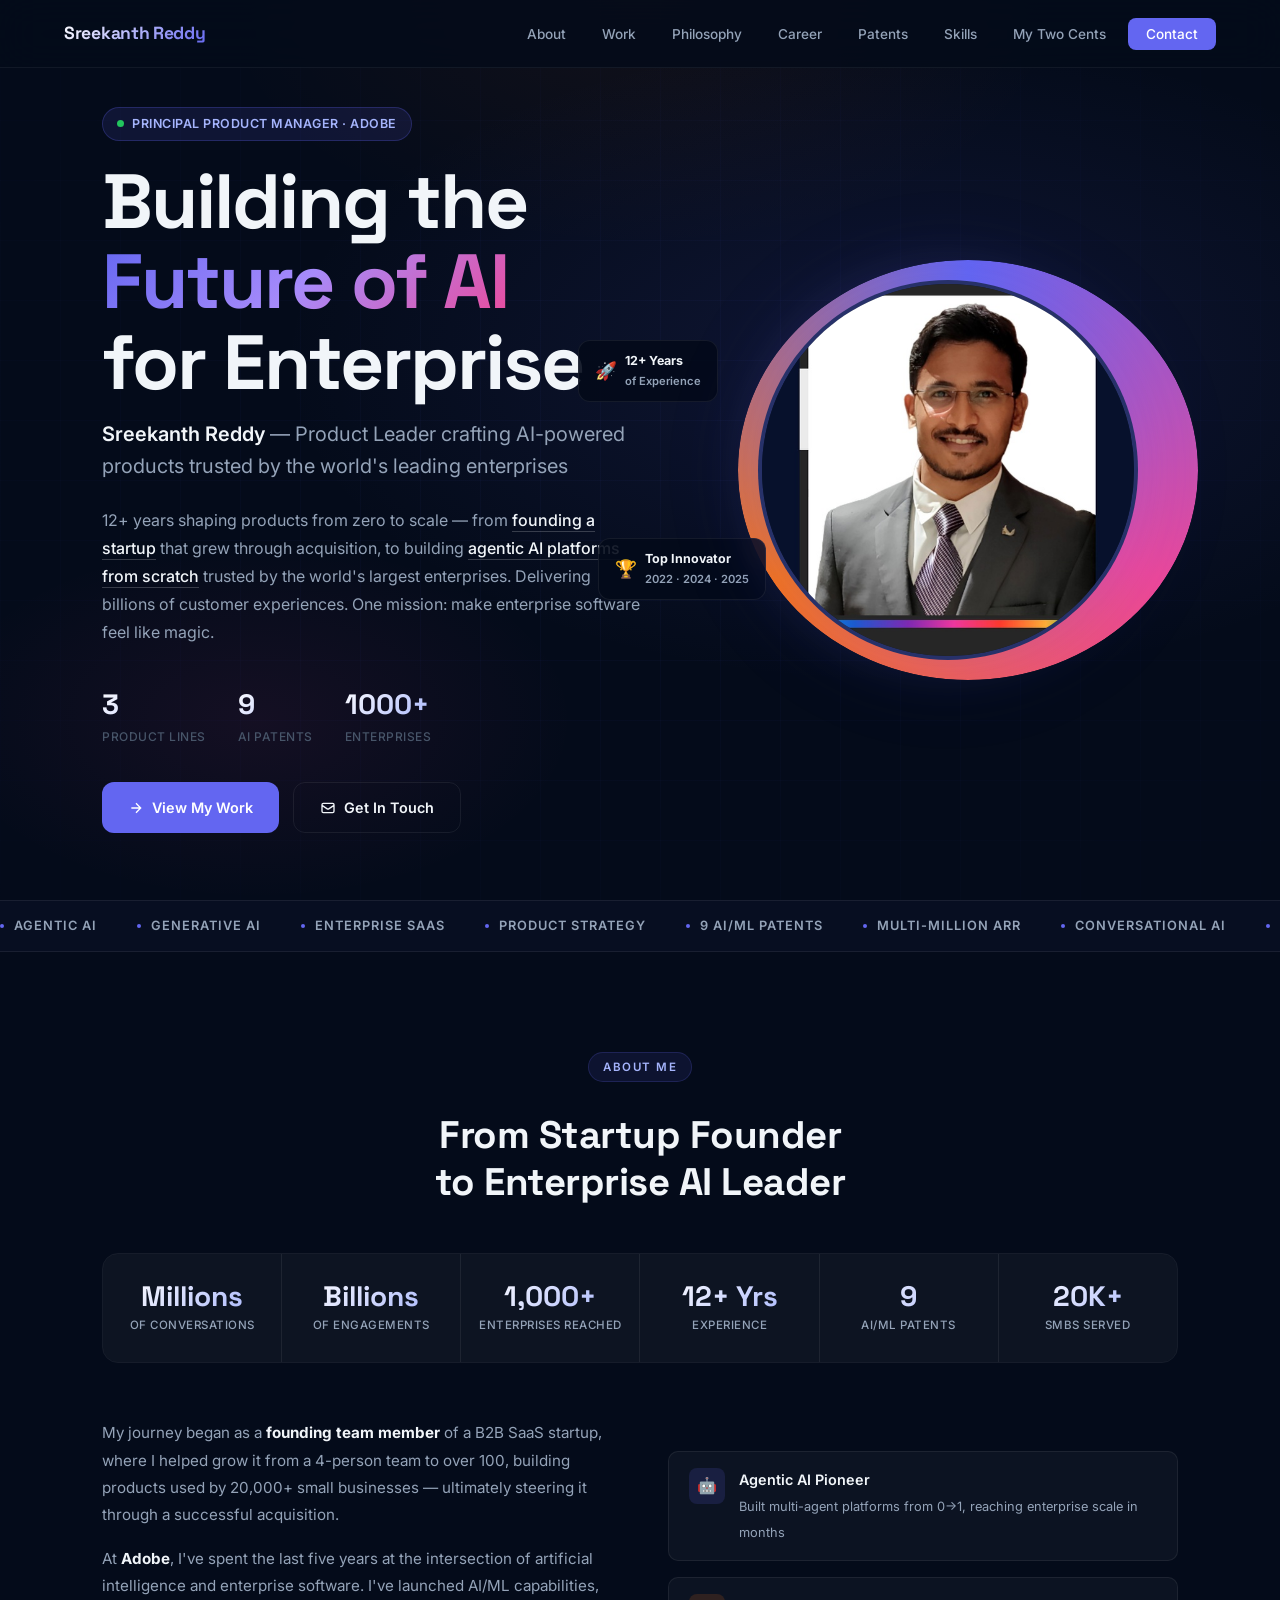
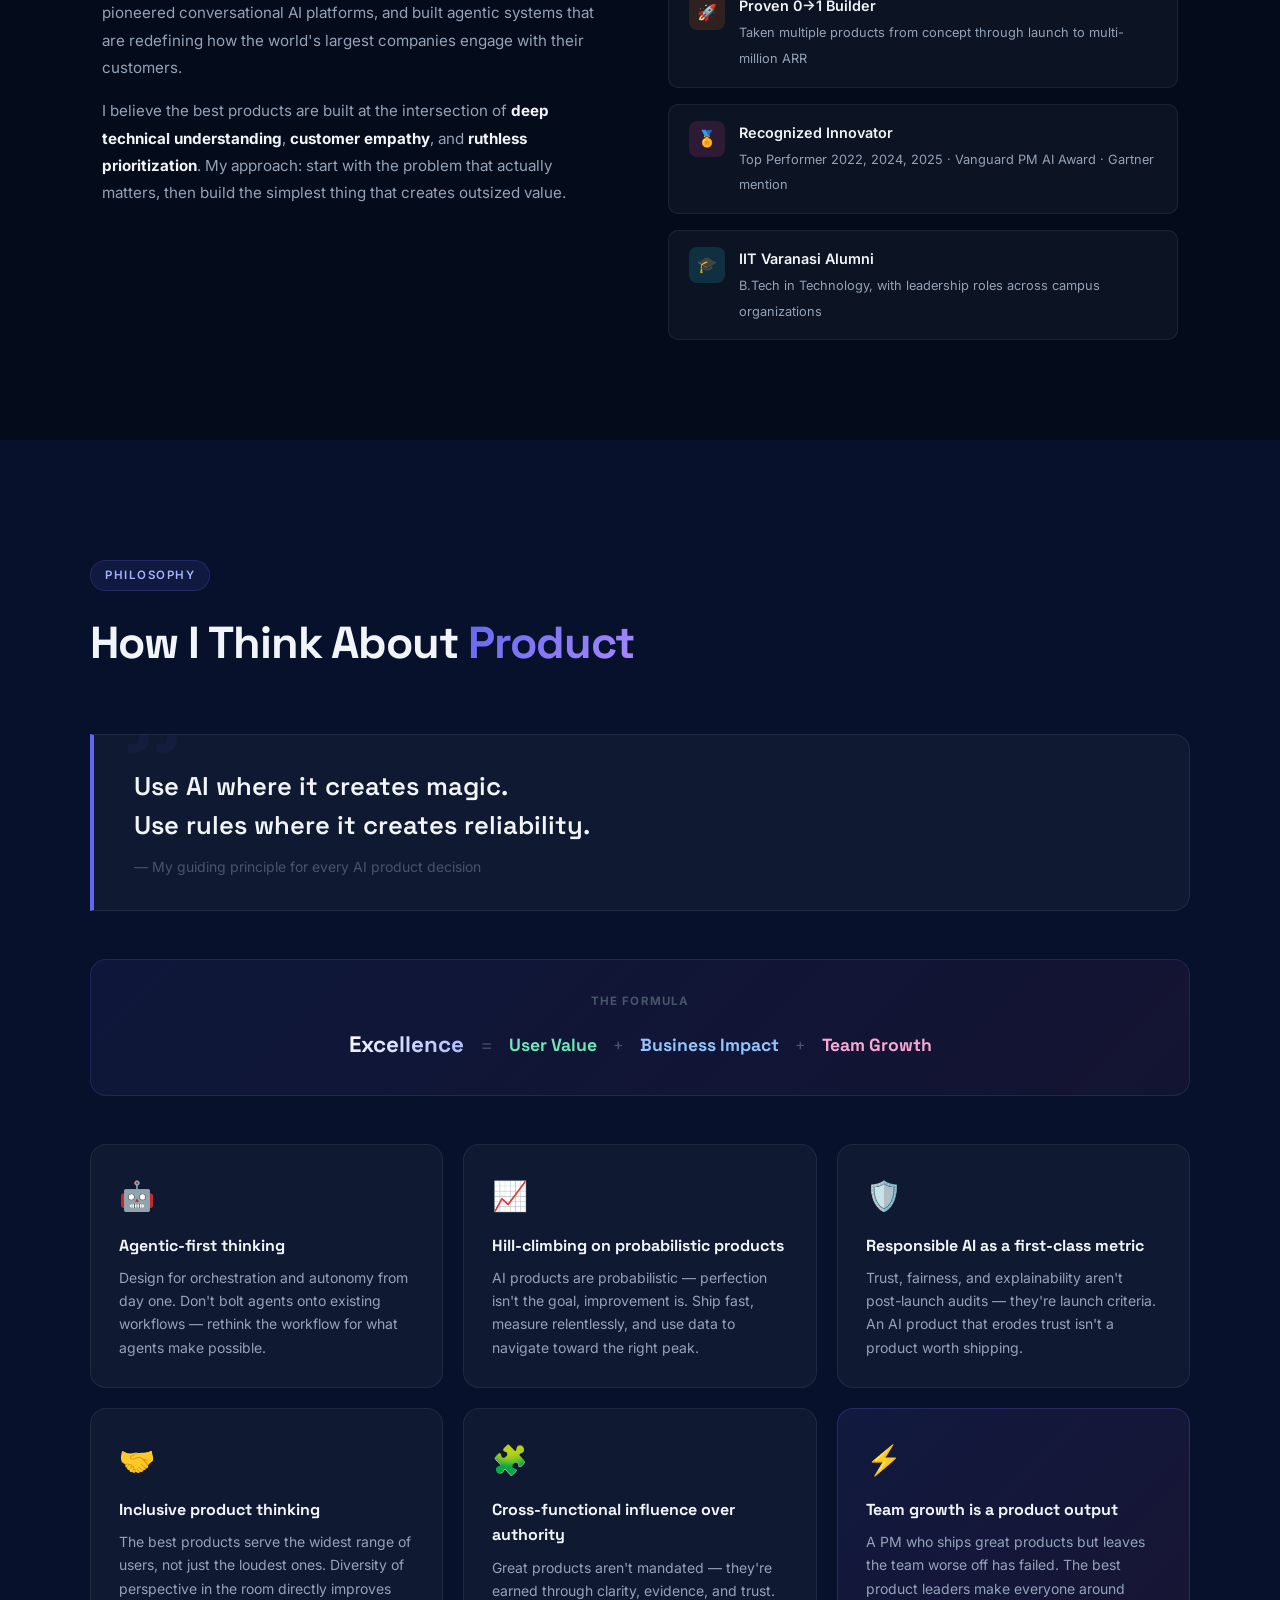
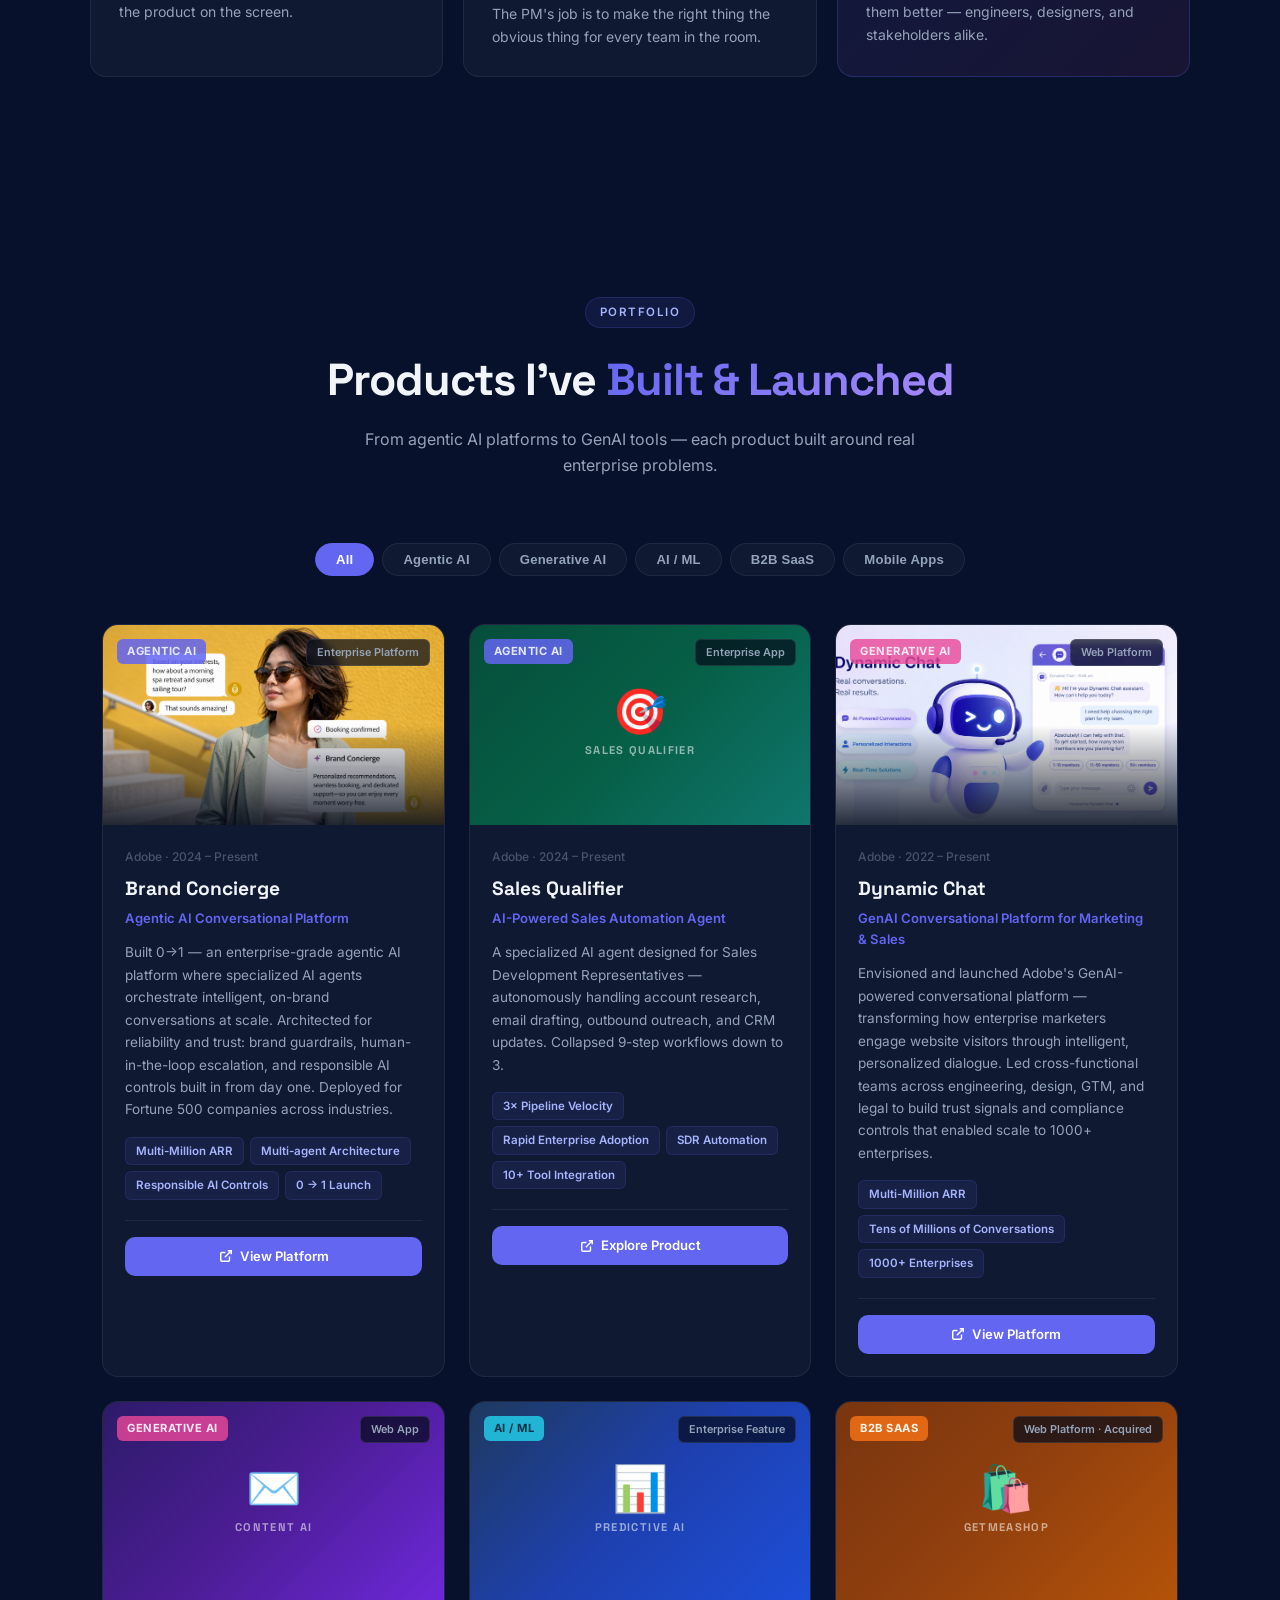
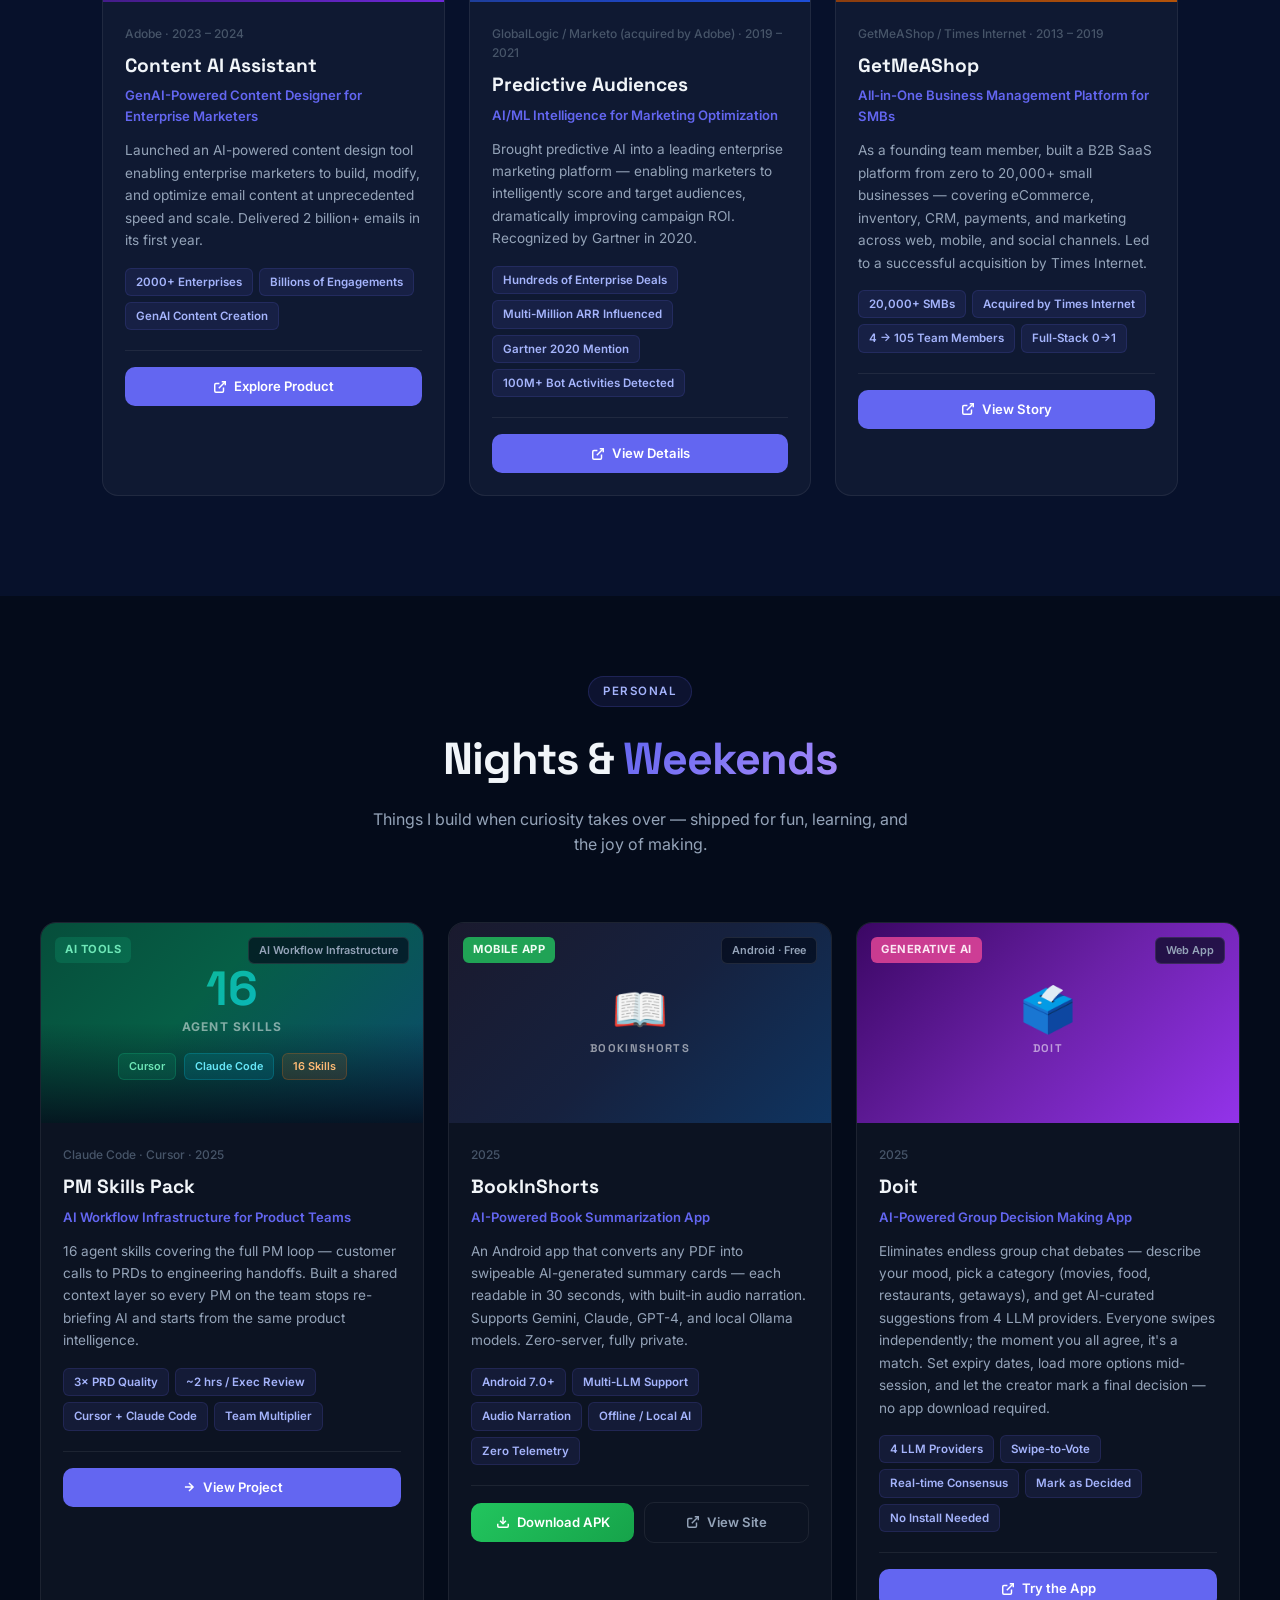
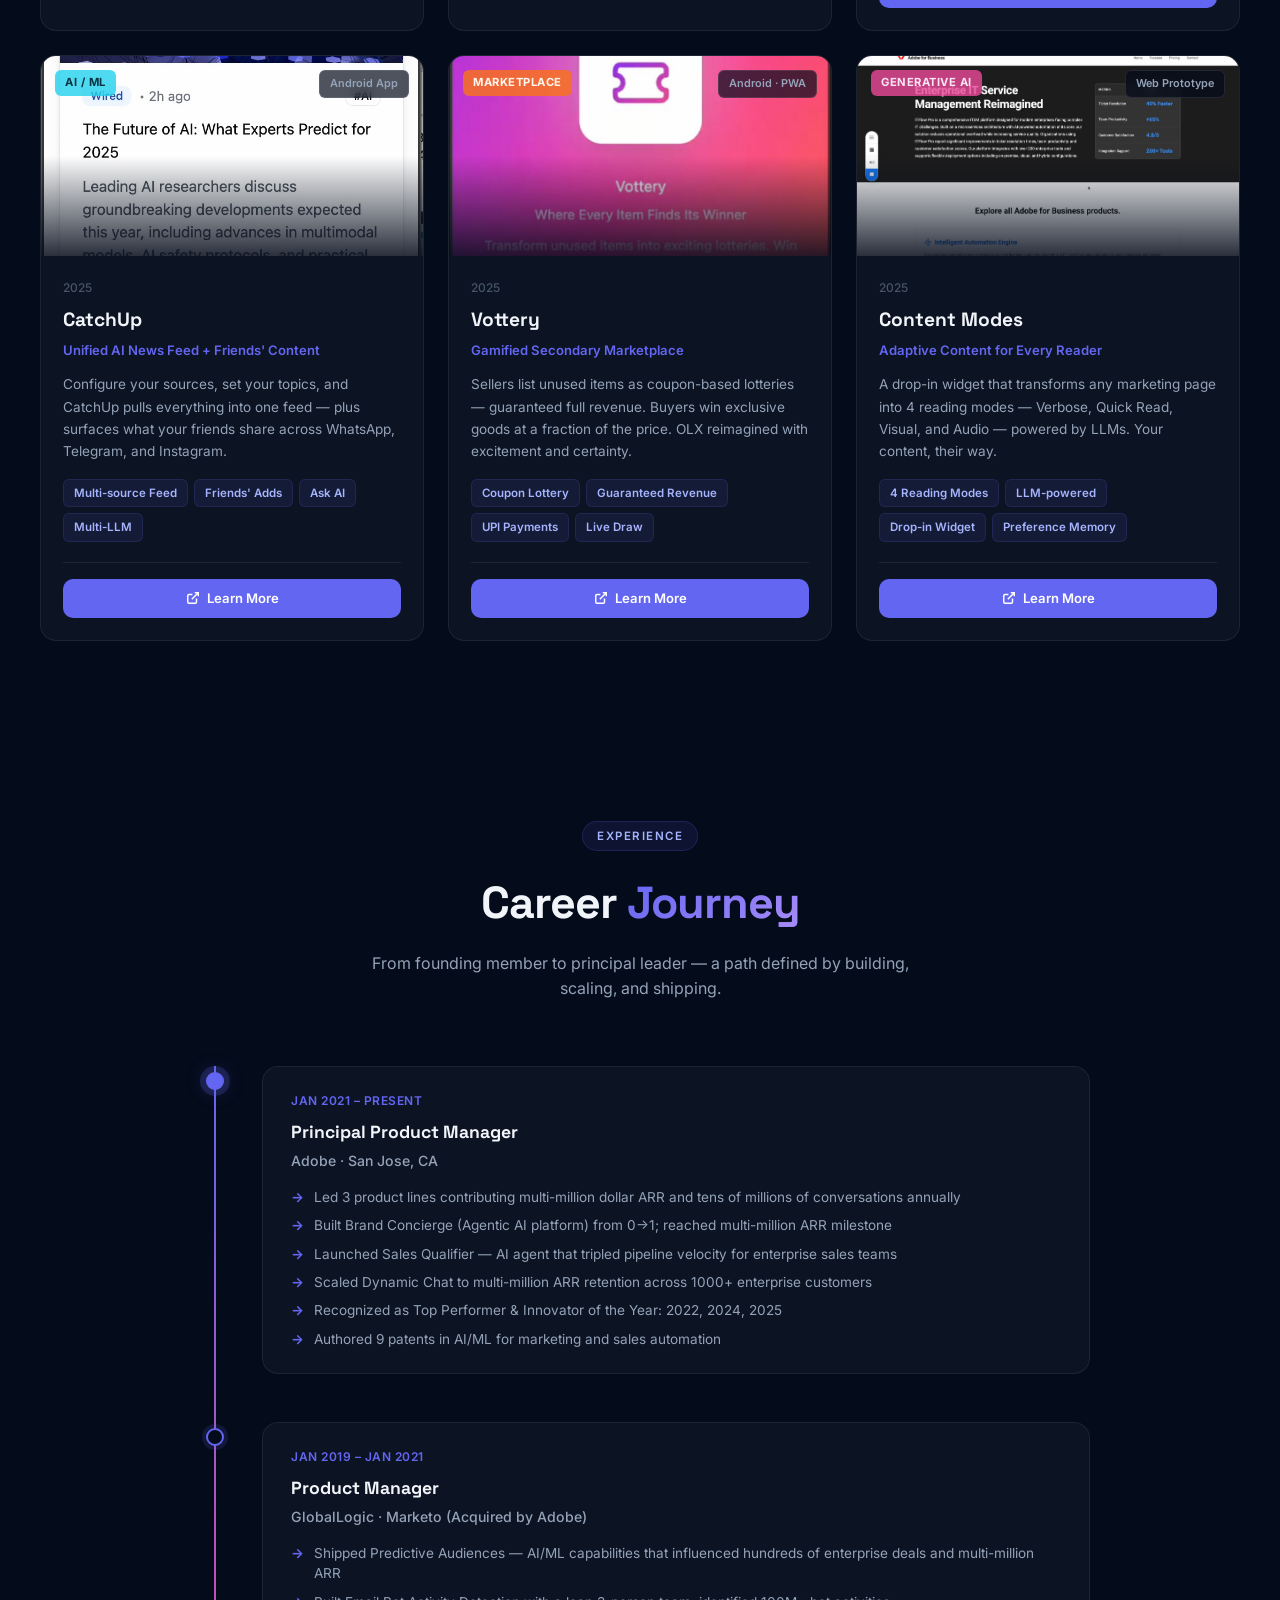
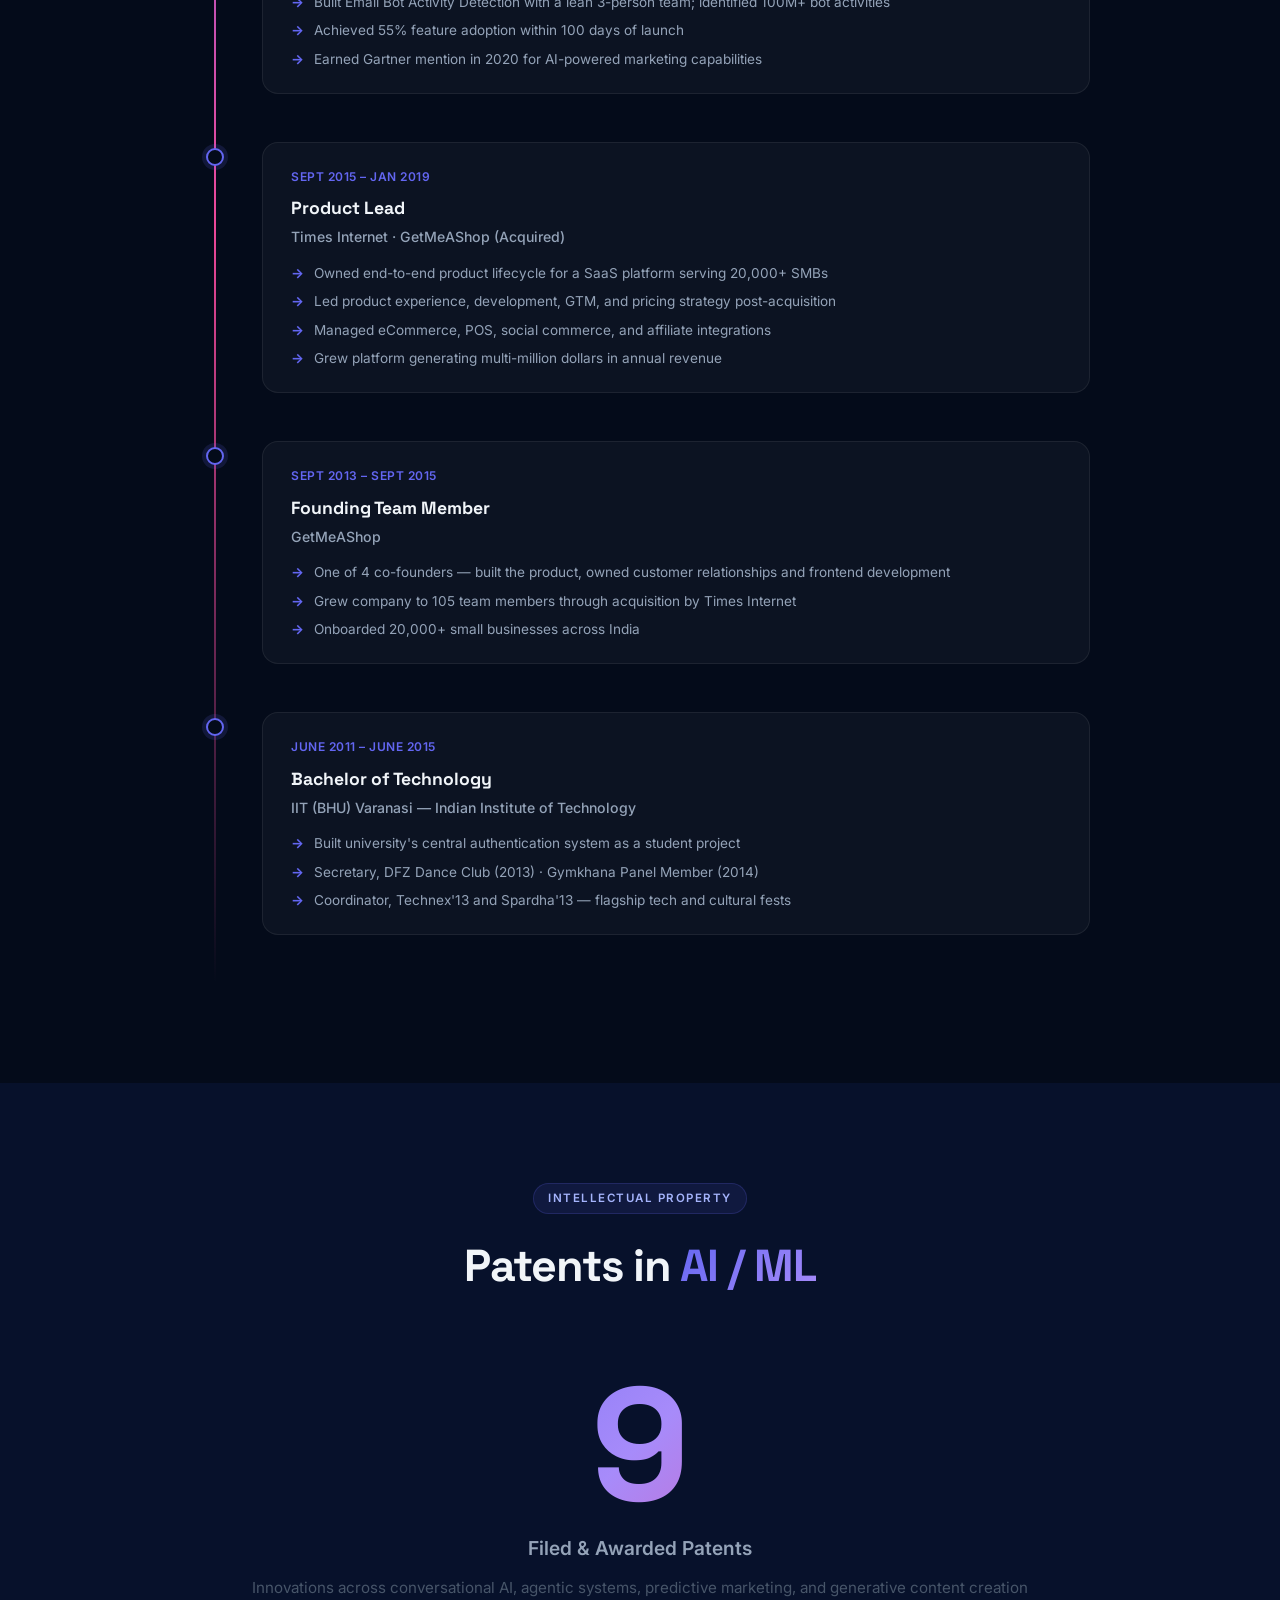
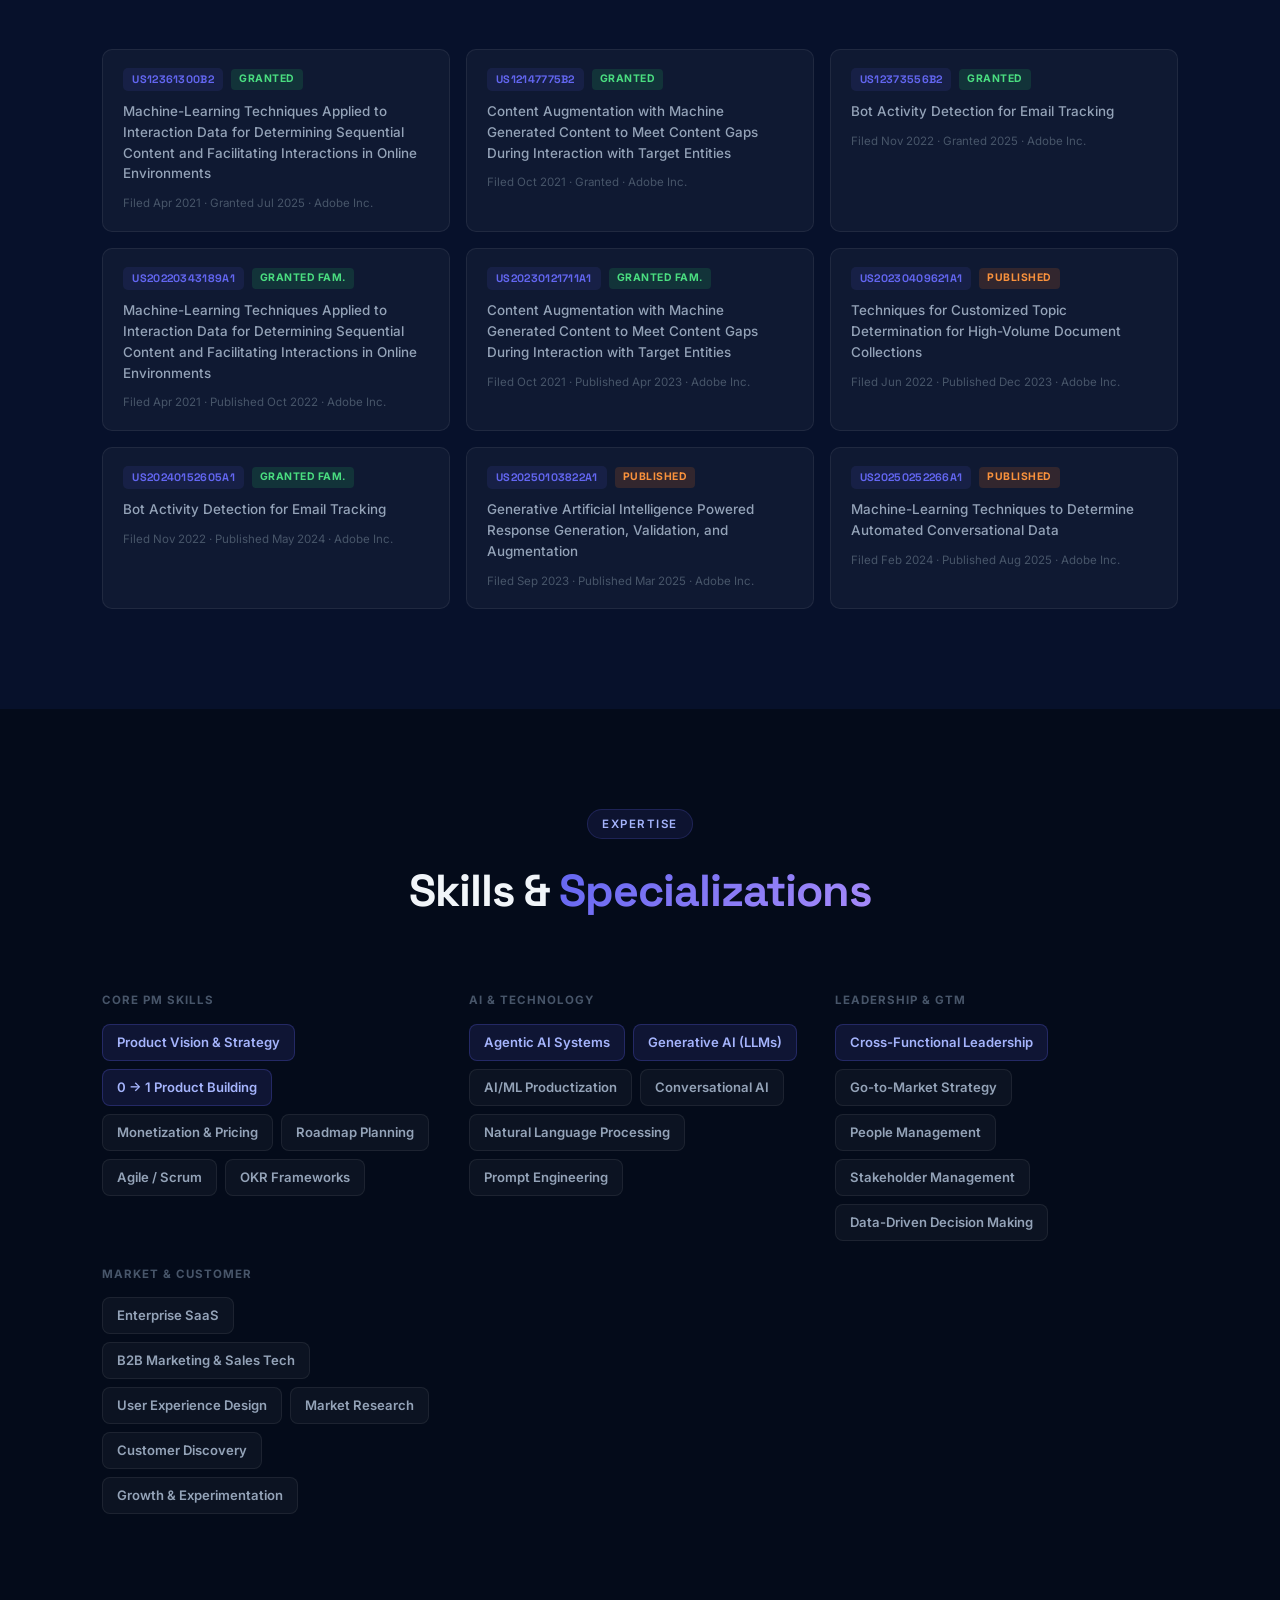
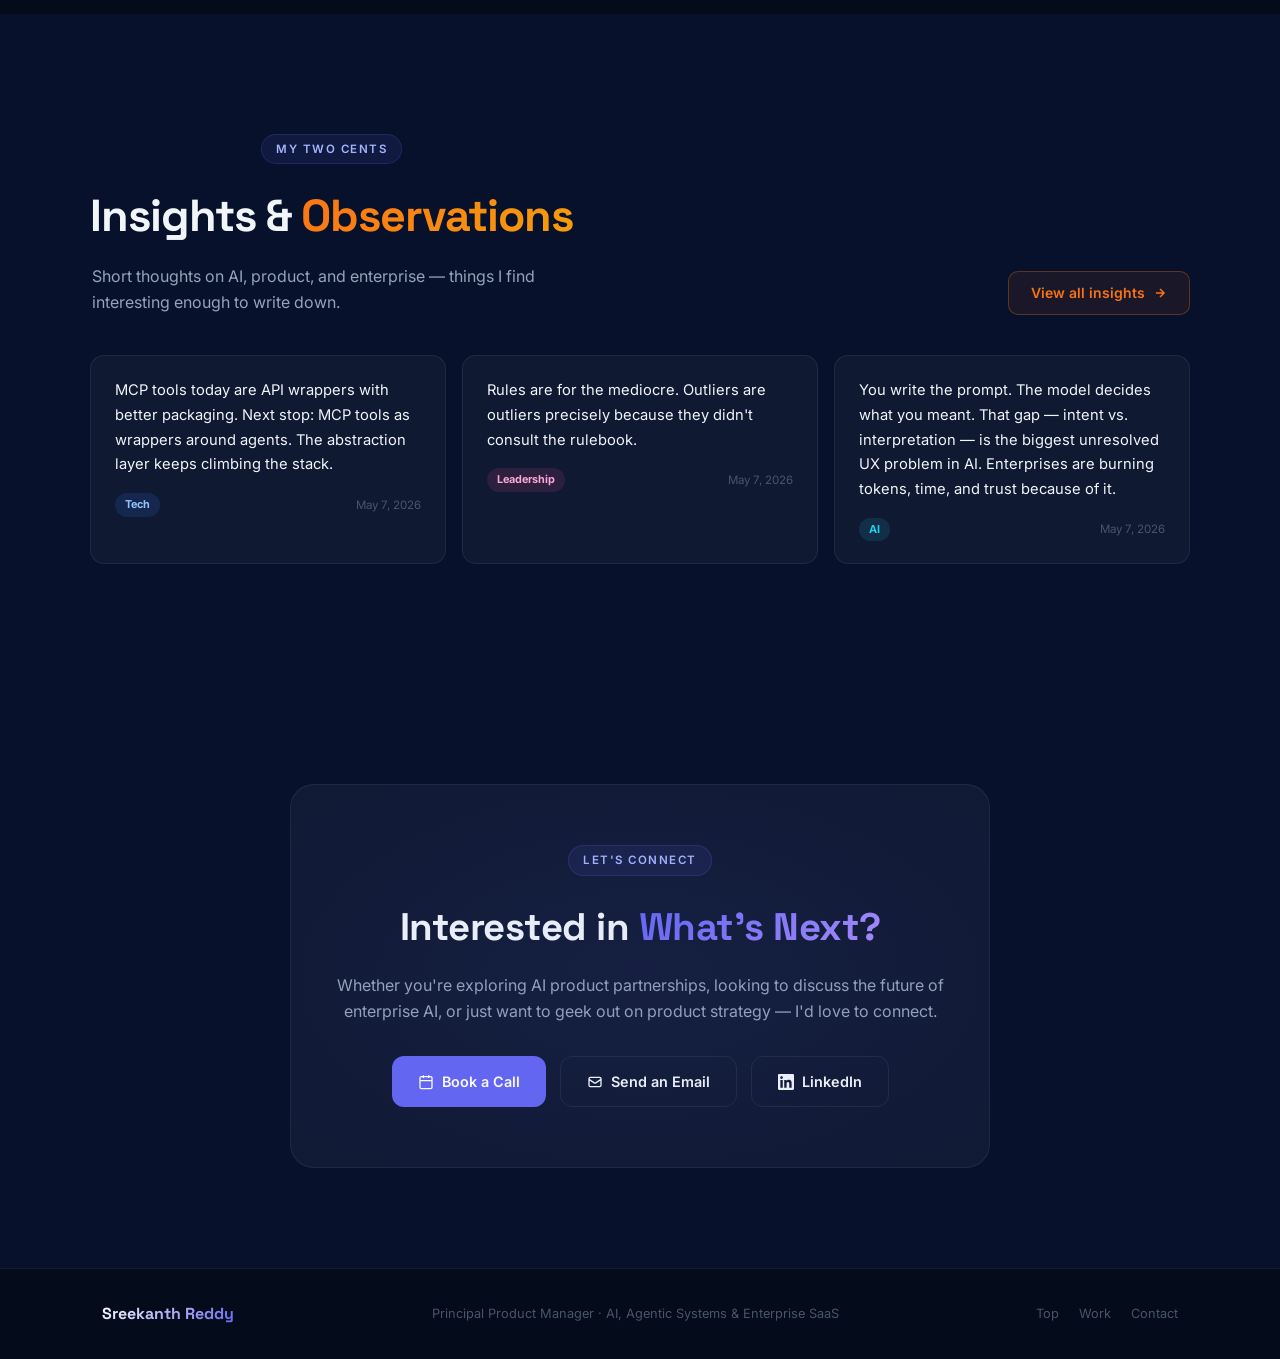
==== index.html @ 5ec766c2 "Redesign About: centered layout, full-width stats strip, bio+achievements side by side" ====
<!DOCTYPE html>
<html lang="en">
<head>
  <meta charset="UTF-8" />
  <meta name="viewport" content="width=device-width, initial-scale=1.0" />
  <title>Sreekanth Reddy — Product Leader | AI & Enterprise SaaS</title>
  <meta name="description" content="Product leader with 12+ years building enterprise AI platforms at scale. 9 patents, 1000+ enterprises, agentic AI, conversational AI. Currently leading AI products at Adobe." />
  <meta name="keywords" content="product manager, product leader, agentic AI, conversational AI, enterprise SaaS, Adobe, B2B SaaS, AI platform, IIT Varanasi" />
  <meta name="author" content="Sreekanth Reddy" />
  <meta name="robots" content="index, follow" />
  <link rel="canonical" href="https://sree-kanth.netlify.app/" />
  <link rel="sitemap" type="application/xml" href="/sitemap.xml" />

  <!-- JSON-LD Structured Data -->
  <script type="application/ld+json">
  {
    "@context": "https://schema.org",
    "@graph": [
      {
        "@type": "Person",
        "@id": "https://sree-kanth.netlify.app/#person",
        "name": "Sreekanth Reddy",
        "givenName": "Sreekanth",
        "familyName": "Reddy",
        "jobTitle": "Principal Product Manager",
        "description": "Product leader with 12+ years building enterprise AI platforms at scale. 9 AI/ML patents. Co-founder of GetMeAShop (acquired). Currently leading Agentic AI and Conversational AI products at Adobe.",
        "url": "https://sree-kanth.netlify.app",
        "email": "rsrikanth080@gmail.com",
        "sameAs": [
          "https://www.linkedin.com/in/rsree-kanth/",
          "https://topmate.io/rsree"
        ],
        "worksFor": {
          "@type": "Organization",
          "name": "Adobe",
          "url": "https://adobe.com"
        },
        "alumniOf": {
          "@type": "CollegeOrUniversity",
          "name": "IIT (BHU) Varanasi",
          "alternateName": "Indian Institute of Technology (BHU) Varanasi"
        },
        "knowsAbout": [
          "Agentic AI", "Generative AI", "Conversational AI", "Large Language Models",
          "Enterprise SaaS", "Product Management", "Product Strategy",
          "AI/ML Productization", "Multi-agent Systems", "Natural Language Processing",
          "0 to 1 Product Building", "Go-to-Market Strategy", "B2B Marketing Technology"
        ],
        "award": [
          "Top Innovator 2022 — Adobe",
          "Top Innovator 2024 — Adobe",
          "Top Innovator 2025 — Adobe",
          "Vanguard PM AI Award"
        ],
        "hasCredential": {
          "@type": "EducationalOccupationalCredential",
          "credentialCategory": "degree",
          "educationalLevel": "Bachelor of Technology",
          "recognizedBy": {
            "@type": "CollegeOrUniversity",
            "name": "IIT (BHU) Varanasi"
          }
        }
      },
      {
        "@type": "WebSite",
        "@id": "https://sree-kanth.netlify.app/#website",
        "url": "https://sree-kanth.netlify.app",
        "name": "Sreekanth Reddy — Product Leader Portfolio",
        "description": "Portfolio of Sreekanth Reddy — Principal Product Manager specializing in Agentic AI and Enterprise SaaS.",
        "author": { "@id": "https://sree-kanth.netlify.app/#person" },
        "inLanguage": "en-US"
      },
      {
        "@type": "ItemList",
        "name": "Featured Products",
        "itemListElement": [
          {
            "@type": "ListItem", "position": 1,
            "item": {
              "@type": "SoftwareApplication",
              "name": "Brand Concierge",
              "description": "Enterprise-grade agentic AI conversational platform built from 0→1 at Adobe. Multiple specialized AI agents orchestrating on-brand conversations at scale for Fortune 500 companies.",
              "applicationCategory": "BusinessApplication",
              "operatingSystem": "Web",
              "creator": { "@id": "https://sree-kanth.netlify.app/#person" },
              "url": "https://business.adobe.com/products/brand-concierge.html"
            }
          },
          {
            "@type": "ListItem", "position": 2,
            "item": {
              "@type": "SoftwareApplication",
              "name": "Dynamic Chat",
              "description": "Adobe's GenAI-powered conversational platform for enterprise marketing and sales. Scaled to 1000+ enterprises with tens of millions of conversations.",
              "applicationCategory": "BusinessApplication",
              "operatingSystem": "Web",
              "creator": { "@id": "https://sree-kanth.netlify.app/#person" },
              "url": "https://business.adobe.com/products/marketo/dynamic-chat.html"
            }
          },
          {
            "@type": "ListItem", "position": 3,
            "item": {
              "@type": "SoftwareApplication",
              "name": "CatchUp",
              "description": "Android app unifying curated publications and friends' shared content into one AI-powered personalized feed.",
              "applicationCategory": "NewsApplication",
              "operatingSystem": "Android",
              "creator": { "@id": "https://sree-kanth.netlify.app/#person" },
              "url": "https://sree-kanth.netlify.app/catchup.html"
            }
          },
          {
            "@type": "ListItem", "position": 4,
            "item": {
              "@type": "SoftwareApplication",
              "name": "PM Skills Pack",
              "description": "16 AI agent skills for Claude Code and Cursor covering the full PM workflow loop — discovery, PRDs, competitive analysis, and engineering handoffs.",
              "applicationCategory": "DeveloperApplication",
              "operatingSystem": "macOS, Windows, Linux",
              "creator": { "@id": "https://sree-kanth.netlify.app/#person" },
              "url": "https://sree-kanth.netlify.app/pm-skills.html"
            }
          }
        ]
      }
    ]
  }
  </script>

  <!-- Open Graph -->
  <meta property="og:type" content="website" />
  <meta property="og:url" content="https://sree-kanth.netlify.app/" />
  <meta property="og:title" content="Sreekanth Reddy — Product Leader | AI & Enterprise SaaS" />
  <meta property="og:description" content="Product leader with 12+ years building enterprise AI platforms at scale. 9 patents, 1000+ enterprises, agentic AI, conversational AI. Currently leading AI products at Adobe." />
  <meta property="og:site_name" content="Sreekanth Reddy" />

  <!-- Twitter Card -->
  <meta name="twitter:card" content="summary_large_image" />
  <meta name="twitter:title" content="Sreekanth Reddy — Product Leader | AI & Enterprise SaaS" />
  <meta name="twitter:description" content="Product leader with 12+ years building enterprise AI platforms at scale. 9 patents, 1000+ enterprises, agentic AI, conversational AI." />

  <link rel="preconnect" href="https://fonts.googleapis.com" />
  <link rel="preconnect" href="https://fonts.gstatic.com" crossorigin />
  <link href="https://fonts.googleapis.com/css2?family=Inter:wght@300;400;500;600;700;800;900&family=Space+Grotesk:wght@400;500;600;700&display=swap" rel="stylesheet" />
  <style>
    *, *::before, *::after { box-sizing: border-box; margin: 0; padding: 0; }

    :root {
      --bg: #040b1a;
      --surface: #07112b;
      --card: rgba(255,255,255,0.034);
      --card-border: rgba(255,255,255,0.072);
      --card-hover: rgba(255,255,255,0.06);
      --primary: #6366f1;
      --primary-glow: rgba(99,102,241,0.35);
      --accent: #f97316;
      --accent2: #ec4899;
      --green: #22d3ee;
      --text: #f1f5f9;
      --text-muted: #94a3b8;
      --text-dim: #475569;
      --radius: 16px;
      --radius-sm: 10px;
      --transition: 0.3s cubic-bezier(0.4,0,0.2,1);
    }

    html { scroll-behavior: smooth; }

    body {
      font-family: 'Inter', sans-serif;
      background: var(--bg);
      color: var(--text);
      line-height: 1.6;
      overflow-x: hidden;
    }

    ::selection { background: rgba(99,102,241,0.3); color: #fff; }

    /* ─── SCROLLBAR ─── */
    ::-webkit-scrollbar { width: 6px; }
    ::-webkit-scrollbar-track { background: var(--bg); }
    ::-webkit-scrollbar-thumb { background: var(--primary); border-radius: 3px; }

    /* ─── NAV ─── */
    nav {
      position: fixed; top: 0; left: 0; right: 0; z-index: 100;
      display: flex; align-items: center; justify-content: space-between;
      padding: 0 clamp(20px, 5vw, 80px);
      height: 68px;
      background: rgba(4,11,26,0.82);
      backdrop-filter: blur(20px);
      border-bottom: 1px solid rgba(255,255,255,0.055);
      transition: var(--transition);
    }

    .nav-logo {
      font-family: 'Space Grotesk', sans-serif;
      font-weight: 700; font-size: 1.1rem;
      background: linear-gradient(135deg, #fff 0%, var(--primary) 100%);
      -webkit-background-clip: text; -webkit-text-fill-color: transparent;
      letter-spacing: -0.3px;
    }

    .nav-links {
      display: flex; gap: 8px; list-style: none;
    }

    .nav-links a {
      text-decoration: none; color: var(--text-muted);
      font-size: 0.85rem; font-weight: 500; padding: 6px 14px;
      border-radius: 8px;
      transition: var(--transition);
    }

    .nav-links a:hover { color: var(--text); background: rgba(255,255,255,0.06); }

    .nav-cta {
      background: var(--primary) !important;
      color: #fff !important;
      padding: 8px 18px !important;
    }

    .nav-cta:hover { background: #4f46e5 !important; transform: translateY(-1px); box-shadow: 0 4px 20px var(--primary-glow); }

    .hamburger { display: none; flex-direction: column; gap: 5px; cursor: pointer; padding: 8px; }
    .hamburger span { display: block; width: 22px; height: 2px; background: var(--text); border-radius: 2px; transition: var(--transition); }

    /* ─── HERO ─── */
    .hero {
      min-height: 100vh;
      display: flex; align-items: center;
      padding: 100px clamp(20px, 8vw, 120px) 60px;
      position: relative; overflow: visible;
    }

    .hero-bg {
      position: absolute; inset: 0; z-index: 0; overflow: hidden;
      background:
        radial-gradient(ellipse 80% 60% at 70% 40%, rgba(99,102,241,0.12) 0%, transparent 60%),
        radial-gradient(ellipse 50% 40% at 20% 80%, rgba(236,72,153,0.07) 0%, transparent 50%),
        radial-gradient(ellipse 60% 50% at 50% 0%, rgba(249,115,22,0.06) 0%, transparent 55%);
    }

    .hero-grid {
      position: absolute; inset: 0; overflow: hidden;
      background-image:
        linear-gradient(rgba(99,102,241,0.04) 1px, transparent 1px),
        linear-gradient(90deg, rgba(99,102,241,0.04) 1px, transparent 1px);
      background-size: 60px 60px;
      mask-image: radial-gradient(ellipse 80% 80% at 50% 50%, black 20%, transparent 100%);
    }

    .hero-content {
      display: grid; grid-template-columns: 1fr 420px;
      gap: 60px; align-items: center;
      max-width: 1200px; margin: 0 auto; width: 100%;
      position: relative; z-index: 1;
    }

    .hero-badge {
      display: inline-flex; align-items: center; gap: 8px;
      background: rgba(99,102,241,0.12); border: 1px solid rgba(99,102,241,0.25);
      padding: 6px 14px; border-radius: 100px;
      font-size: 0.78rem; font-weight: 600;
      color: #a5b4fc; letter-spacing: 0.5px; text-transform: uppercase;
      margin-bottom: 20px;
      animation: fadeSlideUp 0.6s ease both;
    }

    .badge-dot {
      width: 7px; height: 7px; background: #22c55e; border-radius: 50%;
      animation: pulse-green 2s ease infinite;
    }

    @keyframes pulse-green {
      0%, 100% { opacity: 1; transform: scale(1); }
      50% { opacity: 0.6; transform: scale(1.4); }
    }

    .hero-name {
      font-family: 'Space Grotesk', sans-serif;
      font-size: clamp(2.8rem, 6vw, 5rem);
      font-weight: 800; line-height: 1.05;
      letter-spacing: -2px;
      animation: fadeSlideUp 0.7s 0.1s ease both;
    }

    .hero-name .highlight {
      background: linear-gradient(135deg, var(--primary) 0%, #a78bfa 50%, var(--accent2) 100%);
      -webkit-background-clip: text; -webkit-text-fill-color: transparent;
    }

    .hero-title {
      font-size: clamp(1rem, 2vw, 1.25rem);
      color: var(--text-muted); font-weight: 400;
      margin: 16px 0 24px;
      animation: fadeSlideUp 0.7s 0.2s ease both;
    }

    .hero-title strong { color: var(--text); font-weight: 600; }

    .hero-desc {
      font-size: 1rem; color: var(--text-muted);
      max-width: 540px; line-height: 1.75;
      animation: fadeSlideUp 0.7s 0.3s ease both;
    }
    .hero-highlight {
      color: var(--text);
      font-weight: 500;
      border-bottom: 1px solid rgba(255,255,255,0.2);
      padding-bottom: 1px;
    }

    .hero-stats {
      display: flex; gap: 32px; margin: 36px 0;
      animation: fadeSlideUp 0.7s 0.4s ease both;
    }

    .stat-item { text-align: left; }
    .stat-num {
      font-family: 'Space Grotesk', sans-serif;
      font-size: 1.75rem; font-weight: 700;
      background: linear-gradient(135deg, #fff, #a5b4fc);
      -webkit-background-clip: text; -webkit-text-fill-color: transparent;
    }
    .stat-label { font-size: 0.75rem; color: var(--text-dim); font-weight: 500; text-transform: uppercase; letter-spacing: 0.5px; }

    .hero-actions {
      display: flex; gap: 14px;
      animation: fadeSlideUp 0.7s 0.5s ease both;
    }

    .btn-primary {
      display: inline-flex; align-items: center; gap: 8px;
      background: var(--primary); color: #fff;
      padding: 13px 26px; border-radius: 12px;
      font-weight: 600; font-size: 0.9rem;
      text-decoration: none; border: none; cursor: pointer;
      transition: var(--transition);
      box-shadow: 0 0 0 0 var(--primary-glow);
    }

    .btn-primary:hover {
      background: #4f46e5; transform: translateY(-2px);
      box-shadow: 0 8px 30px var(--primary-glow);
    }

    .btn-outline {
      display: inline-flex; align-items: center; gap: 8px;
      background: transparent; color: var(--text);
      padding: 13px 26px; border-radius: 12px;
      font-weight: 600; font-size: 0.9rem;
      text-decoration: none;
      border: 1px solid var(--card-border);
      transition: var(--transition);
    }

    .btn-outline:hover {
      background: var(--card); border-color: rgba(255,255,255,0.15);
      transform: translateY(-2px);
    }

    /* ─── PROFILE PHOTO ─── */
    .hero-photo-wrap {
      position: relative;
      animation: fadeSlideLeft 0.8s 0.2s ease both;
    }

    .hero-photo-ring {
      position: absolute; inset: -20px;
      border-radius: 50%;
      background: conic-gradient(from 0deg, var(--primary), var(--accent2), var(--accent), var(--primary));
      animation: spin 8s linear infinite;
      mask: radial-gradient(circle, transparent 46%, black 47%);
    }

    @keyframes spin { to { transform: rotate(360deg); } }

    .hero-photo {
      width: 380px; height: 380px;
      border-radius: 50%; overflow: hidden;
      border: 4px solid rgba(99,102,241,0.3);
      position: relative; z-index: 1;
      background: #0d1a2e;
      box-shadow: 0 0 60px rgba(99,102,241,0.2), 0 0 120px rgba(99,102,241,0.08);
    }

    .hero-photo img {
      width: 100%; height: 100%; object-fit: cover; object-position: center 15%;
    }

    .hero-photo-fallback {
      width: 100%; height: 100%;
      background: linear-gradient(135deg, #1e1b4b, #312e81);
      display: flex; align-items: center; justify-content: center;
      font-family: 'Space Grotesk', sans-serif;
      font-size: 5rem; font-weight: 700; color: rgba(255,255,255,0.3);
    }

    .hero-floating-tag {
      position: absolute;
      background: rgba(4,11,26,0.9); border: 1px solid var(--card-border);
      padding: 10px 16px; border-radius: 12px;
      font-size: 0.8rem; font-weight: 600;
      display: flex; align-items: center; gap: 8px;
      white-space: nowrap;
      backdrop-filter: blur(12px);
      animation: float 4s ease-in-out infinite;
    }

    .tag-1 { bottom: 60px; left: -160px; animation-delay: 0s; }
    .tag-2 { top: 60px; left: -180px; animation-delay: 1.5s; }

    @keyframes float {
      0%, 100% { transform: translateY(0); }
      50% { transform: translateY(-10px); }
    }

    /* ─── SECTION COMMON ─── */
    section { padding: 100px clamp(20px, 8vw, 120px); }

    .section-header {
      text-align: center; margin-bottom: 64px;
    }

    .section-tag {
      display: inline-block;
      background: rgba(99,102,241,0.1); border: 1px solid rgba(99,102,241,0.2);
      color: #a5b4fc; font-size: 0.72rem; font-weight: 600;
      text-transform: uppercase; letter-spacing: 1.5px;
      padding: 5px 14px; border-radius: 100px;
      margin-bottom: 16px;
    }

    .section-title {
      font-family: 'Space Grotesk', sans-serif;
      font-size: clamp(2rem, 4vw, 2.8rem);
      font-weight: 700; letter-spacing: -1px;
      color: var(--text);
    }

    .section-title .grad {
      background: linear-gradient(135deg, var(--primary), #a78bfa);
      -webkit-background-clip: text; -webkit-text-fill-color: transparent;
    }

    .section-sub {
      font-size: 1rem; color: var(--text-muted);
      max-width: 560px; margin: 12px auto 0;
    }

    /* ─── MARQUEE BAND ─── */
    .marquee-band {
      padding: 0;
      border-top: 1px solid var(--card-border);
      border-bottom: 1px solid var(--card-border);
      background: rgba(99,102,241,0.03);
      overflow: hidden;
      height: 52px; display: flex; align-items: center;
    }

    .marquee-track {
      display: flex; gap: 40px;
      animation: marquee 30s linear infinite;
      white-space: nowrap;
    }

    .marquee-item {
      display: flex; align-items: center; gap: 10px;
      font-size: 0.8rem; font-weight: 600; color: var(--text-muted);
      text-transform: uppercase; letter-spacing: 1px;
    }

    .marquee-dot { width: 4px; height: 4px; background: var(--primary); border-radius: 50%; }

    @keyframes marquee {
      from { transform: translateX(0); }
      to { transform: translateX(-50%); }
    }

    /* ─── ABOUT ─── */
    /* ── ABOUT CENTERED ── */
    .about-centered {
      max-width: 1100px; margin: 0 auto;
    }

    .about-centered-title {
      font-family: 'Space Grotesk', sans-serif;
      font-size: clamp(1.8rem, 3vw, 2.6rem);
      font-weight: 700; letter-spacing: -0.5px;
      line-height: 1.2; margin-top: 14px;
      text-align: center;
    }

    /* Stats strip */
    .stats-strip {
      display: flex; gap: 0;
      border: 1px solid var(--card-border);
      border-radius: var(--radius); overflow: hidden;
      margin-bottom: 56px;
    }
    .stats-strip-item {
      flex: 1; padding: 28px 16px; text-align: center;
      border-right: 1px solid var(--card-border);
      background: var(--card); transition: var(--transition);
    }
    .stats-strip-item:last-child { border-right: none; }
    .stats-strip-item:hover {
      background: var(--card-hover);
    }

    /* Bio + achievements row */
    .about-body {
      display: grid; grid-template-columns: 1fr 1fr;
      gap: 56px; align-items: start;
    }
    .about-bio p {
      color: var(--text-muted); line-height: 1.8;
      margin-bottom: 16px; font-size: 0.95rem;
    }
    .about-bio p strong { color: var(--text); }

    .about-achievements {
      display: flex; flex-direction: column; gap: 16px;
      margin-top: 32px;
    }

    .achieve-item {
      display: flex; align-items: flex-start; gap: 14px;
      padding: 16px 20px; background: var(--card);
      border: 1px solid var(--card-border); border-radius: var(--radius-sm);
      transition: var(--transition);
    }

    .achieve-item:hover {
      background: var(--card-hover); border-color: rgba(99,102,241,0.2);
      transform: translateX(4px);
    }

    .achieve-icon {
      width: 36px; height: 36px; border-radius: 8px; flex-shrink: 0;
      display: flex; align-items: center; justify-content: center;
      font-size: 1rem;
    }

    .achieve-icon.indigo { background: rgba(99,102,241,0.15); }
    .achieve-icon.orange { background: rgba(249,115,22,0.15); }
    .achieve-icon.pink { background: rgba(236,72,153,0.15); }
    .achieve-icon.cyan { background: rgba(34,211,238,0.15); }

    .achieve-text strong { display: block; font-size: 0.9rem; font-weight: 600; margin-bottom: 2px; }
    .achieve-text span { font-size: 0.8rem; color: var(--text-muted); }

    /* ─── STATS (shared big-num / sc-label) ─── */
    .big-num {
      font-family: 'Space Grotesk', sans-serif;
      font-size: clamp(1.3rem, 2.2vw, 2rem); font-weight: 800;
      background: linear-gradient(135deg, #fff, #a5b4fc);
      -webkit-background-clip: text; -webkit-text-fill-color: transparent;
      line-height: 1;
    }
    .sc-label {
      font-size: 0.72rem; color: var(--text-muted); margin-top: 6px;
      font-weight: 500; text-transform: uppercase; letter-spacing: 0.5px;
    }

    /* ─── PORTFOLIO ─── */
    .portfolio-section { background: var(--surface); }

    .filter-bar {
      display: flex; gap: 8px; justify-content: center;
      flex-wrap: wrap; margin-bottom: 48px;
    }

    .filter-btn {
      background: var(--card); border: 1px solid var(--card-border);
      color: var(--text-muted); padding: 8px 20px; border-radius: 100px;
      font-size: 0.82rem; font-weight: 600; cursor: pointer;
      transition: var(--transition); letter-spacing: 0.2px;
    }

    .filter-btn:hover, .filter-btn.active {
      background: var(--primary); border-color: var(--primary);
      color: #fff;
    }

    .portfolio-grid {
      display: grid; grid-template-columns: repeat(auto-fill, minmax(300px, 1fr));
      gap: 24px; max-width: 1200px; margin: 0 auto;
    }

    .portfolio-card {
      background: var(--card); border: 1px solid var(--card-border);
      border-radius: var(--radius); overflow: hidden;
      transition: var(--transition);
      position: relative;
    }

    .portfolio-card:hover {
      transform: translateY(-6px);
      border-color: rgba(99,102,241,0.3);
      box-shadow: 0 20px 60px rgba(0,0,0,0.4), 0 0 0 1px rgba(99,102,241,0.1);
    }

    .portfolio-card.hidden { display: none; }

    .card-image {
      height: 200px; overflow: hidden; position: relative;
    }

    .card-image img {
      width: 100%; height: 100%; object-fit: cover;
      transition: transform 0.6s ease;
    }

    .portfolio-card:hover .card-image img { transform: scale(1.06); }

    .card-image-overlay {
      position: absolute; inset: 0;
      background: linear-gradient(to bottom, transparent 50%, rgba(4,11,26,0.85) 100%);
    }

    .card-category-badge {
      position: absolute; top: 14px; left: 14px;
      font-size: 0.7rem; font-weight: 700; letter-spacing: 0.5px;
      text-transform: uppercase; padding: 4px 10px; border-radius: 6px;
    }

    .badge-agentic { background: rgba(99,102,241,0.85); color: #e0e7ff; }
    .badge-genai { background: rgba(236,72,153,0.8); color: #fce7f3; }
    .badge-aiml { background: rgba(34,211,238,0.8); color: #083344; }
    .badge-saas { background: rgba(249,115,22,0.8); color: #fff7ed; }
    .badge-mobile { background: rgba(34,197,94,0.8); color: #f0fdf4; }

    .card-type-badge {
      position: absolute; top: 14px; right: 14px;
      font-size: 0.68rem; font-weight: 600;
      padding: 4px 10px; border-radius: 6px;
      background: rgba(4,11,26,0.7); color: var(--text-muted);
      border: 1px solid rgba(255,255,255,0.1);
      backdrop-filter: blur(4px);
    }

    .card-body { padding: 22px; }

    .card-year { font-size: 0.75rem; color: var(--text-dim); font-weight: 500; margin-bottom: 8px; }

    .card-title {
      font-family: 'Space Grotesk', sans-serif;
      font-size: 1.2rem; font-weight: 700; margin-bottom: 4px;
    }

    .card-subtitle {
      font-size: 0.82rem; color: var(--primary);
      font-weight: 600; margin-bottom: 12px;
    }

    .card-desc {
      font-size: 0.85rem; color: var(--text-muted);
      line-height: 1.65; margin-bottom: 16px;
    }

    .card-highlights {
      display: flex; flex-wrap: wrap; gap: 6px; margin-bottom: 20px;
    }

    .highlight-pill {
      font-size: 0.72rem; font-weight: 600;
      padding: 4px 10px; border-radius: 6px;
      background: rgba(99,102,241,0.1); color: #a5b4fc;
      border: 1px solid rgba(99,102,241,0.15);
    }

    .card-footer {
      display: flex; gap: 10px; align-items: center;
      border-top: 1px solid var(--card-border); padding-top: 16px;
    }

    .card-cta {
      flex: 1; display: inline-flex; align-items: center; justify-content: center; gap: 7px;
      padding: 9px 16px; border-radius: 10px;
      font-size: 0.82rem; font-weight: 600;
      text-decoration: none; transition: var(--transition);
      cursor: pointer; border: none;
    }

    .cta-primary {
      background: var(--primary); color: #fff;
    }

    .cta-primary:hover {
      background: #4f46e5; transform: translateY(-1px);
      box-shadow: 0 4px 15px var(--primary-glow);
    }

    .cta-outline {
      background: transparent; color: var(--text-muted);
      border: 1px solid var(--card-border);
    }

    .cta-outline:hover {
      background: var(--card-hover); color: var(--text);
      border-color: rgba(255,255,255,0.15);
    }

    .cta-apk {
      background: linear-gradient(135deg, #22c55e, #16a34a); color: #fff;
    }

    .cta-apk:hover { transform: translateY(-1px); box-shadow: 0 4px 15px rgba(34,197,94,0.3); }

    .cta-proto {
      background: linear-gradient(135deg, var(--accent2), #be185d); color: #fff;
    }

    .cta-proto:hover { transform: translateY(-1px); box-shadow: 0 4px 15px rgba(236,72,153,0.3); }

    /* ─── CAREER TIMELINE ─── */
    .timeline-wrap { max-width: 900px; margin: 0 auto; position: relative; }

    .timeline-line {
      position: absolute; left: 24px; top: 0; bottom: 0;
      width: 2px;
      background: linear-gradient(to bottom, var(--primary), var(--accent2), transparent);
    }

    .timeline-item {
      display: flex; gap: 32px;
      padding: 0 0 48px 72px; position: relative;
    }

    .timeline-dot {
      position: absolute; left: 16px; top: 6px;
      width: 18px; height: 18px; border-radius: 50%;
      background: var(--bg); border: 2px solid var(--primary);
      box-shadow: 0 0 0 4px rgba(99,102,241,0.15);
      z-index: 1;
    }

    .timeline-dot.active {
      background: var(--primary);
      box-shadow: 0 0 0 6px rgba(99,102,241,0.2), 0 0 20px rgba(99,102,241,0.4);
    }

    .timeline-card {
      background: var(--card); border: 1px solid var(--card-border);
      border-radius: var(--radius); padding: 24px 28px;
      flex: 1; transition: var(--transition);
    }

    .timeline-card:hover {
      background: var(--card-hover); border-color: rgba(99,102,241,0.2);
    }

    .timeline-period {
      font-size: 0.75rem; color: var(--primary); font-weight: 600;
      text-transform: uppercase; letter-spacing: 0.5px; margin-bottom: 8px;
    }

    .timeline-role {
      font-family: 'Space Grotesk', sans-serif;
      font-size: 1.1rem; font-weight: 700; margin-bottom: 4px;
    }

    .timeline-company {
      font-size: 0.88rem; color: var(--text-muted); margin-bottom: 14px; font-weight: 500;
    }

    .timeline-points {
      list-style: none; display: flex; flex-direction: column; gap: 8px;
    }

    .timeline-points li {
      font-size: 0.85rem; color: var(--text-muted); display: flex; gap: 10px; line-height: 1.5;
    }

    .timeline-points li::before {
      content: '→'; color: var(--primary); flex-shrink: 0; font-weight: 700;
    }

    /* ─── PATENTS ─── */
    .patents-section { background: var(--surface); }

    .patents-hero {
      max-width: 800px; margin: 0 auto; text-align: center;
    }

    .patents-count {
      font-family: 'Space Grotesk', sans-serif;
      font-size: clamp(5rem, 15vw, 10rem);
      font-weight: 900;
      background: linear-gradient(135deg, var(--primary), #a78bfa, var(--accent2));
      -webkit-background-clip: text; -webkit-text-fill-color: transparent;
      line-height: 1; display: block;
    }

    .patents-label {
      font-size: 1.2rem; font-weight: 600; color: var(--text-muted);
      margin-top: 8px; display: block;
    }

    .patents-sub { font-size: 0.95rem; color: var(--text-dim); margin-top: 12px; }

    .patents-grid {
      display: grid; grid-template-columns: repeat(auto-fill, minmax(260px, 1fr));
      gap: 16px; max-width: 1200px; margin: 48px auto 0;
    }

    .patent-item {
      background: var(--card); border: 1px solid var(--card-border);
      border-radius: var(--radius-sm); padding: 18px 20px;
      display: flex; flex-direction: column; gap: 10px;
      transition: var(--transition);
    }

    .patent-item:hover {
      background: var(--card-hover); border-color: rgba(99,102,241,0.2);
      transform: translateY(-2px);
    }

    .patent-header { display: flex; align-items: center; gap: 8px; flex-wrap: wrap; }

    .patent-num {
      font-family: 'Space Grotesk', sans-serif;
      font-size: 0.68rem; font-weight: 700; color: var(--primary);
      background: rgba(99,102,241,0.1); padding: 3px 9px;
      border-radius: 5px; flex-shrink: 0; letter-spacing: 0.3px;
      text-decoration: none; transition: var(--transition);
    }

    a.patent-num:hover {
      background: rgba(99,102,241,0.22); color: #c7d2fe;
    }

    .patent-status {
      font-size: 0.65rem; font-weight: 700; text-transform: uppercase;
      letter-spacing: 0.5px; padding: 2px 8px; border-radius: 4px;
    }

    .status-granted { background: rgba(34,197,94,0.15); color: #4ade80; }
    .status-application { background: rgba(249,115,22,0.15); color: #fb923c; }

    .patent-title { font-size: 0.84rem; font-weight: 500; line-height: 1.55; color: var(--text-muted); }
    .patent-date { font-size: 0.72rem; color: var(--text-dim); }

    /* ─── SKILLS ─── */
    .skills-grid {
      display: grid; grid-template-columns: repeat(auto-fill, minmax(280px, 1fr));
      gap: 24px; max-width: 1200px; margin: 0 auto;
    }

    .skill-group { }

    .skill-group-title {
      font-size: 0.72rem; font-weight: 700; text-transform: uppercase;
      letter-spacing: 1px; color: var(--text-dim); margin-bottom: 14px;
    }

    .skill-tags { display: flex; flex-wrap: wrap; gap: 8px; }

    .skill-tag {
      padding: 7px 14px; border-radius: 8px;
      font-size: 0.82rem; font-weight: 600;
      border: 1px solid var(--card-border);
      background: var(--card); color: var(--text-muted);
      transition: var(--transition); cursor: default;
    }

    .skill-tag:hover { border-color: var(--primary); color: #a5b4fc; background: rgba(99,102,241,0.08); }

    .skill-tag.featured { background: rgba(99,102,241,0.12); border-color: rgba(99,102,241,0.25); color: #a5b4fc; }

    /* ─── COMPANIES ─── */
    .companies-row {
      display: flex; gap: 16px; flex-wrap: wrap;
      justify-content: center; align-items: center;
      max-width: 1200px; margin: 0 auto;
    }

    .company-chip {
      display: flex; align-items: center; gap: 10px;
      background: var(--card); border: 1px solid var(--card-border);
      padding: 12px 22px; border-radius: 100px;
      font-size: 0.85rem; font-weight: 600; color: var(--text-muted);
      transition: var(--transition);
    }

    .company-chip:hover {
      background: var(--card-hover); border-color: rgba(255,255,255,0.15);
      color: var(--text); transform: translateY(-2px);
    }

    .company-chip .c-logo { font-size: 1.2rem; }

    /* ─── CTA SECTION ─── */
    .cta-section {
      background: var(--surface);
      padding: 100px clamp(20px, 8vw, 120px);
    }

    .cta-box {
      max-width: 700px; margin: 0 auto; text-align: center;
      background: var(--card); border: 1px solid var(--card-border);
      border-radius: 24px; padding: 60px 40px;
      position: relative; overflow: hidden;
    }

    .cta-box::before {
      content: '';
      position: absolute; top: -50%; left: -50%;
      width: 200%; height: 200%;
      background: radial-gradient(ellipse at center, rgba(99,102,241,0.08) 0%, transparent 60%);
      pointer-events: none;
    }

    .cta-box h2 {
      font-family: 'Space Grotesk', sans-serif;
      font-size: clamp(1.8rem, 3vw, 2.4rem);
      font-weight: 700; letter-spacing: -0.5px;
      margin-bottom: 16px;
    }

    .cta-box p { color: var(--text-muted); margin-bottom: 32px; font-size: 1rem; }

    .cta-links {
      display: flex; gap: 14px; justify-content: center; flex-wrap: wrap;
    }

    /* ─── FOOTER ─── */
    footer {
      border-top: 1px solid var(--card-border);
      padding: 32px clamp(20px, 8vw, 120px);
      display: flex; align-items: center; justify-content: space-between;
      gap: 16px; flex-wrap: wrap;
    }

    .footer-logo {
      font-family: 'Space Grotesk', sans-serif; font-weight: 700; font-size: 1rem;
      background: linear-gradient(135deg, #fff, var(--primary));
      -webkit-background-clip: text; -webkit-text-fill-color: transparent;
    }

    footer p { font-size: 0.8rem; color: var(--text-dim); }

    .footer-links { display: flex; gap: 20px; }

    .footer-links a {
      font-size: 0.8rem; color: var(--text-dim); text-decoration: none;
      transition: var(--transition);
    }

    .footer-links a:hover { color: var(--primary); }

    /* ─── ANIMATIONS ─── */
    @keyframes fadeSlideUp {
      from { opacity: 0; transform: translateY(24px); }
      to { opacity: 1; transform: translateY(0); }
    }

    @keyframes fadeSlideLeft {
      from { opacity: 0; transform: translateX(40px); }
      to { opacity: 1; transform: translateX(0); }
    }

    .reveal {
      opacity: 0; transform: translateY(32px);
      transition: opacity 0.7s ease, transform 0.7s ease;
    }

    .reveal.visible { opacity: 1; transform: translateY(0); }

    .reveal-left {
      opacity: 0; transform: translateX(-32px);
      transition: opacity 0.7s ease, transform 0.7s ease;
    }

    .reveal-left.visible { opacity: 1; transform: translateX(0); }

    .reveal-right {
      opacity: 0; transform: translateX(32px);
      transition: opacity 0.7s ease, transform 0.7s ease;
    }

    .reveal-right.visible { opacity: 1; transform: translateX(0); }

    .stagger > * {
      opacity: 0; transform: translateY(24px);
      transition: opacity 0.5s ease, transform 0.5s ease;
    }

    .stagger.visible > *:nth-child(1) { opacity: 1; transform: none; transition-delay: 0s; }
    .stagger.visible > *:nth-child(2) { opacity: 1; transform: none; transition-delay: 0.07s; }
    .stagger.visible > *:nth-child(3) { opacity: 1; transform: none; transition-delay: 0.14s; }
    .stagger.visible > *:nth-child(4) { opacity: 1; transform: none; transition-delay: 0.21s; }
    .stagger.visible > *:nth-child(5) { opacity: 1; transform: none; transition-delay: 0.28s; }
    .stagger.visible > *:nth-child(6) { opacity: 1; transform: none; transition-delay: 0.35s; }
    .stagger.visible > *:nth-child(7) { opacity: 1; transform: none; transition-delay: 0.42s; }
    .stagger.visible > *:nth-child(8) { opacity: 1; transform: none; transition-delay: 0.49s; }
    .stagger.visible > *:nth-child(9) { opacity: 1; transform: none; transition-delay: 0.56s; }
    .stagger.visible > *:nth-child(10) { opacity: 1; transform: none; transition-delay: 0.63s; }
    .stagger.visible > *:nth-child(11) { opacity: 1; transform: none; transition-delay: 0.70s; }
    .stagger.visible > *:nth-child(12) { opacity: 1; transform: none; transition-delay: 0.77s; }

    /* ─── RESPONSIVE ─── */
    @media (max-width: 900px) {
      .hero-content { grid-template-columns: 1fr; text-align: center; }
      .hero-photo-wrap { order: -1; display: flex; justify-content: center; }
      .hero-photo { width: 260px; height: 260px; }
      .hero-photo-ring { inset: -14px; }
      .hero-stats { justify-content: center; }
      .hero-actions { justify-content: center; }
      .hero-desc { margin: 0 auto; }
      .tag-1 { bottom: 10px; left: -10px; }
      .tag-2 { top: 10px; right: -10px; }
      .stats-strip { flex-wrap: wrap; }
      .stats-strip-item { flex: 1 1 30%; }
      .about-body { grid-template-columns: 1fr; gap: 36px; }
      .nav-links { display: none; }
      .hamburger { display: flex; }
    }

    @media (max-width: 600px) {
      .portfolio-grid { grid-template-columns: 1fr; }
      .stats-strip-item { flex: 1 1 45%; }
      .hero-stats { flex-wrap: wrap; gap: 20px; }
      .cta-box { padding: 36px 24px; }
      footer { flex-direction: column; text-align: center; }
      .hero-floating-tag { display: none; }
      .hero-photo { width: 220px; height: 220px; }
      .hero-photo-ring { inset: -12px; }
    }

    /* ─── MOBILE NAV DRAWER ─── */
    .mobile-nav {
      display: none;
      position: fixed; top: 68px; left: 0; right: 0; z-index: 99;
      background: rgba(4,11,26,0.97); backdrop-filter: blur(20px);
      border-bottom: 1px solid var(--card-border);
      flex-direction: column; padding: 16px clamp(20px, 5vw, 40px);
      gap: 4px;
    }

    .mobile-nav.open { display: flex; }

    .mobile-nav a {
      text-decoration: none; color: var(--text-muted);
      font-size: 0.95rem; font-weight: 500;
      padding: 12px 16px; border-radius: 10px;
      transition: var(--transition);
    }

    .mobile-nav a:hover { background: var(--card); color: var(--text); }

    /* ─── MY TWO CENTS ─── */
    .tc-chip {
      padding: 6px 14px; border-radius: 999px;
      border: 1px solid var(--card-border);
      background: var(--card); color: var(--text-muted);
      font-size: 0.78rem; font-weight: 600; cursor: pointer;
      font-family: 'Inter', sans-serif;
      transition: background .15s, border-color .15s, color .15s;
      white-space: nowrap;
    }
    .tc-chip:hover { border-color: rgba(255,255,255,0.18); color: var(--text); }
    .tc-chip--active {
      background: var(--primary); border-color: var(--primary);
      color: #fff;
    }
    .tc-card {
      break-inside: avoid;
      background: var(--card); border: 1px solid var(--card-border);
      border-radius: 14px; padding: 20px 22px;
      margin-bottom: 18px;
      transition: border-color .2s, transform .2s;
      display: block;
    }
    .tc-card:hover { border-color: rgba(255,255,255,0.13); transform: translateY(-2px); }
    .tc-card-text {
      font-size: 0.93rem; line-height: 1.65; color: var(--text);
      margin-bottom: 14px;
    }
    .tc-card-footer {
      display: flex; align-items: center; justify-content: space-between;
      gap: 8px;
    }
    .tc-tag {
      font-size: 0.7rem; font-weight: 700; padding: 3px 10px;
      border-radius: 999px; letter-spacing: .05em;
    }
    .tc-date {
      font-size: 0.72rem; color: var(--text-dim); font-family: 'Inter', sans-serif;
    }
    @media(max-width:900px) { #tc-grid { columns: 2; } }
    @media(max-width:560px) { #tc-grid { columns: 1; } }

    /* ─── GLOW ORBS ─── */
    .orb {
      position: absolute; border-radius: 50%; filter: blur(80px);
      pointer-events: none; z-index: 0;
    }
  </style>
</head>
<body>

  <!-- ─── NAV ─── -->
  <nav id="main-nav">
    <div class="nav-logo">Sreekanth Reddy</div>
    <ul class="nav-links">
      <li><a href="#about">About</a></li>
      <li><a href="#portfolio">Work</a></li>
      <li><a href="#philosophy">Philosophy</a></li>
      <li><a href="#career">Career</a></li>
      <li><a href="#patents">Patents</a></li>
      <li><a href="#skills">Skills</a></li>
      <li><a href="#two-cents">My Two Cents</a></li>
      <li><a href="#contact" class="nav-cta">Contact</a></li>
    </ul>
    <div class="hamburger" id="hamburger" onclick="toggleNav()">
      <span></span><span></span><span></span>
    </div>
  </nav>

  <div class="mobile-nav" id="mobile-nav">
    <a href="#about" onclick="toggleNav()">About</a>
    <a href="#portfolio" onclick="toggleNav()">Work</a>
    <a href="#philosophy" onclick="toggleNav()">Philosophy</a>
    <a href="#career" onclick="toggleNav()">Career</a>
    <a href="#patents" onclick="toggleNav()">Patents</a>
    <a href="#skills" onclick="toggleNav()">Skills</a>
    <a href="#two-cents" onclick="toggleNav()">My Two Cents</a>
    <a href="#contact" onclick="toggleNav()">Contact</a>
  </div>

  <!-- ─── HERO ─── -->
  <section class="hero" id="home">
    <div class="hero-bg"></div>
    <div class="hero-grid"></div>

    <div class="hero-content">
      <div class="hero-text">
        <div class="hero-badge">
          <span class="badge-dot"></span>
          Principal Product Manager · Adobe
        </div>

        <h1 class="hero-name">
          Building the <br/>
          <span class="highlight">Future of AI</span><br/>
          for Enterprise
        </h1>

        <p class="hero-title">
          <strong>Sreekanth Reddy</strong> — Product Leader crafting AI-powered products
          trusted by the world's leading enterprises
        </p>

        <p class="hero-desc">
          12+ years shaping products from zero to scale — from <span class="hero-highlight">founding a startup</span> that grew
          through acquisition, to building <span class="hero-highlight">agentic AI platforms from scratch</span> trusted by the world's largest
          enterprises. Delivering billions of customer experiences. One mission: make
          enterprise software feel like magic.
        </p>

        <div class="hero-stats">
          <div class="stat-item">
            <div class="stat-num" data-count="3" data-suffix="">3</div>
            <div class="stat-label">Product Lines</div>
          </div>
          <div class="stat-item">
            <div class="stat-num" data-count="9" data-suffix="">9</div>
            <div class="stat-label">AI Patents</div>
          </div>
          <div class="stat-item">
            <div class="stat-num" data-count="1000" data-suffix="+">1000+</div>
            <div class="stat-label">Enterprises</div>
          </div>
        </div>

        <div class="hero-actions">
          <a href="#portfolio" class="btn-primary">
            <svg width="16" height="16" fill="none" stroke="currentColor" stroke-width="2" viewBox="0 0 24 24"><path d="M5 12h14M12 5l7 7-7 7"/></svg>
            View My Work
          </a>
          <a href="#contact" class="btn-outline">
            <svg width="16" height="16" fill="none" stroke="currentColor" stroke-width="2" viewBox="0 0 24 24"><path d="M3 8l7.89 5.26a2 2 0 002.22 0L21 8M5 19h14a2 2 0 002-2V7a2 2 0 00-2-2H5a2 2 0 00-2 2v10a2 2 0 002 2z"/></svg>
            Get In Touch
          </a>
        </div>
      </div>

      <div class="hero-photo-wrap">
        <div class="hero-photo-ring"></div>
        <div class="hero-photo">
          <img src="./assets/profile.jpg" alt="Sreekanth Reddy"
            onerror="this.style.display='none'; this.nextElementSibling.style.display='flex';" />
          <div class="hero-photo-fallback" style="display:none;">SR</div>
        </div>

        <div class="hero-floating-tag tag-1">
          <span style="font-size:1.1rem">🏆</span>
          <div>
            <strong style="display:block;font-size:0.78rem">Top Innovator</strong>
            <span style="font-size:0.7rem;color:var(--text-muted)">2022 · 2024 · 2025</span>
          </div>
        </div>

        <div class="hero-floating-tag tag-2">
          <span style="font-size:1.1rem">🚀</span>
          <div>
            <strong style="display:block;font-size:0.78rem">12+ Years</strong>
            <span style="font-size:0.7rem;color:var(--text-muted)">of Experience</span>
          </div>
        </div>
      </div>
    </div>
  </section>

  <!-- ─── MARQUEE ─── -->
  <div class="marquee-band">
    <div class="marquee-track" id="marquee-track"></div>
  </div>

  <!-- ─── ABOUT ─── -->
  <section id="about">
    <div class="about-centered">

      <!-- Heading -->
      <div class="reveal" style="text-align:center; margin-bottom:48px;">
        <div class="section-tag" style="display:inline-block;">About Me</div>
        <h2 class="about-centered-title">From Startup Founder<br/>to Enterprise AI Leader</h2>
      </div>

      <!-- Stats strip -->
      <div class="stats-strip stagger">
        <div class="stats-strip-item">
          <div class="big-num">Millions</div>
          <div class="sc-label">of Conversations</div>
        </div>
        <div class="stats-strip-item">
          <div class="big-num">Billions</div>
          <div class="sc-label">of Engagements</div>
        </div>
        <div class="stats-strip-item">
          <div class="big-num counter" data-target="1000" data-prefix="" data-suffix="+">0</div>
          <div class="sc-label">Enterprises Reached</div>
        </div>
        <div class="stats-strip-item">
          <div class="big-num counter" data-target="12" data-prefix="" data-suffix="+ Yrs">0</div>
          <div class="sc-label">Experience</div>
        </div>
        <div class="stats-strip-item">
          <div class="big-num counter" data-target="9" data-prefix="" data-suffix="">0</div>
          <div class="sc-label">AI/ML Patents</div>
        </div>
        <div class="stats-strip-item">
          <div class="big-num counter" data-target="20" data-prefix="" data-suffix="K+">0</div>
          <div class="sc-label">SMBs Served</div>
        </div>
      </div>

      <!-- Bio + Achievements -->
      <div class="about-body reveal">
        <div class="about-bio">
          <p>
            My journey began as a <strong>founding team member</strong> of a B2B SaaS startup,
            where I helped grow it from a 4-person team to over 100, building products used by
            20,000+ small businesses — ultimately steering it through a successful acquisition.
          </p>
          <p>
            At <strong>Adobe</strong>, I've spent the last five years at the intersection of
            artificial intelligence and enterprise software. I've launched AI/ML capabilities,
            pioneered conversational AI platforms, and built agentic systems that are redefining
            how the world's largest companies engage with their customers.
          </p>
          <p>
            I believe the best products are built at the intersection of <strong>deep technical
            understanding</strong>, <strong>customer empathy</strong>, and <strong>ruthless
            prioritization</strong>. My approach: start with the problem that actually matters,
            then build the simplest thing that creates outsized value.
          </p>
        </div>

        <div class="about-achievements">
          <div class="achieve-item">
            <div class="achieve-icon indigo">🤖</div>
            <div class="achieve-text">
              <strong>Agentic AI Pioneer</strong>
              <span>Built multi-agent platforms from 0→1, reaching enterprise scale in months</span>
            </div>
          </div>
          <div class="achieve-item">
            <div class="achieve-icon orange">🚀</div>
            <div class="achieve-text">
              <strong>Proven 0→1 Builder</strong>
              <span>Taken multiple products from concept through launch to multi-million ARR</span>
            </div>
          </div>
          <div class="achieve-item">
            <div class="achieve-icon pink">🏅</div>
            <div class="achieve-text">
              <strong>Recognized Innovator</strong>
              <span>Top Performer 2022, 2024, 2025 · Vanguard PM AI Award · Gartner mention</span>
            </div>
          </div>
          <div class="achieve-item">
            <div class="achieve-icon cyan">🎓</div>
            <div class="achieve-text">
              <strong>IIT Varanasi Alumni</strong>
              <span>B.Tech in Technology, with leadership roles across campus organizations</span>
            </div>
          </div>
        </div>
      </div>

    </div>
  </section>

  <!-- ─── PHILOSOPHY ─── -->
  <section id="philosophy" style="background: var(--surface); padding: clamp(80px,10vw,120px) clamp(20px,5vw,80px);">
    <div style="max-width: 1100px; margin: 0 auto;">

      <div class="section-header reveal" style="text-align:left; margin-bottom: 56px;">
        <div class="section-tag">Philosophy</div>
        <h2 class="section-title" style="text-align:left;">How I Think About <span class="grad">Product</span></h2>
      </div>

      <!-- Big quote -->
      <div class="reveal" style="
        background: var(--card); border: 1px solid var(--card-border);
        border-left: 4px solid var(--primary);
        border-radius: 0 16px 16px 0;
        padding: 32px 40px; margin-bottom: 48px;
        position: relative; overflow: hidden;
      ">
        <div style="position:absolute; top:-40px; left:24px; font-size:8rem; line-height:1; color:rgba(99,102,241,0.06); font-family:'Space Grotesk',sans-serif; font-weight:800; pointer-events:none;">"</div>
        <p style="font-family:'Space Grotesk',sans-serif; font-size:clamp(1.15rem,2.5vw,1.6rem); font-weight:600; line-height:1.5; color:var(--text); position:relative;">
          Use AI where it creates magic.<br/>Use rules where it creates reliability.
        </p>
        <p style="margin-top:12px; font-size:0.875rem; color:var(--text-dim);">— My guiding principle for every AI product decision</p>
      </div>

      <!-- Excellence formula -->
      <div class="reveal" style="
        background: linear-gradient(135deg, rgba(99,102,241,0.08) 0%, rgba(236,72,153,0.06) 100%);
        border: 1px solid rgba(99,102,241,0.2);
        border-radius: 16px; padding: 32px 40px;
        margin-bottom: 48px; text-align: center;
      ">
        <div style="font-size:0.72rem; font-weight:700; letter-spacing:.1em; text-transform:uppercase; color:var(--text-dim); margin-bottom:16px;">The Formula</div>
        <div style="display:flex; align-items:center; justify-content:center; flex-wrap:wrap; gap:12px 16px;">
          <span style="font-family:'Space Grotesk',sans-serif; font-size:clamp(1rem,2.5vw,1.4rem); font-weight:800; background:linear-gradient(135deg,#fff,#a5b4fc); -webkit-background-clip:text; -webkit-text-fill-color:transparent;">Excellence</span>
          <span style="color:var(--text-dim); font-size:1.3rem; font-weight:300;">=</span>
          <span style="font-family:'Space Grotesk',sans-serif; font-size:clamp(0.9rem,2vw,1.1rem); font-weight:700; color:#6ee7b7;">User Value</span>
          <span style="color:var(--text-dim);">+</span>
          <span style="font-family:'Space Grotesk',sans-serif; font-size:clamp(0.9rem,2vw,1.1rem); font-weight:700; color:#93c5fd;">Business Impact</span>
          <span style="color:var(--text-dim);">+</span>
          <span style="font-family:'Space Grotesk',sans-serif; font-size:clamp(0.9rem,2vw,1.1rem); font-weight:700; color:#f9a8d4;">Team Growth</span>
        </div>
      </div>

      <!-- Principle cards -->
      <div class="stagger" style="display:grid; grid-template-columns: repeat(auto-fit, minmax(300px,1fr)); gap:20px;">

        <div style="background:var(--card); border:1px solid var(--card-border); border-radius:16px; padding:28px; transition: border-color .2s, transform .2s;" onmouseover="this.style.borderColor='rgba(255,255,255,0.14)';this.style.transform='translateY(-3px)'" onmouseout="this.style.borderColor='';this.style.transform=''">
          <div style="font-size:1.8rem; margin-bottom:14px;">🤖</div>
          <div style="font-family:'Space Grotesk',sans-serif; font-size:1rem; font-weight:700; margin-bottom:8px; color:var(--text);">Agentic-first thinking</div>
          <p style="font-size:0.875rem; color:var(--text-muted); line-height:1.65;">Design for orchestration and autonomy from day one. Don't bolt agents onto existing workflows — rethink the workflow for what agents make possible.</p>
        </div>

        <div style="background:var(--card); border:1px solid var(--card-border); border-radius:16px; padding:28px; transition: border-color .2s, transform .2s;" onmouseover="this.style.borderColor='rgba(255,255,255,0.14)';this.style.transform='translateY(-3px)'" onmouseout="this.style.borderColor='';this.style.transform=''">
          <div style="font-size:1.8rem; margin-bottom:14px;">📈</div>
          <div style="font-family:'Space Grotesk',sans-serif; font-size:1rem; font-weight:700; margin-bottom:8px; color:var(--text);">Hill-climbing on probabilistic products</div>
          <p style="font-size:0.875rem; color:var(--text-muted); line-height:1.65;">AI products are probabilistic — perfection isn't the goal, improvement is. Ship fast, measure relentlessly, and use data to navigate toward the right peak.</p>
        </div>

        <div style="background:var(--card); border:1px solid var(--card-border); border-radius:16px; padding:28px; transition: border-color .2s, transform .2s;" onmouseover="this.style.borderColor='rgba(255,255,255,0.14)';this.style.transform='translateY(-3px)'" onmouseout="this.style.borderColor='';this.style.transform=''">
          <div style="font-size:1.8rem; margin-bottom:14px;">🛡️</div>
          <div style="font-family:'Space Grotesk',sans-serif; font-size:1rem; font-weight:700; margin-bottom:8px; color:var(--text);">Responsible AI as a first-class metric</div>
          <p style="font-size:0.875rem; color:var(--text-muted); line-height:1.65;">Trust, fairness, and explainability aren't post-launch audits — they're launch criteria. An AI product that erodes trust isn't a product worth shipping.</p>
        </div>

        <div style="background:var(--card); border:1px solid var(--card-border); border-radius:16px; padding:28px; transition: border-color .2s, transform .2s;" onmouseover="this.style.borderColor='rgba(255,255,255,0.14)';this.style.transform='translateY(-3px)'" onmouseout="this.style.borderColor='';this.style.transform=''">
          <div style="font-size:1.8rem; margin-bottom:14px;">🤝</div>
          <div style="font-family:'Space Grotesk',sans-serif; font-size:1rem; font-weight:700; margin-bottom:8px; color:var(--text);">Inclusive product thinking</div>
          <p style="font-size:0.875rem; color:var(--text-muted); line-height:1.65;">The best products serve the widest range of users, not just the loudest ones. Diversity of perspective in the room directly improves the product on the screen.</p>
        </div>

        <div style="background:var(--card); border:1px solid var(--card-border); border-radius:16px; padding:28px; transition: border-color .2s, transform .2s;" onmouseover="this.style.borderColor='rgba(255,255,255,0.14)';this.style.transform='translateY(-3px)'" onmouseout="this.style.borderColor='';this.style.transform=''">
          <div style="font-size:1.8rem; margin-bottom:14px;">🧩</div>
          <div style="font-family:'Space Grotesk',sans-serif; font-size:1rem; font-weight:700; margin-bottom:8px; color:var(--text);">Cross-functional influence over authority</div>
          <p style="font-size:0.875rem; color:var(--text-muted); line-height:1.65;">Great products aren't mandated — they're earned through clarity, evidence, and trust. The PM's job is to make the right thing the obvious thing for every team in the room.</p>
        </div>

        <div style="background: linear-gradient(135deg, rgba(99,102,241,0.1), rgba(236,72,153,0.08)); border:1px solid rgba(99,102,241,0.25); border-radius:16px; padding:28px; transition: border-color .2s, transform .2s;" onmouseover="this.style.transform='translateY(-3px)'" onmouseout="this.style.transform=''">
          <div style="font-size:1.8rem; margin-bottom:14px;">⚡</div>
          <div style="font-family:'Space Grotesk',sans-serif; font-size:1rem; font-weight:700; margin-bottom:8px; color:var(--text);">Team growth is a product output</div>
          <p style="font-size:0.875rem; color:var(--text-muted); line-height:1.65;">A PM who ships great products but leaves the team worse off has failed. The best product leaders make everyone around them better — engineers, designers, and stakeholders alike.</p>
        </div>

      </div>
    </div>
  </section>

  <!-- ─── PORTFOLIO ─── -->
  <section class="portfolio-section" id="portfolio">
    <div class="section-header reveal">
      <div class="section-tag">Portfolio</div>
      <h2 class="section-title">Products I've <span class="grad">Built & Launched</span></h2>
      <p class="section-sub">From agentic AI platforms to GenAI tools — each product built around real enterprise problems.</p>
    </div>

    <div class="filter-bar reveal">
      <button class="filter-btn active" onclick="filterPortfolio('all', this)">All</button>
      <button class="filter-btn" onclick="filterPortfolio('agentic-ai', this)">Agentic AI</button>
      <button class="filter-btn" onclick="filterPortfolio('genai', this)">Generative AI</button>
      <button class="filter-btn" onclick="filterPortfolio('aiml', this)">AI / ML</button>
      <button class="filter-btn" onclick="filterPortfolio('saas', this)">B2B SaaS</button>
      <button class="filter-btn" onclick="filterPortfolio('mobile', this)">Mobile Apps</button>
    </div>

    <div class="portfolio-grid stagger" id="portfolio-grid">

      <!-- Brand Concierge -->
      <div class="portfolio-card" data-category="agentic-ai">
        <div class="card-image">
          <img src="./assets/brand-concierge-hero.png" alt="Brand Concierge" onerror="this.style.display='none'; this.parentElement.style.background='linear-gradient(135deg,#1e1b4b 0%,#312e81 50%,#4338ca 100%)'; var d=document.createElement('div'); d.style.cssText='position:absolute;inset:0;display:flex;flex-direction:column;align-items:center;justify-content:center;gap:8px;'; d.innerHTML='<span style=\"font-size:2.8rem;line-height:1\">🤖</span><span style=\"font-family:Space Grotesk,sans-serif;font-size:0.7rem;font-weight:700;text-transform:uppercase;letter-spacing:.12em;color:rgba(255,255,255,0.55)\">Brand Concierge</span>'; this.parentElement.appendChild(d);" />
          <div class="card-image-overlay"></div>
          <span class="card-category-badge badge-agentic">Agentic AI</span>
          <span class="card-type-badge">Enterprise Platform</span>
        </div>
        <div class="card-body">
          <div class="card-year">Adobe · 2024 – Present</div>
          <div class="card-title">Brand Concierge</div>
          <div class="card-subtitle">Agentic AI Conversational Platform</div>
          <p class="card-desc">
            Built 0→1 — an enterprise-grade agentic AI platform where specialized AI agents orchestrate intelligent, on-brand conversations at scale. Architected for reliability and trust: brand guardrails, human-in-the-loop escalation, and responsible AI controls built in from day one. Deployed for Fortune 500 companies across industries.
          </p>
          <div class="card-highlights">
            <span class="highlight-pill">Multi-Million ARR</span>
            <span class="highlight-pill">Multi-agent Architecture</span>
            <span class="highlight-pill">Responsible AI Controls</span>
            <span class="highlight-pill">0 → 1 Launch</span>
          </div>
          <div class="card-footer">
            <a href="https://business.adobe.com/products/brand-concierge.html" target="_blank" rel="noopener" class="card-cta cta-primary">
              <svg width="14" height="14" fill="none" stroke="currentColor" stroke-width="2.5" viewBox="0 0 24 24"><path d="M18 13v6a2 2 0 01-2 2H5a2 2 0 01-2-2V8a2 2 0 012-2h6"/><polyline points="15 3 21 3 21 9"/><line x1="10" y1="14" x2="21" y2="3"/></svg>
              View Platform
            </a>
          </div>
        </div>
      </div>

      <!-- Sales Qualifier -->
      <div class="portfolio-card" data-category="agentic-ai">
        <div class="card-image" style="background: linear-gradient(135deg, #064e3b 0%, #065f46 50%, #0f766e 100%);">
          <div style="position:absolute; inset:0; display:flex; flex-direction:column; align-items:center; justify-content:center; gap:8px;">
            <span style="font-size:2.8rem; line-height:1;">🎯</span>
            <span style="font-family:'Space Grotesk',sans-serif; font-size:0.7rem; font-weight:700; text-transform:uppercase; letter-spacing:.12em; color:rgba(255,255,255,0.55);">Sales Qualifier</span>
          </div>
          <span class="card-category-badge badge-agentic">Agentic AI</span>
          <span class="card-type-badge">Enterprise App</span>
        </div>
        <div class="card-body">
          <div class="card-year">Adobe · 2024 – Present</div>
          <div class="card-title">Sales Qualifier</div>
          <div class="card-subtitle">AI-Powered Sales Automation Agent</div>
          <p class="card-desc">
            A specialized AI agent designed for Sales Development Representatives — autonomously
            handling account research, email drafting, outbound outreach, and CRM updates.
            Collapsed 9-step workflows down to 3.
          </p>
          <div class="card-highlights">
            <span class="highlight-pill">3× Pipeline Velocity</span>
            <span class="highlight-pill">Rapid Enterprise Adoption</span>
            <span class="highlight-pill">SDR Automation</span>
            <span class="highlight-pill">10+ Tool Integration</span>
          </div>
          <div class="card-footer">
            <a href="https://business.adobe.com/products/journey-optimizer-b2b-edition/sales-qualification.html" target="_blank" rel="noopener" class="card-cta cta-primary">
              <svg width="14" height="14" fill="none" stroke="currentColor" stroke-width="2.5" viewBox="0 0 24 24"><path d="M18 13v6a2 2 0 01-2 2H5a2 2 0 01-2-2V8a2 2 0 012-2h6"/><polyline points="15 3 21 3 21 9"/><line x1="10" y1="14" x2="21" y2="3"/></svg>
              Explore Product
            </a>
          </div>
        </div>
      </div>

      <!-- Dynamic Chat -->
      <div class="portfolio-card" data-category="genai">
        <div class="card-image">
          <img src="./assets/dynamic-chat-hero.png" alt="Dynamic Chat" onerror="this.style.display='none'; this.parentElement.style.background='linear-gradient(135deg,#0c1445 0%,#1e3a8a 50%,#1d4ed8 100%)'; var d=document.createElement('div'); d.style.cssText='position:absolute;inset:0;display:flex;flex-direction:column;align-items:center;justify-content:center;gap:8px;'; d.innerHTML='<span style=\"font-size:2.8rem;line-height:1\">💬</span><span style=\"font-family:Space Grotesk,sans-serif;font-size:0.7rem;font-weight:700;text-transform:uppercase;letter-spacing:.12em;color:rgba(255,255,255,0.55)\">Dynamic Chat</span>'; this.parentElement.appendChild(d);" />
          <div class="card-image-overlay"></div>
          <span class="card-category-badge badge-genai">Generative AI</span>
          <span class="card-type-badge">Web Platform</span>
        </div>
        <div class="card-body">
          <div class="card-year">Adobe · 2022 – Present</div>
          <div class="card-title">Dynamic Chat</div>
          <div class="card-subtitle">GenAI Conversational Platform for Marketing & Sales</div>
          <p class="card-desc">
            Envisioned and launched Adobe's GenAI-powered conversational platform — transforming how enterprise marketers engage website visitors through intelligent, personalized dialogue. Led cross-functional teams across engineering, design, GTM, and legal to build trust signals and compliance controls that enabled scale to 1000+ enterprises.
          </p>
          <div class="card-highlights">
            <span class="highlight-pill">Multi-Million ARR</span>
            <span class="highlight-pill">Tens of Millions of Conversations</span>
            <span class="highlight-pill">1000+ Enterprises</span>
          </div>
          <div class="card-footer">
            <a href="https://business.adobe.com/products/marketo/dynamic-chat.html" target="_blank" rel="noopener" class="card-cta cta-primary">
              <svg width="14" height="14" fill="none" stroke="currentColor" stroke-width="2.5" viewBox="0 0 24 24"><path d="M18 13v6a2 2 0 01-2 2H5a2 2 0 01-2-2V8a2 2 0 012-2h6"/><polyline points="15 3 21 3 21 9"/><line x1="10" y1="14" x2="21" y2="3"/></svg>
              View Platform
            </a>
          </div>
        </div>
      </div>

      <!-- Content AI Assistant -->
      <div class="portfolio-card" data-category="genai">
        <div class="card-image" style="background: linear-gradient(135deg, #2d1b69 0%, #4c1d95 50%, #6d28d9 100%);">
          <div style="position:absolute; inset:0; display:flex; flex-direction:column; align-items:center; justify-content:center; gap:8px;">
            <span style="font-size:2.8rem; line-height:1;">✉️</span>
            <span style="font-family:'Space Grotesk',sans-serif; font-size:0.7rem; font-weight:700; text-transform:uppercase; letter-spacing:.12em; color:rgba(255,255,255,0.55);">Content AI</span>
          </div>
          <span class="card-category-badge badge-genai">Generative AI</span>
          <span class="card-type-badge">Web App</span>
        </div>
        <div class="card-body">
          <div class="card-year">Adobe · 2023 – 2024</div>
          <div class="card-title">Content AI Assistant</div>
          <div class="card-subtitle">GenAI-Powered Content Designer for Enterprise Marketers</div>
          <p class="card-desc">
            Launched an AI-powered content design tool enabling enterprise marketers to build,
            modify, and optimize email content at unprecedented speed and scale.
            Delivered 2 billion+ emails in its first year.
          </p>
          <div class="card-highlights">
            <span class="highlight-pill">2000+ Enterprises</span>
            <span class="highlight-pill">Billions of Engagements</span>
            <span class="highlight-pill">GenAI Content Creation</span>
          </div>
          <div class="card-footer">
            <a href="#" class="card-cta cta-primary">
              <svg width="14" height="14" fill="none" stroke="currentColor" stroke-width="2.5" viewBox="0 0 24 24"><path d="M18 13v6a2 2 0 01-2 2H5a2 2 0 01-2-2V8a2 2 0 012-2h6"/><polyline points="15 3 21 3 21 9"/><line x1="10" y1="14" x2="21" y2="3"/></svg>
              Explore Product
            </a>
          </div>
        </div>
      </div>

      <!-- Predictive Audiences -->
      <div class="portfolio-card" data-category="aiml">
        <div class="card-image" style="background: linear-gradient(135deg, #1e3a5f 0%, #1e40af 50%, #1d4ed8 100%);">
          <div style="position:absolute; inset:0; display:flex; flex-direction:column; align-items:center; justify-content:center; gap:8px;">
            <span style="font-size:2.8rem; line-height:1;">📊</span>
            <span style="font-family:'Space Grotesk',sans-serif; font-size:0.7rem; font-weight:700; text-transform:uppercase; letter-spacing:.12em; color:rgba(255,255,255,0.55);">Predictive AI</span>
          </div>
          <span class="card-category-badge badge-aiml">AI / ML</span>
          <span class="card-type-badge">Enterprise Feature</span>
        </div>
        <div class="card-body">
          <div class="card-year">GlobalLogic / Marketo (acquired by Adobe) · 2019 – 2021</div>
          <div class="card-title">Predictive Audiences</div>
          <div class="card-subtitle">AI/ML Intelligence for Marketing Optimization</div>
          <p class="card-desc">
            Brought predictive AI into a leading enterprise marketing platform — enabling
            marketers to intelligently score and target audiences, dramatically improving
            campaign ROI. Recognized by Gartner in 2020.
          </p>
          <div class="card-highlights">
            <span class="highlight-pill">Hundreds of Enterprise Deals</span>
            <span class="highlight-pill">Multi-Million ARR Influenced</span>
            <span class="highlight-pill">Gartner 2020 Mention</span>
            <span class="highlight-pill">100M+ Bot Activities Detected</span>
          </div>
          <div class="card-footer">
            <a href="https://experienceleague.adobe.com/en/docs/marketo/using/product-docs/core-marketo-concepts/predictive-audiences/getting-started-with-predictive-audiences" target="_blank" rel="noopener" class="card-cta cta-primary">
              <svg width="14" height="14" fill="none" stroke="currentColor" stroke-width="2.5" viewBox="0 0 24 24"><path d="M18 13v6a2 2 0 01-2 2H5a2 2 0 01-2-2V8a2 2 0 012-2h6"/><polyline points="15 3 21 3 21 9"/><line x1="10" y1="14" x2="21" y2="3"/></svg>
              View Details
            </a>
          </div>
        </div>
      </div>

      <!-- GetMeAShop -->
      <div class="portfolio-card" data-category="saas">
        <div class="card-image" style="background: linear-gradient(135deg, #78350f 0%, #92400e 50%, #b45309 100%);">
          <div style="position:absolute; inset:0; display:flex; flex-direction:column; align-items:center; justify-content:center; gap:8px;">
            <span style="font-size:2.8rem; line-height:1;">🛍️</span>
            <span style="font-family:'Space Grotesk',sans-serif; font-size:0.7rem; font-weight:700; text-transform:uppercase; letter-spacing:.12em; color:rgba(255,255,255,0.55);">GetMeAShop</span>
          </div>
          <span class="card-category-badge badge-saas">B2B SaaS</span>
          <span class="card-type-badge">Web Platform · Acquired</span>
        </div>
        <div class="card-body">
          <div class="card-year">GetMeAShop / Times Internet · 2013 – 2019</div>
          <div class="card-title">GetMeAShop</div>
          <div class="card-subtitle">All-in-One Business Management Platform for SMBs</div>
          <p class="card-desc">
            As a founding team member, built a B2B SaaS platform from zero to 20,000+ small
            businesses — covering eCommerce, inventory, CRM, payments, and marketing across
            web, mobile, and social channels. Led to a successful acquisition by Times Internet.
          </p>
          <div class="card-highlights">
            <span class="highlight-pill">20,000+ SMBs</span>
            <span class="highlight-pill">Acquired by Times Internet</span>
            <span class="highlight-pill">4 → 105 Team Members</span>
            <span class="highlight-pill">Full-Stack 0→1</span>
          </div>
          <div class="card-footer">
            <a href="https://www.instamojo.com/blog/instamojo-acquires-getmeashop/" target="_blank" rel="noopener" class="card-cta cta-primary">
              <svg width="14" height="14" fill="none" stroke="currentColor" stroke-width="2.5" viewBox="0 0 24 24"><path d="M18 13v6a2 2 0 01-2 2H5a2 2 0 01-2-2V8a2 2 0 012-2h6"/><polyline points="15 3 21 3 21 9"/><line x1="10" y1="14" x2="21" y2="3"/></svg>
              View Story
            </a>
          </div>
        </div>
      </div>


    </div><!-- /portfolio-grid -->
  </section>

  <!-- ─── NIGHTS & WEEKENDS ─── -->
  <section id="side-projects" style="padding: 80px 0;">
    <div class="section-header reveal">
      <div class="section-tag">Personal</div>
      <h2 class="section-title">Nights &amp; <span class="grad">Weekends</span></h2>
      <p class="section-sub">Things I build when curiosity takes over — shipped for fun, learning, and the joy of making.</p>
    </div>

    <div class="portfolio-grid stagger">

      <!-- PM Skills Pack -->
      <div class="portfolio-card">
        <div class="card-image" style="background: linear-gradient(135deg, #064e3b 0%, #065f46 40%, #0c4a6e 100%);">
          <div class="card-image-overlay"></div>
          <span class="card-category-badge" style="background:rgba(16,185,129,0.2); color:#6ee7b7; border-color:rgba(16,185,129,0.3);">AI Tools</span>
          <span class="card-type-badge">AI Workflow Infrastructure</span>
          <div style="position:absolute; inset:0; display:flex; align-items:center; justify-content:center; padding:24px;">
            <div style="text-align:center;">
              <div style="font-family:'Space Grotesk',sans-serif; font-size:3rem; font-weight:800; background:linear-gradient(135deg,#10b981,#06b6d4); -webkit-background-clip:text; -webkit-text-fill-color:transparent; line-height:1;">16</div>
              <div style="font-size:0.75rem; font-weight:700; text-transform:uppercase; letter-spacing:.1em; color:rgba(255,255,255,0.5); margin-top:4px;">Agent Skills</div>
              <div style="display:flex; gap:8px; justify-content:center; margin-top:16px; flex-wrap:wrap;">
                <span style="background:rgba(16,185,129,0.15); border:1px solid rgba(16,185,129,0.25); border-radius:6px; padding:4px 10px; font-size:0.68rem; font-weight:600; color:#6ee7b7;">Cursor</span>
                <span style="background:rgba(6,182,212,0.15); border:1px solid rgba(6,182,212,0.25); border-radius:6px; padding:4px 10px; font-size:0.68rem; font-weight:600; color:#67e8f9;">Claude Code</span>
                <span style="background:rgba(249,115,22,0.12); border:1px solid rgba(249,115,22,0.22); border-radius:6px; padding:4px 10px; font-size:0.68rem; font-weight:600; color:#fdba74;">16 Skills</span>
              </div>
            </div>
          </div>
        </div>
        <div class="card-body">
          <div class="card-year">Claude Code · Cursor · 2025</div>
          <div class="card-title">PM Skills Pack</div>
          <div class="card-subtitle">AI Workflow Infrastructure for Product Teams</div>
          <p class="card-desc">
            16 agent skills covering the full PM loop — customer calls to PRDs to engineering handoffs. Built a shared context layer so every PM on the team stops re-briefing AI and starts from the same product intelligence.
          </p>
          <div class="card-highlights">
            <span class="highlight-pill">3× PRD Quality</span>
            <span class="highlight-pill">~2 hrs / Exec Review</span>
            <span class="highlight-pill">Cursor + Claude Code</span>
            <span class="highlight-pill">Team Multiplier</span>
          </div>
          <div class="card-footer">
            <a href="./pm-skills.html" class="card-cta cta-primary">
              <svg width="14" height="14" fill="none" stroke="currentColor" stroke-width="2.5" viewBox="0 0 24 24"><path d="M5 12h14M12 5l7 7-7 7"/></svg>
              View Project
            </a>
          </div>
        </div>
      </div>

      <!-- BookInShorts -->
      <div class="portfolio-card">
        <div class="card-image" style="background: linear-gradient(135deg, #1a1a2e 0%, #16213e 50%, #0f3460 100%);">
          <div style="position:absolute; inset:0; display:flex; flex-direction:column; align-items:center; justify-content:center; gap:8px;">
            <span style="font-size:2.8rem; line-height:1;">📖</span>
            <span style="font-family:'Space Grotesk',sans-serif; font-size:0.7rem; font-weight:700; text-transform:uppercase; letter-spacing:.12em; color:rgba(255,255,255,0.55);">BookInShorts</span>
          </div>
          <span class="card-category-badge badge-mobile">Mobile App</span>
          <span class="card-type-badge">Android · Free</span>
        </div>
        <div class="card-body">
          <div class="card-year">2025</div>
          <div class="card-title">BookInShorts</div>
          <div class="card-subtitle">AI-Powered Book Summarization App</div>
          <p class="card-desc">
            An Android app that converts any PDF into swipeable AI-generated summary cards —
            each readable in 30 seconds, with built-in audio narration. Supports Gemini,
            Claude, GPT-4, and local Ollama models. Zero-server, fully private.
          </p>
          <div class="card-highlights">
            <span class="highlight-pill">Android 7.0+</span>
            <span class="highlight-pill">Multi-LLM Support</span>
            <span class="highlight-pill">Audio Narration</span>
            <span class="highlight-pill">Offline / Local AI</span>
            <span class="highlight-pill">Zero Telemetry</span>
          </div>
          <div class="card-footer">
            <a href="https://bookinshorts.netlify.app/" target="_blank" rel="noopener" class="card-cta cta-apk">
              <svg width="14" height="14" fill="none" stroke="currentColor" stroke-width="2.5" viewBox="0 0 24 24"><path d="M21 15v4a2 2 0 01-2 2H5a2 2 0 01-2-2v-4"/><polyline points="7 10 12 15 17 10"/><line x1="12" y1="15" x2="12" y2="3"/></svg>
              Download APK
            </a>
            <a href="https://bookinshorts.netlify.app/" target="_blank" rel="noopener" class="card-cta cta-outline">
              <svg width="14" height="14" fill="none" stroke="currentColor" stroke-width="2.5" viewBox="0 0 24 24"><path d="M18 13v6a2 2 0 01-2 2H5a2 2 0 01-2-2V8a2 2 0 012-2h6"/><polyline points="15 3 21 3 21 9"/><line x1="10" y1="14" x2="21" y2="3"/></svg>
              View Site
            </a>
          </div>
        </div>
      </div>

      <!-- Doit / LetsLockin -->
      <div class="portfolio-card">
        <div class="card-image" style="background: linear-gradient(135deg, #3b0764 0%, #6b21a8 50%, #9333ea 100%);">
          <div style="position:absolute; inset:0; display:flex; flex-direction:column; align-items:center; justify-content:center; gap:8px;">
            <span style="font-size:2.8rem; line-height:1;">🗳️</span>
            <span style="font-family:'Space Grotesk',sans-serif; font-size:0.7rem; font-weight:700; text-transform:uppercase; letter-spacing:.12em; color:rgba(255,255,255,0.55);">Doit</span>
          </div>
          <span class="card-category-badge badge-genai">Generative AI</span>
          <span class="card-type-badge">Web App</span>
        </div>
        <div class="card-body">
          <div class="card-year">2025</div>
          <div class="card-title">Doit</div>
          <div class="card-subtitle">AI-Powered Group Decision Making App</div>
          <p class="card-desc">
            Eliminates endless group chat debates — describe your mood, pick a category (movies, food, restaurants, getaways), and get AI-curated suggestions from 4 LLM providers. Everyone swipes independently; the moment you all agree, it's a match. Set expiry dates, load more options mid-session, and let the creator mark a final decision — no app download required.
          </p>
          <div class="card-highlights">
            <span class="highlight-pill">4 LLM Providers</span>
            <span class="highlight-pill">Swipe-to-Vote</span>
            <span class="highlight-pill">Real-time Consensus</span>
            <span class="highlight-pill">Mark as Decided</span>
            <span class="highlight-pill">No Install Needed</span>
          </div>
          <div class="card-footer">
            <a href="https://lets-lockin.netlify.app/" target="_blank" rel="noopener" class="card-cta cta-primary">
              <svg width="14" height="14" fill="none" stroke="currentColor" stroke-width="2.5" viewBox="0 0 24 24"><path d="M18 13v6a2 2 0 01-2 2H5a2 2 0 01-2-2V8a2 2 0 012-2h6"/><polyline points="15 3 21 3 21 9"/><line x1="10" y1="14" x2="21" y2="3"/></svg>
              Try the App
            </a>
          </div>
        </div>
      </div>

      <!-- CatchUp -->
      <div class="portfolio-card">
        <div class="card-image">
          <img src="./assets/catchup-feed-1.jpg" alt="CatchUp" onerror="this.style.display='none'; this.parentElement.style.background='linear-gradient(135deg,#0c2340 0%,#1e3a5f 50%,#1d4ed8 100%)'; var d=document.createElement('div'); d.style.cssText='position:absolute;inset:0;display:flex;flex-direction:column;align-items:center;justify-content:center;gap:8px;'; d.innerHTML='<span style=\"font-size:2.8rem;line-height:1\">📡</span><span style=\"font-family:Space Grotesk,sans-serif;font-size:0.7rem;font-weight:700;text-transform:uppercase;letter-spacing:.12em;color:rgba(255,255,255,0.55)\">CatchUp</span>'; this.parentElement.appendChild(d);" />
          <div class="card-image-overlay"></div>
          <span class="card-category-badge badge-aiml">AI / ML</span>
          <span class="card-type-badge">Android App</span>
        </div>
        <div class="card-body">
          <div class="card-year">2025</div>
          <div class="card-title">CatchUp</div>
          <div class="card-subtitle">Unified AI News Feed + Friends' Content</div>
          <p class="card-desc">
            Configure your sources, set your topics, and CatchUp pulls everything into one feed — plus surfaces what your friends share across WhatsApp, Telegram, and Instagram.
          </p>
          <div class="card-highlights">
            <span class="highlight-pill">Multi-source Feed</span>
            <span class="highlight-pill">Friends' Adds</span>
            <span class="highlight-pill">Ask AI</span>
            <span class="highlight-pill">Multi-LLM</span>
          </div>
          <div class="card-footer">
            <a href="./catchup.html" class="card-cta cta-primary">
              <svg width="14" height="14" fill="none" stroke="currentColor" stroke-width="2.5" viewBox="0 0 24 24"><path d="M18 13v6a2 2 0 01-2 2H5a2 2 0 01-2-2V8a2 2 0 012-2h6"/><polyline points="15 3 21 3 21 9"/><line x1="10" y1="14" x2="21" y2="3"/></svg>
              Learn More
            </a>
          </div>
        </div>
      </div>

      <!-- Vottery -->
      <div class="portfolio-card">
        <div class="card-image">
          <img src="./assets/vottery-splash.jpg" alt="Vottery" onerror="this.style.display='none'; this.parentElement.style.background='linear-gradient(135deg,#3b0764 0%,#6b21a8 50%,#7c3aed 100%)'; var d=document.createElement('div'); d.style.cssText='position:absolute;inset:0;display:flex;flex-direction:column;align-items:center;justify-content:center;gap:8px;'; d.innerHTML='<span style=\"font-size:2.8rem;line-height:1\">🎟️</span><span style=\"font-family:Space Grotesk,sans-serif;font-size:0.7rem;font-weight:700;text-transform:uppercase;letter-spacing:.12em;color:rgba(255,255,255,0.55)\">Vottery</span>'; this.parentElement.appendChild(d);" />
          <div class="card-image-overlay"></div>
          <span class="card-category-badge badge-saas">Marketplace</span>
          <span class="card-type-badge">Android · PWA</span>
        </div>
        <div class="card-body">
          <div class="card-year">2025</div>
          <div class="card-title">Vottery</div>
          <div class="card-subtitle">Gamified Secondary Marketplace</div>
          <p class="card-desc">
            Sellers list unused items as coupon-based lotteries — guaranteed full revenue. Buyers win exclusive goods at a fraction of the price. OLX reimagined with excitement and certainty.
          </p>
          <div class="card-highlights">
            <span class="highlight-pill">Coupon Lottery</span>
            <span class="highlight-pill">Guaranteed Revenue</span>
            <span class="highlight-pill">UPI Payments</span>
            <span class="highlight-pill">Live Draw</span>
          </div>
          <div class="card-footer">
            <a href="./vottery.html" class="card-cta cta-primary">
              <svg width="14" height="14" fill="none" stroke="currentColor" stroke-width="2.5" viewBox="0 0 24 24"><path d="M18 13v6a2 2 0 01-2 2H5a2 2 0 01-2-2V8a2 2 0 012-2h6"/><polyline points="15 3 21 3 21 9"/><line x1="10" y1="14" x2="21" y2="3"/></svg>
              Learn More
            </a>
          </div>
        </div>
      </div>

      <!-- Content Modes -->
      <div class="portfolio-card">
        <div class="card-image">
          <img src="./assets/content-modes-verbose.png" alt="Content Modes" onerror="this.style.display='none'; this.parentElement.style.background='linear-gradient(135deg,#064e3b 0%,#065f46 50%,#047857 100%)'; var d=document.createElement('div'); d.style.cssText='position:absolute;inset:0;display:flex;flex-direction:column;align-items:center;justify-content:center;gap:8px;'; d.innerHTML='<span style=\"font-size:2.8rem;line-height:1\">📝</span><span style=\"font-family:Space Grotesk,sans-serif;font-size:0.7rem;font-weight:700;text-transform:uppercase;letter-spacing:.12em;color:rgba(255,255,255,0.55)\">Content Modes</span>'; this.parentElement.appendChild(d);" />
          <div class="card-image-overlay"></div>
          <span class="card-category-badge badge-genai">Generative AI</span>
          <span class="card-type-badge">Web Prototype</span>
        </div>
        <div class="card-body">
          <div class="card-year">2025</div>
          <div class="card-title">Content Modes</div>
          <div class="card-subtitle">Adaptive Content for Every Reader</div>
          <p class="card-desc">
            A drop-in widget that transforms any marketing page into 4 reading modes — Verbose, Quick Read, Visual, and Audio — powered by LLMs. Your content, their way.
          </p>
          <div class="card-highlights">
            <span class="highlight-pill">4 Reading Modes</span>
            <span class="highlight-pill">LLM-powered</span>
            <span class="highlight-pill">Drop-in Widget</span>
            <span class="highlight-pill">Preference Memory</span>
          </div>
          <div class="card-footer">
            <a href="./content-modes.html" class="card-cta cta-primary">
              <svg width="14" height="14" fill="none" stroke="currentColor" stroke-width="2.5" viewBox="0 0 24 24"><path d="M18 13v6a2 2 0 01-2 2H5a2 2 0 01-2-2V8a2 2 0 012-2h6"/><polyline points="15 3 21 3 21 9"/><line x1="10" y1="14" x2="21" y2="3"/></svg>
              Learn More
            </a>
          </div>
        </div>
      </div>

    </div>
  </section>

  <!-- ─── CAREER TIMELINE ─── -->
  <section id="career">
    <div class="section-header reveal">
      <div class="section-tag">Experience</div>
      <h2 class="section-title">Career <span class="grad">Journey</span></h2>
      <p class="section-sub">From founding member to principal leader — a path defined by building, scaling, and shipping.</p>
    </div>

    <div class="timeline-wrap">
      <div class="timeline-line"></div>

      <div class="timeline-item reveal">
        <div class="timeline-dot active"></div>
        <div class="timeline-card">
          <div class="timeline-period">Jan 2021 – Present</div>
          <div class="timeline-role">Principal Product Manager</div>
          <div class="timeline-company">Adobe · San Jose, CA</div>
          <ul class="timeline-points">
            <li>Led 3 product lines contributing multi-million dollar ARR and tens of millions of conversations annually</li>
            <li>Built Brand Concierge (Agentic AI platform) from 0→1; reached multi-million ARR milestone</li>
            <li>Launched Sales Qualifier — AI agent that tripled pipeline velocity for enterprise sales teams</li>
            <li>Scaled Dynamic Chat to multi-million ARR retention across 1000+ enterprise customers</li>
            <li>Recognized as Top Performer & Innovator of the Year: 2022, 2024, 2025</li>
            <li>Authored 9 patents in AI/ML for marketing and sales automation</li>
          </ul>
        </div>
      </div>

      <div class="timeline-item reveal">
        <div class="timeline-dot"></div>
        <div class="timeline-card">
          <div class="timeline-period">Jan 2019 – Jan 2021</div>
          <div class="timeline-role">Product Manager</div>
          <div class="timeline-company">GlobalLogic · Marketo (Acquired by Adobe)</div>
          <ul class="timeline-points">
            <li>Shipped Predictive Audiences — AI/ML capabilities that influenced hundreds of enterprise deals and multi-million ARR</li>
            <li>Built Email Bot Activity Detection with a lean 3-person team; identified 100M+ bot activities</li>
            <li>Achieved 55% feature adoption within 100 days of launch</li>
            <li>Earned Gartner mention in 2020 for AI-powered marketing capabilities</li>
          </ul>
        </div>
      </div>

      <div class="timeline-item reveal">
        <div class="timeline-dot"></div>
        <div class="timeline-card">
          <div class="timeline-period">Sept 2015 – Jan 2019</div>
          <div class="timeline-role">Product Lead</div>
          <div class="timeline-company">Times Internet · GetMeAShop (Acquired)</div>
          <ul class="timeline-points">
            <li>Owned end-to-end product lifecycle for a SaaS platform serving 20,000+ SMBs</li>
            <li>Led product experience, development, GTM, and pricing strategy post-acquisition</li>
            <li>Managed eCommerce, POS, social commerce, and affiliate integrations</li>
            <li>Grew platform generating multi-million dollars in annual revenue</li>
          </ul>
        </div>
      </div>

      <div class="timeline-item reveal">
        <div class="timeline-dot"></div>
        <div class="timeline-card">
          <div class="timeline-period">Sept 2013 – Sept 2015</div>
          <div class="timeline-role">Founding Team Member</div>
          <div class="timeline-company">GetMeAShop</div>
          <ul class="timeline-points">
            <li>One of 4 co-founders — built the product, owned customer relationships and frontend development</li>
            <li>Grew company to 105 team members through acquisition by Times Internet</li>
            <li>Onboarded 20,000+ small businesses across India</li>
          </ul>
        </div>
      </div>

      <div class="timeline-item reveal">
        <div class="timeline-dot"></div>
        <div class="timeline-card">
          <div class="timeline-period">June 2011 – June 2015</div>
          <div class="timeline-role">Bachelor of Technology</div>
          <div class="timeline-company">IIT (BHU) Varanasi — Indian Institute of Technology</div>
          <ul class="timeline-points">
            <li>Built university's central authentication system as a student project</li>
            <li>Secretary, DFZ Dance Club (2013) · Gymkhana Panel Member (2014)</li>
            <li>Coordinator, Technex'13 and Spardha'13 — flagship tech and cultural fests</li>
          </ul>
        </div>
      </div>

    </div>
  </section>

  <!-- ─── PATENTS ─── -->
  <section class="patents-section" id="patents">
    <div class="section-header reveal">
      <div class="section-tag">Intellectual Property</div>
      <h2 class="section-title">Patents in <span class="grad">AI / ML</span></h2>
    </div>

    <div class="patents-hero reveal">
      <span class="patents-count">9</span>
      <span class="patents-label">Filed & Awarded Patents</span>
      <p class="patents-sub">Innovations across conversational AI, agentic systems, predictive marketing, and generative content creation</p>
    </div>

    <div class="patents-grid stagger">

      <div class="patent-item">
        <div class="patent-header">
          <a class="patent-num" href="https://patents.justia.com/patent/12361300" target="_blank" rel="noopener">US12361300B2</a>
          <span class="patent-status status-granted">Granted</span>
        </div>
        <div class="patent-title">Machine-Learning Techniques Applied to Interaction Data for Determining Sequential Content and Facilitating Interactions in Online Environments</div>
        <div class="patent-date">Filed Apr 2021 · Granted Jul 2025 · Adobe Inc.</div>
      </div>

      <div class="patent-item">
        <div class="patent-header">
          <a class="patent-num" href="https://patents.justia.com/patent/12147775" target="_blank" rel="noopener">US12147775B2</a>
          <span class="patent-status status-granted">Granted</span>
        </div>
        <div class="patent-title">Content Augmentation with Machine Generated Content to Meet Content Gaps During Interaction with Target Entities</div>
        <div class="patent-date">Filed Oct 2021 · Granted · Adobe Inc.</div>
      </div>

      <div class="patent-item">
        <div class="patent-header">
          <a class="patent-num" href="https://patents.justia.com/patent/12373556" target="_blank" rel="noopener">US12373556B2</a>
          <span class="patent-status status-granted">Granted</span>
        </div>
        <div class="patent-title">Bot Activity Detection for Email Tracking</div>
        <div class="patent-date">Filed Nov 2022 · Granted 2025 · Adobe Inc.</div>
      </div>

      <div class="patent-item">
        <div class="patent-header">
          <a class="patent-num" href="https://patents.justia.com/patent/20220343189" target="_blank" rel="noopener">US20220343189A1</a>
          <span class="patent-status status-granted">Granted Fam.</span>
        </div>
        <div class="patent-title">Machine-Learning Techniques Applied to Interaction Data for Determining Sequential Content and Facilitating Interactions in Online Environments</div>
        <div class="patent-date">Filed Apr 2021 · Published Oct 2022 · Adobe Inc.</div>
      </div>

      <div class="patent-item">
        <div class="patent-header">
          <a class="patent-num" href="https://patents.justia.com/patent/20230121711" target="_blank" rel="noopener">US20230121711A1</a>
          <span class="patent-status status-granted">Granted Fam.</span>
        </div>
        <div class="patent-title">Content Augmentation with Machine Generated Content to Meet Content Gaps During Interaction with Target Entities</div>
        <div class="patent-date">Filed Oct 2021 · Published Apr 2023 · Adobe Inc.</div>
      </div>

      <div class="patent-item">
        <div class="patent-header">
          <a class="patent-num" href="https://patents.justia.com/patent/20230409621" target="_blank" rel="noopener">US20230409621A1</a>
          <span class="patent-status status-application">Published</span>
        </div>
        <div class="patent-title">Techniques for Customized Topic Determination for High-Volume Document Collections</div>
        <div class="patent-date">Filed Jun 2022 · Published Dec 2023 · Adobe Inc.</div>
      </div>

      <div class="patent-item">
        <div class="patent-header">
          <a class="patent-num" href="https://patents.justia.com/patent/20240152605" target="_blank" rel="noopener">US20240152605A1</a>
          <span class="patent-status status-granted">Granted Fam.</span>
        </div>
        <div class="patent-title">Bot Activity Detection for Email Tracking</div>
        <div class="patent-date">Filed Nov 2022 · Published May 2024 · Adobe Inc.</div>
      </div>

      <div class="patent-item">
        <div class="patent-header">
          <a class="patent-num" href="https://patents.justia.com/patent/20250103822" target="_blank" rel="noopener">US20250103822A1</a>
          <span class="patent-status status-application">Published</span>
        </div>
        <div class="patent-title">Generative Artificial Intelligence Powered Response Generation, Validation, and Augmentation</div>
        <div class="patent-date">Filed Sep 2023 · Published Mar 2025 · Adobe Inc.</div>
      </div>

      <div class="patent-item">
        <div class="patent-header">
          <a class="patent-num" href="https://patents.justia.com/patent/20250252266" target="_blank" rel="noopener">US20250252266A1</a>
          <span class="patent-status status-application">Published</span>
        </div>
        <div class="patent-title">Machine-Learning Techniques to Determine Automated Conversational Data</div>
        <div class="patent-date">Filed Feb 2024 · Published Aug 2025 · Adobe Inc.</div>
      </div>

    </div>
  </section>

  <!-- ─── SKILLS ─── -->
  <section id="skills">
    <div class="section-header reveal">
      <div class="section-tag">Expertise</div>
      <h2 class="section-title">Skills & <span class="grad">Specializations</span></h2>
    </div>

    <div class="skills-grid stagger">
      <div class="skill-group">
        <div class="skill-group-title">Core PM Skills</div>
        <div class="skill-tags">
          <span class="skill-tag featured">Product Vision & Strategy</span>
          <span class="skill-tag featured">0 → 1 Product Building</span>
          <span class="skill-tag">Monetization & Pricing</span>
          <span class="skill-tag">Roadmap Planning</span>
          <span class="skill-tag">Agile / Scrum</span>
          <span class="skill-tag">OKR Frameworks</span>
        </div>
      </div>
      <div class="skill-group">
        <div class="skill-group-title">AI & Technology</div>
        <div class="skill-tags">
          <span class="skill-tag featured">Agentic AI Systems</span>
          <span class="skill-tag featured">Generative AI (LLMs)</span>
          <span class="skill-tag">AI/ML Productization</span>
          <span class="skill-tag">Conversational AI</span>
          <span class="skill-tag">Natural Language Processing</span>
          <span class="skill-tag">Prompt Engineering</span>
        </div>
      </div>
      <div class="skill-group">
        <div class="skill-group-title">Leadership & GTM</div>
        <div class="skill-tags">
          <span class="skill-tag featured">Cross-Functional Leadership</span>
          <span class="skill-tag">Go-to-Market Strategy</span>
          <span class="skill-tag">People Management</span>
          <span class="skill-tag">Stakeholder Management</span>
          <span class="skill-tag">Data-Driven Decision Making</span>
        </div>
      </div>
      <div class="skill-group">
        <div class="skill-group-title">Market & Customer</div>
        <div class="skill-tags">
          <span class="skill-tag">Enterprise SaaS</span>
          <span class="skill-tag">B2B Marketing & Sales Tech</span>
          <span class="skill-tag">User Experience Design</span>
          <span class="skill-tag">Market Research</span>
          <span class="skill-tag">Customer Discovery</span>
          <span class="skill-tag">Growth & Experimentation</span>
        </div>
      </div>
    </div>
  </section>

  <!-- ─── MY TWO CENTS TEASER ─── -->
  <section id="two-cents" style="padding: clamp(80px,10vw,120px) clamp(20px,5vw,80px); background: var(--surface);">
    <div style="max-width:1100px; margin:0 auto;">

      <div class="section-header reveal" style="display:flex; align-items:flex-end; justify-content:space-between; flex-wrap:wrap; gap:20px; margin-bottom:40px;">
        <div>
          <div class="section-tag">My Two Cents</div>
          <h2 class="section-title" style="text-align:left;">Insights &amp; <span style="background:linear-gradient(135deg,#f97316,#f59e0b);-webkit-background-clip:text;-webkit-text-fill-color:transparent;">Observations</span></h2>
          <p class="section-sub" style="text-align:left; max-width:480px; margin-bottom:0;">Short thoughts on AI, product, and enterprise — things I find interesting enough to write down.</p>
        </div>
        <a href="./two-cents.html" style="display:inline-flex; align-items:center; gap:8px; padding:10px 22px; border-radius:10px; border:1px solid rgba(249,115,22,0.3); background:rgba(249,115,22,0.08); color:#f97316; font-size:0.875rem; font-weight:600; text-decoration:none; white-space:nowrap; transition:background .2s;" onmouseover="this.style.background='rgba(249,115,22,0.15)'" onmouseout="this.style.background='rgba(249,115,22,0.08)'">
          View all insights
          <svg width="14" height="14" fill="none" stroke="currentColor" stroke-width="2.5" viewBox="0 0 24 24"><path d="M5 12h14M12 5l7 7-7 7"/></svg>
        </a>
      </div>

      <!-- Teaser cards — top 3 insights -->
      <div id="teaser-grid" style="display:grid; grid-template-columns:repeat(auto-fit,minmax(280px,1fr)); gap:16px;"></div>

    </div>
  </section>

  <!-- ─── CTA ─── -->
  <section class="cta-section" id="contact">
    <div class="cta-box reveal">
      <div class="section-tag" style="margin-bottom:20px;">Let's Connect</div>
      <h2>Interested in <span style="background:linear-gradient(135deg,var(--primary),#a78bfa);-webkit-background-clip:text;-webkit-text-fill-color:transparent;">What's Next?</span></h2>
      <p>
        Whether you're exploring AI product partnerships, looking to discuss the future of
        enterprise AI, or just want to geek out on product strategy — I'd love to connect.
      </p>
      <div class="cta-links">
        <a href="https://topmate.io/rsree" target="_blank" rel="noopener" class="btn-primary">
          <svg width="16" height="16" fill="none" stroke="currentColor" stroke-width="2" viewBox="0 0 24 24"><rect x="3" y="4" width="18" height="18" rx="2"/><line x1="16" y1="2" x2="16" y2="6"/><line x1="8" y1="2" x2="8" y2="6"/><line x1="3" y1="10" x2="21" y2="10"/></svg>
          Book a Call
        </a>
        <a href="mailto:rsrikanth080@gmail.com" class="btn-outline">
          <svg width="16" height="16" fill="none" stroke="currentColor" stroke-width="2" viewBox="0 0 24 24"><path d="M3 8l7.89 5.26a2 2 0 002.22 0L21 8M5 19h14a2 2 0 002-2V7a2 2 0 00-2-2H5a2 2 0 00-2 2v10a2 2 0 002 2z"/></svg>
          Send an Email
        </a>
        <a href="https://www.linkedin.com/in/rsree-kanth/" target="_blank" rel="noopener" class="btn-outline">
          <svg width="16" height="16" fill="currentColor" viewBox="0 0 24 24"><path d="M20.447 20.452h-3.554v-5.569c0-1.328-.027-3.037-1.852-3.037-1.853 0-2.136 1.445-2.136 2.939v5.667H9.351V9h3.414v1.561h.046c.477-.9 1.637-1.85 3.37-1.85 3.601 0 4.267 2.37 4.267 5.455v6.286zM5.337 7.433a2.062 2.062 0 01-2.063-2.065 2.064 2.064 0 112.063 2.065zm1.782 13.019H3.555V9h3.564v11.452zM22.225 0H1.771C.792 0 0 .774 0 1.729v20.542C0 23.227.792 24 1.771 24h20.451C23.2 24 24 23.227 24 22.271V1.729C24 .774 23.2 0 22.222 0h.003z"/></svg>
          LinkedIn
        </a>
      </div>
    </div>
  </section>

  <!-- ─── FOOTER ─── -->
  <footer>
    <div class="footer-logo">Sreekanth Reddy</div>
    <p>Principal Product Manager · AI, Agentic Systems & Enterprise SaaS</p>
    <div class="footer-links">
      <a href="#home">Top</a>
      <a href="#portfolio">Work</a>
      <a href="#contact">Contact</a>
    </div>
  </footer>

  <script src="./insights-data.js"></script>
  <script>
    // ─── MARQUEE ITEMS ───
    const marqueeItems = [
      'Agentic AI', 'Generative AI', 'Enterprise SaaS', 'Product Strategy',
      '9 AI/ML Patents', 'Multi-Million ARR', 'Conversational AI', 'IIT Varanasi',
      '0→1 Product Building', 'Multi-Agent Systems', 'Adobe', '1000+ Enterprises',
      'Top Innovator 2025', 'Predictive ML', 'Go-to-Market', 'Agentic AI', 'Generative AI',
      'Enterprise SaaS', 'Product Strategy', '9 AI/ML Patents', 'Multi-Million ARR', 'Conversational AI',
      'IIT Varanasi', '0→1 Product Building', 'Multi-Agent Systems', 'Adobe', '1000+ Enterprises',
      'Top Innovator 2025', 'Predictive ML', 'Go-to-Market'
    ];

    const track = document.getElementById('marquee-track');
    const doubled = [...marqueeItems, ...marqueeItems];
    track.innerHTML = doubled.map(t =>
      `<span class="marquee-item"><span class="marquee-dot"></span>${t}</span>`
    ).join('');

    // ─── SCROLL REVEAL ───
    const revealObserver = new IntersectionObserver((entries) => {
      entries.forEach(e => {
        if (e.isIntersecting) {
          e.target.classList.add('visible');
        }
      });
    }, { threshold: 0.1, rootMargin: '0px 0px -60px 0px' });

    document.querySelectorAll('.reveal, .reveal-left, .reveal-right, .stagger').forEach(el => {
      revealObserver.observe(el);
    });

    // ─── COUNTER ANIMATION ───
    function animateCounter(el) {
      const target = parseInt(el.dataset.target);
      const prefix = el.dataset.prefix || '';
      const suffix = el.dataset.suffix || '';
      const duration = 1800;
      const start = performance.now();

      function update(now) {
        const elapsed = now - start;
        const progress = Math.min(elapsed / duration, 1);
        const eased = 1 - Math.pow(1 - progress, 3);
        const current = Math.round(eased * target);
        el.textContent = prefix + current.toLocaleString() + suffix;
        if (progress < 1) requestAnimationFrame(update);
      }

      requestAnimationFrame(update);
    }

    const counterObserver = new IntersectionObserver((entries) => {
      entries.forEach(e => {
        if (e.isIntersecting && !e.target.dataset.counted) {
          e.target.dataset.counted = 'true';
          animateCounter(e.target);
        }
      });
    }, { threshold: 0.1, rootMargin: '0px 0px -40px 0px' });

    // Pre-populate counters with final value so they never show raw 0
    document.querySelectorAll('.counter').forEach(el => {
      const target = parseInt(el.dataset.target);
      const prefix = el.dataset.prefix || '';
      const suffix = el.dataset.suffix || '';
      el.textContent = prefix + target.toLocaleString() + suffix;
      counterObserver.observe(el);
    });

    // ─── PORTFOLIO FILTER ───
    function filterPortfolio(category, btn) {
      document.querySelectorAll('.filter-btn').forEach(b => b.classList.remove('active'));
      btn.classList.add('active');

      document.querySelectorAll('.portfolio-card').forEach(card => {
        if (category === 'all' || card.dataset.category === category) {
          card.classList.remove('hidden');
          card.style.animation = 'none';
          void card.offsetWidth;
          card.style.animation = 'fadeSlideUp 0.4s ease both';
        } else {
          card.classList.add('hidden');
        }
      });
    }

    // ─── MOBILE NAV ───
    function toggleNav() {
      document.getElementById('mobile-nav').classList.toggle('open');
    }

    // ─── NAV SCROLL EFFECT ───
    window.addEventListener('scroll', () => {
      const nav = document.getElementById('main-nav');
      if (window.scrollY > 40) {
        nav.style.boxShadow = '0 4px 30px rgba(0,0,0,0.4)';
      } else {
        nav.style.boxShadow = 'none';
      }
    });

    // ─── MY TWO CENTS TEASER ───
    (function() {
      const TAG_STYLES = {
        'AI':'rgba(34,211,238,0.12)|#22d3ee','Product':'rgba(99,102,241,0.14)|#a5b4fc',
        'Strategy':'rgba(245,158,11,0.14)|#fcd34d','Leadership':'rgba(236,72,153,0.13)|#f9a8d4',
        'Tech':'rgba(59,130,246,0.14)|#93c5fd','Culture':'rgba(16,185,129,0.13)|#6ee7b7'
      };
      const grid = document.getElementById('teaser-grid');
      if (!grid || !window.INSIGHTS_DATA) return;
      const top3 = window.INSIGHTS_DATA.slice(0,3);
      top3.forEach(ins => {
        const [bg, color] = (TAG_STYLES[ins.tag] || 'rgba(255,255,255,0.06)|#94a3b8').split('|');
        const d = new Date(ins.date).toLocaleDateString('en-US',{month:'short',day:'numeric',year:'numeric'});
        const card = document.createElement('div');
        card.style.cssText = 'background:var(--card);border:1px solid var(--card-border);border-radius:14px;padding:22px 24px;transition:border-color .2s,transform .2s;cursor:default;';
        card.onmouseover = () => { card.style.borderColor='rgba(249,115,22,0.25)'; card.style.transform='translateY(-2px)'; };
        card.onmouseout  = () => { card.style.borderColor=''; card.style.transform=''; };
        card.innerHTML = `
          <p style="font-size:0.92rem;line-height:1.68;color:var(--text);margin-bottom:16px;">${ins.text}</p>
          <div style="display:flex;align-items:center;justify-content:space-between;gap:8px;">
            <span style="font-size:0.68rem;font-weight:700;padding:3px 10px;border-radius:999px;background:${bg};color:${color};">${ins.tag}</span>
            <span style="font-size:0.72rem;color:var(--text-dim);">${d}</span>
          </div>`;
        grid.appendChild(card);
      });
    })();

    // ─── SMOOTH CLOSE MOBILE NAV ON LINK CLICK ───
    document.querySelectorAll('.mobile-nav a').forEach(a => {
      a.addEventListener('click', () => {
        document.getElementById('mobile-nav').classList.remove('open');
      });
    });

    // ─── MY TWO CENTS ───
    const TAG_STYLES = {
      'AI':         { bg: 'rgba(34,211,238,0.12)',  color: '#22d3ee' },
      'Product':    { bg: 'rgba(99,102,241,0.14)',  color: '#a5b4fc' },
      'Strategy':   { bg: 'rgba(245,158,11,0.14)',  color: '#fcd34d' },
      'Leadership': { bg: 'rgba(236,72,153,0.13)',  color: '#f9a8d4' },
      'Tech':       { bg: 'rgba(59,130,246,0.14)',  color: '#93c5fd' },
      'Culture':    { bg: 'rgba(16,185,129,0.13)',  color: '#6ee7b7' },
    };

    let allInsights = [];
    let activeTopic = 'all';
    let activeDateRange = 'all';
    let searchQuery = '';

    function formatDate(dateStr) {
      const d = new Date(dateStr);
      return d.toLocaleDateString('en-US', { month: 'short', day: 'numeric', year: 'numeric' });
    }

    function isInDateRange(dateStr, range) {
      if (range === 'all') return true;
      const d = new Date(dateStr);
      const now = new Date();
      const diffMs = now - d;
      const diffDays = diffMs / (1000 * 60 * 60 * 24);
      if (range === 'month')   return diffDays <= 30;
      if (range === '3months') return diffDays <= 90;
      if (range === '6months') return diffDays <= 180;
      if (range === 'year')    return d.getFullYear() === now.getFullYear();
      return true;
    }

    function renderInsights() {
      const grid = document.getElementById('tc-grid');
      const empty = document.getElementById('tc-empty');
      const countEl = document.getElementById('tc-count');
      const q = searchQuery.toLowerCase().trim();

      const filtered = allInsights.filter(ins => {
        const matchTopic = activeTopic === 'all' || ins.tag === activeTopic;
        const matchDate  = isInDateRange(ins.date, activeDateRange);
        const matchSearch = !q || ins.text.toLowerCase().includes(q) || ins.tag.toLowerCase().includes(q);
        return matchTopic && matchDate && matchSearch;
      });

      grid.innerHTML = '';

      if (filtered.length === 0) {
        grid.style.display = 'none';
        empty.style.display = 'block';
        countEl.textContent = '';
        return;
      }

      grid.style.display = '';
      empty.style.display = 'none';
      countEl.textContent = `Showing ${filtered.length} insight${filtered.length !== 1 ? 's' : ''}`;

      filtered.forEach(ins => {
        const ts = TAG_STYLES[ins.tag] || { bg: 'rgba(255,255,255,0.08)', color: '#94a3b8' };
        const card = document.createElement('div');
        card.className = 'tc-card';
        card.innerHTML = `
          <p class="tc-card-text">${ins.text}</p>
          <div class="tc-card-footer">
            <span class="tc-tag" style="background:${ts.bg}; color:${ts.color};">${ins.tag}</span>
            <span class="tc-date">${formatDate(ins.date)}</span>
          </div>`;
        grid.appendChild(card);
      });
    }

    function resetTwoCents() {
      activeTopic = 'all';
      activeDateRange = 'all';
      searchQuery = '';
      document.getElementById('tc-search').value = '';
      document.getElementById('tc-date').value = 'all';
      document.querySelectorAll('.tc-chip').forEach(c => c.classList.remove('tc-chip--active'));
      document.querySelector('.tc-chip[data-topic="all"]').classList.add('tc-chip--active');
      renderInsights();
    }

    // Topic chips
    document.getElementById('tc-topics').addEventListener('click', e => {
      const btn = e.target.closest('.tc-chip');
      if (!btn) return;
      document.querySelectorAll('.tc-chip').forEach(c => c.classList.remove('tc-chip--active'));
      btn.classList.add('tc-chip--active');
      activeTopic = btn.dataset.topic;
      renderInsights();
    });

    // Date range
    document.getElementById('tc-date').addEventListener('change', e => {
      activeDateRange = e.target.value;
      renderInsights();
    });

    // Search (debounced)
    let searchTimer;
    document.getElementById('tc-search').addEventListener('input', e => {
      clearTimeout(searchTimer);
      searchTimer = setTimeout(() => {
        searchQuery = e.target.value;
        renderInsights();
      }, 220);
    });

    // Load insights.json
    fetch('./insights.json')
      .then(r => r.json())
      .then(data => {
        allInsights = data.sort((a, b) => new Date(b.date) - new Date(a.date));
        renderInsights();
      })
      .catch(() => {
        document.getElementById('tc-count').textContent = 'Could not load insights.';
      });

  </script>
</body>
</html>
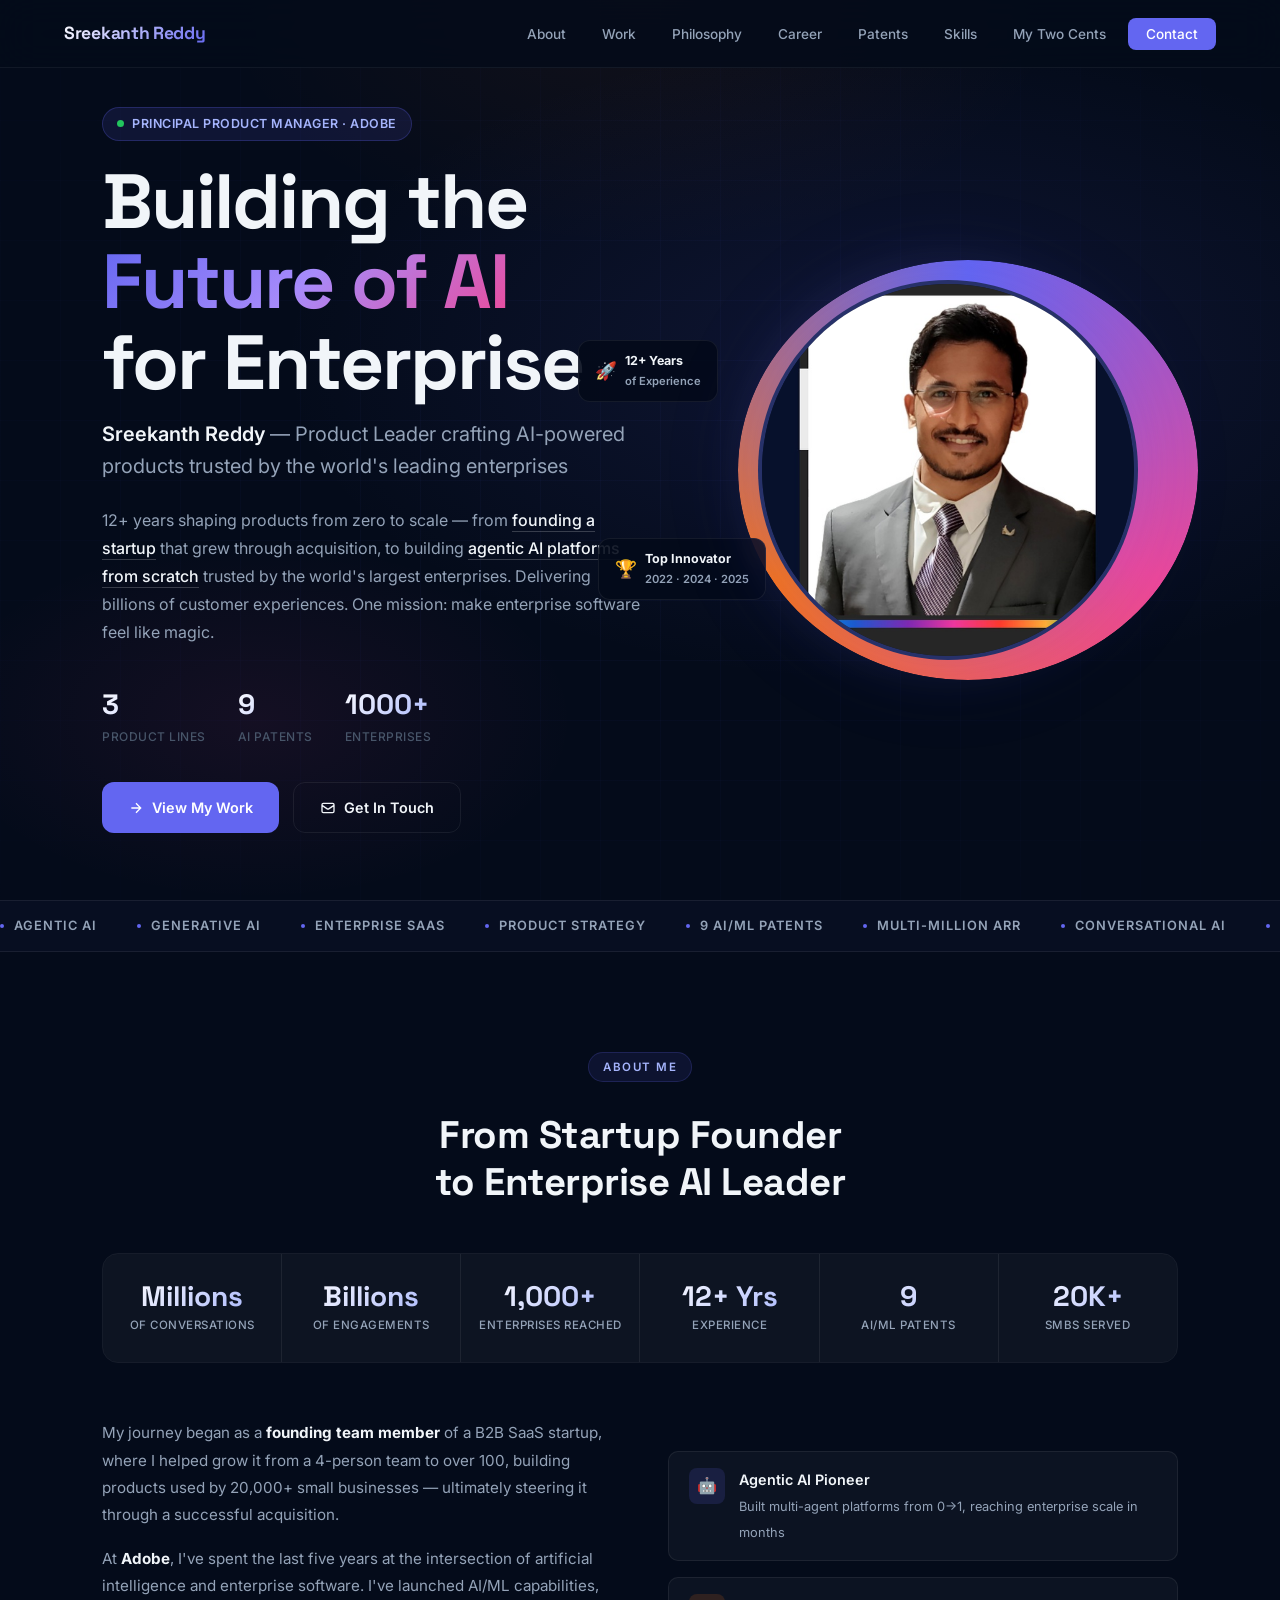
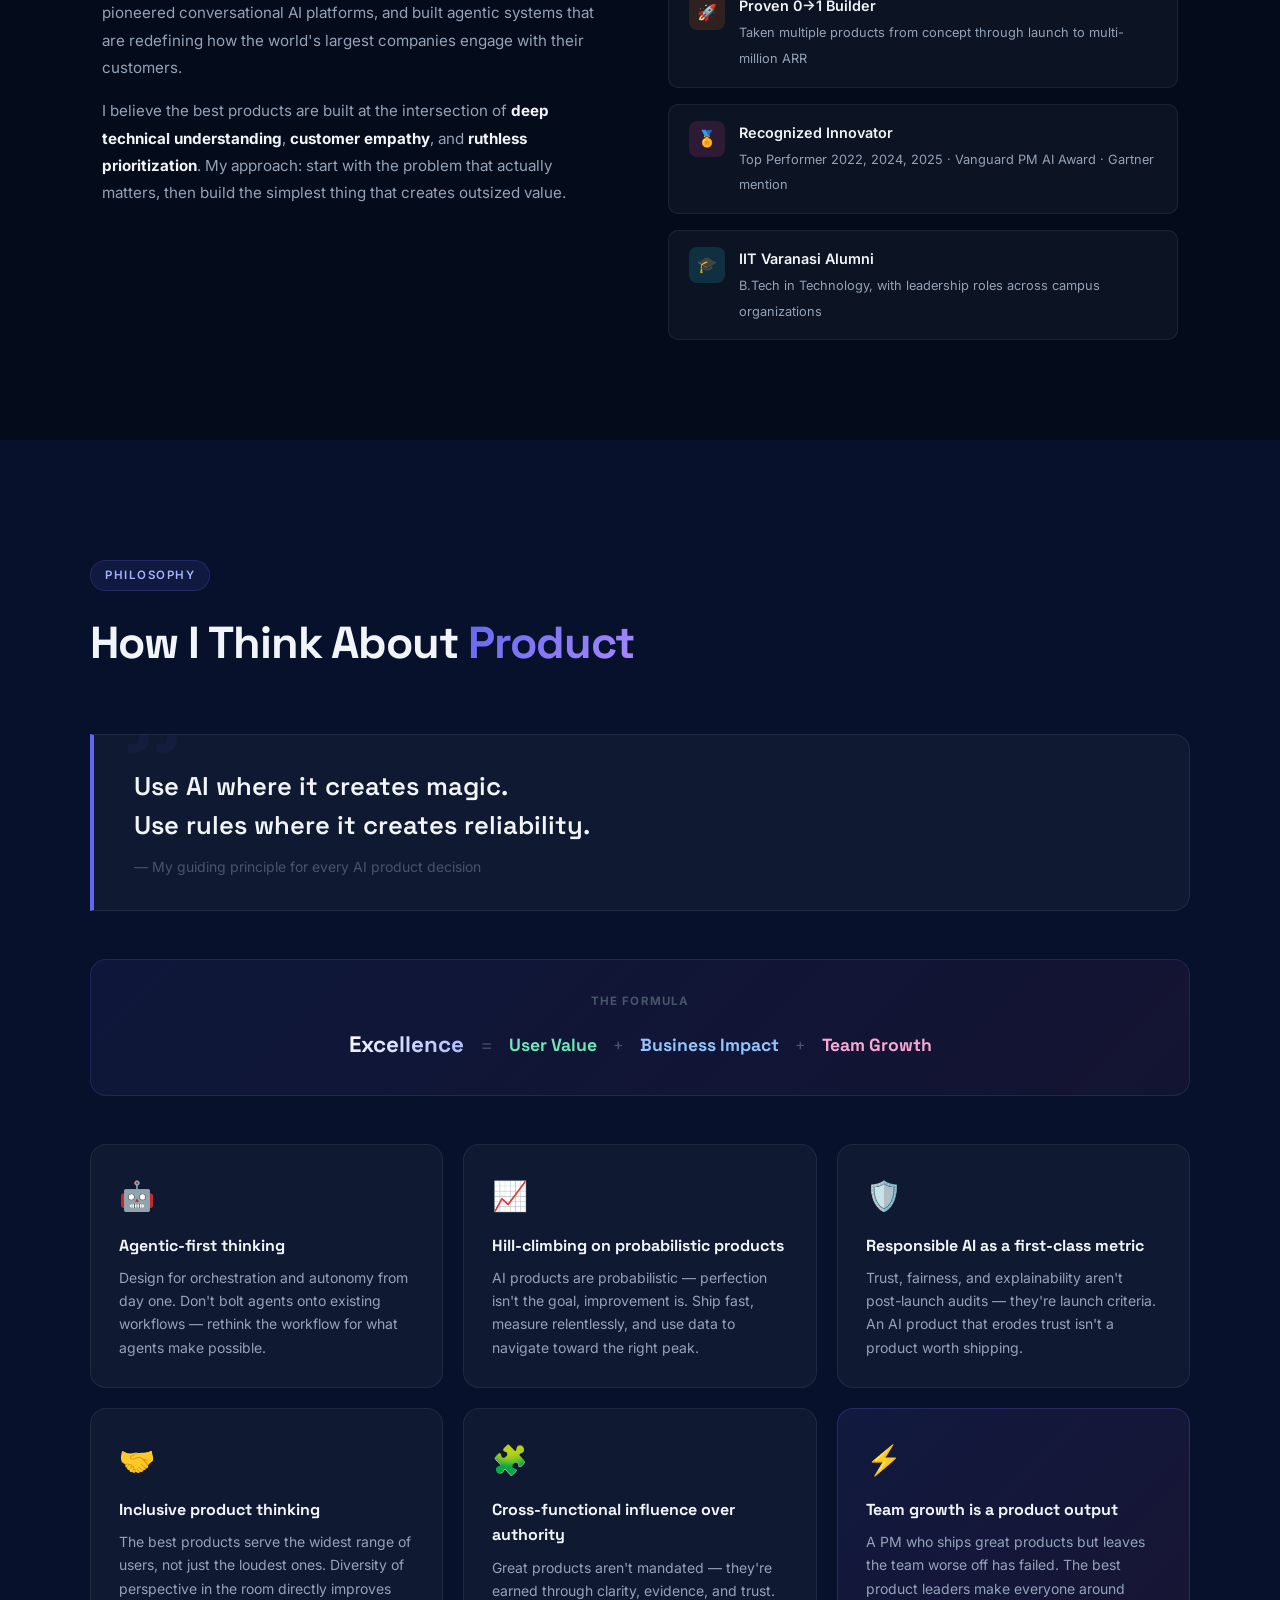
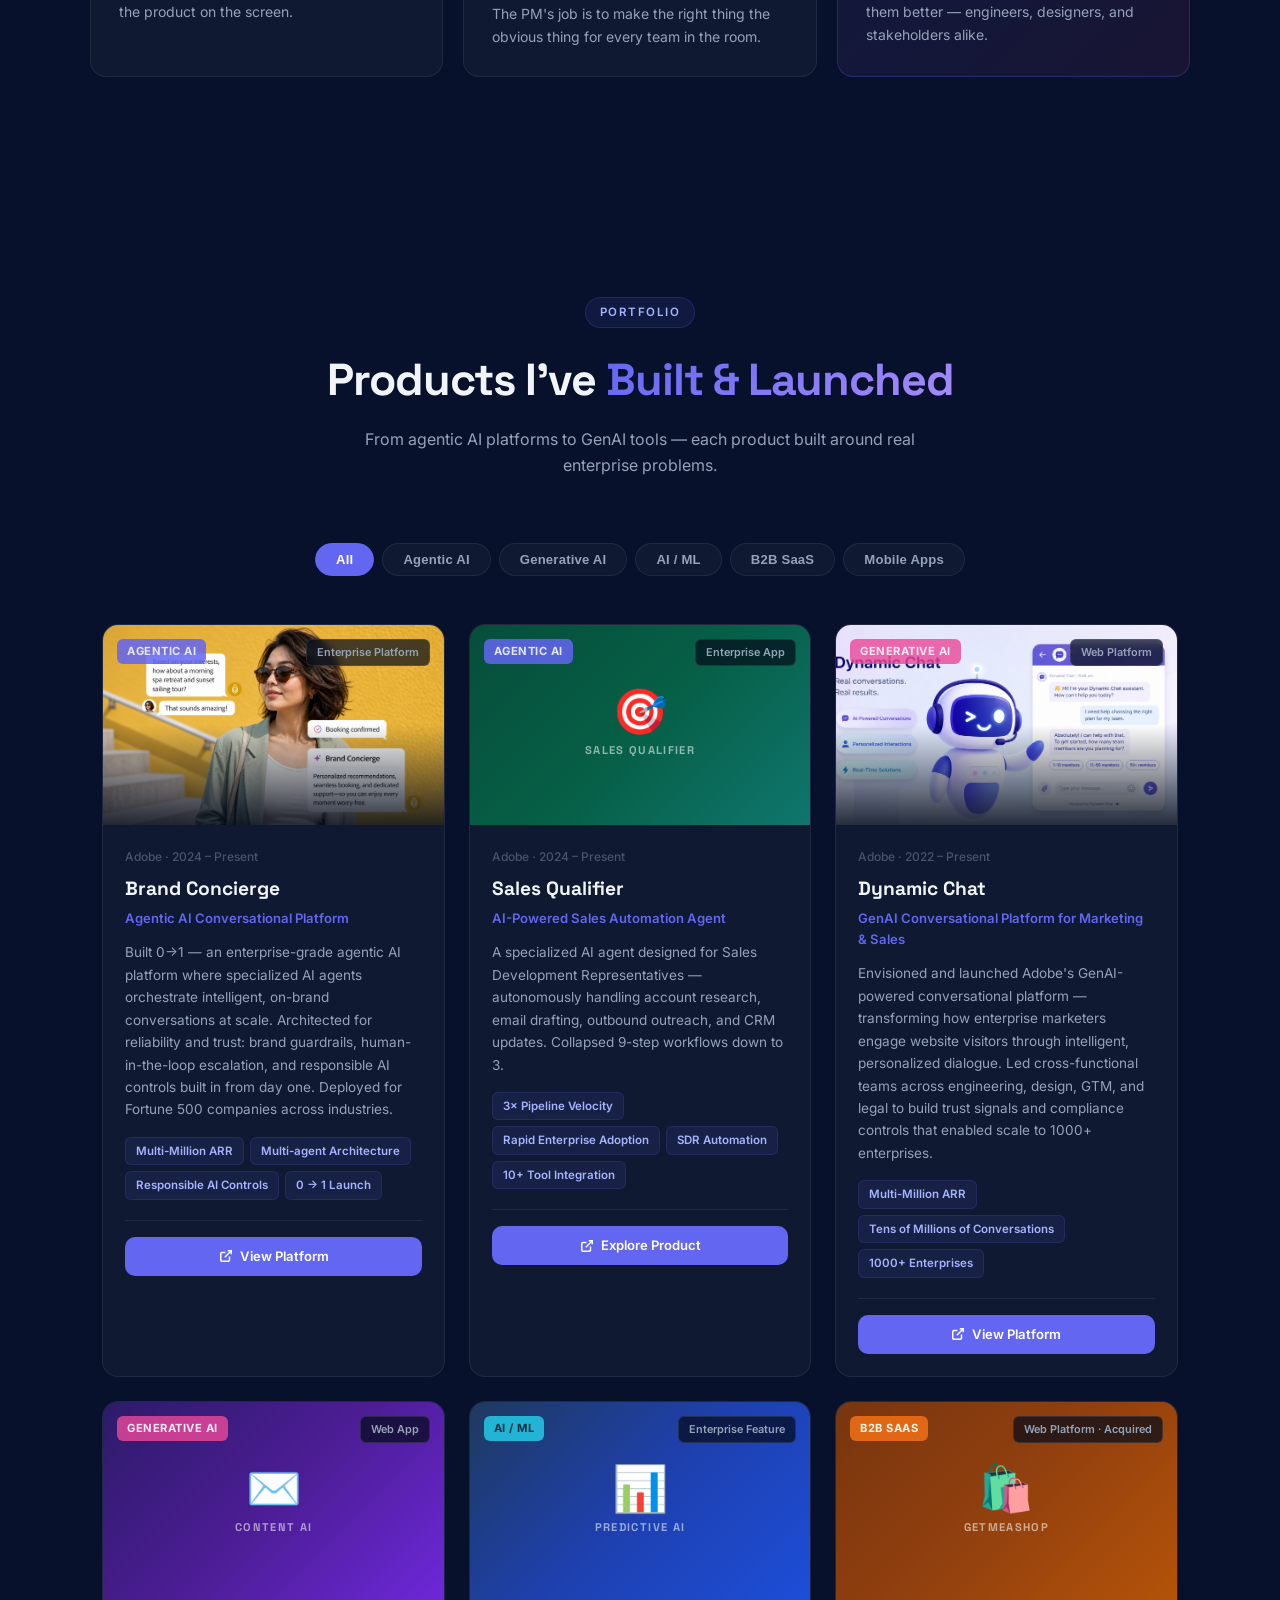
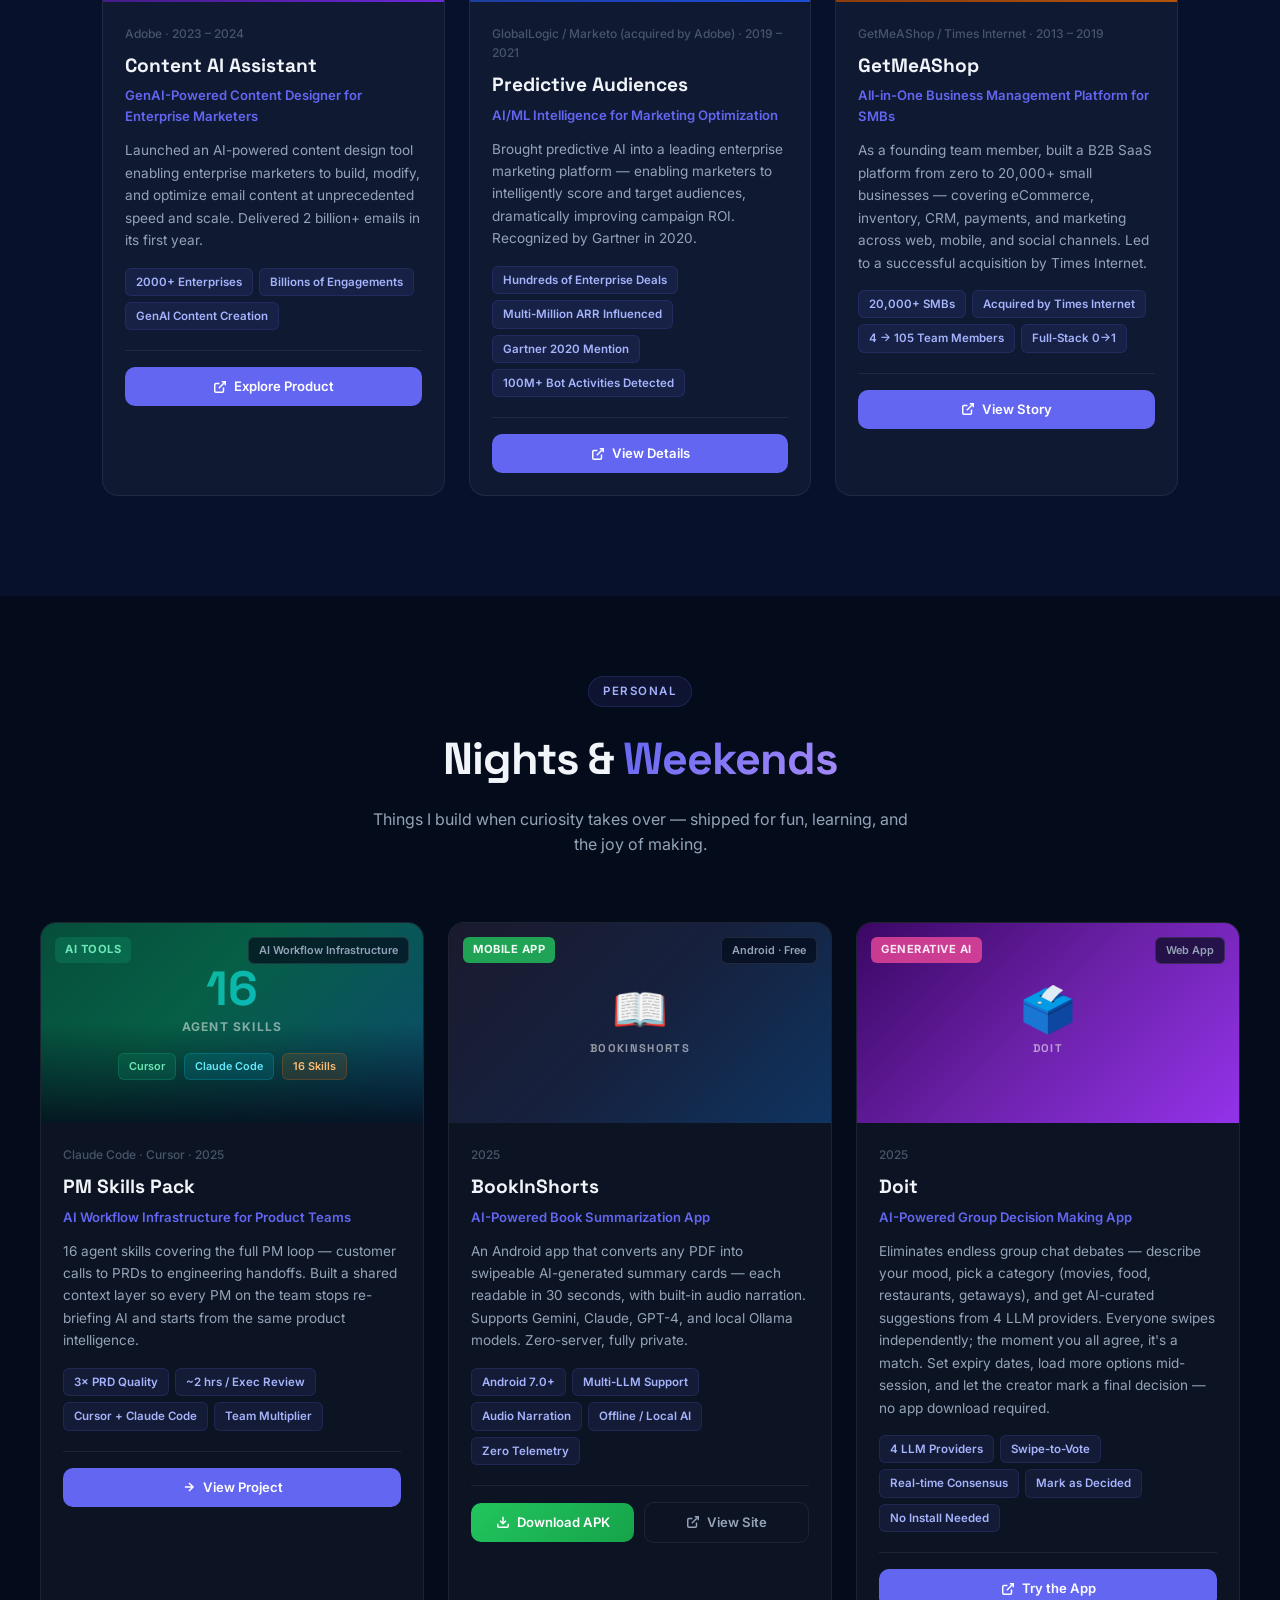
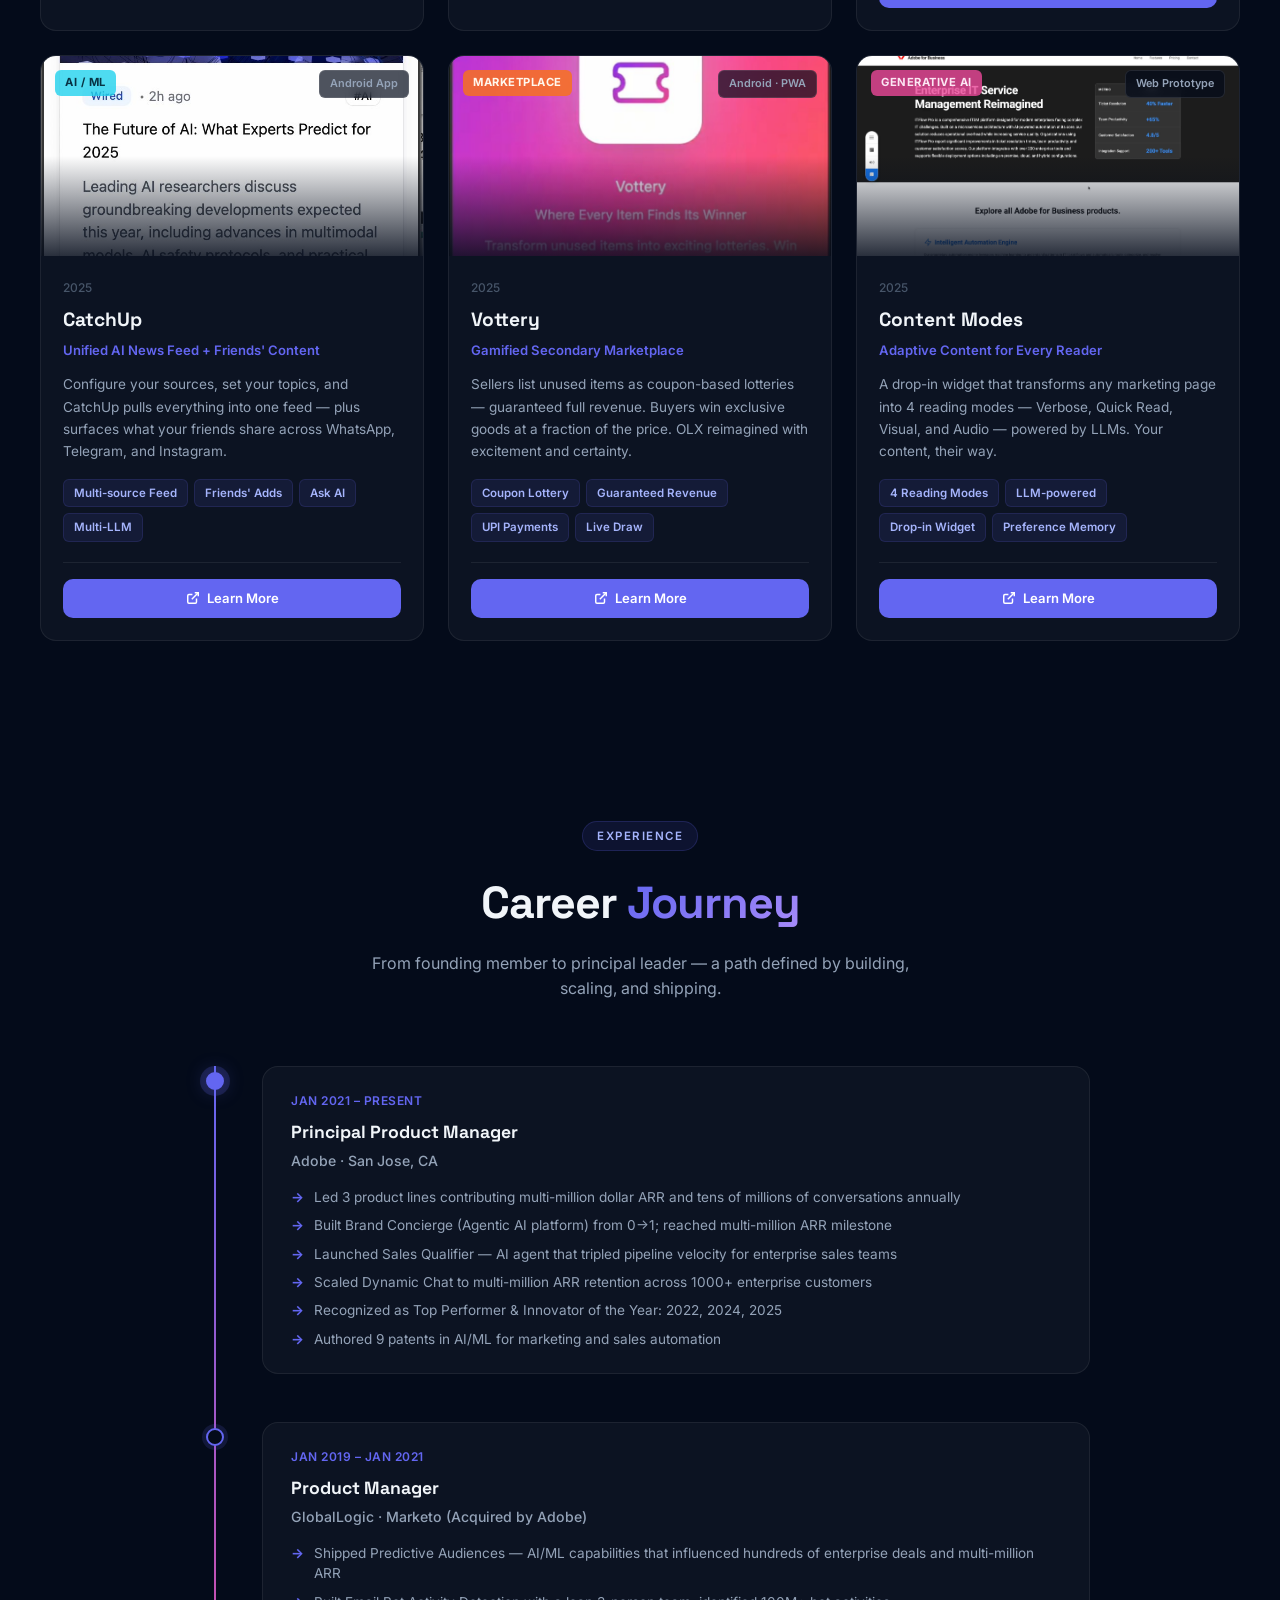
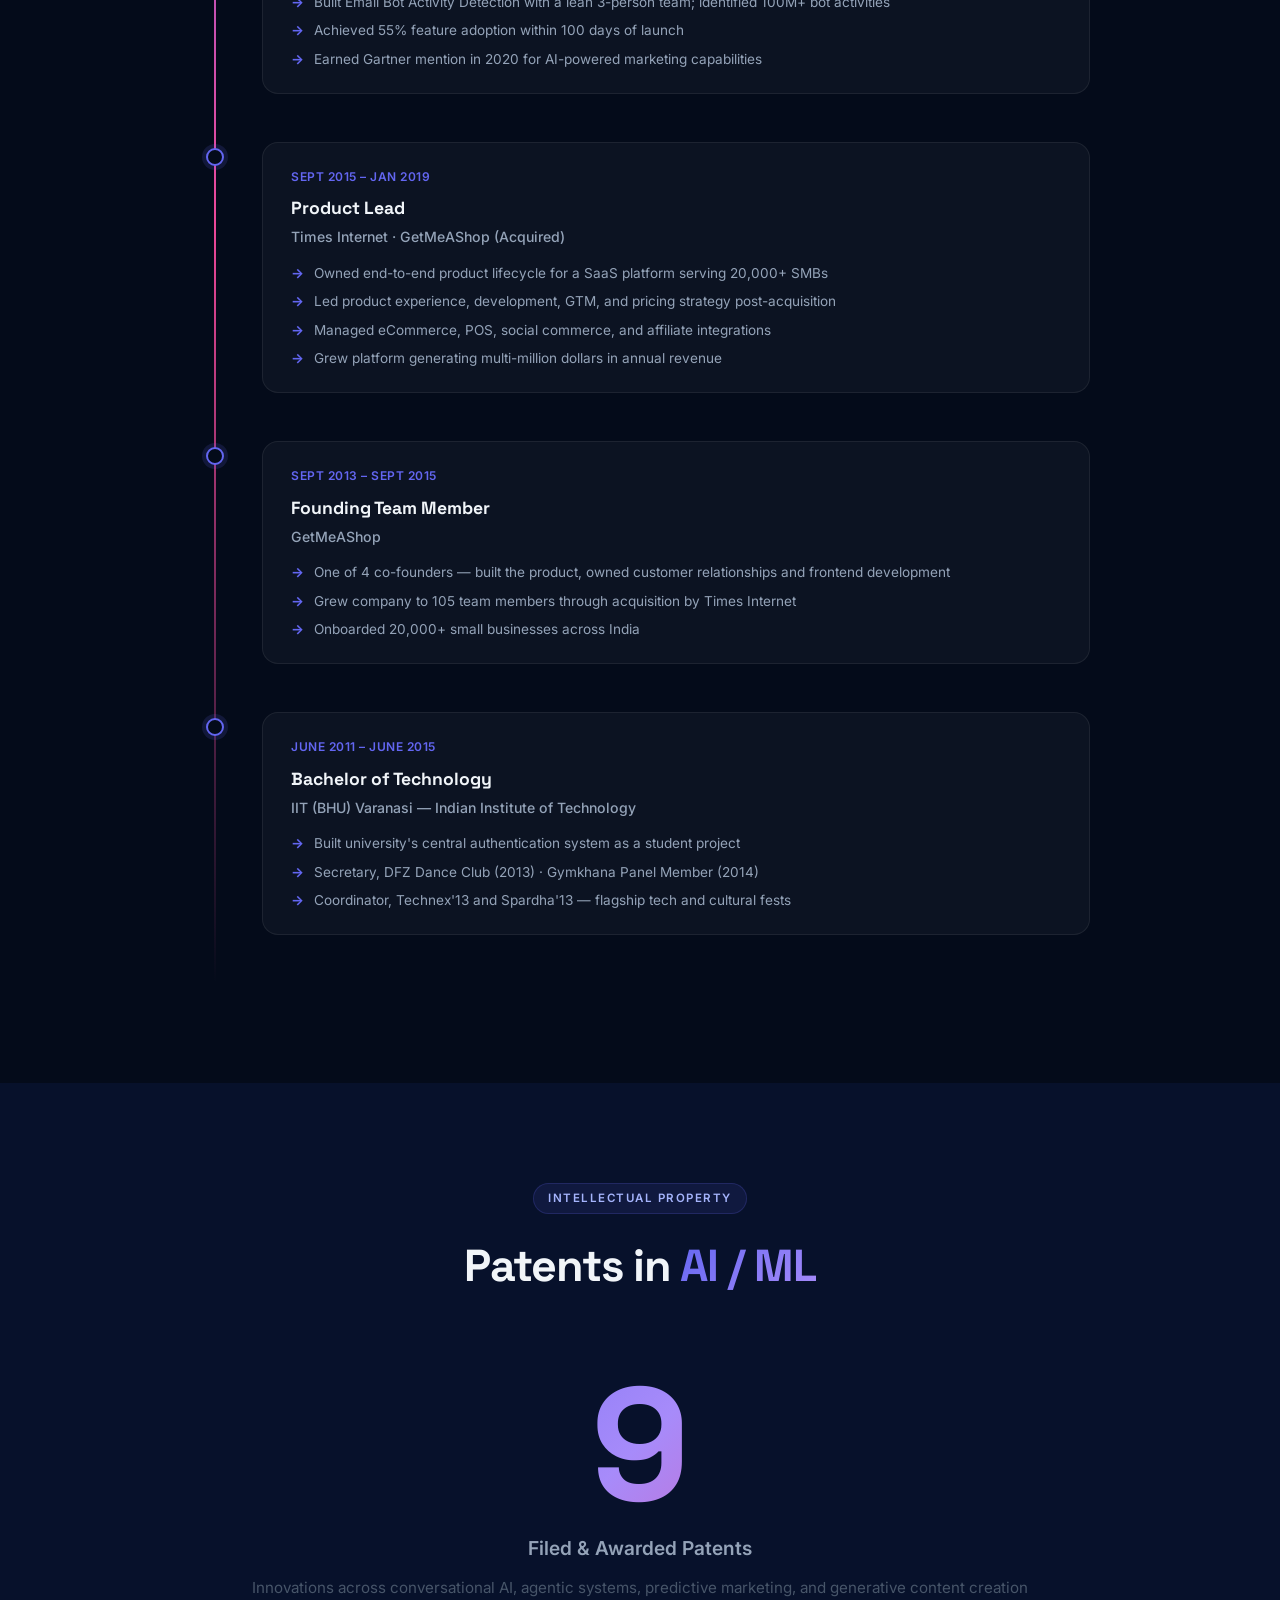
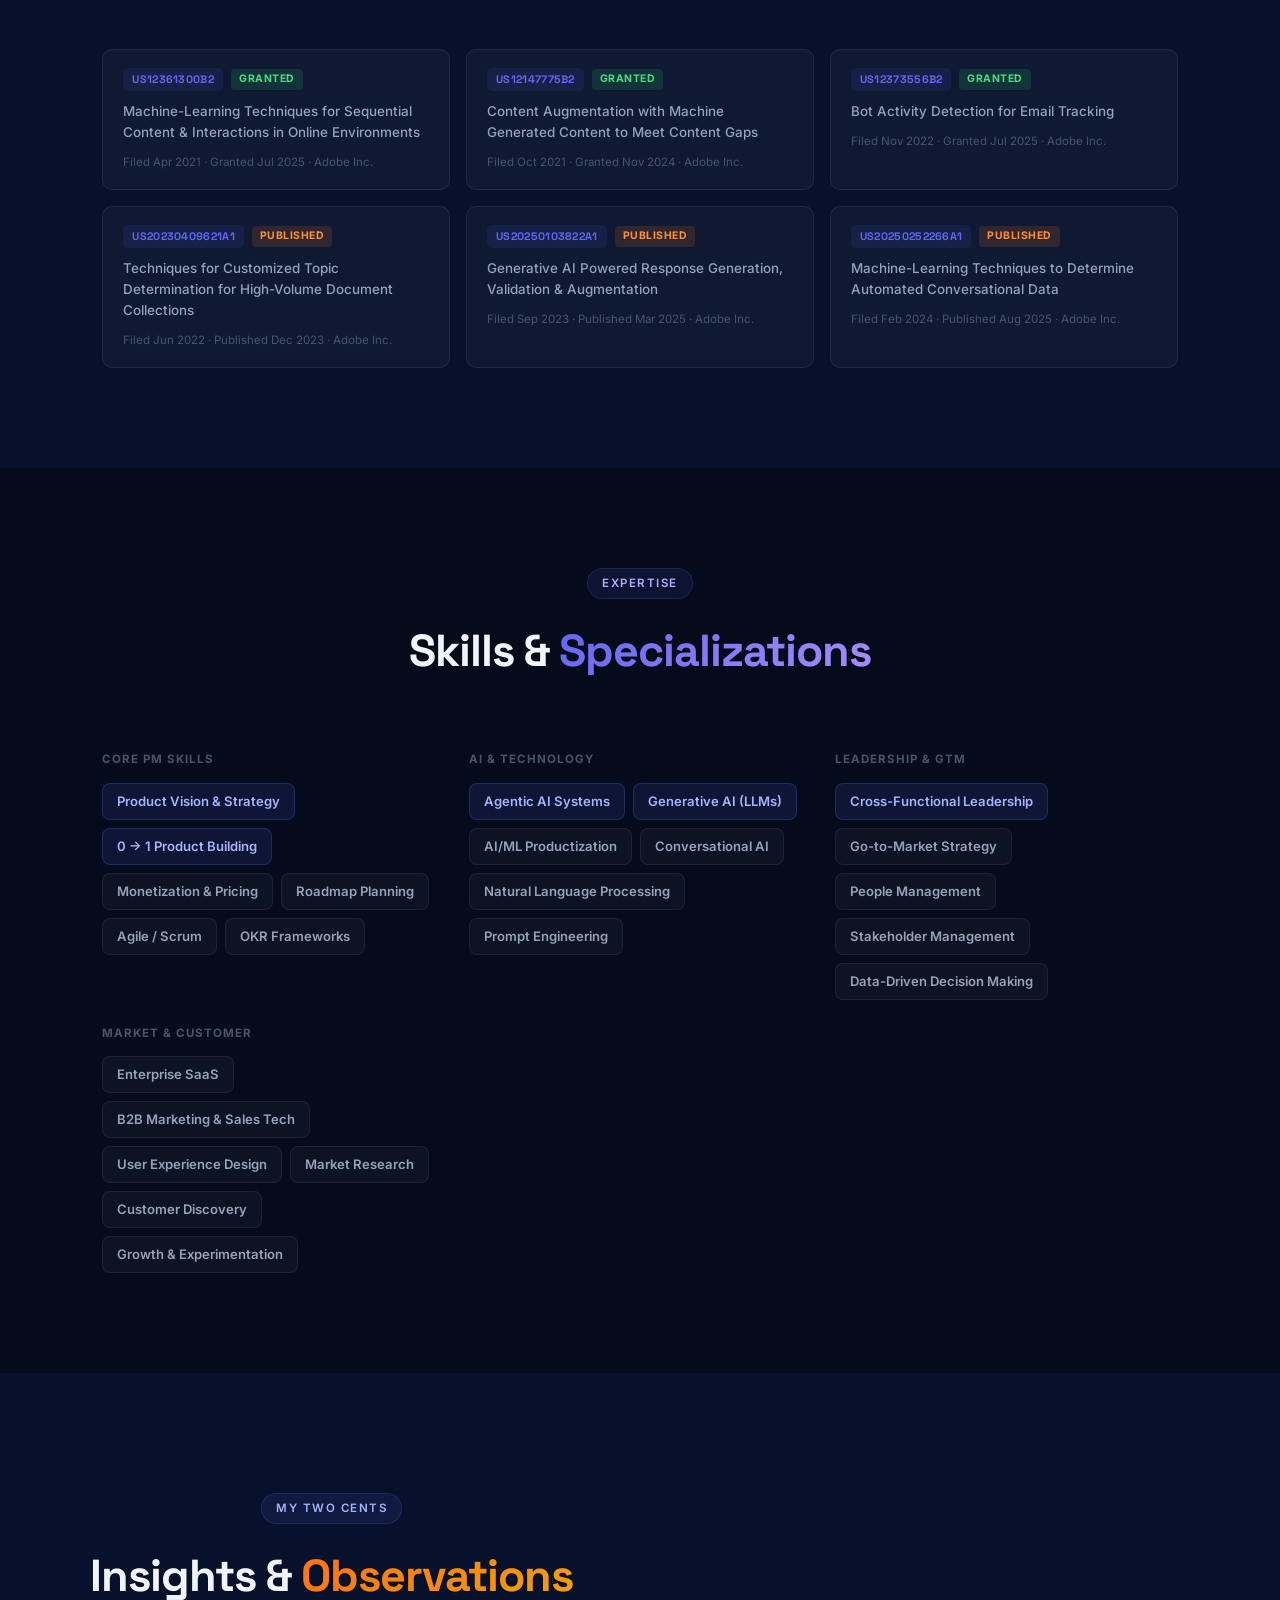
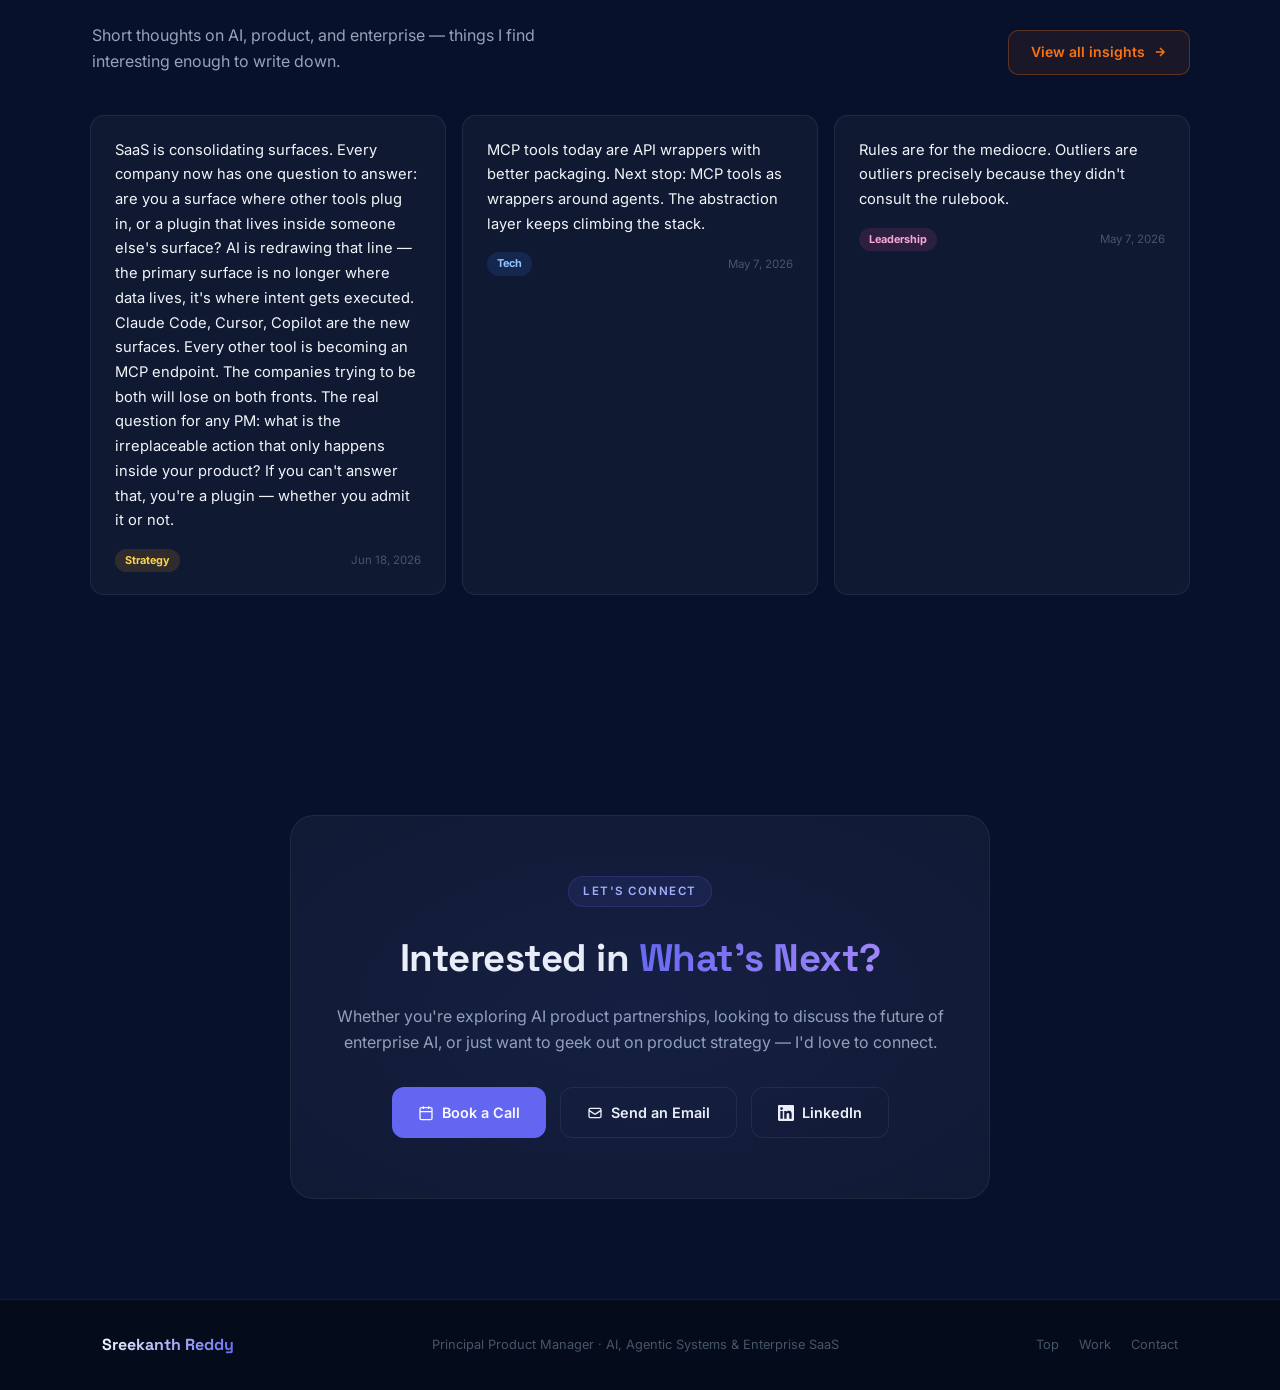
==== commit 1d979585: "Fix patents grid: remove 3 duplicate family cards, shorten verbose titles" ====
--- a/index.html
+++ b/index.html
@@ -1944,7 +1944,7 @@
           <a class="patent-num" href="https://patents.justia.com/patent/12361300" target="_blank" rel="noopener">US12361300B2</a>
           <span class="patent-status status-granted">Granted</span>
         </div>
-        <div class="patent-title">Machine-Learning Techniques Applied to Interaction Data for Determining Sequential Content and Facilitating Interactions in Online Environments</div>
+        <div class="patent-title">Machine-Learning Techniques for Sequential Content & Interactions in Online Environments</div>
         <div class="patent-date">Filed Apr 2021 · Granted Jul 2025 · Adobe Inc.</div>
       </div>
 
@@ -1953,8 +1953,8 @@
           <a class="patent-num" href="https://patents.justia.com/patent/12147775" target="_blank" rel="noopener">US12147775B2</a>
           <span class="patent-status status-granted">Granted</span>
         </div>
-        <div class="patent-title">Content Augmentation with Machine Generated Content to Meet Content Gaps During Interaction with Target Entities</div>
-        <div class="patent-date">Filed Oct 2021 · Granted · Adobe Inc.</div>
+        <div class="patent-title">Content Augmentation with Machine Generated Content to Meet Content Gaps</div>
+        <div class="patent-date">Filed Oct 2021 · Granted Nov 2024 · Adobe Inc.</div>
       </div>
 
       <div class="patent-item">
@@ -1963,25 +1963,7 @@
           <span class="patent-status status-granted">Granted</span>
         </div>
         <div class="patent-title">Bot Activity Detection for Email Tracking</div>
-        <div class="patent-date">Filed Nov 2022 · Granted 2025 · Adobe Inc.</div>
-      </div>
-
-      <div class="patent-item">
-        <div class="patent-header">
-          <a class="patent-num" href="https://patents.justia.com/patent/20220343189" target="_blank" rel="noopener">US20220343189A1</a>
-          <span class="patent-status status-granted">Granted Fam.</span>
-        </div>
-        <div class="patent-title">Machine-Learning Techniques Applied to Interaction Data for Determining Sequential Content and Facilitating Interactions in Online Environments</div>
-        <div class="patent-date">Filed Apr 2021 · Published Oct 2022 · Adobe Inc.</div>
-      </div>
-
-      <div class="patent-item">
-        <div class="patent-header">
-          <a class="patent-num" href="https://patents.justia.com/patent/20230121711" target="_blank" rel="noopener">US20230121711A1</a>
-          <span class="patent-status status-granted">Granted Fam.</span>
-        </div>
-        <div class="patent-title">Content Augmentation with Machine Generated Content to Meet Content Gaps During Interaction with Target Entities</div>
-        <div class="patent-date">Filed Oct 2021 · Published Apr 2023 · Adobe Inc.</div>
+        <div class="patent-date">Filed Nov 2022 · Granted Jul 2025 · Adobe Inc.</div>
       </div>
 
       <div class="patent-item">
@@ -1995,19 +1977,10 @@
 
       <div class="patent-item">
         <div class="patent-header">
-          <a class="patent-num" href="https://patents.justia.com/patent/20240152605" target="_blank" rel="noopener">US20240152605A1</a>
-          <span class="patent-status status-granted">Granted Fam.</span>
-        </div>
-        <div class="patent-title">Bot Activity Detection for Email Tracking</div>
-        <div class="patent-date">Filed Nov 2022 · Published May 2024 · Adobe Inc.</div>
-      </div>
-
-      <div class="patent-item">
-        <div class="patent-header">
           <a class="patent-num" href="https://patents.justia.com/patent/20250103822" target="_blank" rel="noopener">US20250103822A1</a>
           <span class="patent-status status-application">Published</span>
         </div>
-        <div class="patent-title">Generative Artificial Intelligence Powered Response Generation, Validation, and Augmentation</div>
+        <div class="patent-title">Generative AI Powered Response Generation, Validation & Augmentation</div>
         <div class="patent-date">Filed Sep 2023 · Published Mar 2025 · Adobe Inc.</div>
       </div>
 
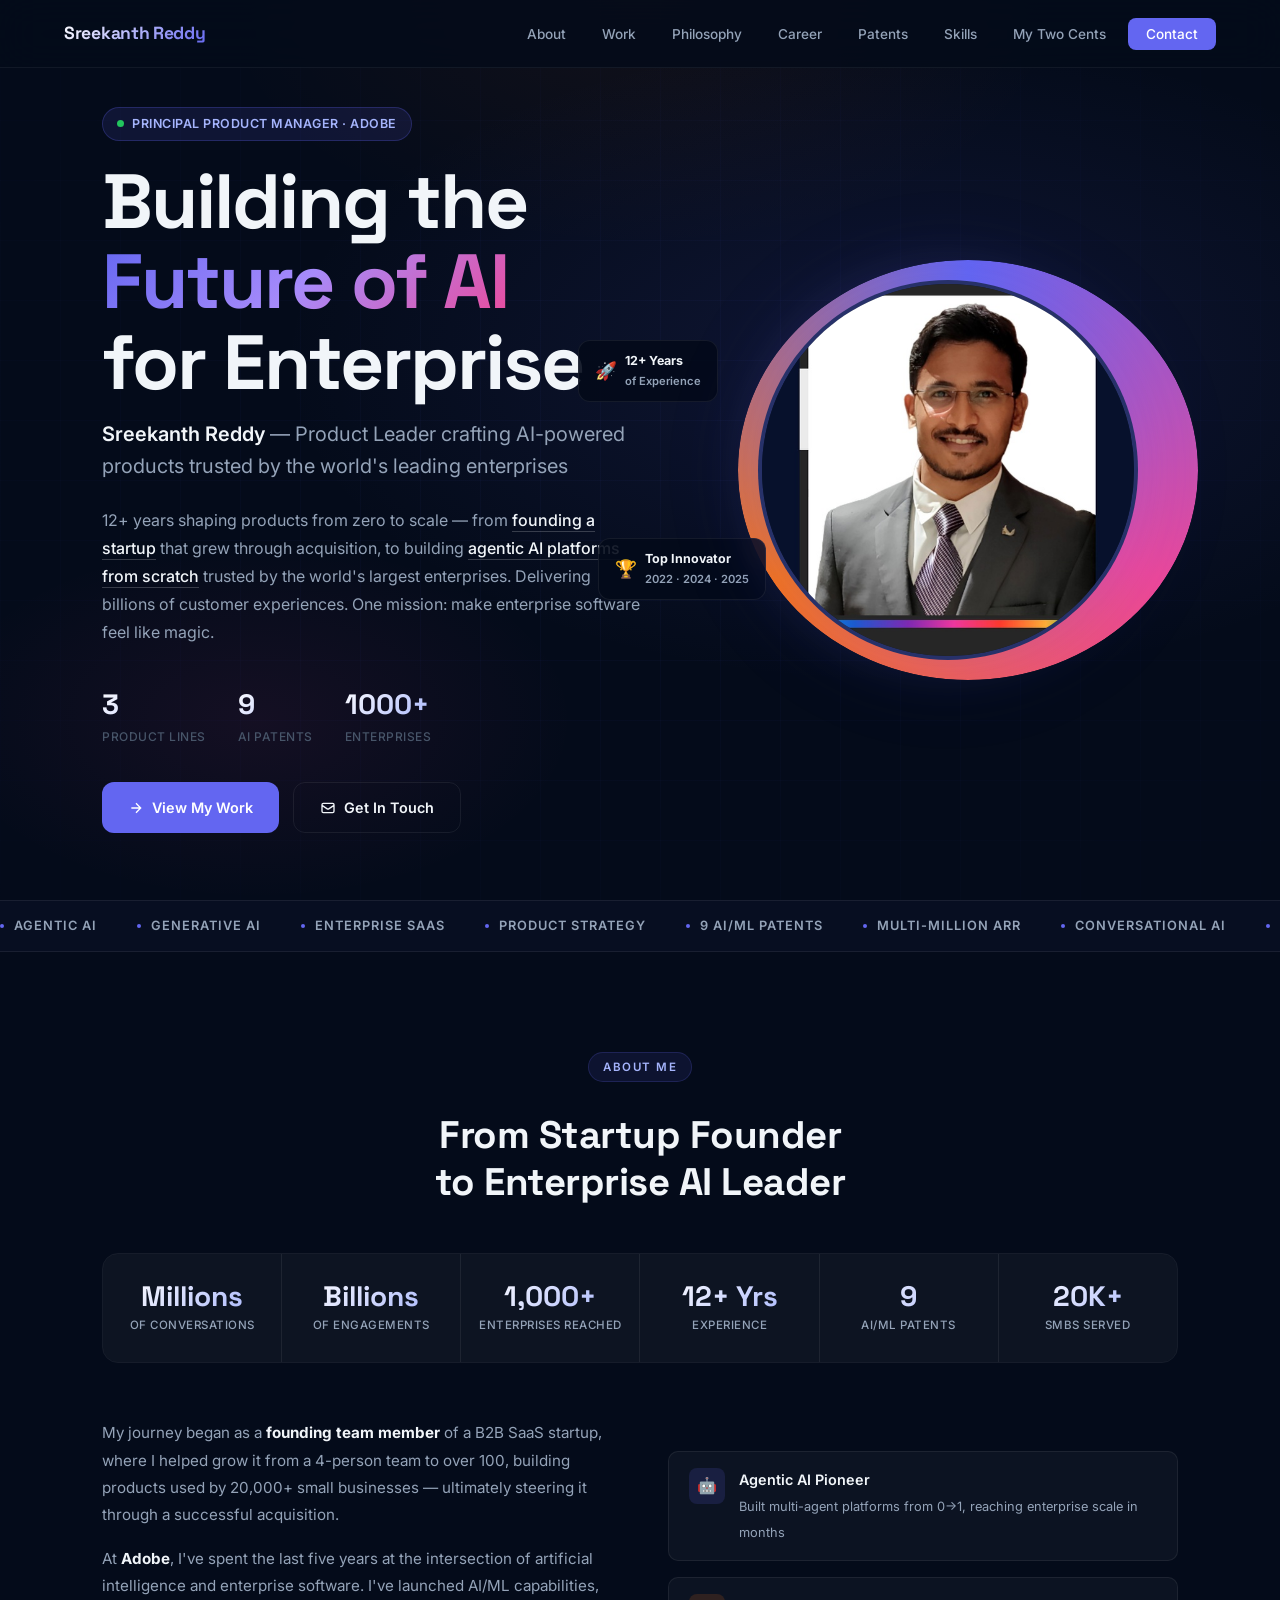
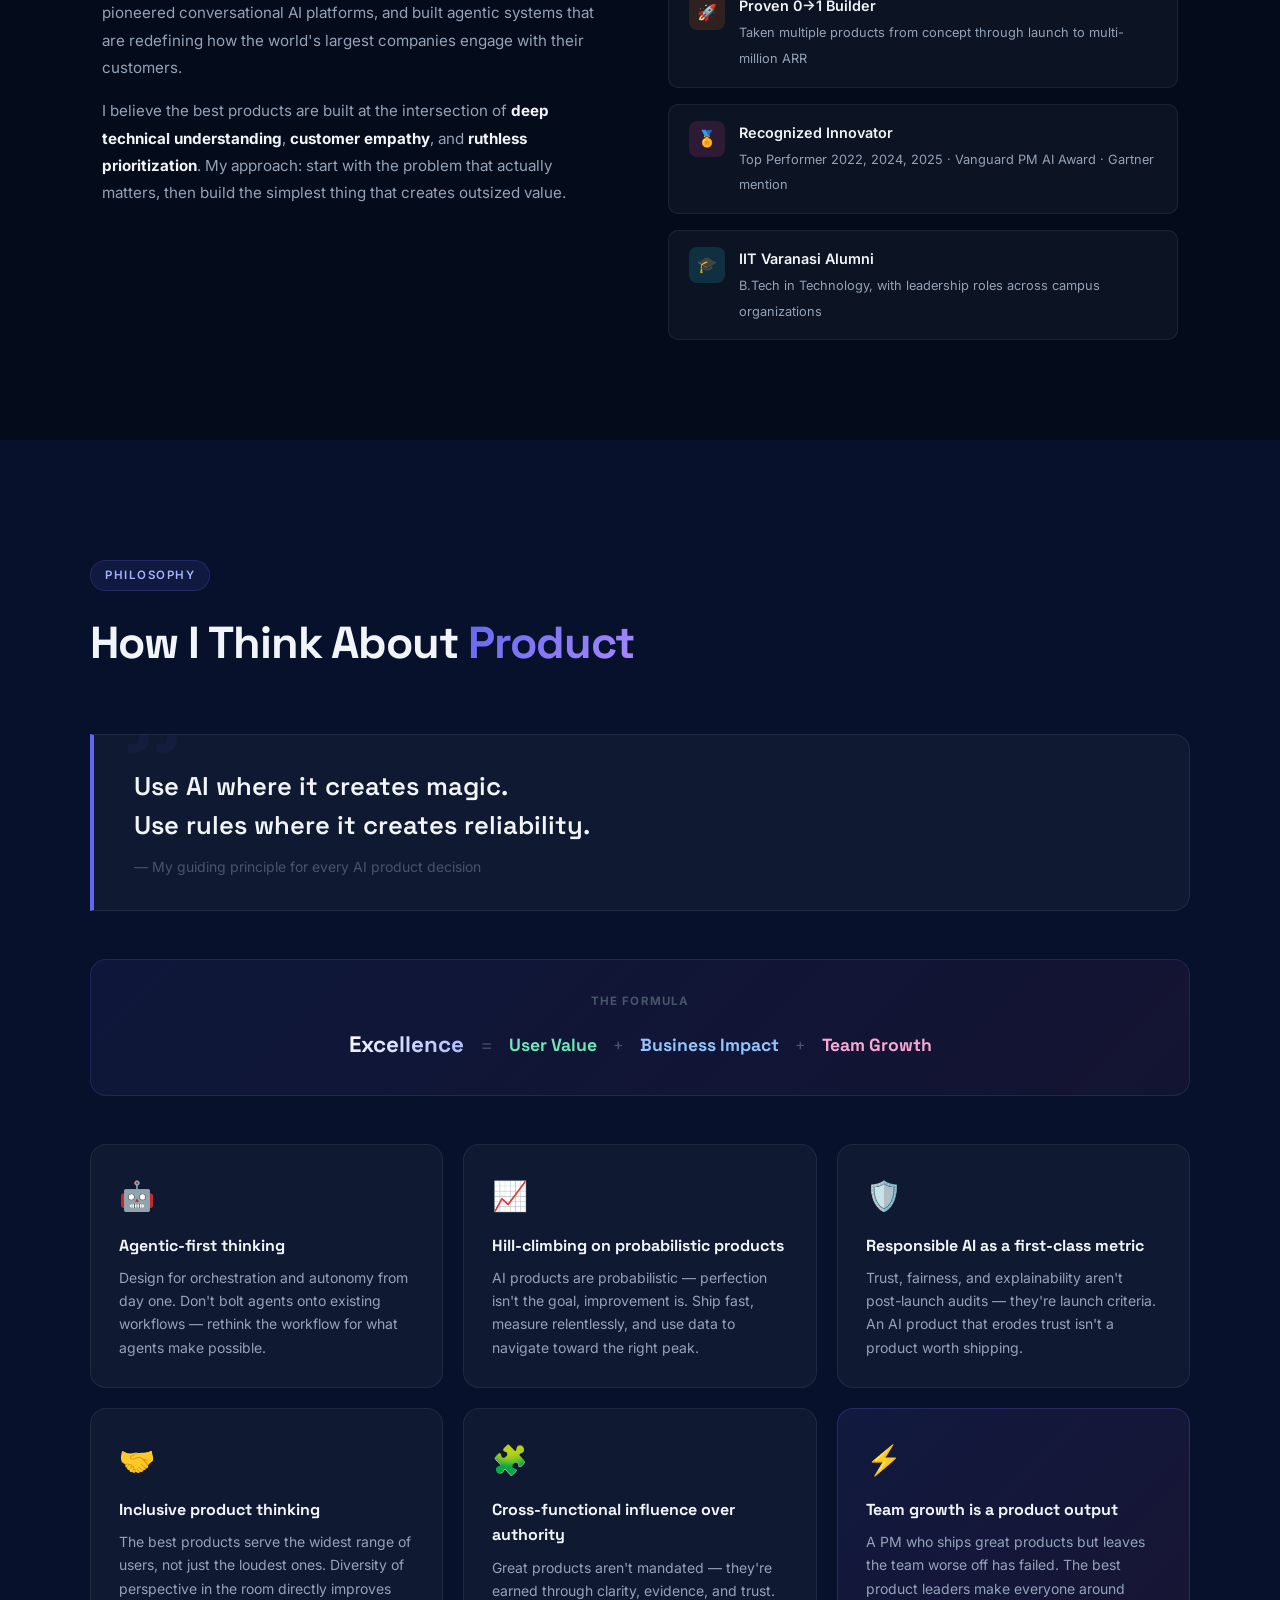
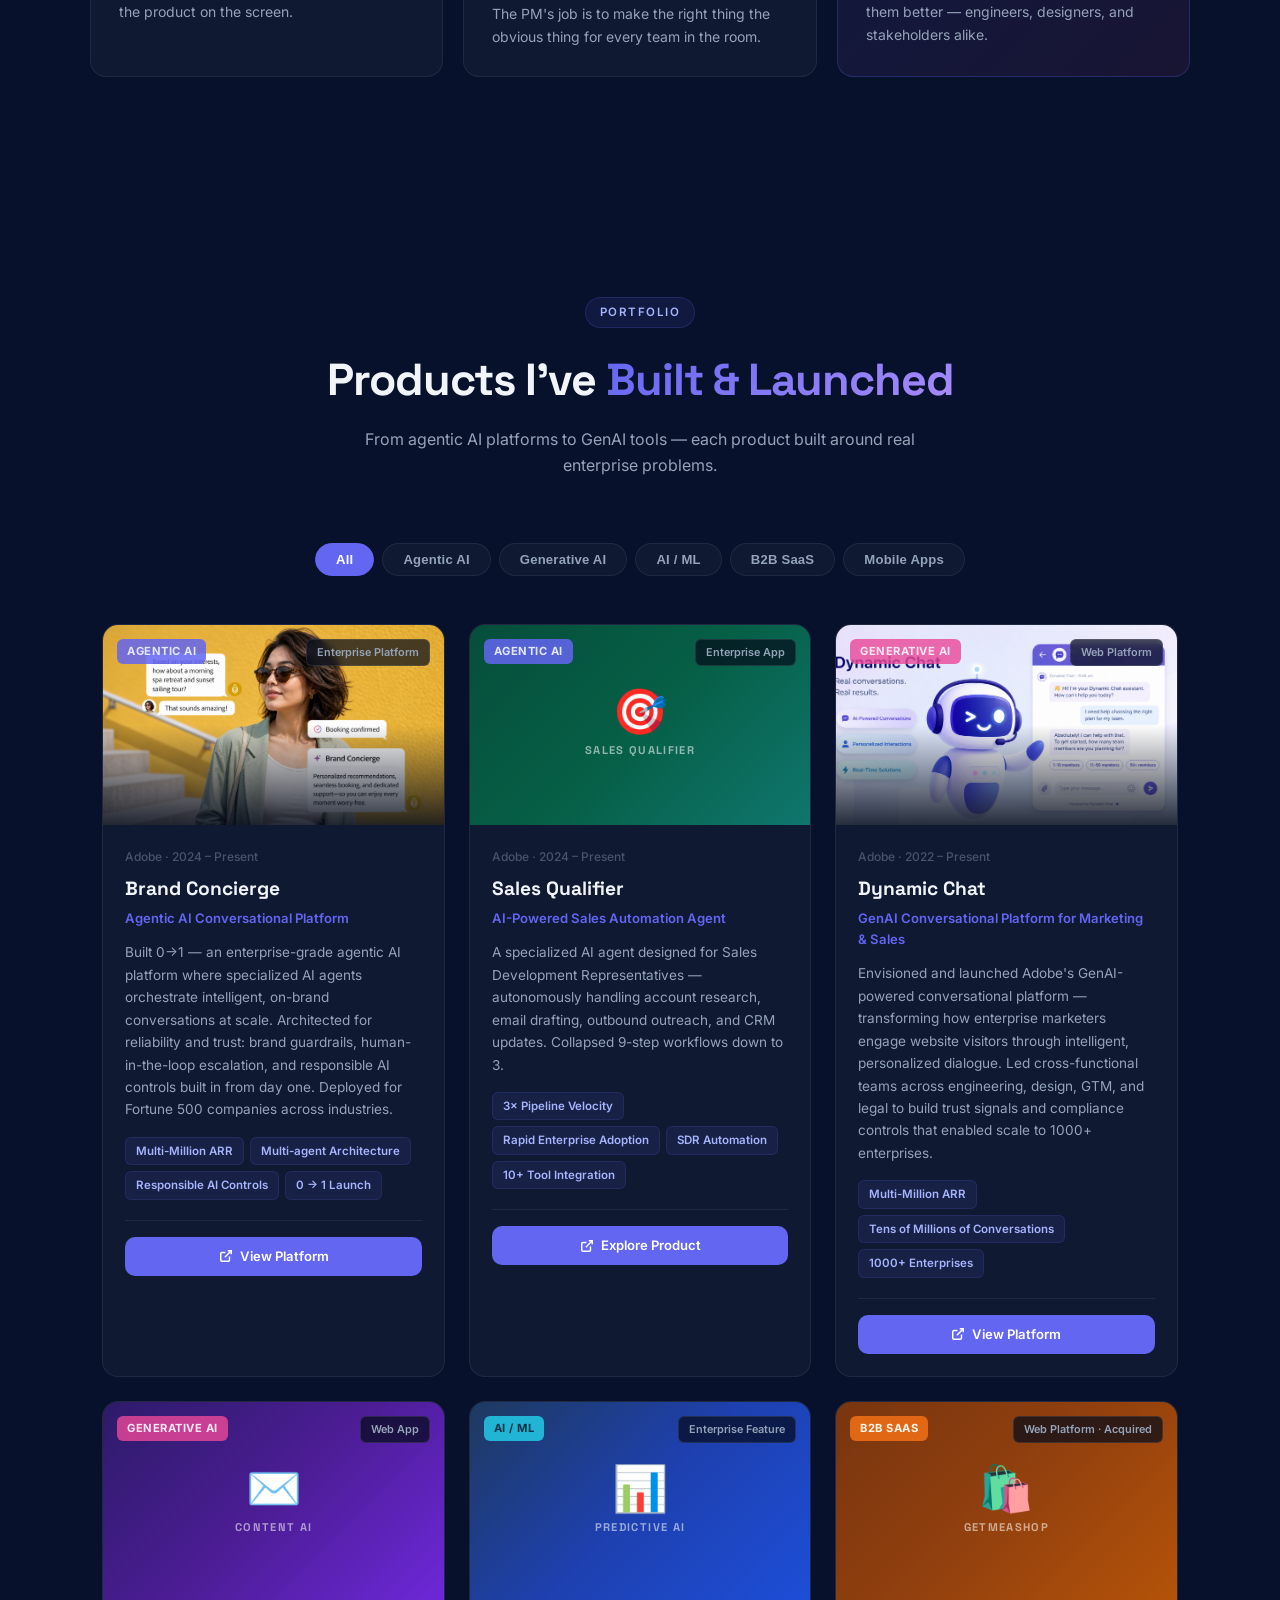
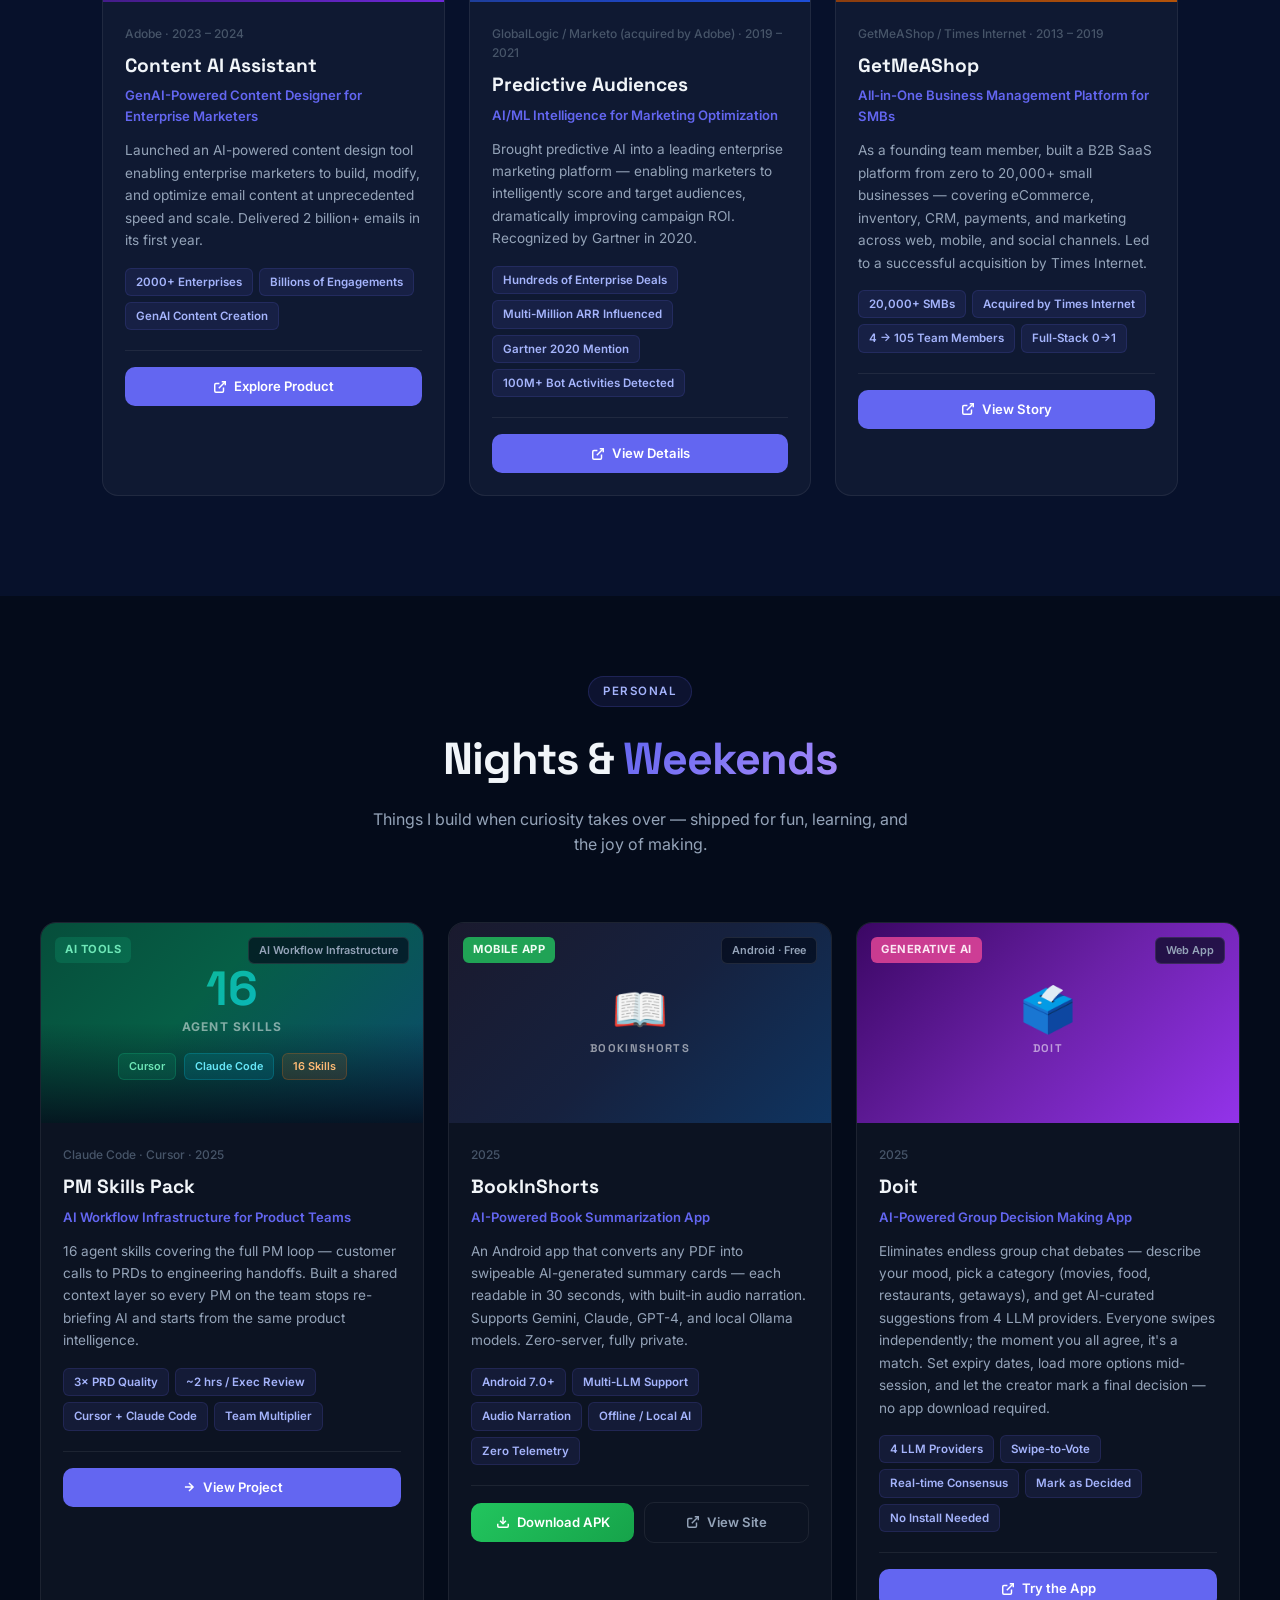
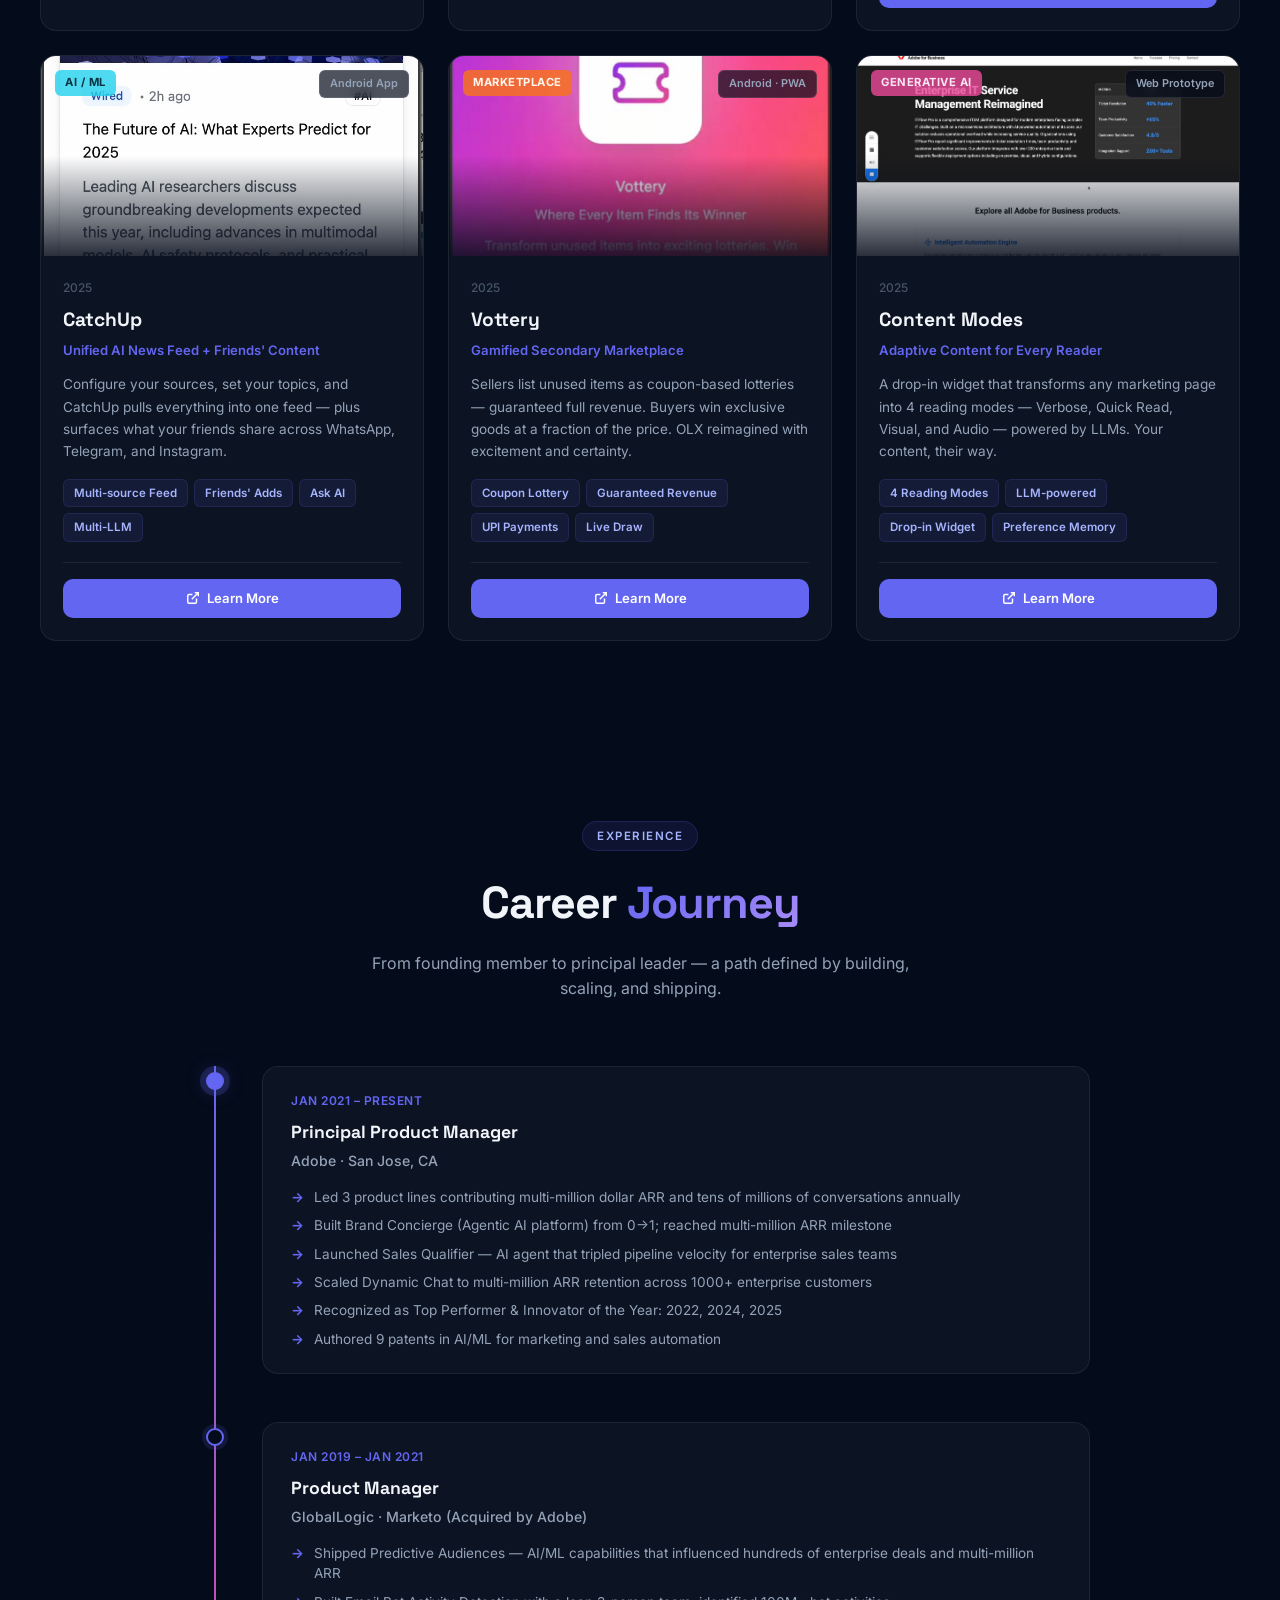
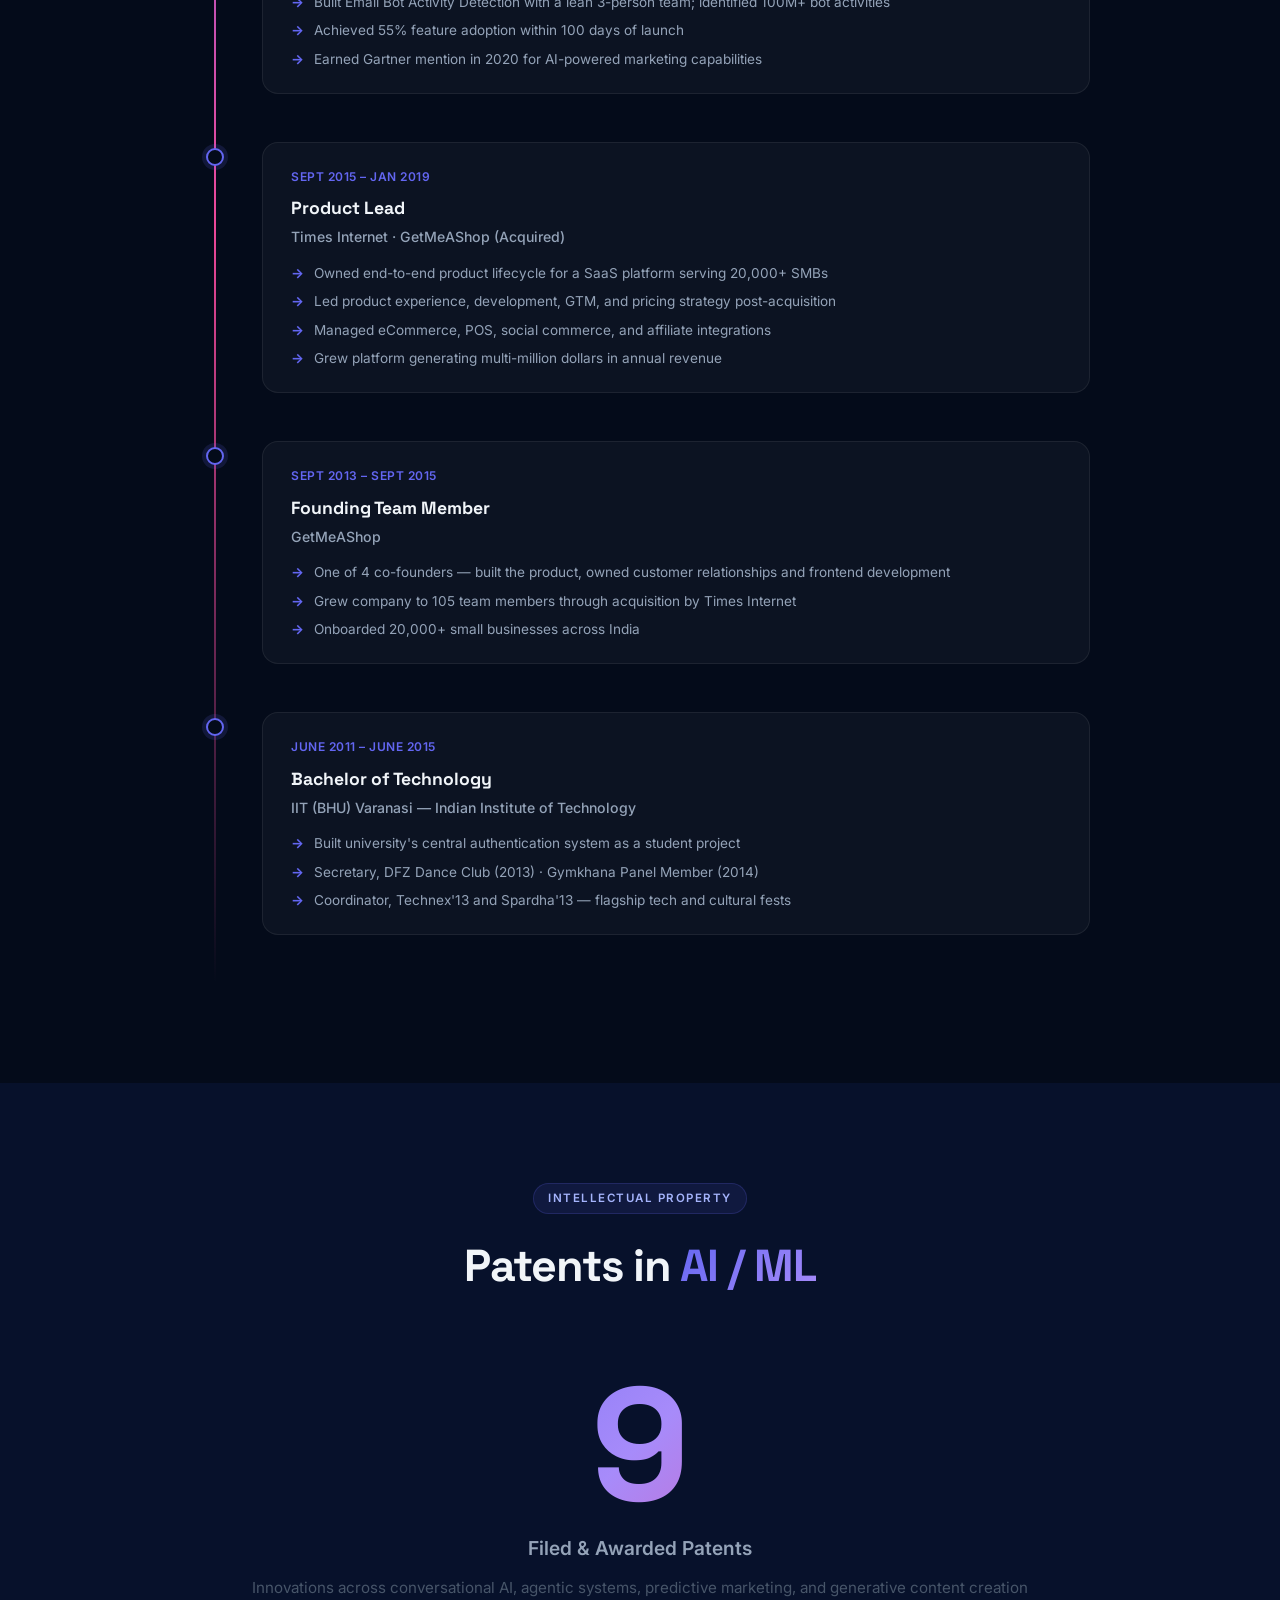
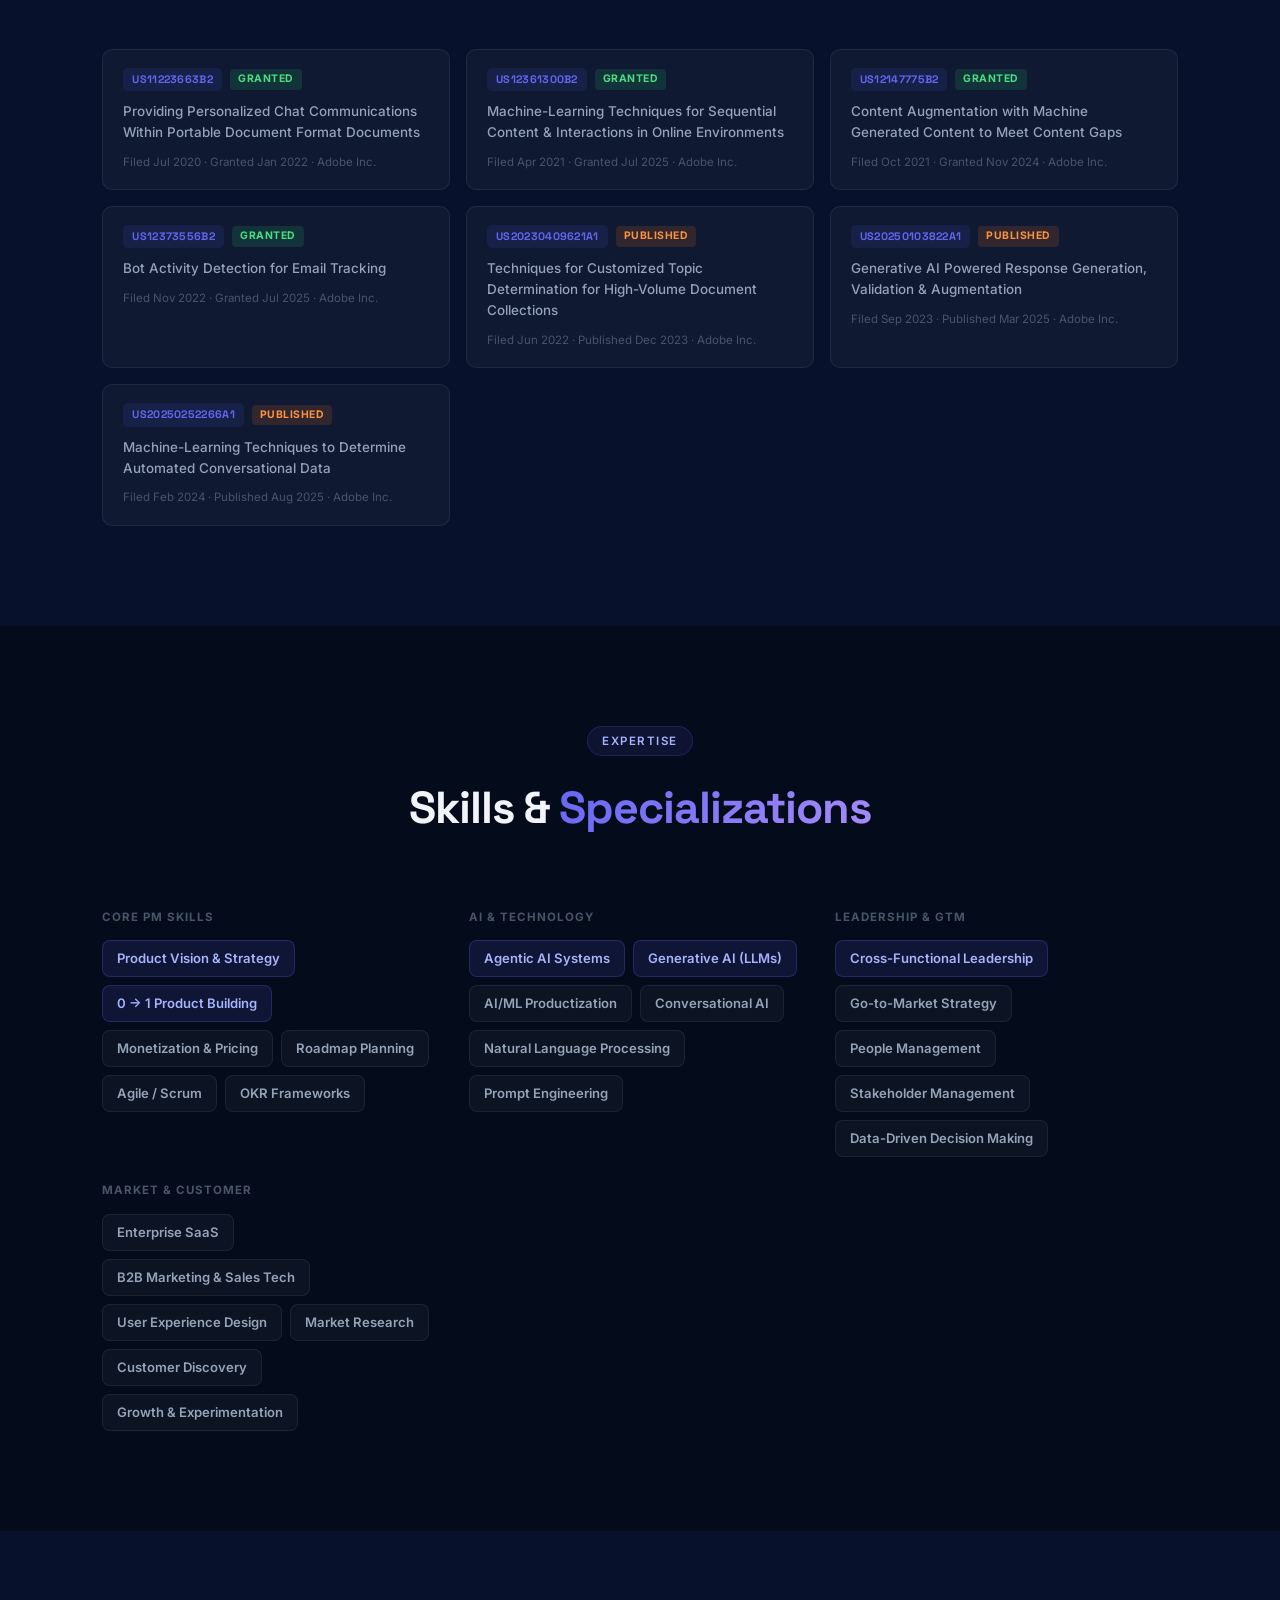
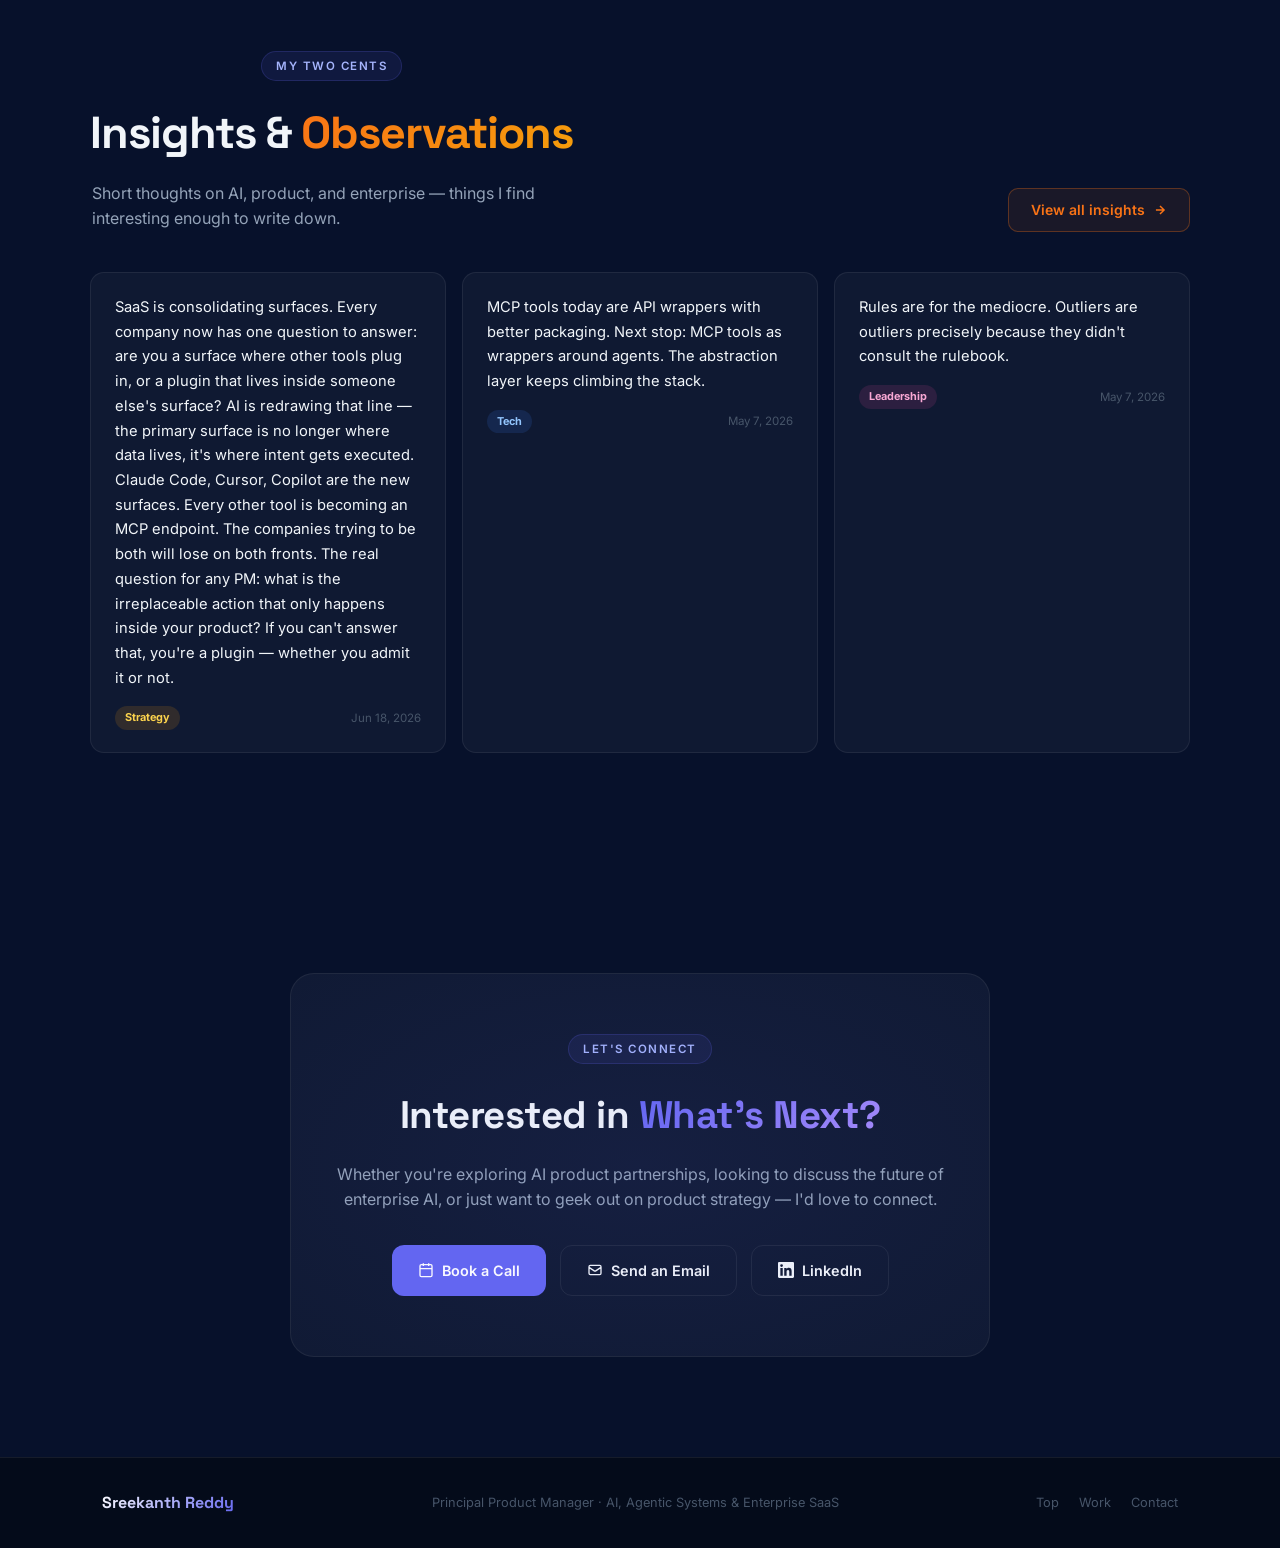
==== commit 9648960c: "Add missing patent US11223663: Personalized Chat in PDF Documents (Granted Jan 2022)" ====
--- a/index.html
+++ b/index.html
@@ -1941,6 +1941,15 @@
 
       <div class="patent-item">
         <div class="patent-header">
+          <a class="patent-num" href="https://patents.justia.com/patent/11223663" target="_blank" rel="noopener">US11223663B2</a>
+          <span class="patent-status status-granted">Granted</span>
+        </div>
+        <div class="patent-title">Providing Personalized Chat Communications Within Portable Document Format Documents</div>
+        <div class="patent-date">Filed Jul 2020 · Granted Jan 2022 · Adobe Inc.</div>
+      </div>
+
+      <div class="patent-item">
+        <div class="patent-header">
           <a class="patent-num" href="https://patents.justia.com/patent/12361300" target="_blank" rel="noopener">US12361300B2</a>
           <span class="patent-status status-granted">Granted</span>
         </div>
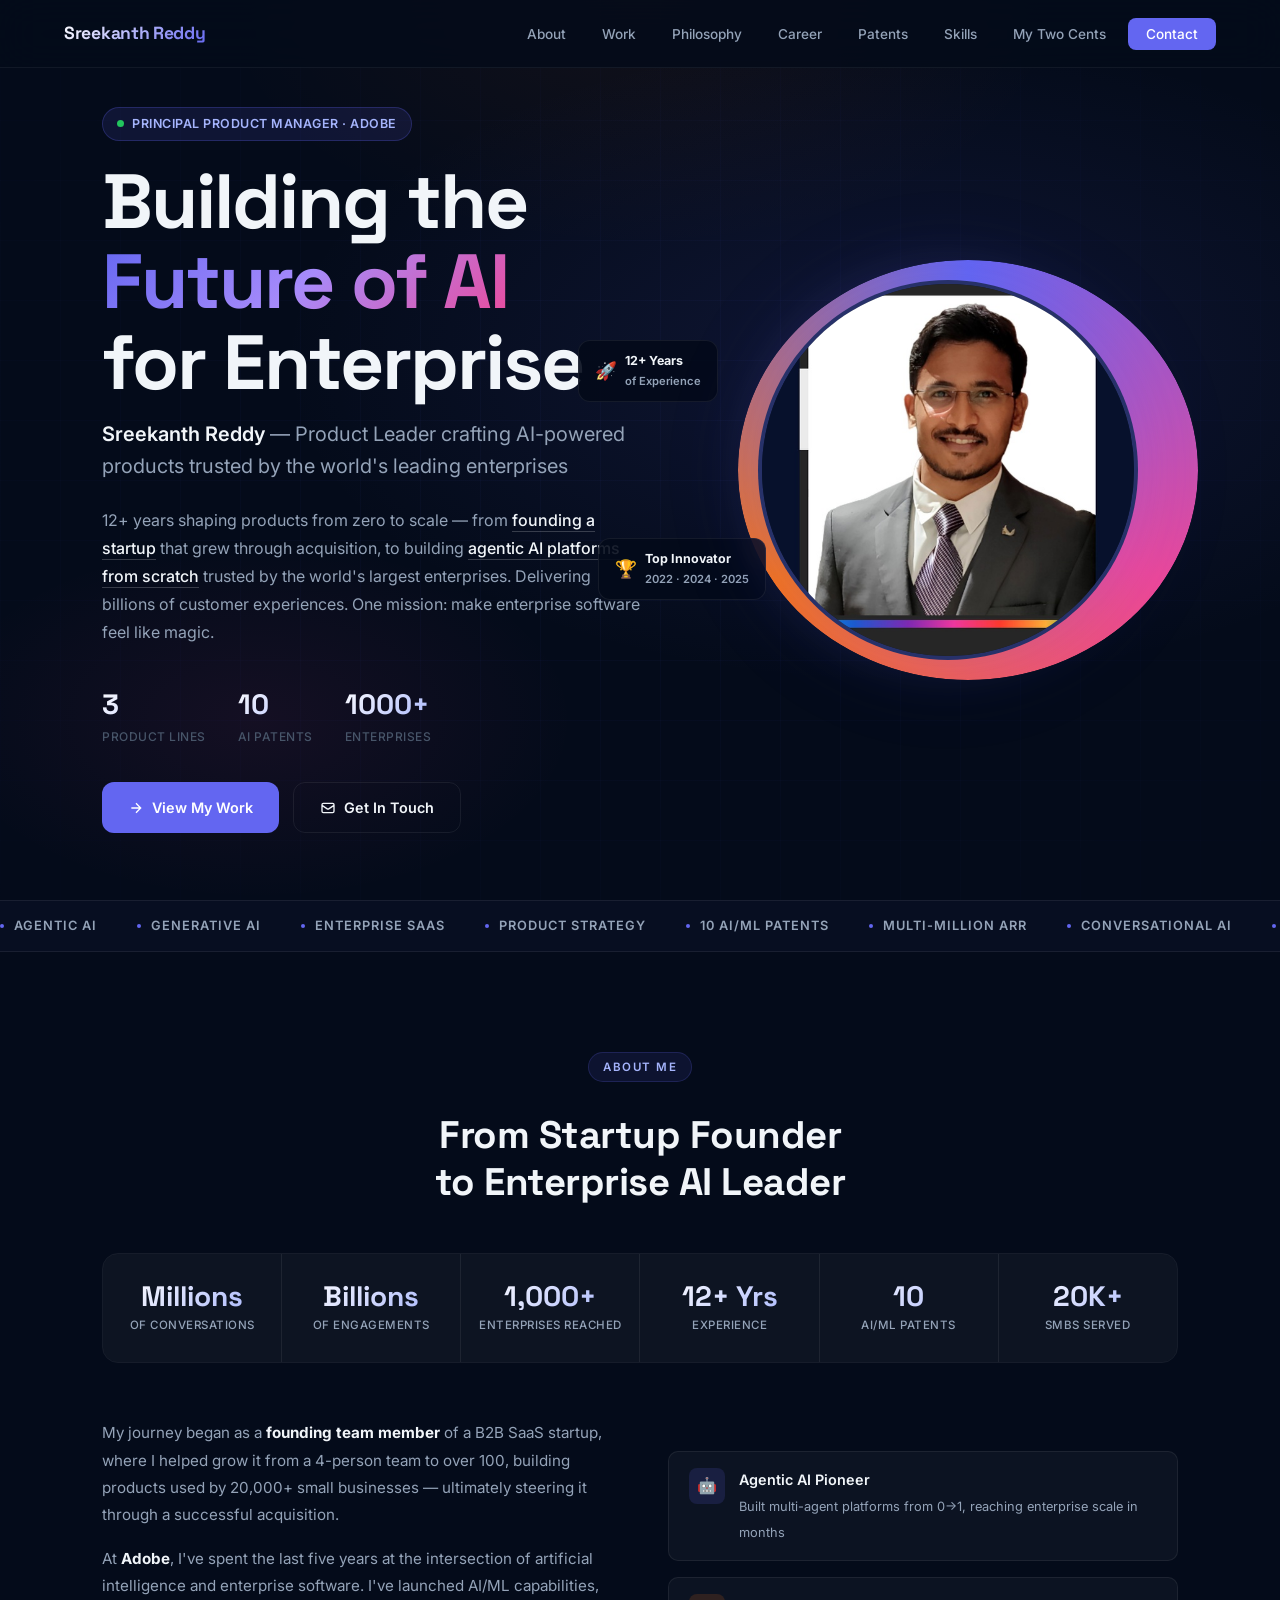
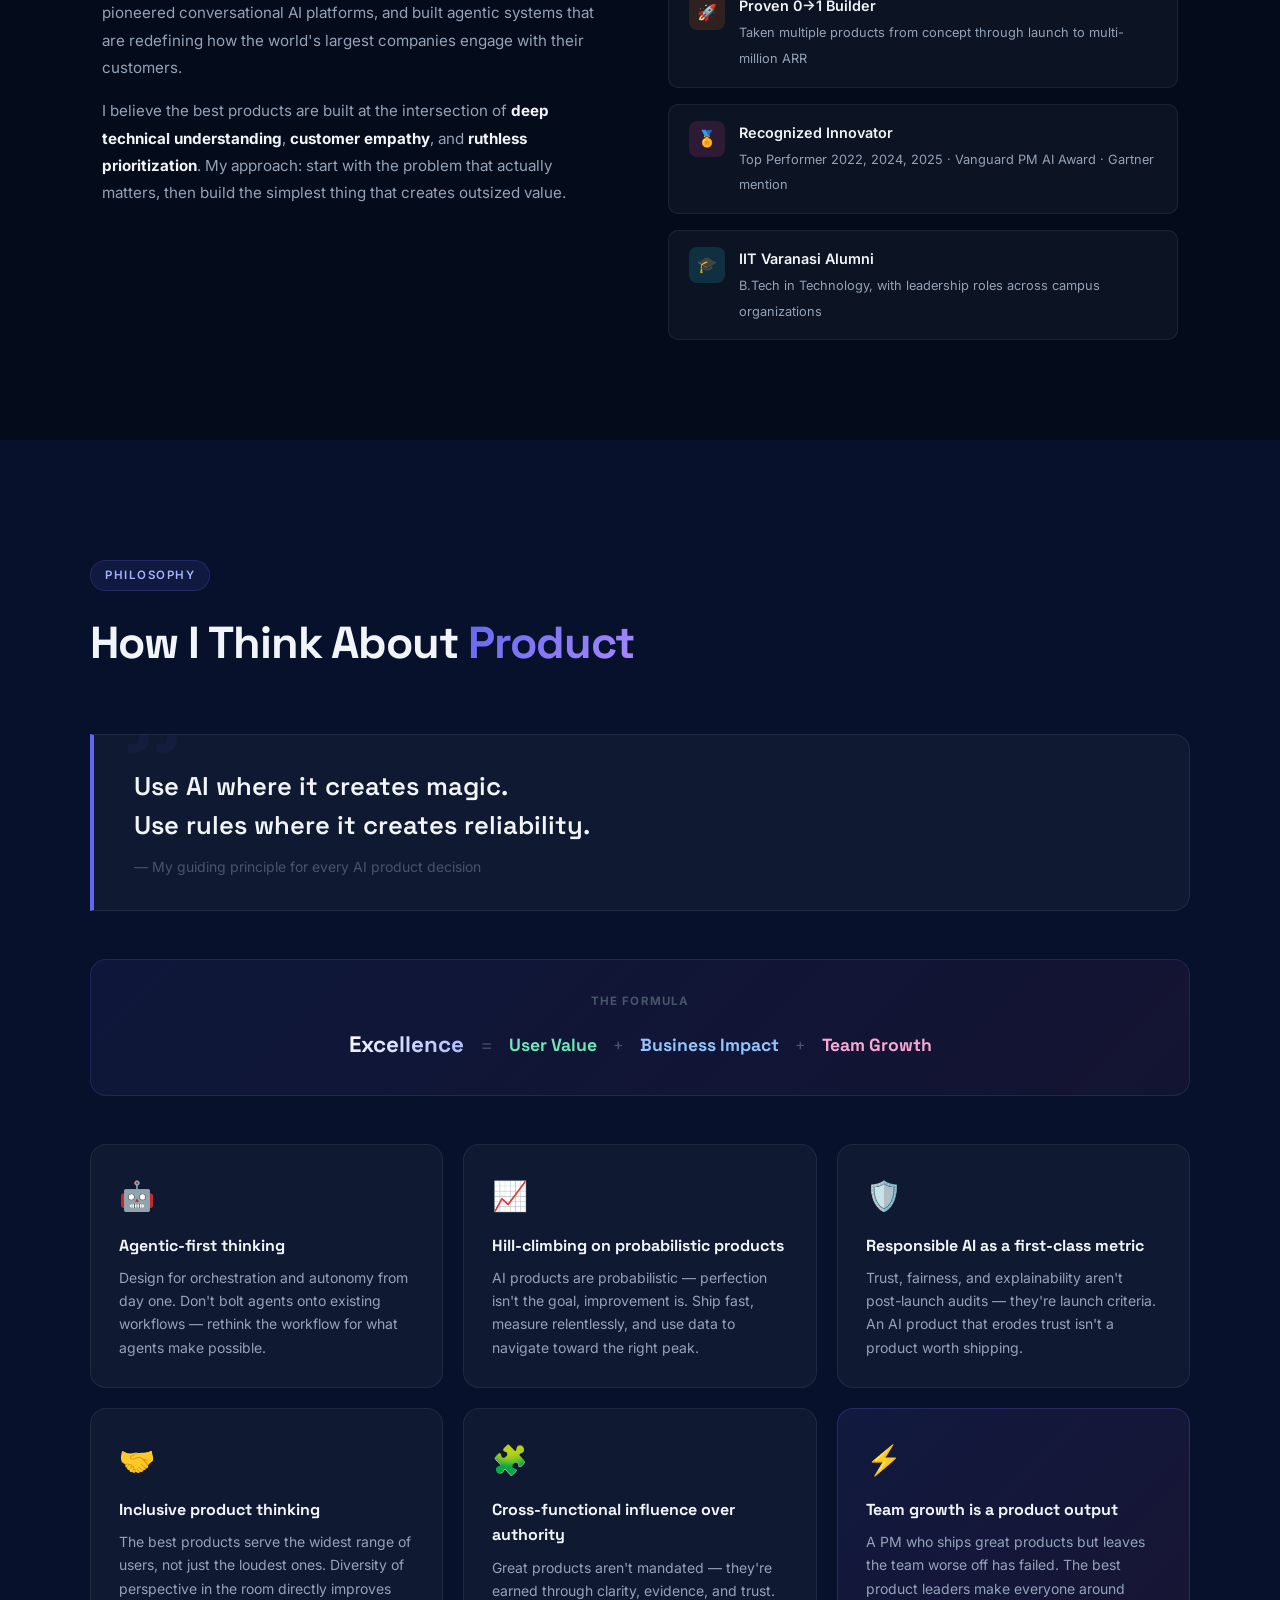
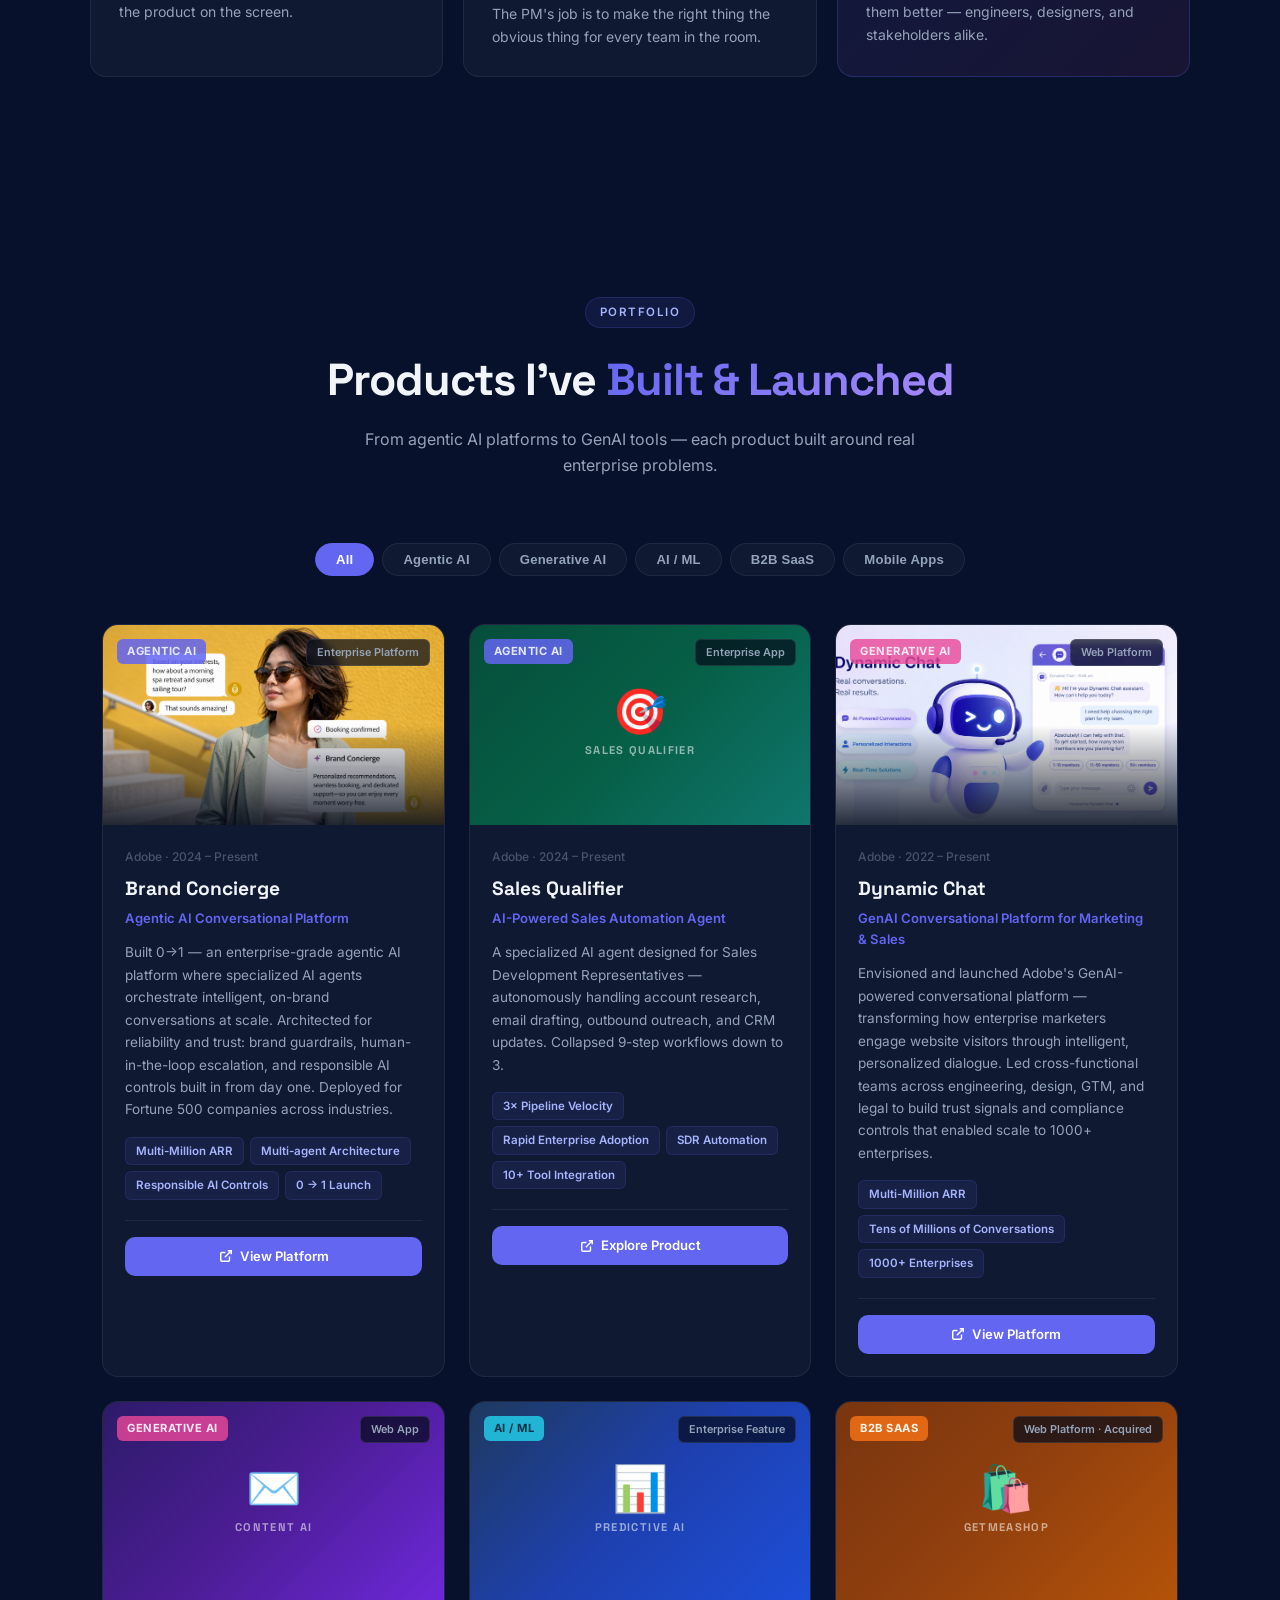
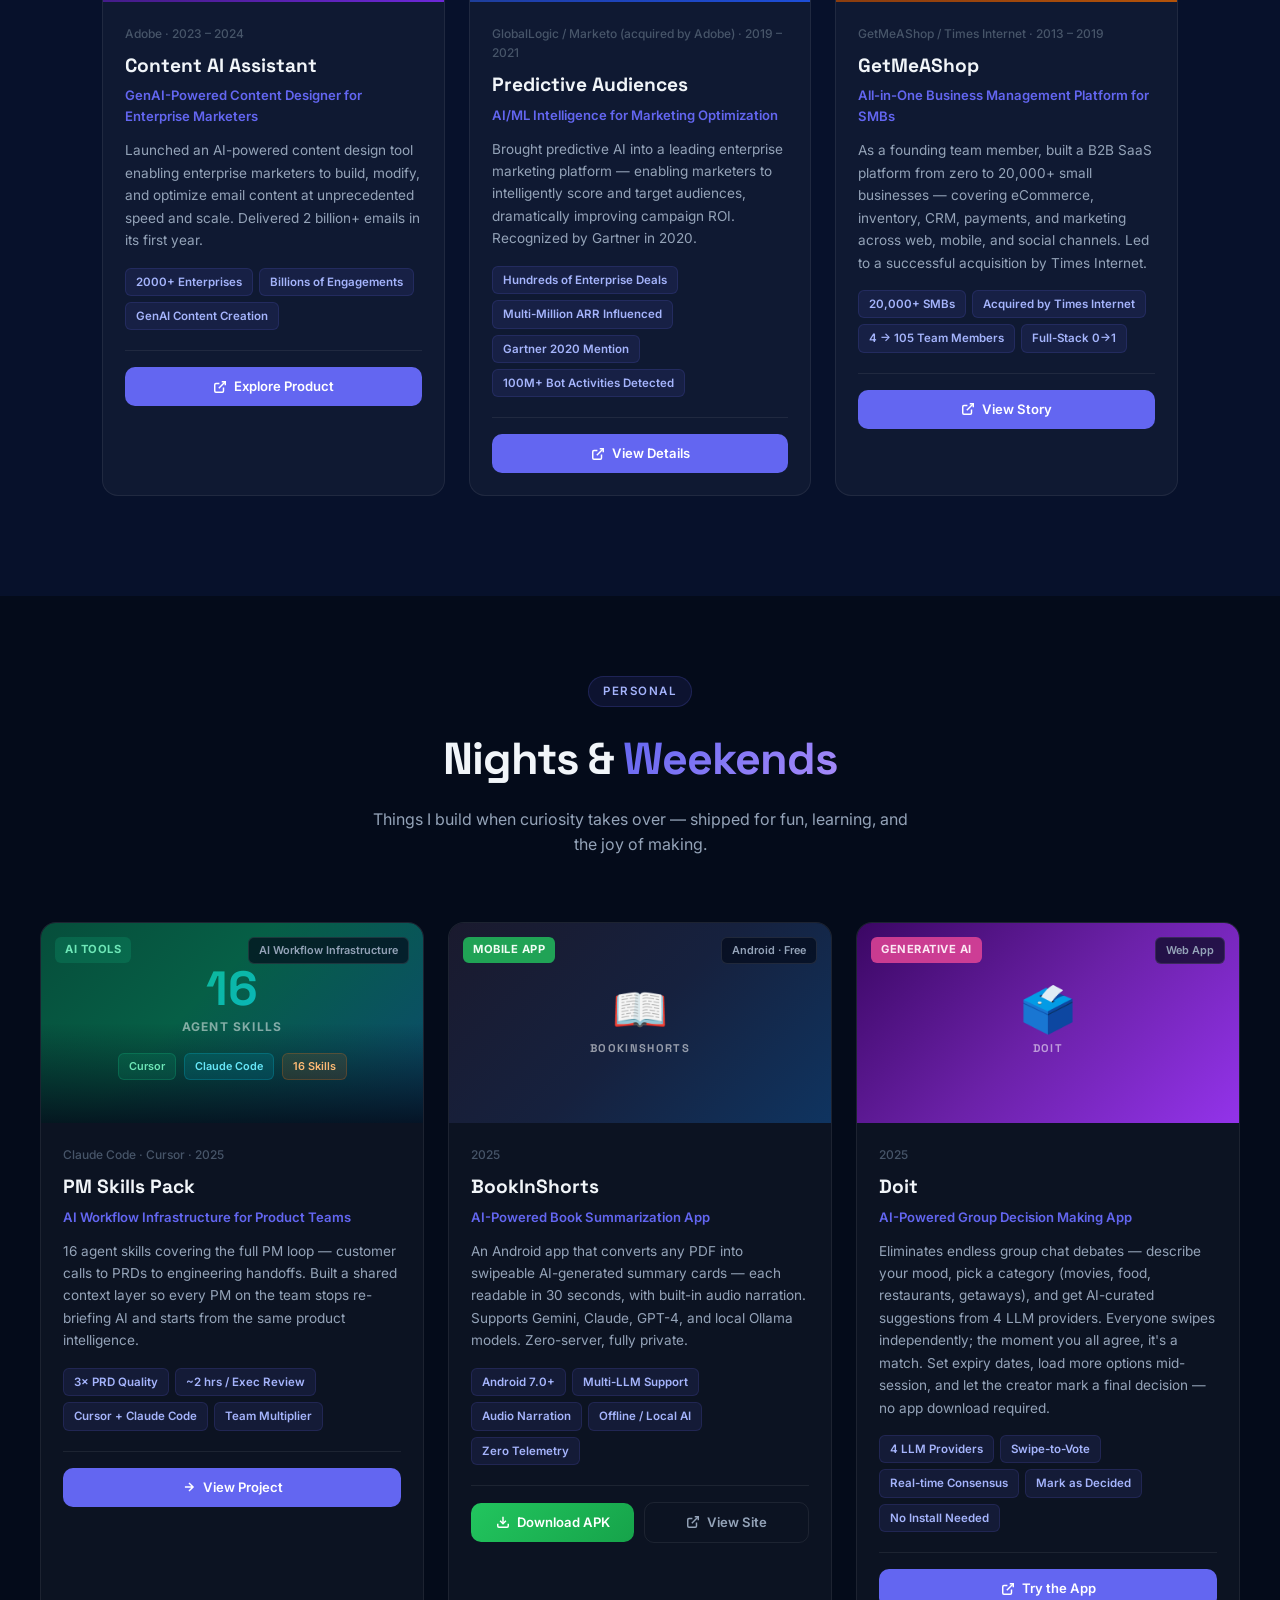
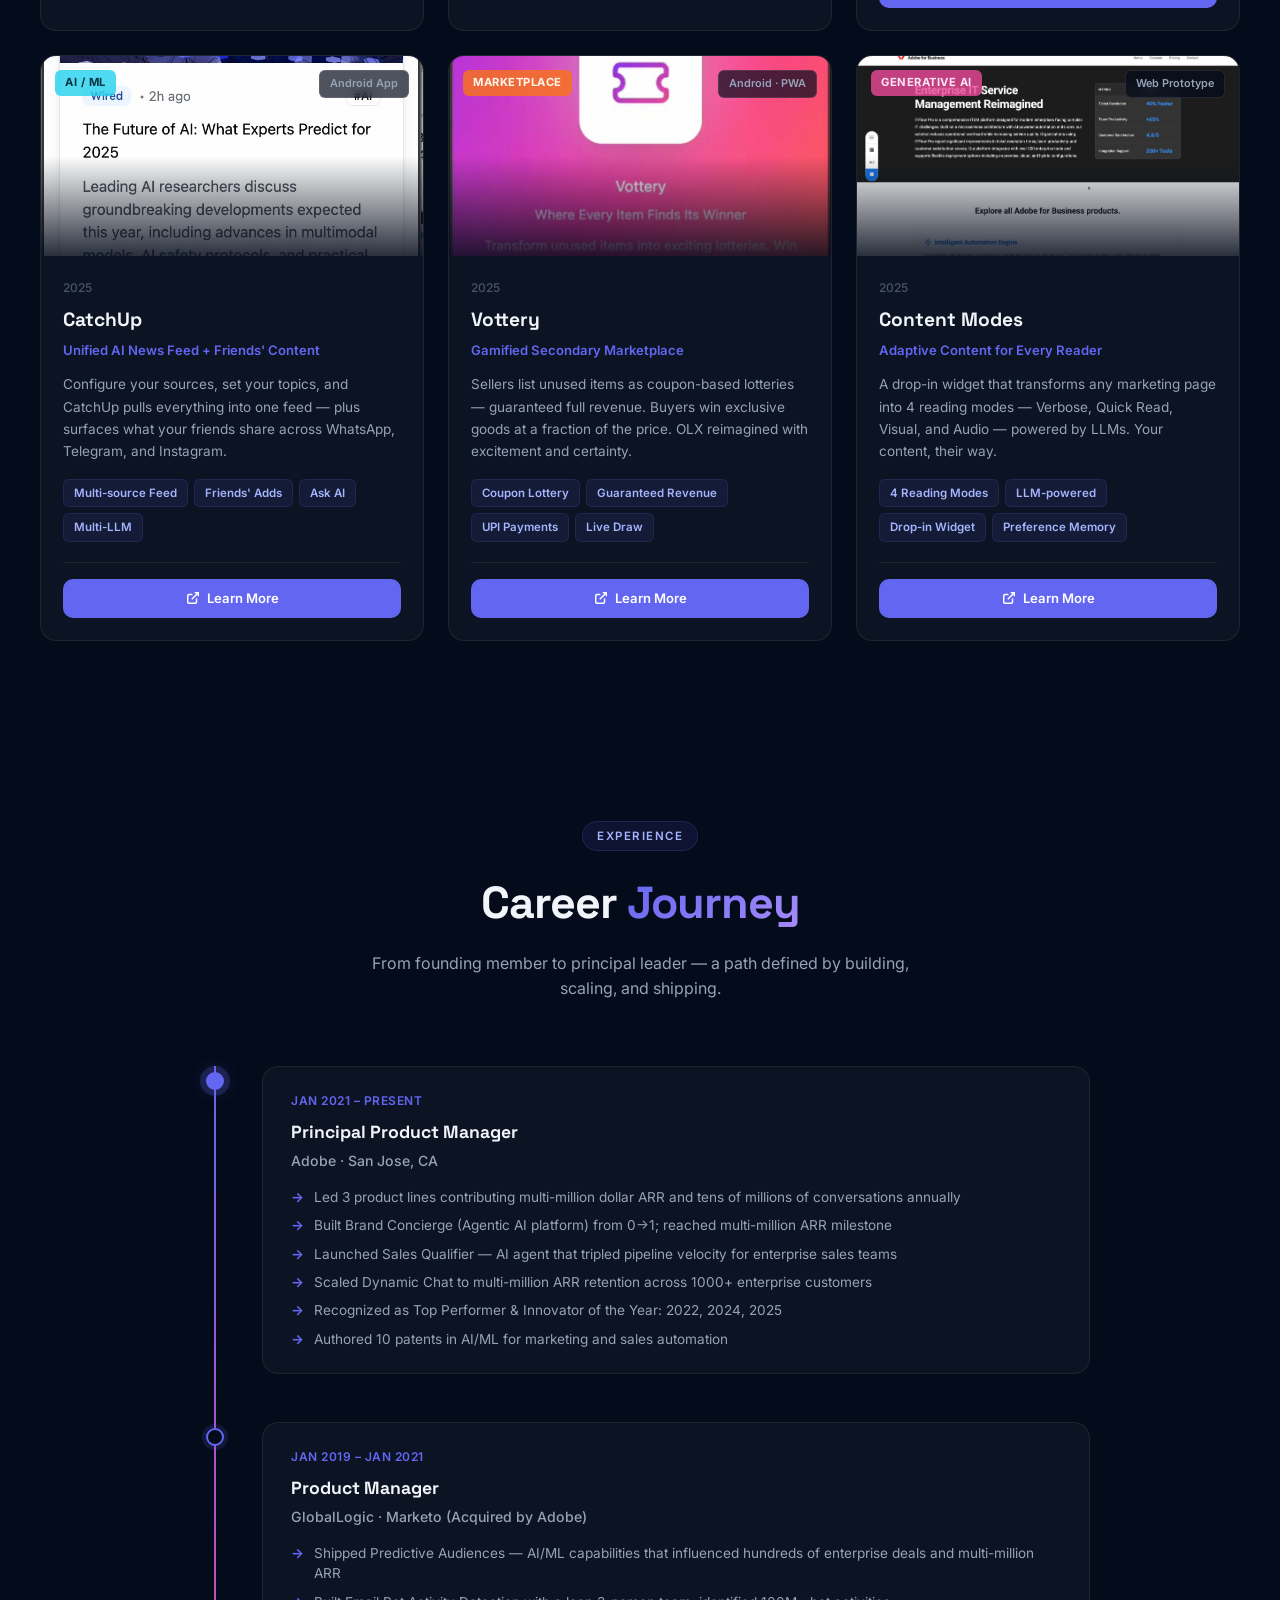
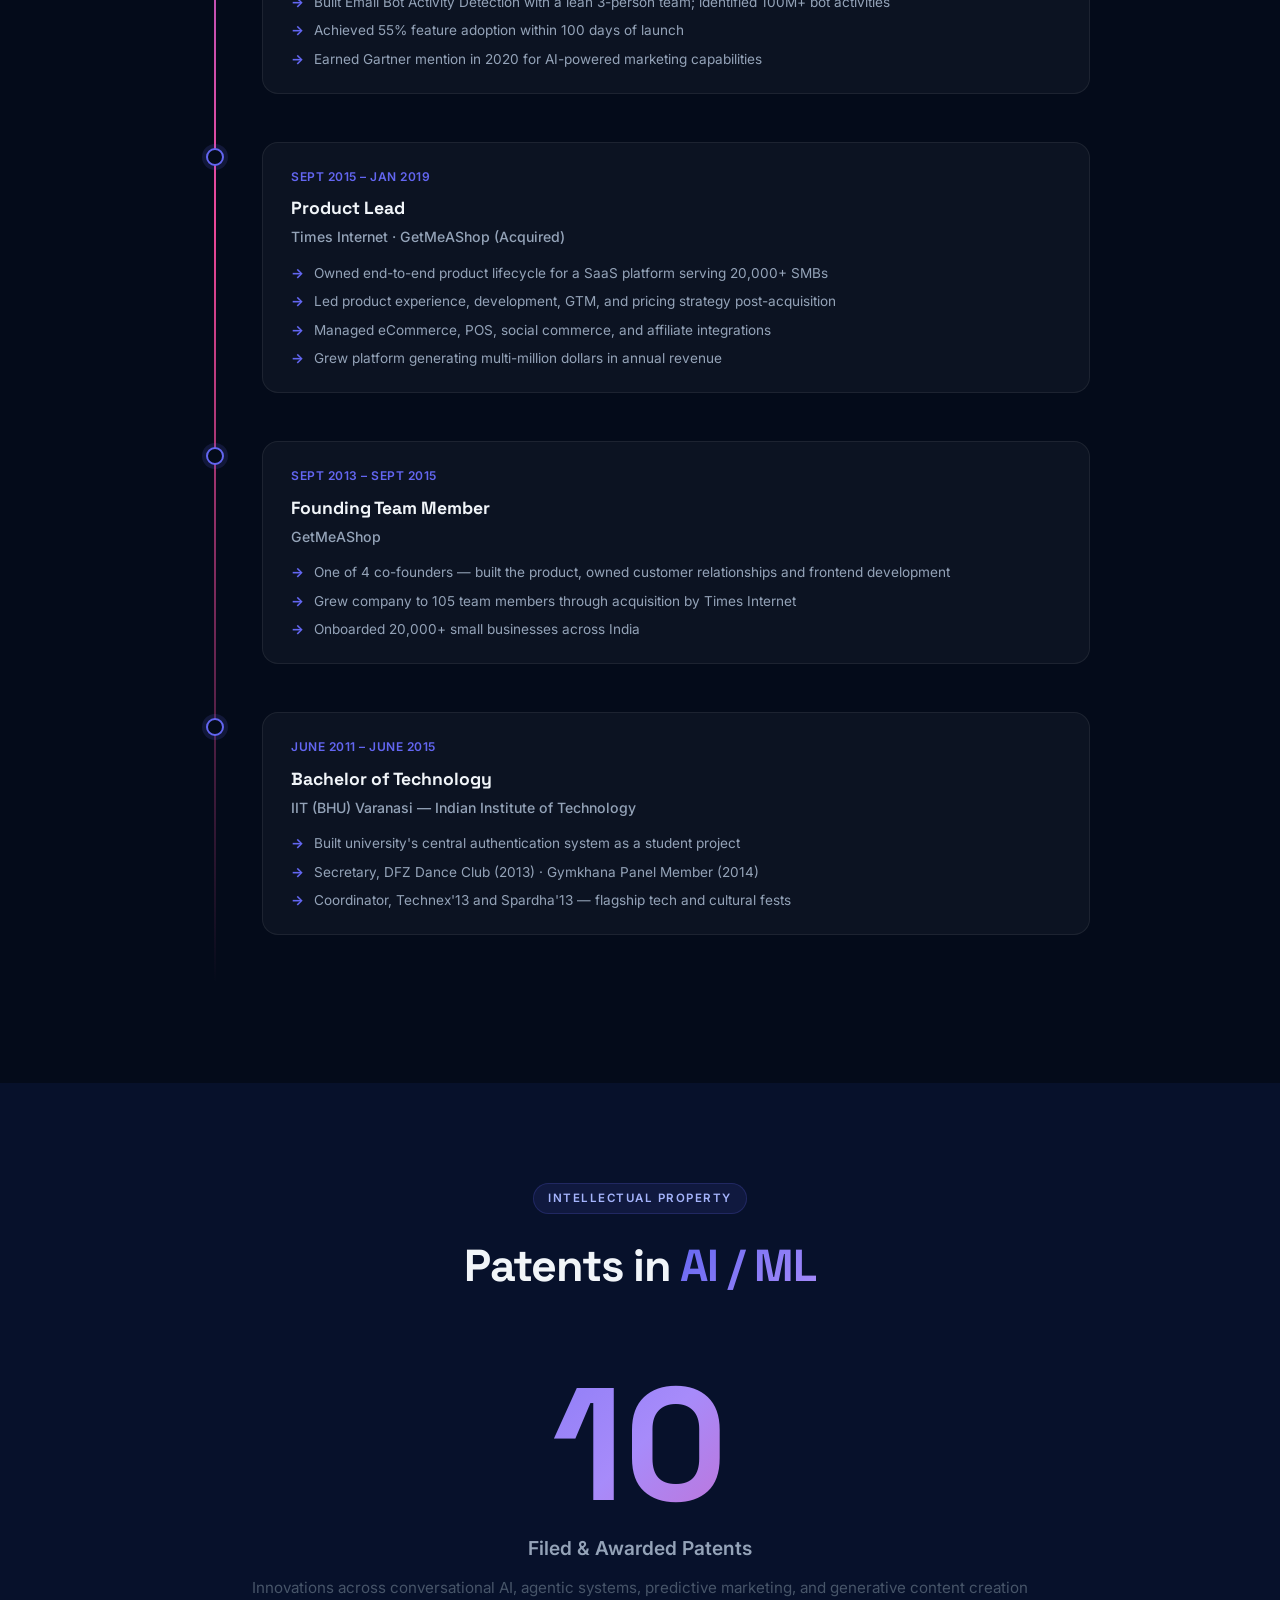
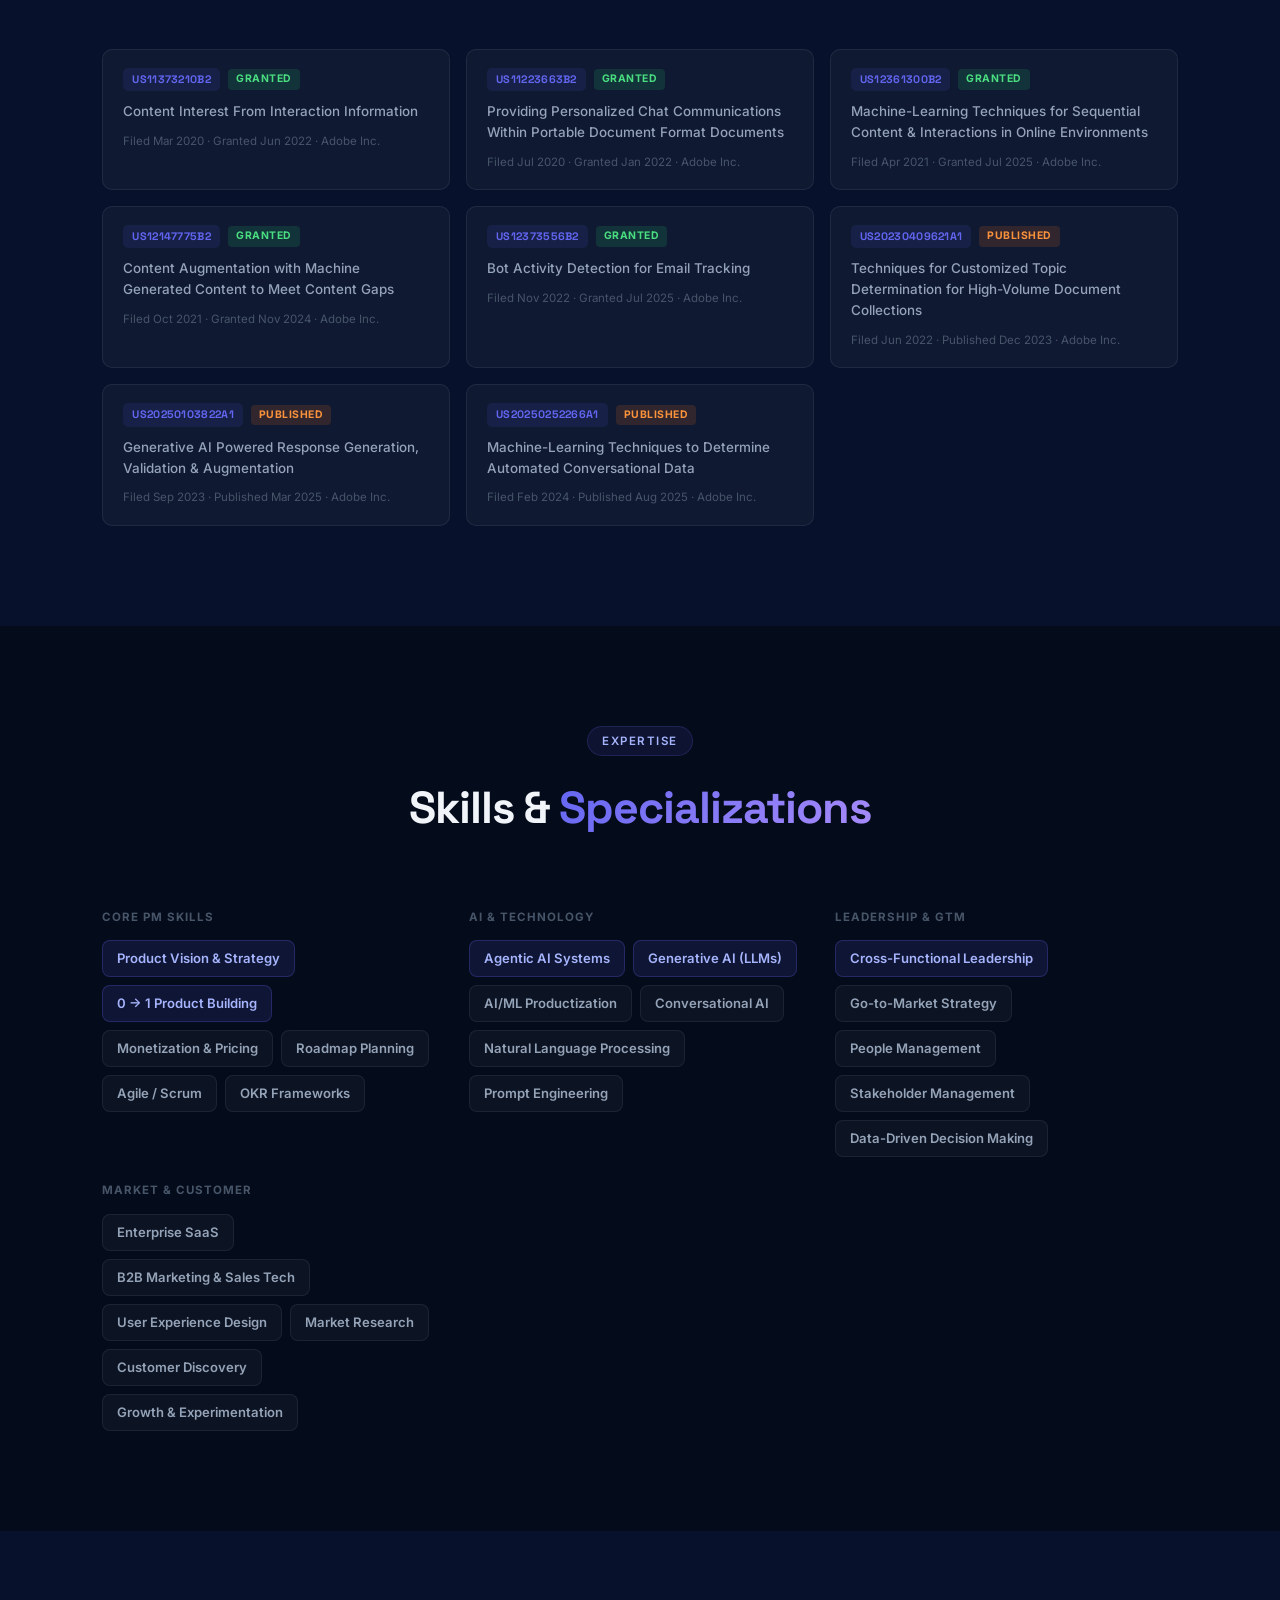
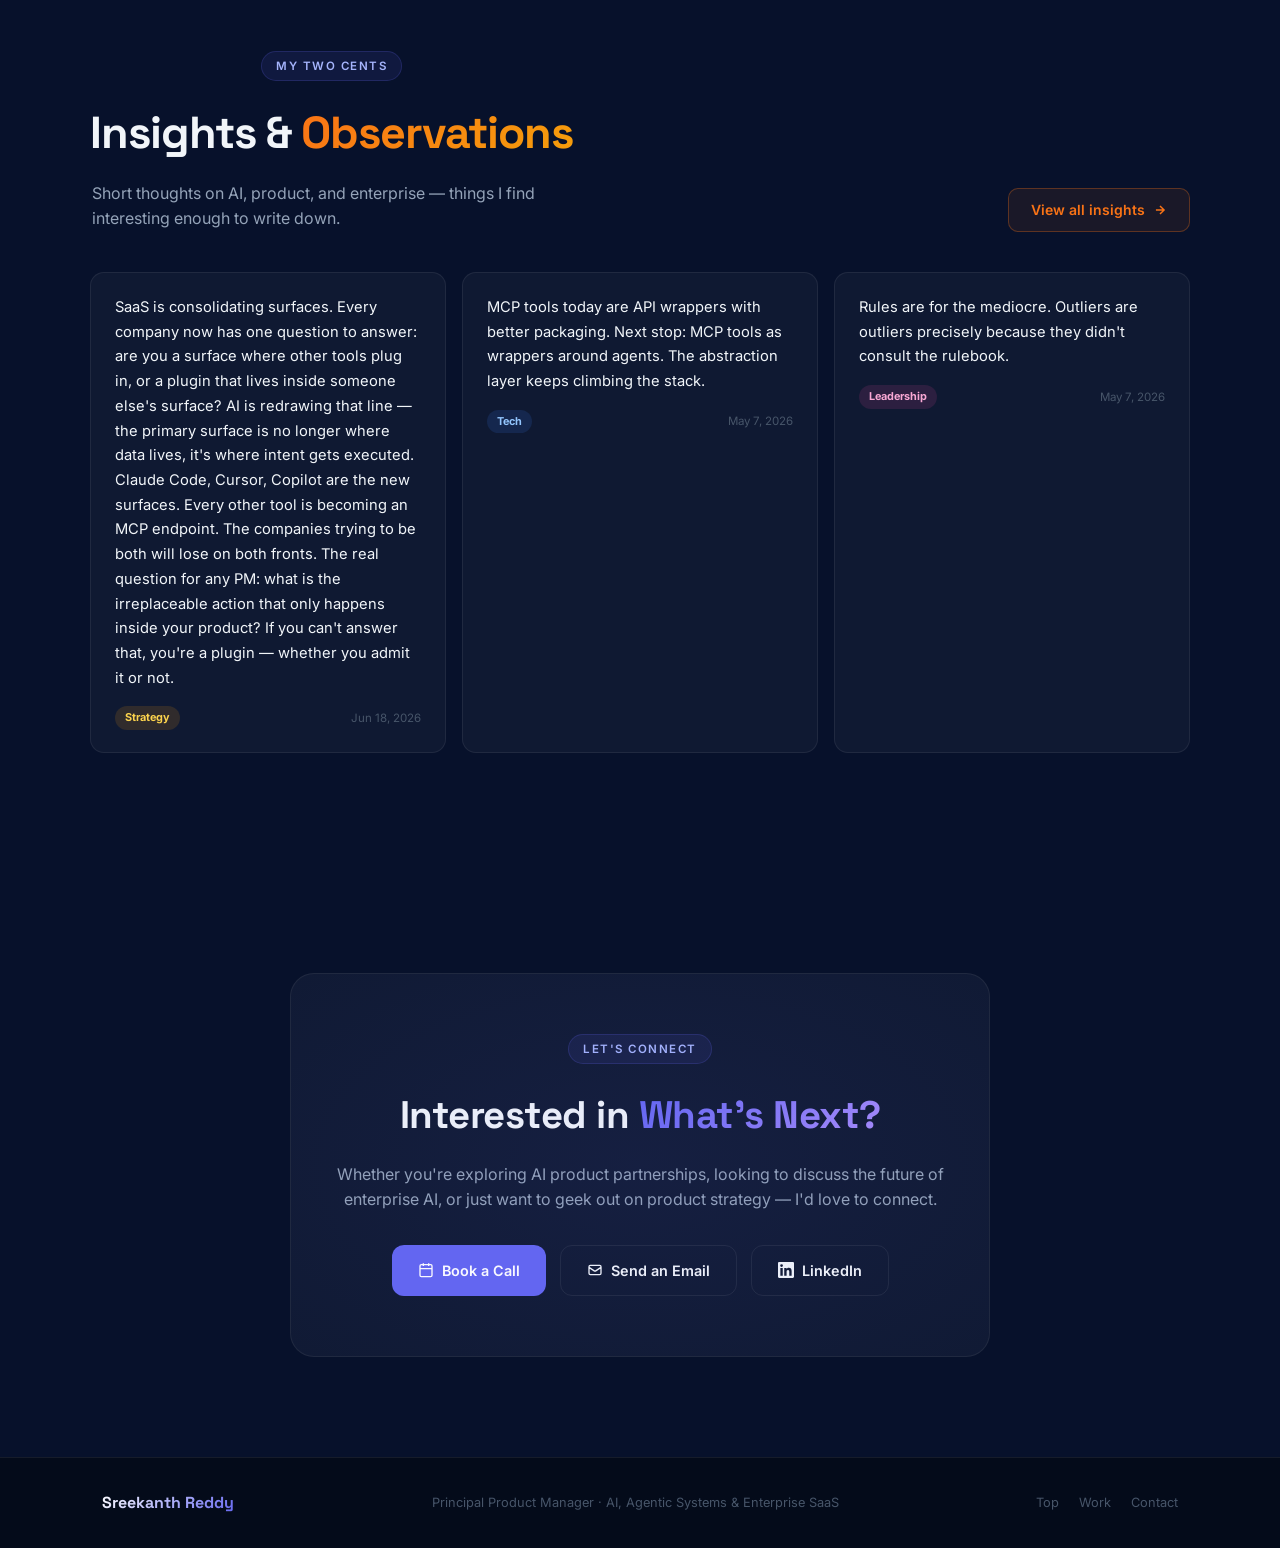
==== commit c20ad014: "Update patent count 9→10: add US11373210 (Content Interest From Interaction Information)" ====
--- a/index.html
+++ b/index.html
@@ -4,7 +4,7 @@
   <meta charset="UTF-8" />
   <meta name="viewport" content="width=device-width, initial-scale=1.0" />
   <title>Sreekanth Reddy — Product Leader | AI & Enterprise SaaS</title>
-  <meta name="description" content="Product leader with 12+ years building enterprise AI platforms at scale. 9 patents, 1000+ enterprises, agentic AI, conversational AI. Currently leading AI products at Adobe." />
+  <meta name="description" content="Product leader with 12+ years building enterprise AI platforms at scale. 10 patents, 1000+ enterprises, agentic AI, conversational AI. Currently leading AI products at Adobe." />
   <meta name="keywords" content="product manager, product leader, agentic AI, conversational AI, enterprise SaaS, Adobe, B2B SaaS, AI platform, IIT Varanasi" />
   <meta name="author" content="Sreekanth Reddy" />
   <meta name="robots" content="index, follow" />
@@ -23,7 +23,7 @@
         "givenName": "Sreekanth",
         "familyName": "Reddy",
         "jobTitle": "Principal Product Manager",
-        "description": "Product leader with 12+ years building enterprise AI platforms at scale. 9 AI/ML patents. Co-founder of GetMeAShop (acquired). Currently leading Agentic AI and Conversational AI products at Adobe.",
+        "description": "Product leader with 12+ years building enterprise AI platforms at scale. 10 AI/ML patents. Co-founder of GetMeAShop (acquired). Currently leading Agentic AI and Conversational AI products at Adobe.",
         "url": "https://sree-kanth.netlify.app",
         "email": "rsrikanth080@gmail.com",
         "sameAs": [
@@ -133,13 +133,13 @@
   <meta property="og:type" content="website" />
   <meta property="og:url" content="https://sree-kanth.netlify.app/" />
   <meta property="og:title" content="Sreekanth Reddy — Product Leader | AI & Enterprise SaaS" />
-  <meta property="og:description" content="Product leader with 12+ years building enterprise AI platforms at scale. 9 patents, 1000+ enterprises, agentic AI, conversational AI. Currently leading AI products at Adobe." />
+  <meta property="og:description" content="Product leader with 12+ years building enterprise AI platforms at scale. 10 patents, 1000+ enterprises, agentic AI, conversational AI. Currently leading AI products at Adobe." />
   <meta property="og:site_name" content="Sreekanth Reddy" />
 
   <!-- Twitter Card -->
   <meta name="twitter:card" content="summary_large_image" />
   <meta name="twitter:title" content="Sreekanth Reddy — Product Leader | AI & Enterprise SaaS" />
-  <meta name="twitter:description" content="Product leader with 12+ years building enterprise AI platforms at scale. 9 patents, 1000+ enterprises, agentic AI, conversational AI." />
+  <meta name="twitter:description" content="Product leader with 12+ years building enterprise AI platforms at scale. 10 patents, 1000+ enterprises, agentic AI, conversational AI." />
 
   <link rel="preconnect" href="https://fonts.googleapis.com" />
   <link rel="preconnect" href="https://fonts.gstatic.com" crossorigin />
@@ -1169,7 +1169,7 @@
             <div class="stat-label">Product Lines</div>
           </div>
           <div class="stat-item">
-            <div class="stat-num" data-count="9" data-suffix="">9</div>
+            <div class="stat-num" data-count="10" data-suffix="">10</div>
             <div class="stat-label">AI Patents</div>
           </div>
           <div class="stat-item">
@@ -1251,7 +1251,7 @@
           <div class="sc-label">Experience</div>
         </div>
         <div class="stats-strip-item">
-          <div class="big-num counter" data-target="9" data-prefix="" data-suffix="">0</div>
+          <div class="big-num counter" data-target="10" data-prefix="" data-suffix="">0</div>
           <div class="sc-label">AI/ML Patents</div>
         </div>
         <div class="stats-strip-item">
@@ -1858,7 +1858,7 @@
             <li>Launched Sales Qualifier — AI agent that tripled pipeline velocity for enterprise sales teams</li>
             <li>Scaled Dynamic Chat to multi-million ARR retention across 1000+ enterprise customers</li>
             <li>Recognized as Top Performer & Innovator of the Year: 2022, 2024, 2025</li>
-            <li>Authored 9 patents in AI/ML for marketing and sales automation</li>
+            <li>Authored 10 patents in AI/ML for marketing and sales automation</li>
           </ul>
         </div>
       </div>
@@ -1932,12 +1932,21 @@
     </div>
 
     <div class="patents-hero reveal">
-      <span class="patents-count">9</span>
+      <span class="patents-count">10</span>
       <span class="patents-label">Filed & Awarded Patents</span>
       <p class="patents-sub">Innovations across conversational AI, agentic systems, predictive marketing, and generative content creation</p>
     </div>
 
     <div class="patents-grid stagger">
+
+      <div class="patent-item">
+        <div class="patent-header">
+          <a class="patent-num" href="https://patents.justia.com/patent/11373210" target="_blank" rel="noopener">US11373210B2</a>
+          <span class="patent-status status-granted">Granted</span>
+        </div>
+        <div class="patent-title">Content Interest From Interaction Information</div>
+        <div class="patent-date">Filed Mar 2020 · Granted Jun 2022 · Adobe Inc.</div>
+      </div>
 
       <div class="patent-item">
         <div class="patent-header">
@@ -2123,10 +2132,10 @@
     // ─── MARQUEE ITEMS ───
     const marqueeItems = [
       'Agentic AI', 'Generative AI', 'Enterprise SaaS', 'Product Strategy',
-      '9 AI/ML Patents', 'Multi-Million ARR', 'Conversational AI', 'IIT Varanasi',
+      '10 AI/ML Patents', 'Multi-Million ARR', 'Conversational AI', 'IIT Varanasi',
       '0→1 Product Building', 'Multi-Agent Systems', 'Adobe', '1000+ Enterprises',
       'Top Innovator 2025', 'Predictive ML', 'Go-to-Market', 'Agentic AI', 'Generative AI',
-      'Enterprise SaaS', 'Product Strategy', '9 AI/ML Patents', 'Multi-Million ARR', 'Conversational AI',
+      'Enterprise SaaS', 'Product Strategy', '10 AI/ML Patents', 'Multi-Million ARR', 'Conversational AI',
       'IIT Varanasi', '0→1 Product Building', 'Multi-Agent Systems', 'Adobe', '1000+ Enterprises',
       'Top Innovator 2025', 'Predictive ML', 'Go-to-Market'
     ];
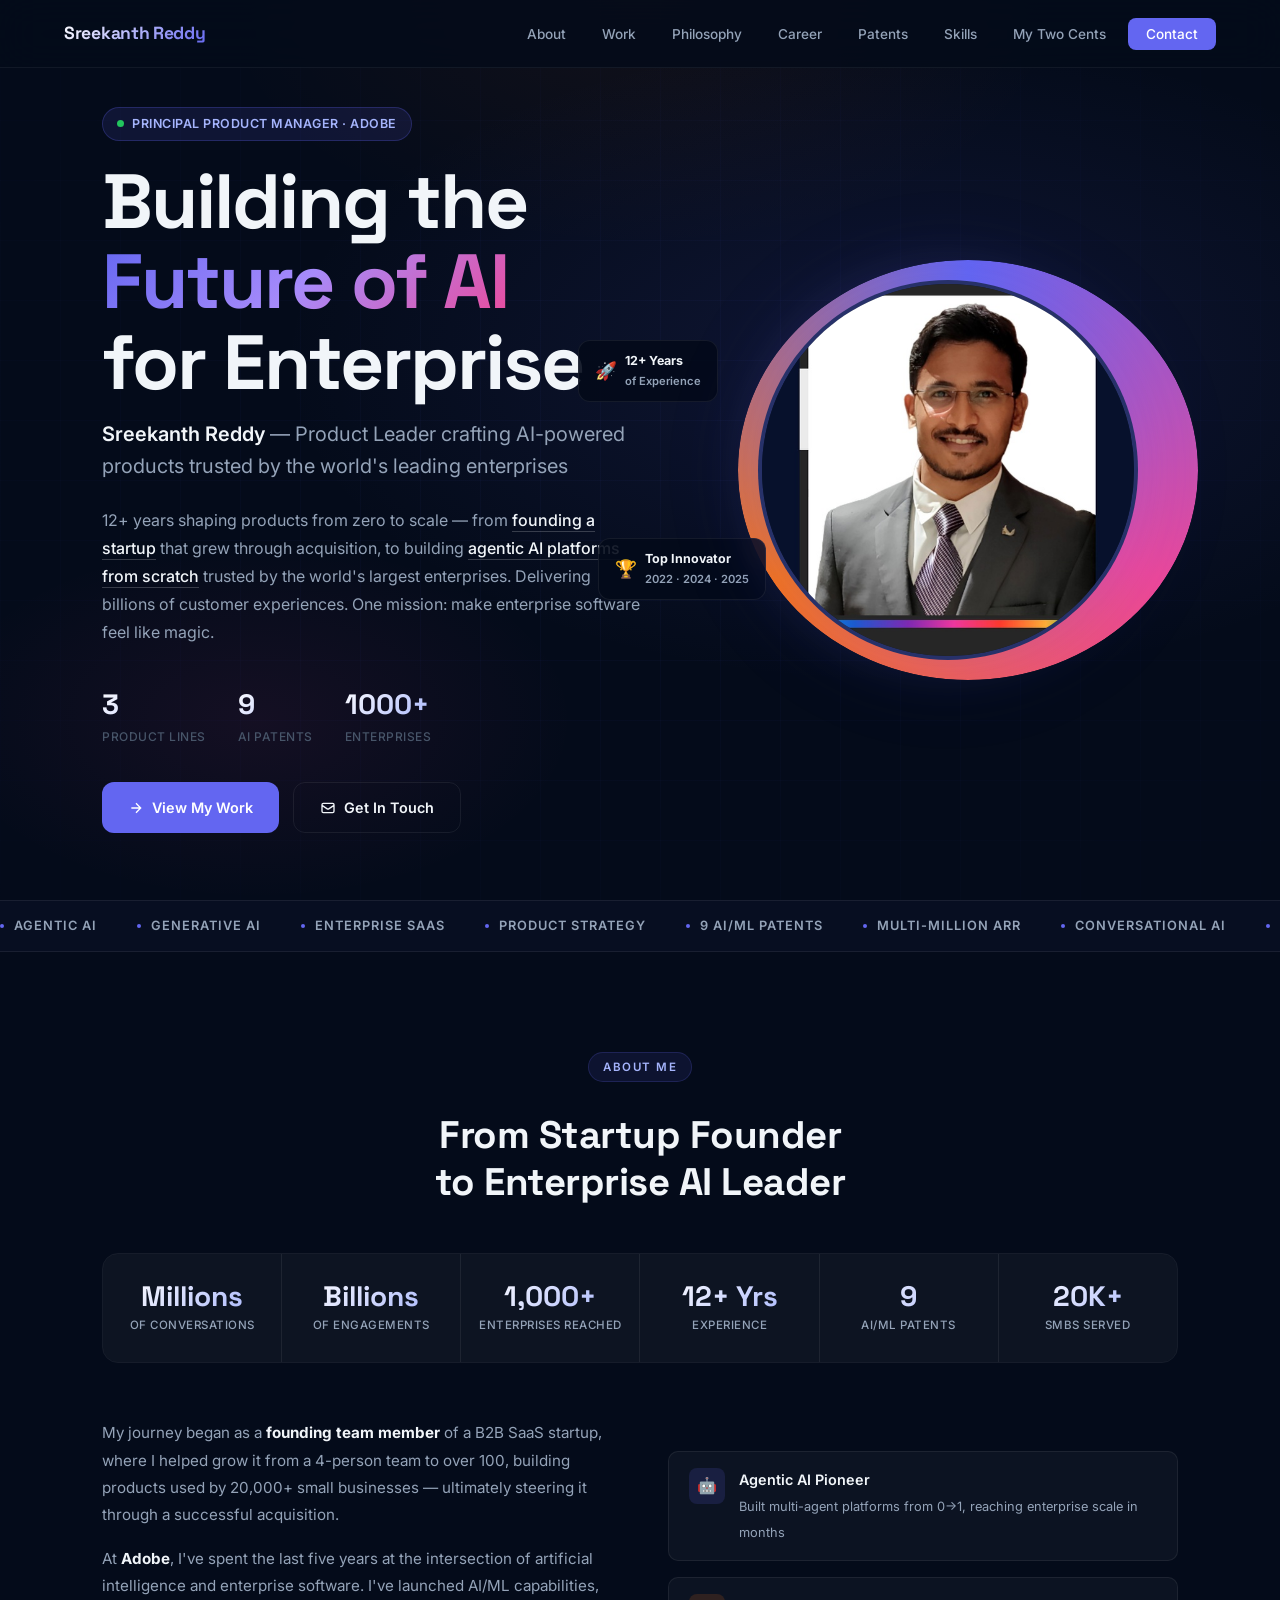
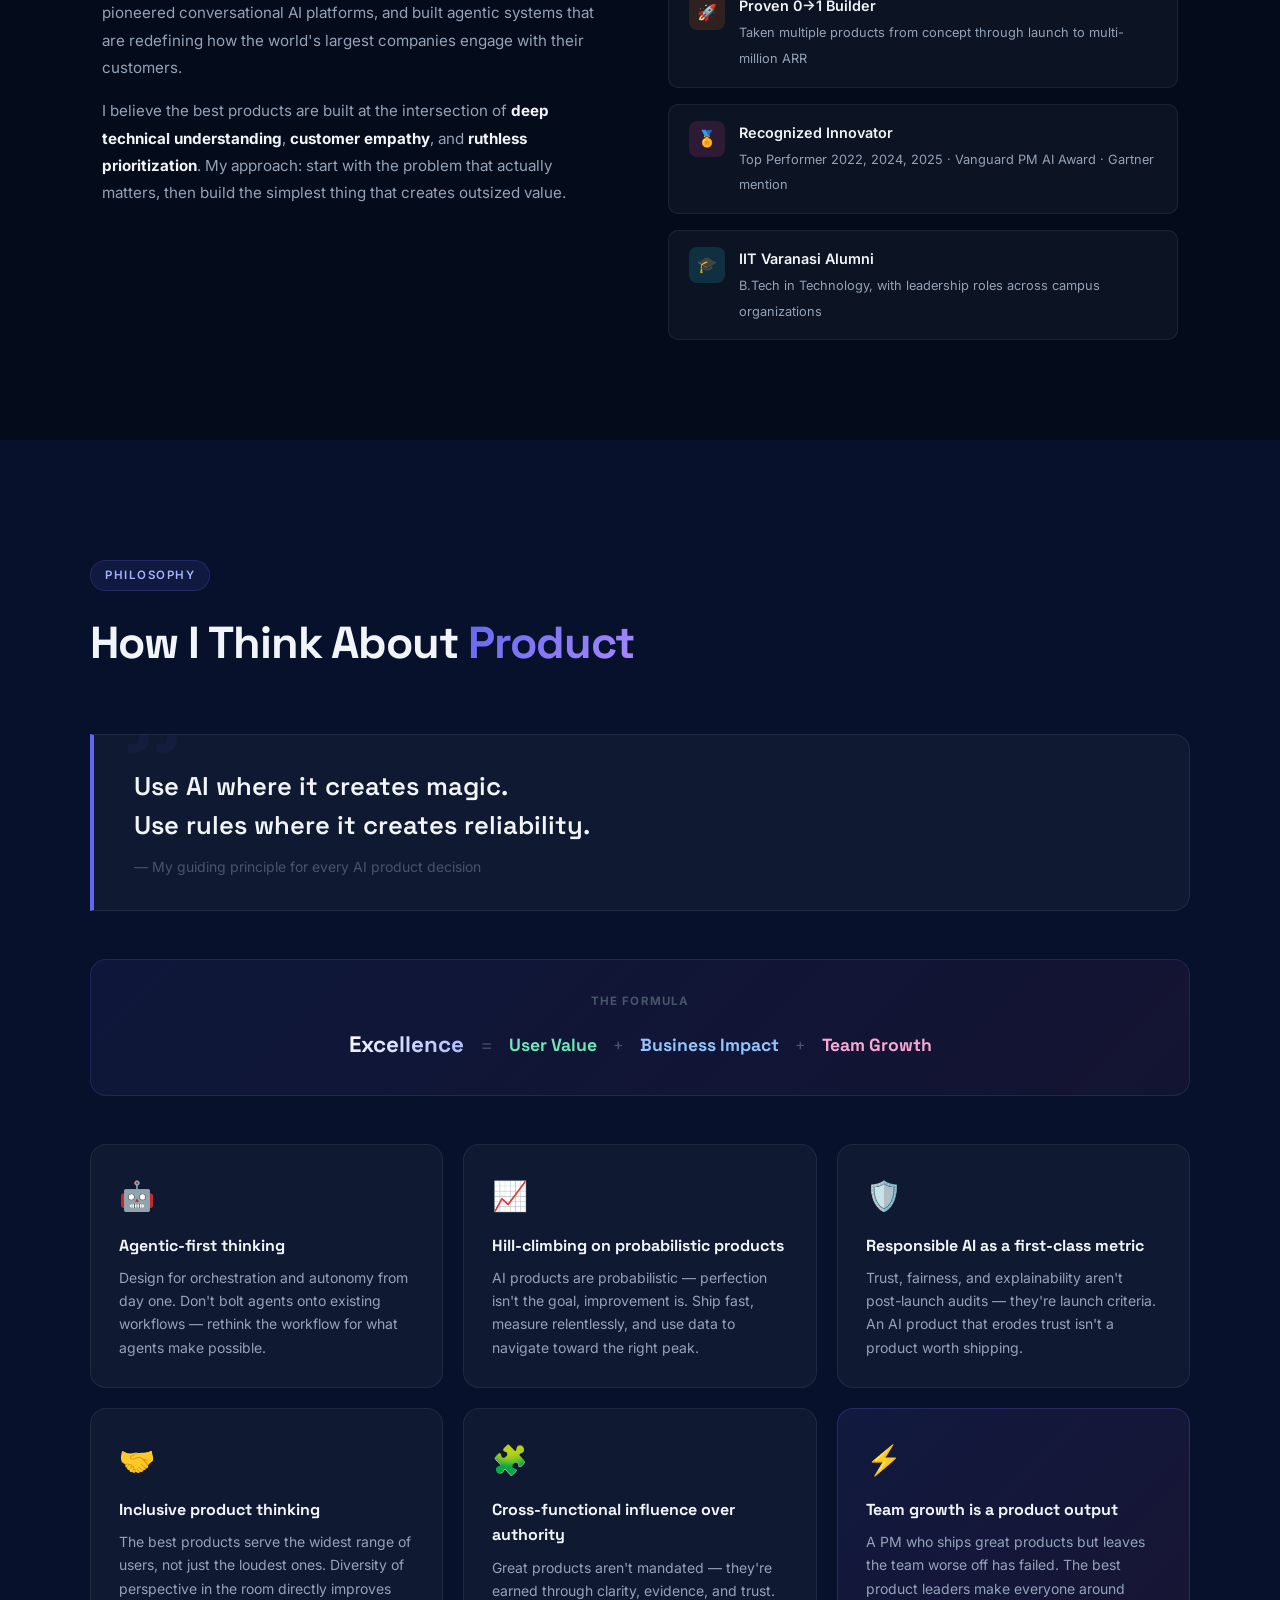
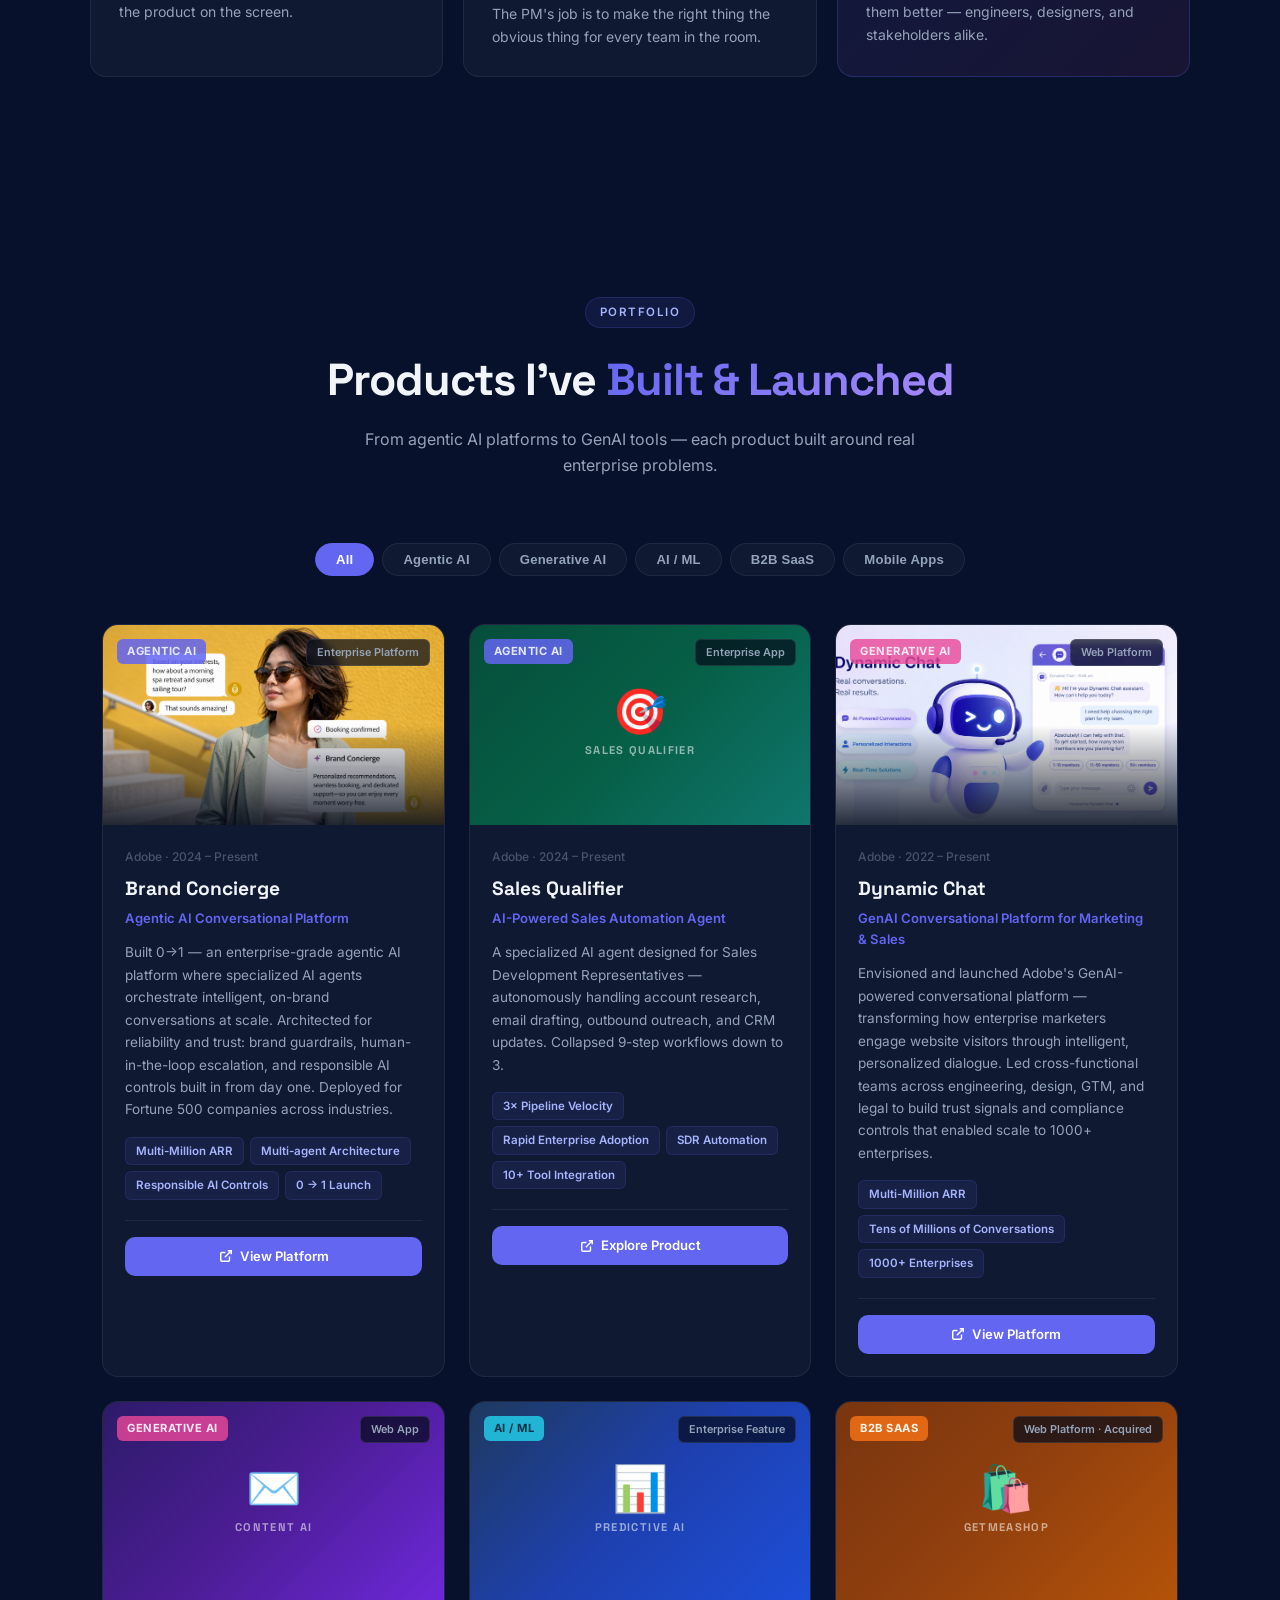
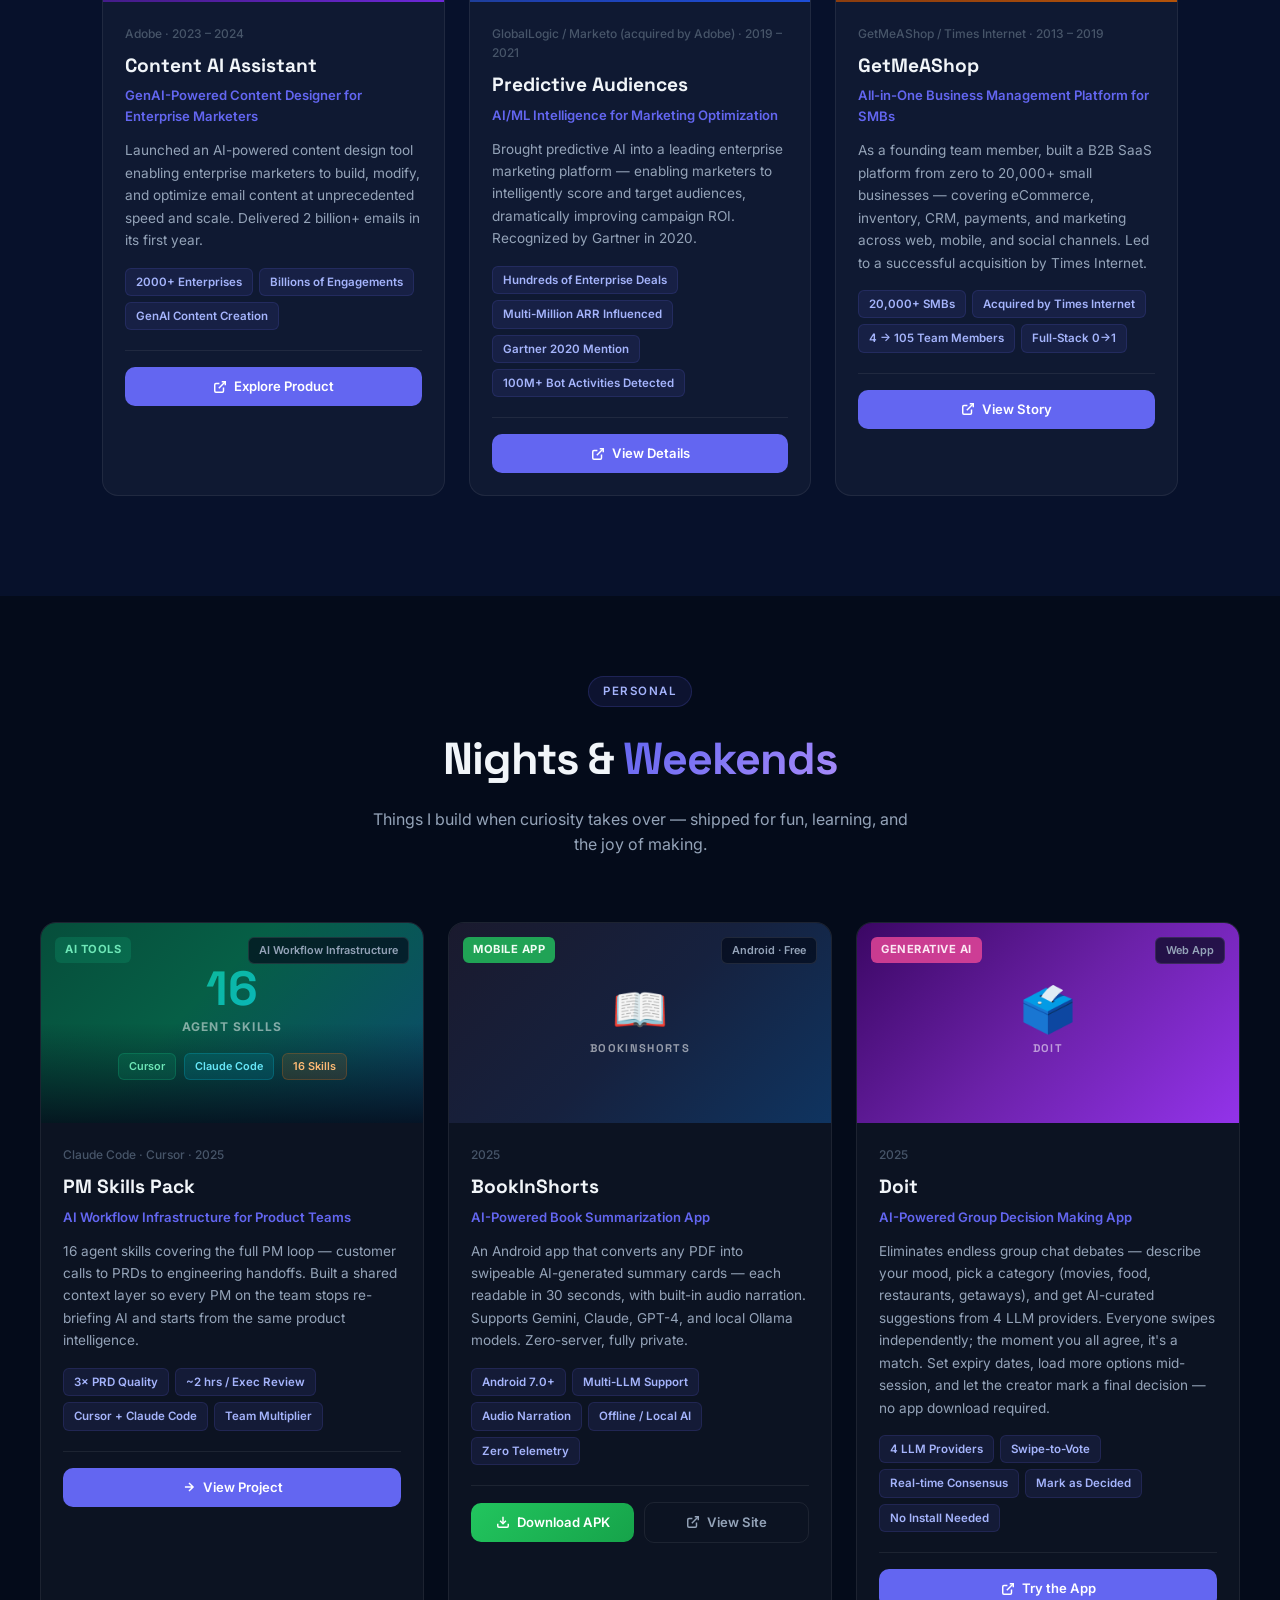
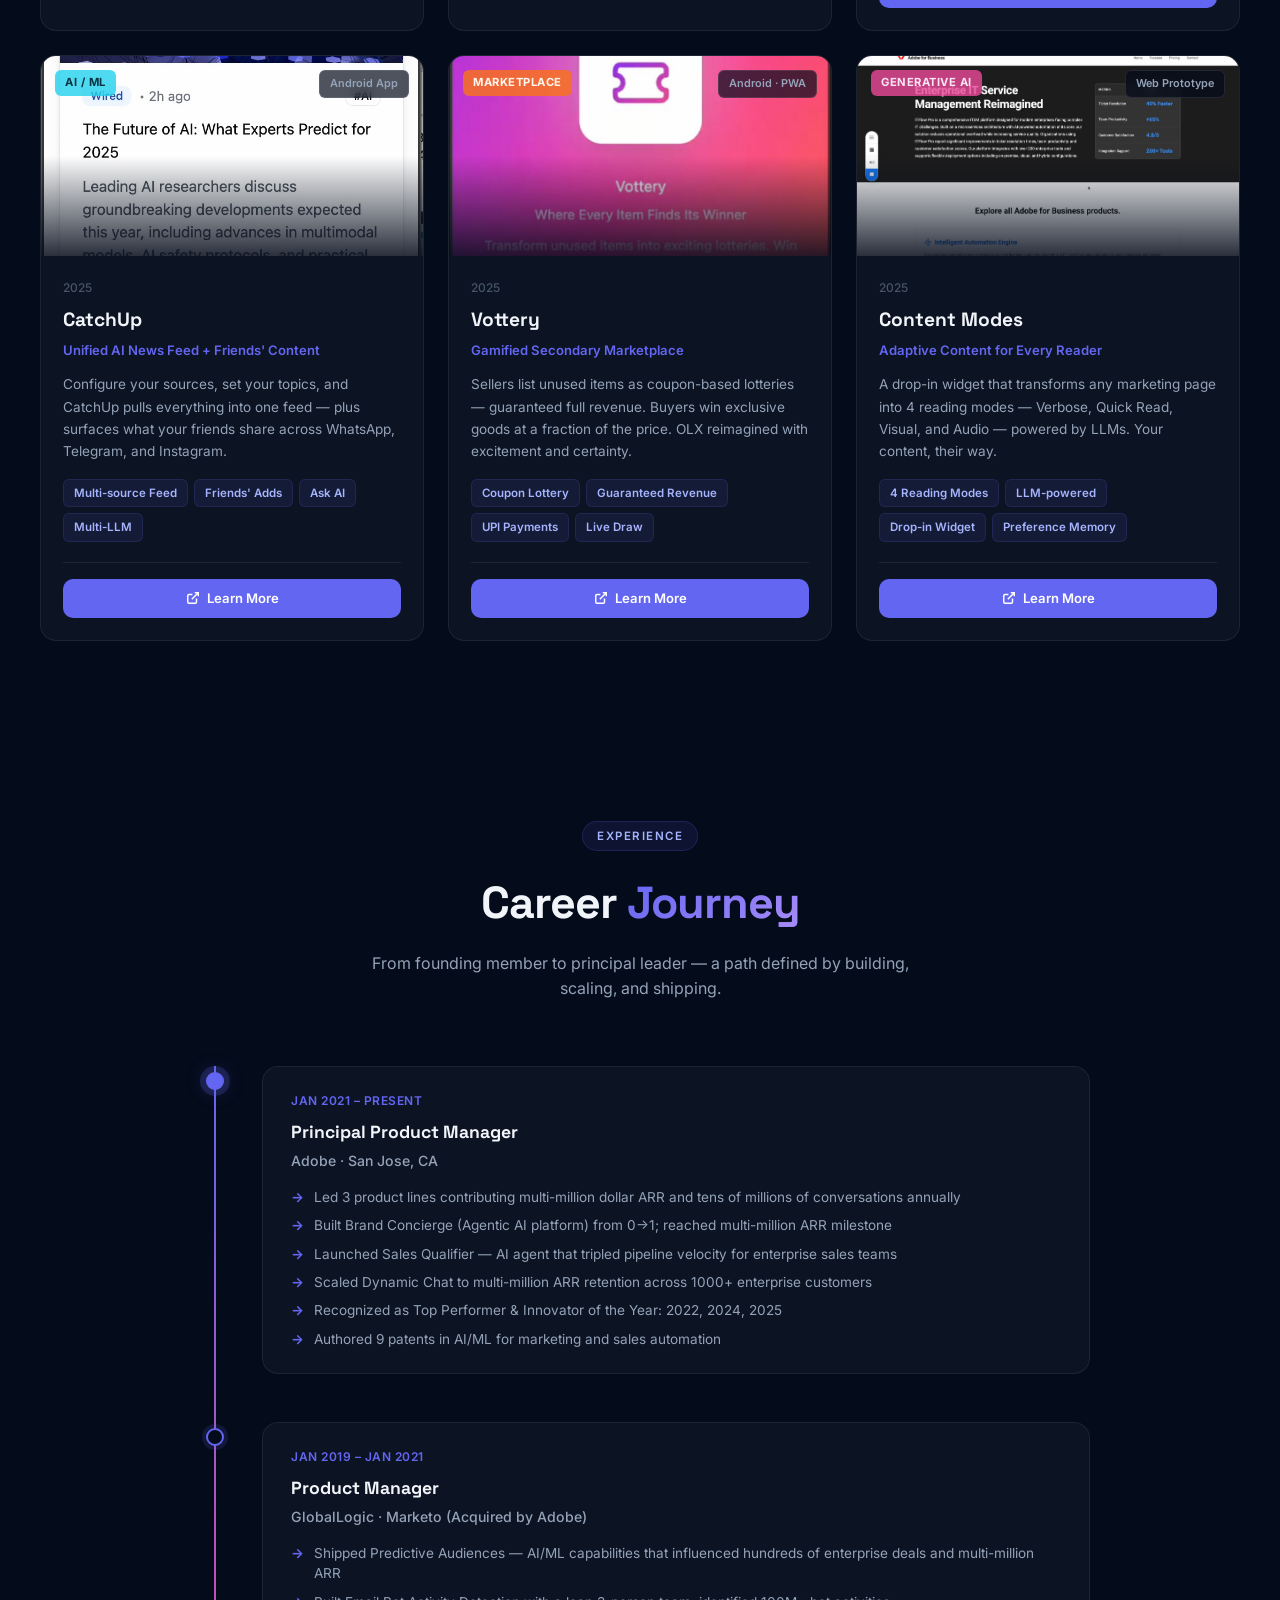
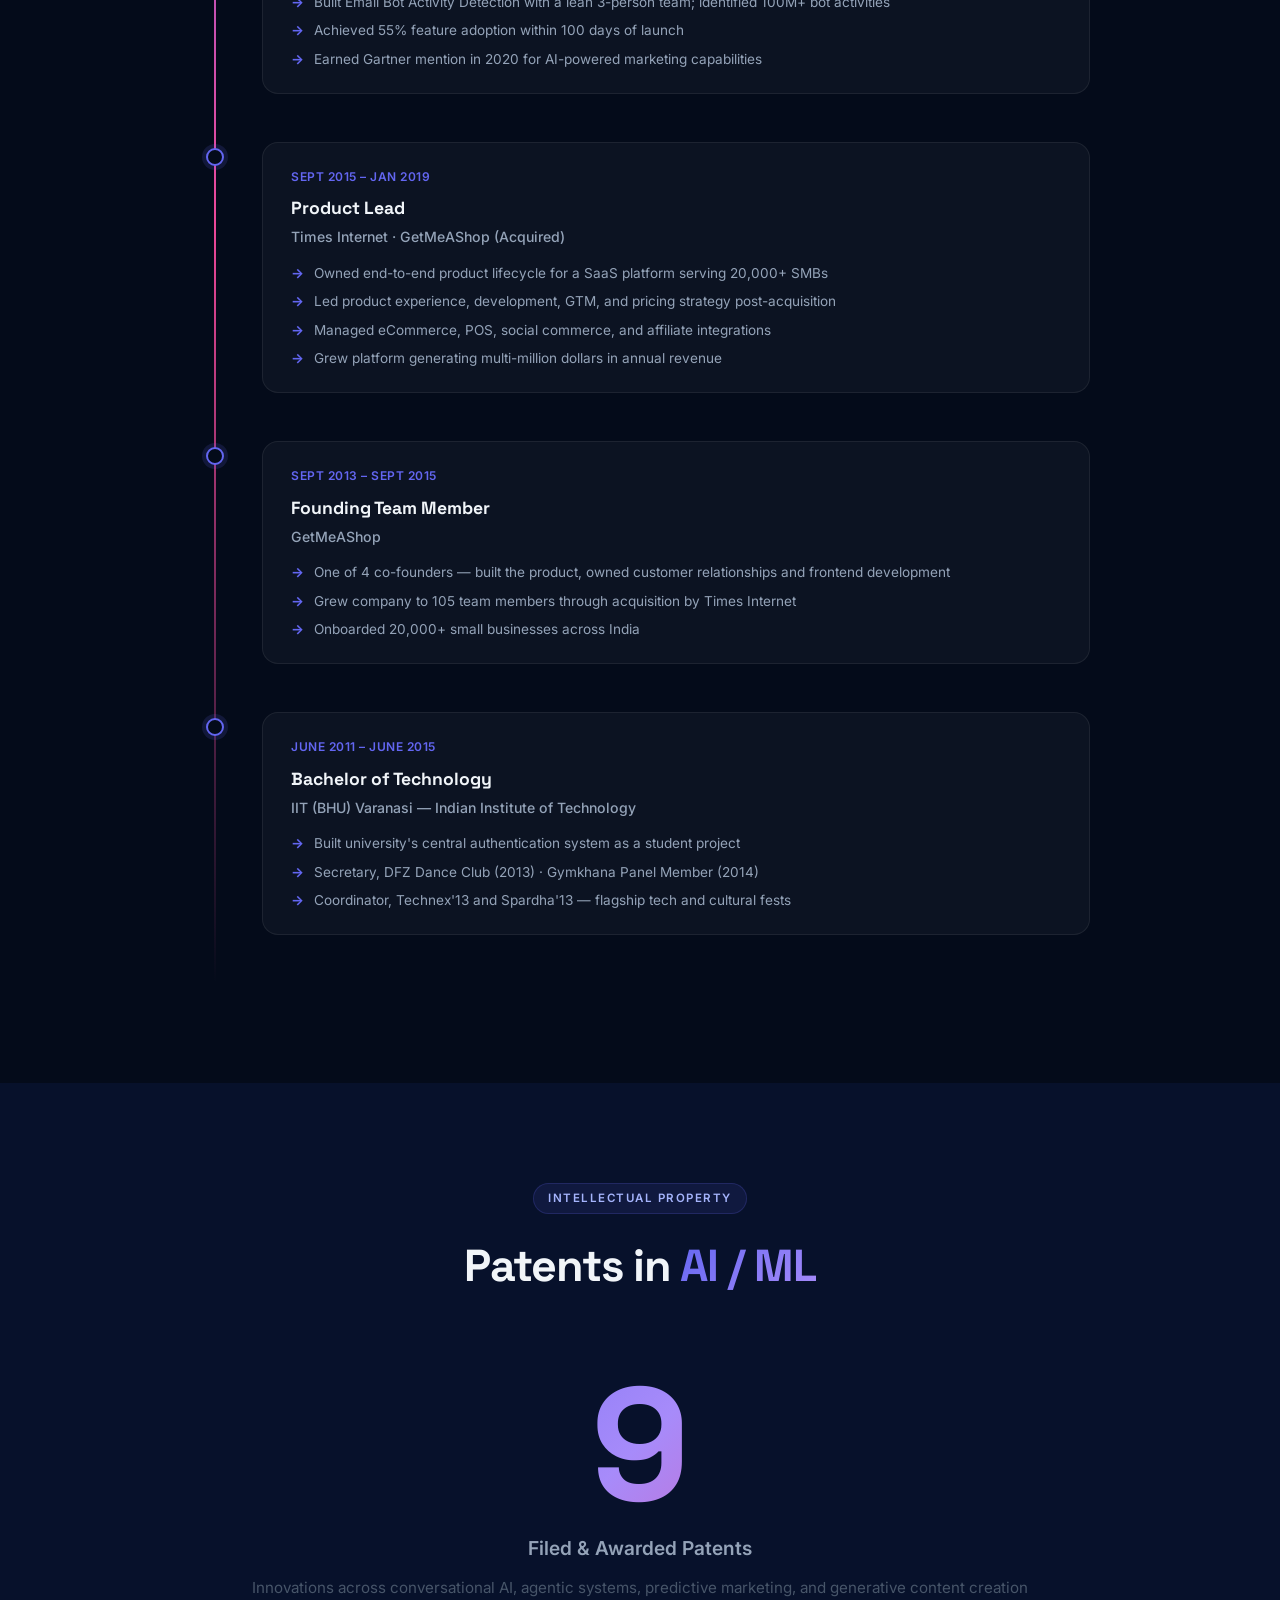
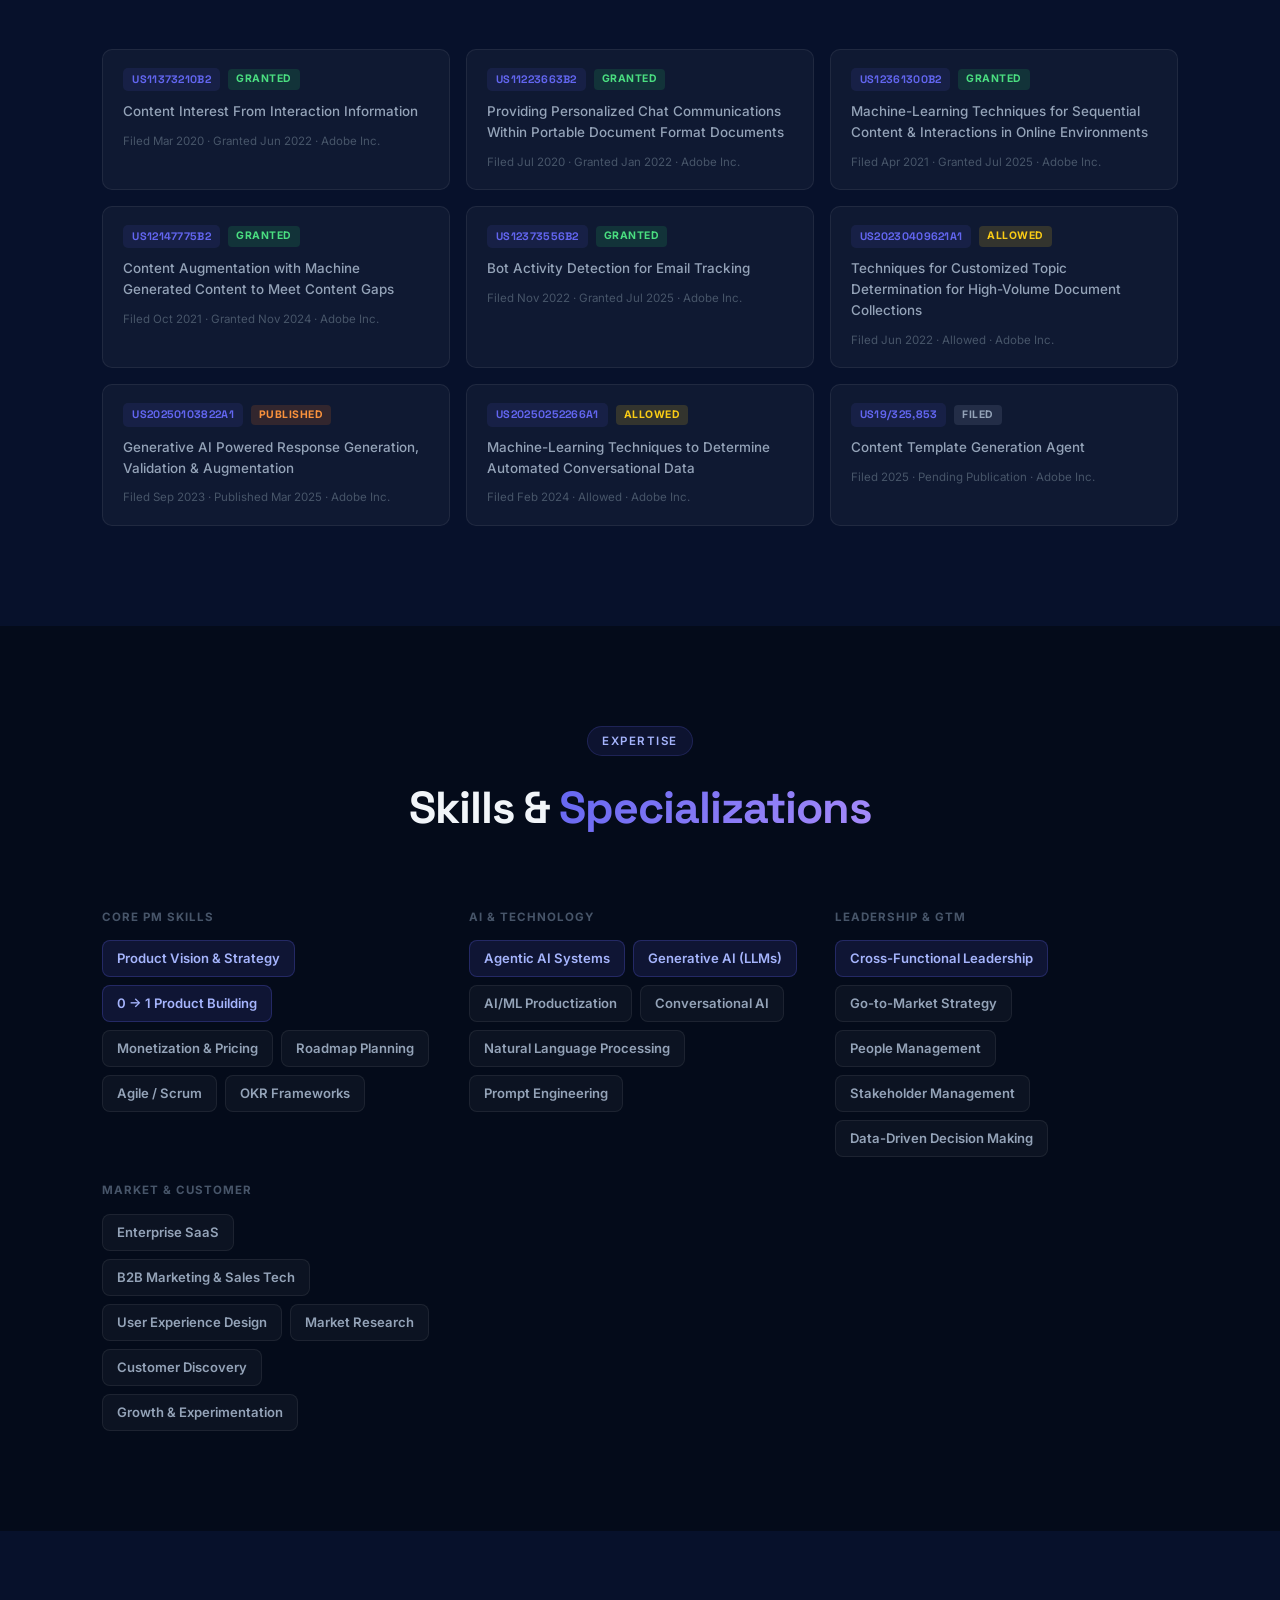
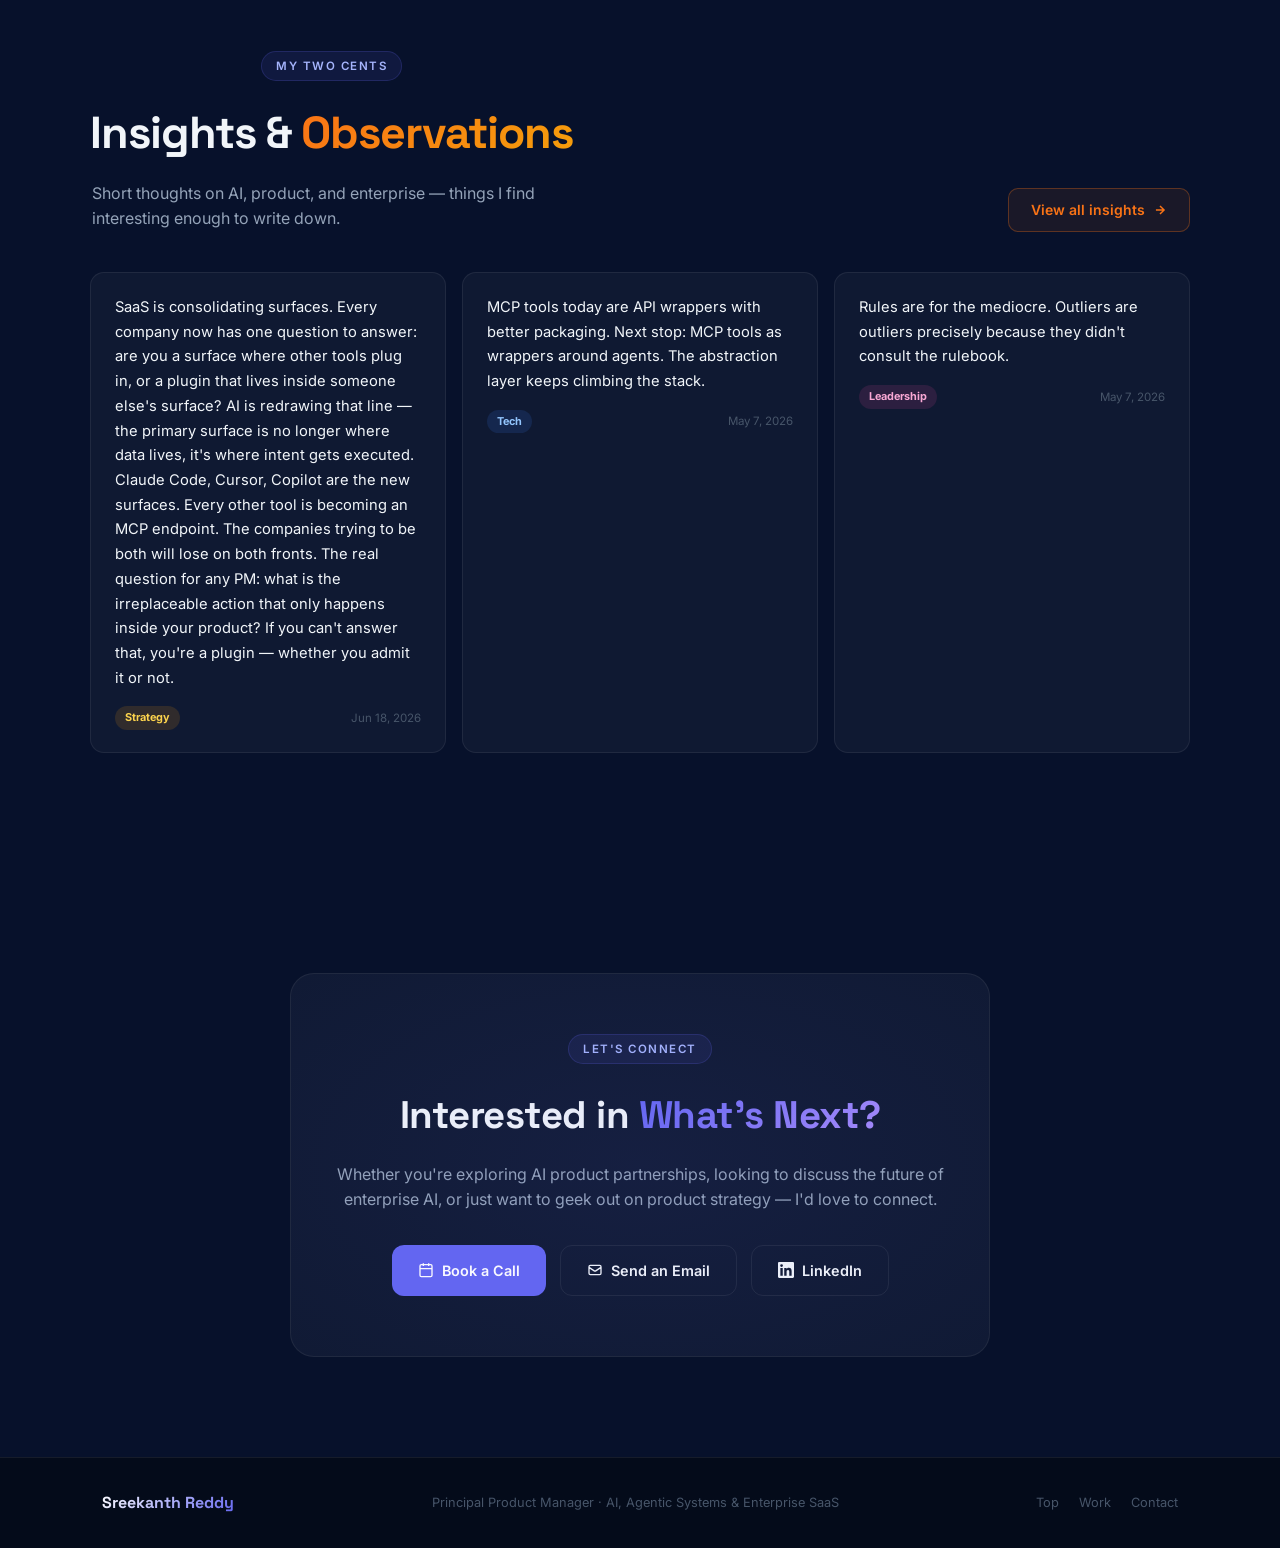
==== commit fbf0e540: "Fix patent grid: count→9, add P14112 (Filed), mark P12440/P10989 as Allowed" ====
--- a/index.html
+++ b/index.html
@@ -4,7 +4,7 @@
   <meta charset="UTF-8" />
   <meta name="viewport" content="width=device-width, initial-scale=1.0" />
   <title>Sreekanth Reddy — Product Leader | AI & Enterprise SaaS</title>
-  <meta name="description" content="Product leader with 12+ years building enterprise AI platforms at scale. 10 patents, 1000+ enterprises, agentic AI, conversational AI. Currently leading AI products at Adobe." />
+  <meta name="description" content="Product leader with 12+ years building enterprise AI platforms at scale. 9 patents, 1000+ enterprises, agentic AI, conversational AI. Currently leading AI products at Adobe." />
   <meta name="keywords" content="product manager, product leader, agentic AI, conversational AI, enterprise SaaS, Adobe, B2B SaaS, AI platform, IIT Varanasi" />
   <meta name="author" content="Sreekanth Reddy" />
   <meta name="robots" content="index, follow" />
@@ -23,7 +23,7 @@
         "givenName": "Sreekanth",
         "familyName": "Reddy",
         "jobTitle": "Principal Product Manager",
-        "description": "Product leader with 12+ years building enterprise AI platforms at scale. 10 AI/ML patents. Co-founder of GetMeAShop (acquired). Currently leading Agentic AI and Conversational AI products at Adobe.",
+        "description": "Product leader with 12+ years building enterprise AI platforms at scale. 9 AI/ML patents. Co-founder of GetMeAShop (acquired). Currently leading Agentic AI and Conversational AI products at Adobe.",
         "url": "https://sree-kanth.netlify.app",
         "email": "rsrikanth080@gmail.com",
         "sameAs": [
@@ -133,13 +133,13 @@
   <meta property="og:type" content="website" />
   <meta property="og:url" content="https://sree-kanth.netlify.app/" />
   <meta property="og:title" content="Sreekanth Reddy — Product Leader | AI & Enterprise SaaS" />
-  <meta property="og:description" content="Product leader with 12+ years building enterprise AI platforms at scale. 10 patents, 1000+ enterprises, agentic AI, conversational AI. Currently leading AI products at Adobe." />
+  <meta property="og:description" content="Product leader with 12+ years building enterprise AI platforms at scale. 9 patents, 1000+ enterprises, agentic AI, conversational AI. Currently leading AI products at Adobe." />
   <meta property="og:site_name" content="Sreekanth Reddy" />
 
   <!-- Twitter Card -->
   <meta name="twitter:card" content="summary_large_image" />
   <meta name="twitter:title" content="Sreekanth Reddy — Product Leader | AI & Enterprise SaaS" />
-  <meta name="twitter:description" content="Product leader with 12+ years building enterprise AI platforms at scale. 10 patents, 1000+ enterprises, agentic AI, conversational AI." />
+  <meta name="twitter:description" content="Product leader with 12+ years building enterprise AI platforms at scale. 9 patents, 1000+ enterprises, agentic AI, conversational AI." />
 
   <link rel="preconnect" href="https://fonts.googleapis.com" />
   <link rel="preconnect" href="https://fonts.gstatic.com" crossorigin />
@@ -839,8 +839,10 @@
       letter-spacing: 0.5px; padding: 2px 8px; border-radius: 4px;
     }
 
-    .status-granted { background: rgba(34,197,94,0.15); color: #4ade80; }
+    .status-granted  { background: rgba(34,197,94,0.15);  color: #4ade80; }
+    .status-allowed  { background: rgba(250,204,21,0.15); color: #facc15; }
     .status-application { background: rgba(249,115,22,0.15); color: #fb923c; }
+    .status-filed    { background: rgba(148,163,184,0.15); color: #94a3b8; }
 
     .patent-title { font-size: 0.84rem; font-weight: 500; line-height: 1.55; color: var(--text-muted); }
     .patent-date { font-size: 0.72rem; color: var(--text-dim); }
@@ -1169,7 +1171,7 @@
             <div class="stat-label">Product Lines</div>
           </div>
           <div class="stat-item">
-            <div class="stat-num" data-count="10" data-suffix="">10</div>
+            <div class="stat-num" data-count="9" data-suffix="">9</div>
             <div class="stat-label">AI Patents</div>
           </div>
           <div class="stat-item">
@@ -1251,7 +1253,7 @@
           <div class="sc-label">Experience</div>
         </div>
         <div class="stats-strip-item">
-          <div class="big-num counter" data-target="10" data-prefix="" data-suffix="">0</div>
+          <div class="big-num counter" data-target="9" data-prefix="" data-suffix="">0</div>
           <div class="sc-label">AI/ML Patents</div>
         </div>
         <div class="stats-strip-item">
@@ -1858,7 +1860,7 @@
             <li>Launched Sales Qualifier — AI agent that tripled pipeline velocity for enterprise sales teams</li>
             <li>Scaled Dynamic Chat to multi-million ARR retention across 1000+ enterprise customers</li>
             <li>Recognized as Top Performer & Innovator of the Year: 2022, 2024, 2025</li>
-            <li>Authored 10 patents in AI/ML for marketing and sales automation</li>
+            <li>Authored 9 patents in AI/ML for marketing and sales automation</li>
           </ul>
         </div>
       </div>
@@ -1932,7 +1934,7 @@
     </div>
 
     <div class="patents-hero reveal">
-      <span class="patents-count">10</span>
+      <span class="patents-count">9</span>
       <span class="patents-label">Filed & Awarded Patents</span>
       <p class="patents-sub">Innovations across conversational AI, agentic systems, predictive marketing, and generative content creation</p>
     </div>
@@ -1987,10 +1989,10 @@
       <div class="patent-item">
         <div class="patent-header">
           <a class="patent-num" href="https://patents.justia.com/patent/20230409621" target="_blank" rel="noopener">US20230409621A1</a>
-          <span class="patent-status status-application">Published</span>
+          <span class="patent-status status-allowed">Allowed</span>
         </div>
         <div class="patent-title">Techniques for Customized Topic Determination for High-Volume Document Collections</div>
-        <div class="patent-date">Filed Jun 2022 · Published Dec 2023 · Adobe Inc.</div>
+        <div class="patent-date">Filed Jun 2022 · Allowed · Adobe Inc.</div>
       </div>
 
       <div class="patent-item">
@@ -2005,10 +2007,19 @@
       <div class="patent-item">
         <div class="patent-header">
           <a class="patent-num" href="https://patents.justia.com/patent/20250252266" target="_blank" rel="noopener">US20250252266A1</a>
-          <span class="patent-status status-application">Published</span>
+          <span class="patent-status status-allowed">Allowed</span>
         </div>
         <div class="patent-title">Machine-Learning Techniques to Determine Automated Conversational Data</div>
-        <div class="patent-date">Filed Feb 2024 · Published Aug 2025 · Adobe Inc.</div>
+        <div class="patent-date">Filed Feb 2024 · Allowed · Adobe Inc.</div>
+      </div>
+
+      <div class="patent-item">
+        <div class="patent-header">
+          <span class="patent-num">US19/325,853</span>
+          <span class="patent-status status-filed">Filed</span>
+        </div>
+        <div class="patent-title">Content Template Generation Agent</div>
+        <div class="patent-date">Filed 2025 · Pending Publication · Adobe Inc.</div>
       </div>
 
     </div>
@@ -2132,10 +2143,10 @@
     // ─── MARQUEE ITEMS ───
     const marqueeItems = [
       'Agentic AI', 'Generative AI', 'Enterprise SaaS', 'Product Strategy',
-      '10 AI/ML Patents', 'Multi-Million ARR', 'Conversational AI', 'IIT Varanasi',
+      '9 AI/ML Patents', 'Multi-Million ARR', 'Conversational AI', 'IIT Varanasi',
       '0→1 Product Building', 'Multi-Agent Systems', 'Adobe', '1000+ Enterprises',
       'Top Innovator 2025', 'Predictive ML', 'Go-to-Market', 'Agentic AI', 'Generative AI',
-      'Enterprise SaaS', 'Product Strategy', '10 AI/ML Patents', 'Multi-Million ARR', 'Conversational AI',
+      'Enterprise SaaS', 'Product Strategy', '9 AI/ML Patents', 'Multi-Million ARR', 'Conversational AI',
       'IIT Varanasi', '0→1 Product Building', 'Multi-Agent Systems', 'Adobe', '1000+ Enterprises',
       'Top Innovator 2025', 'Predictive ML', 'Go-to-Market'
     ];
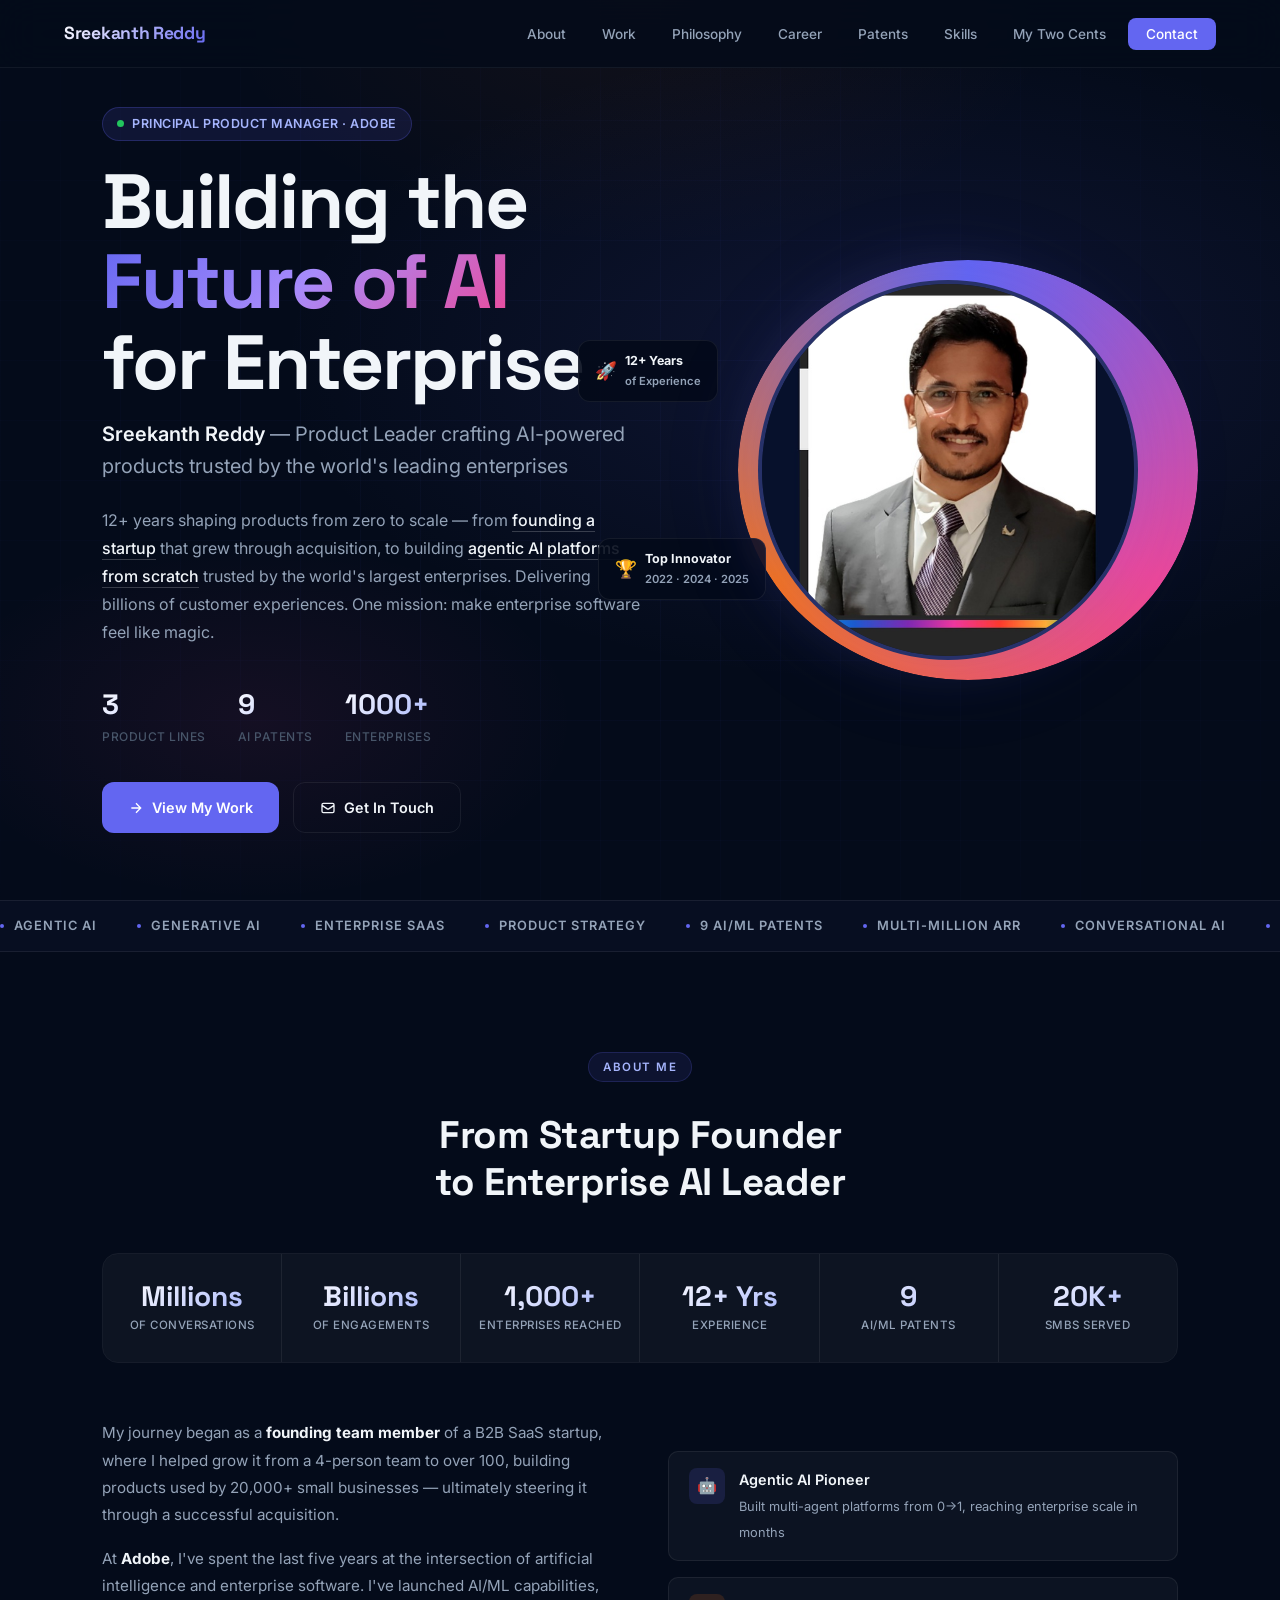
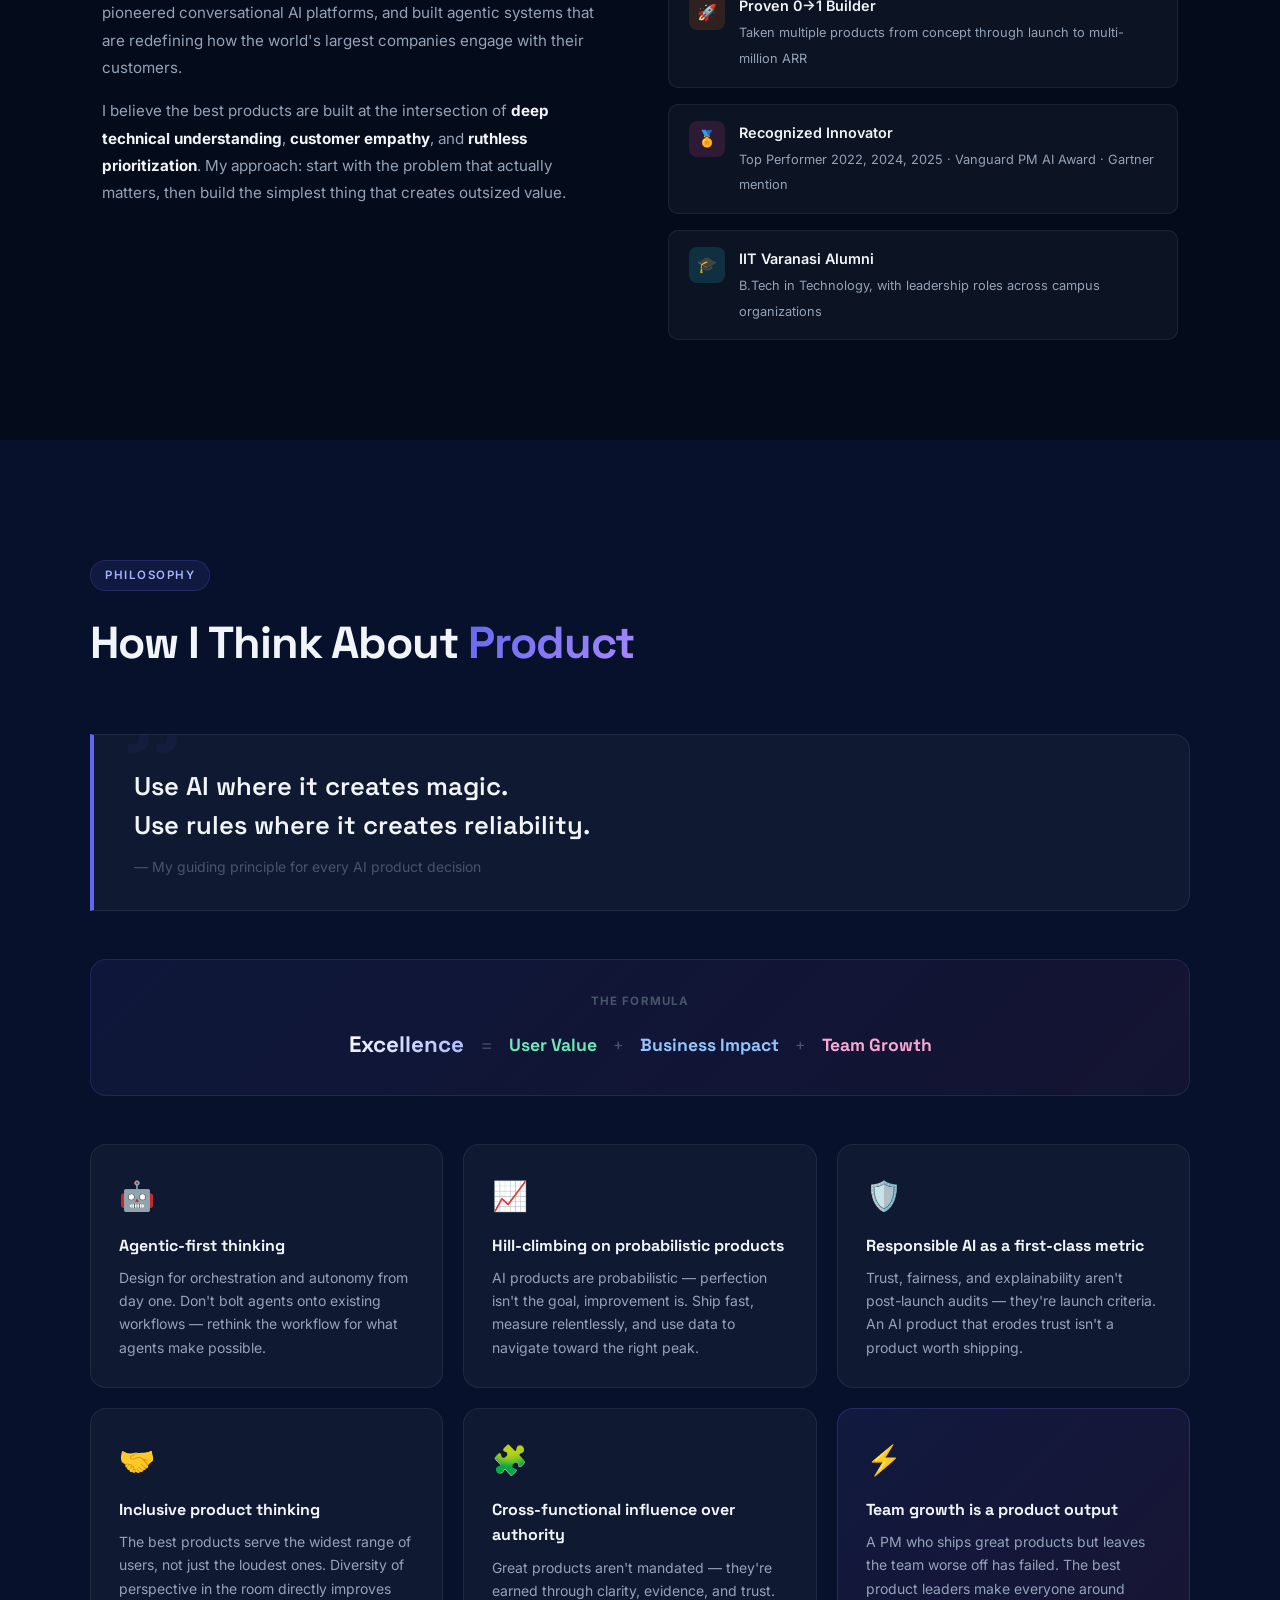
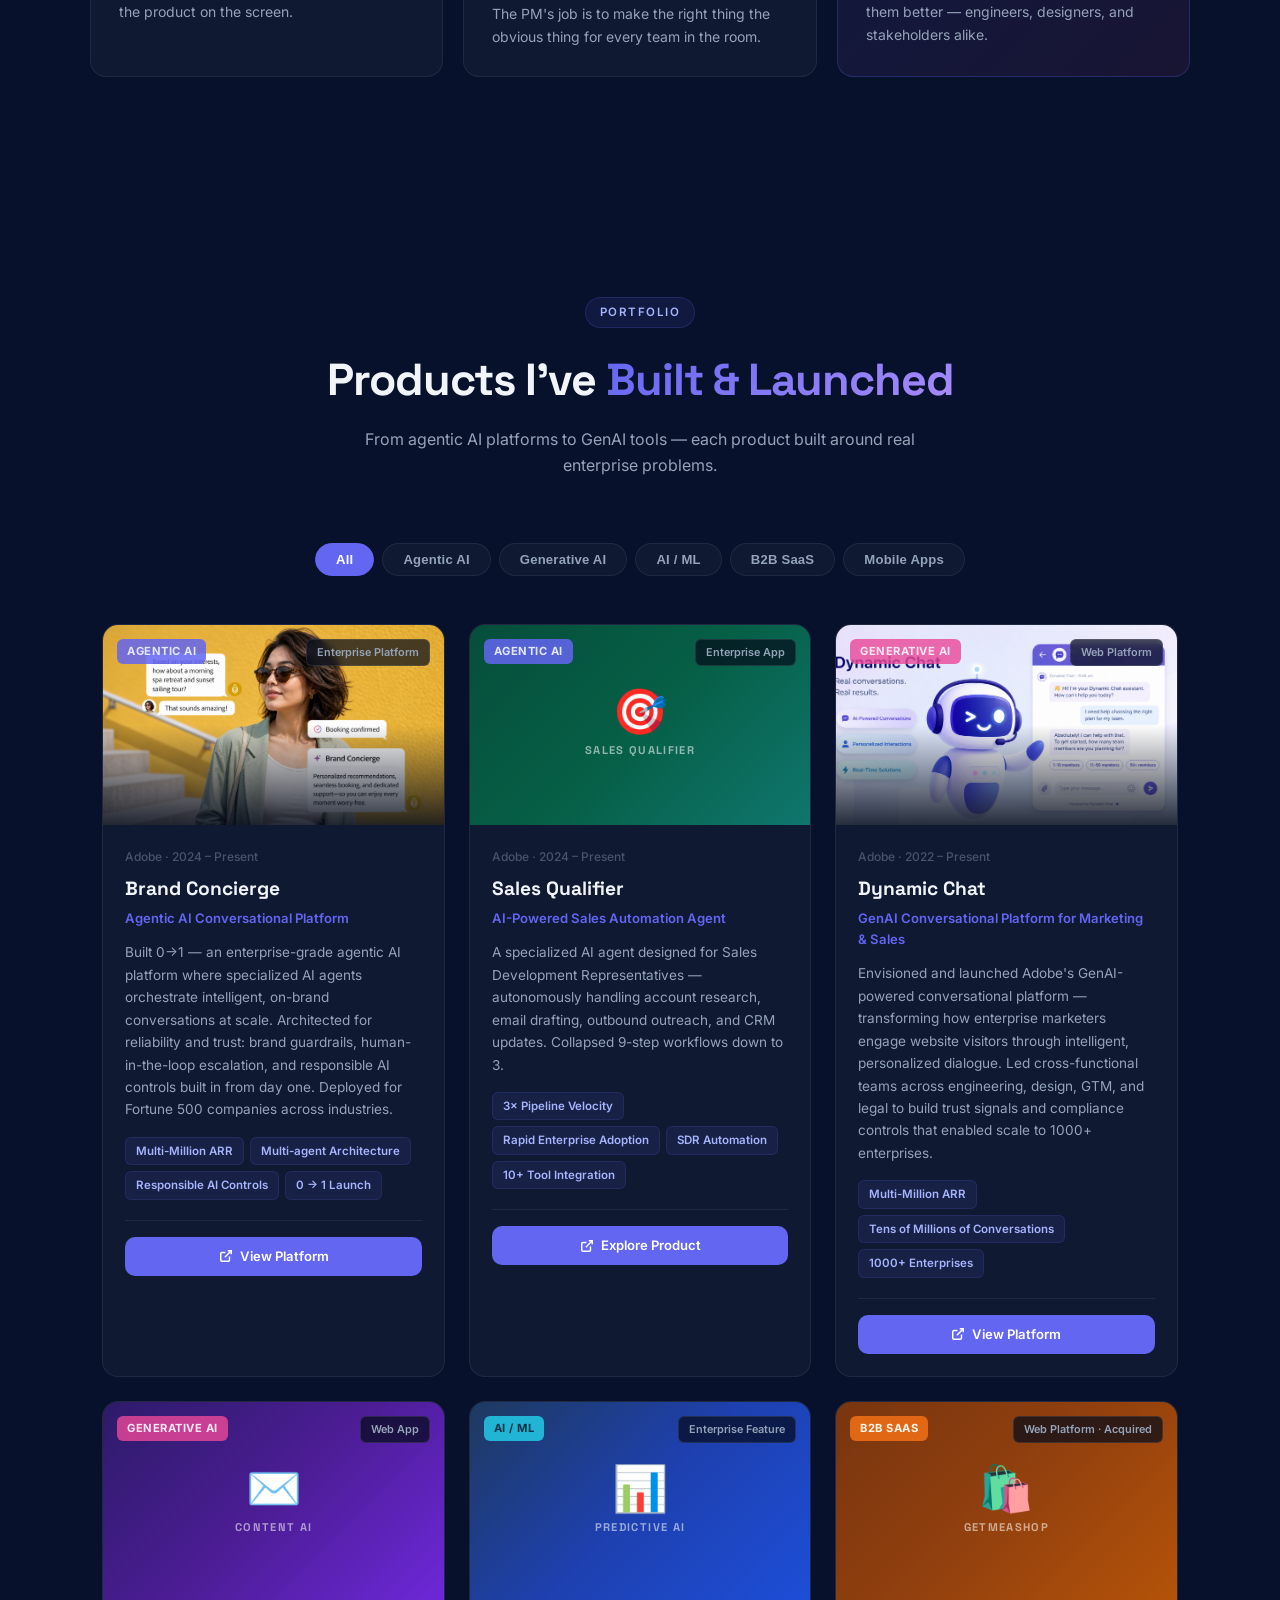
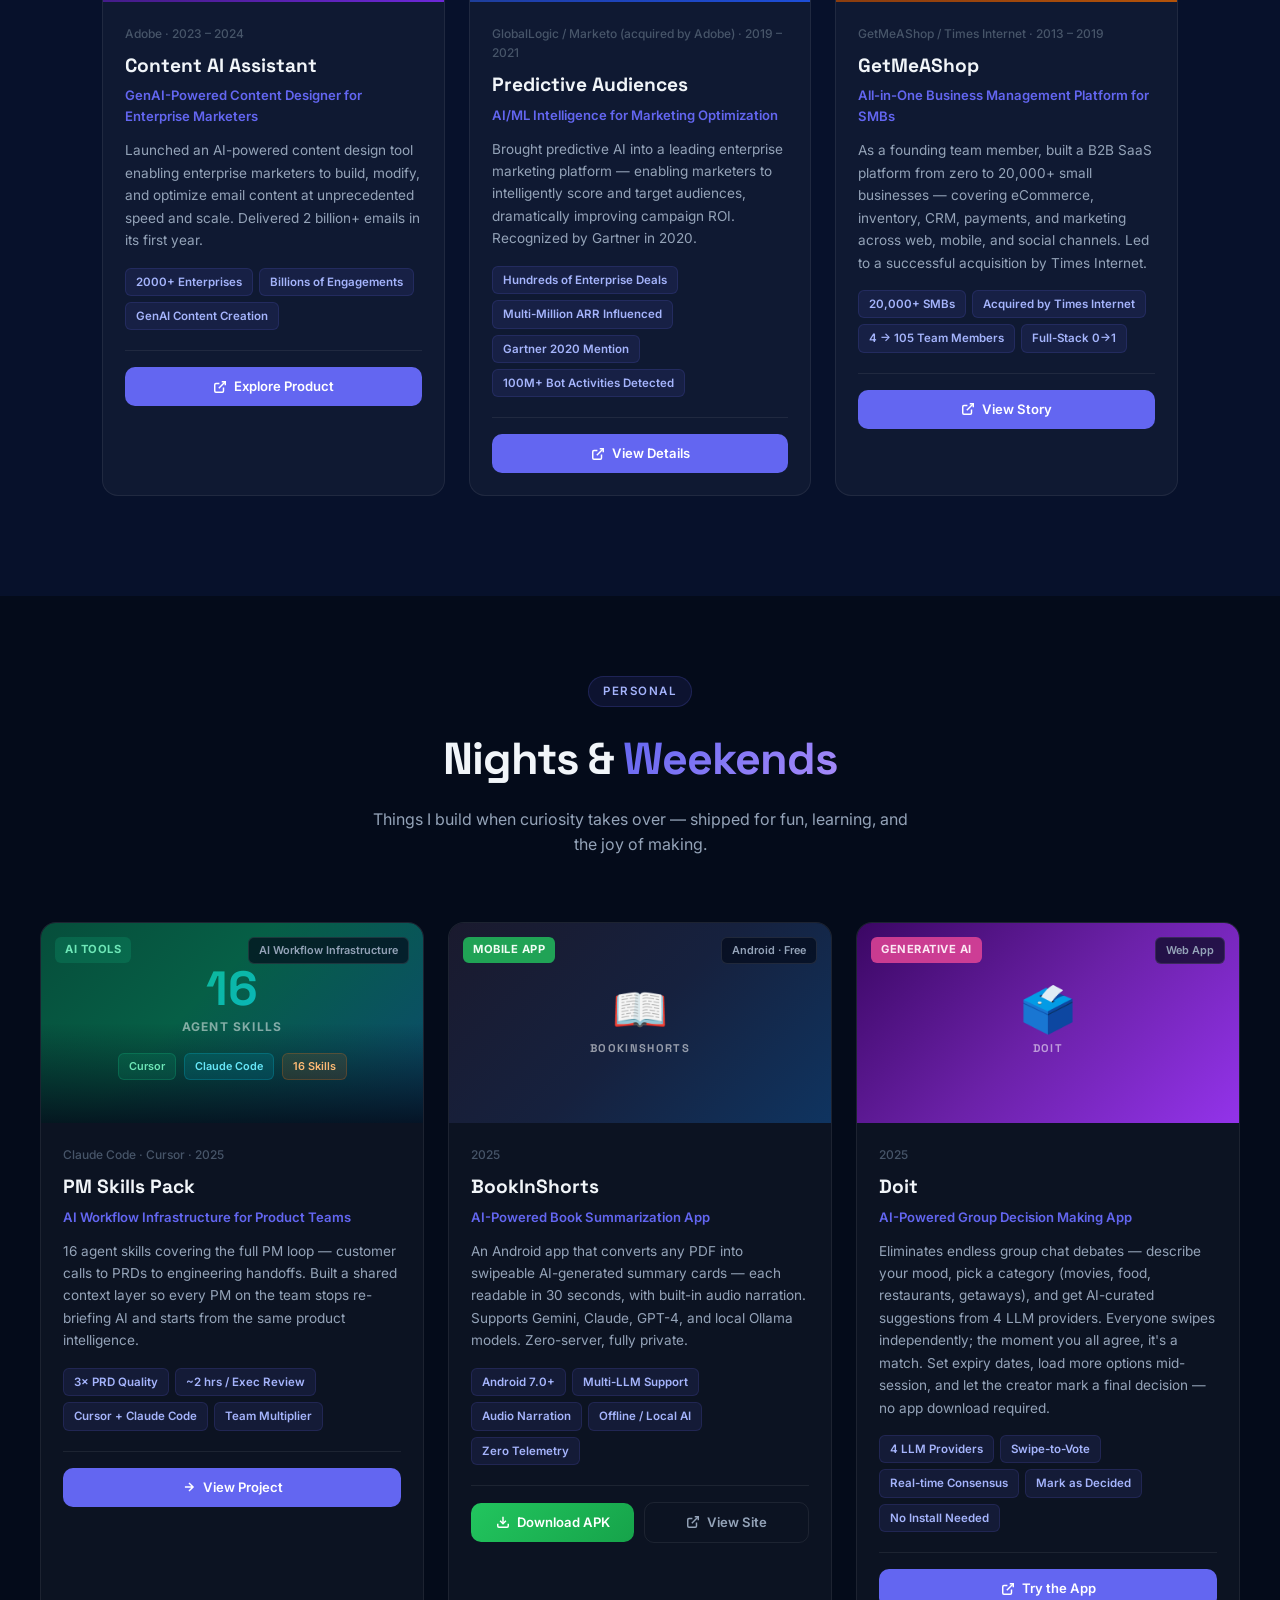
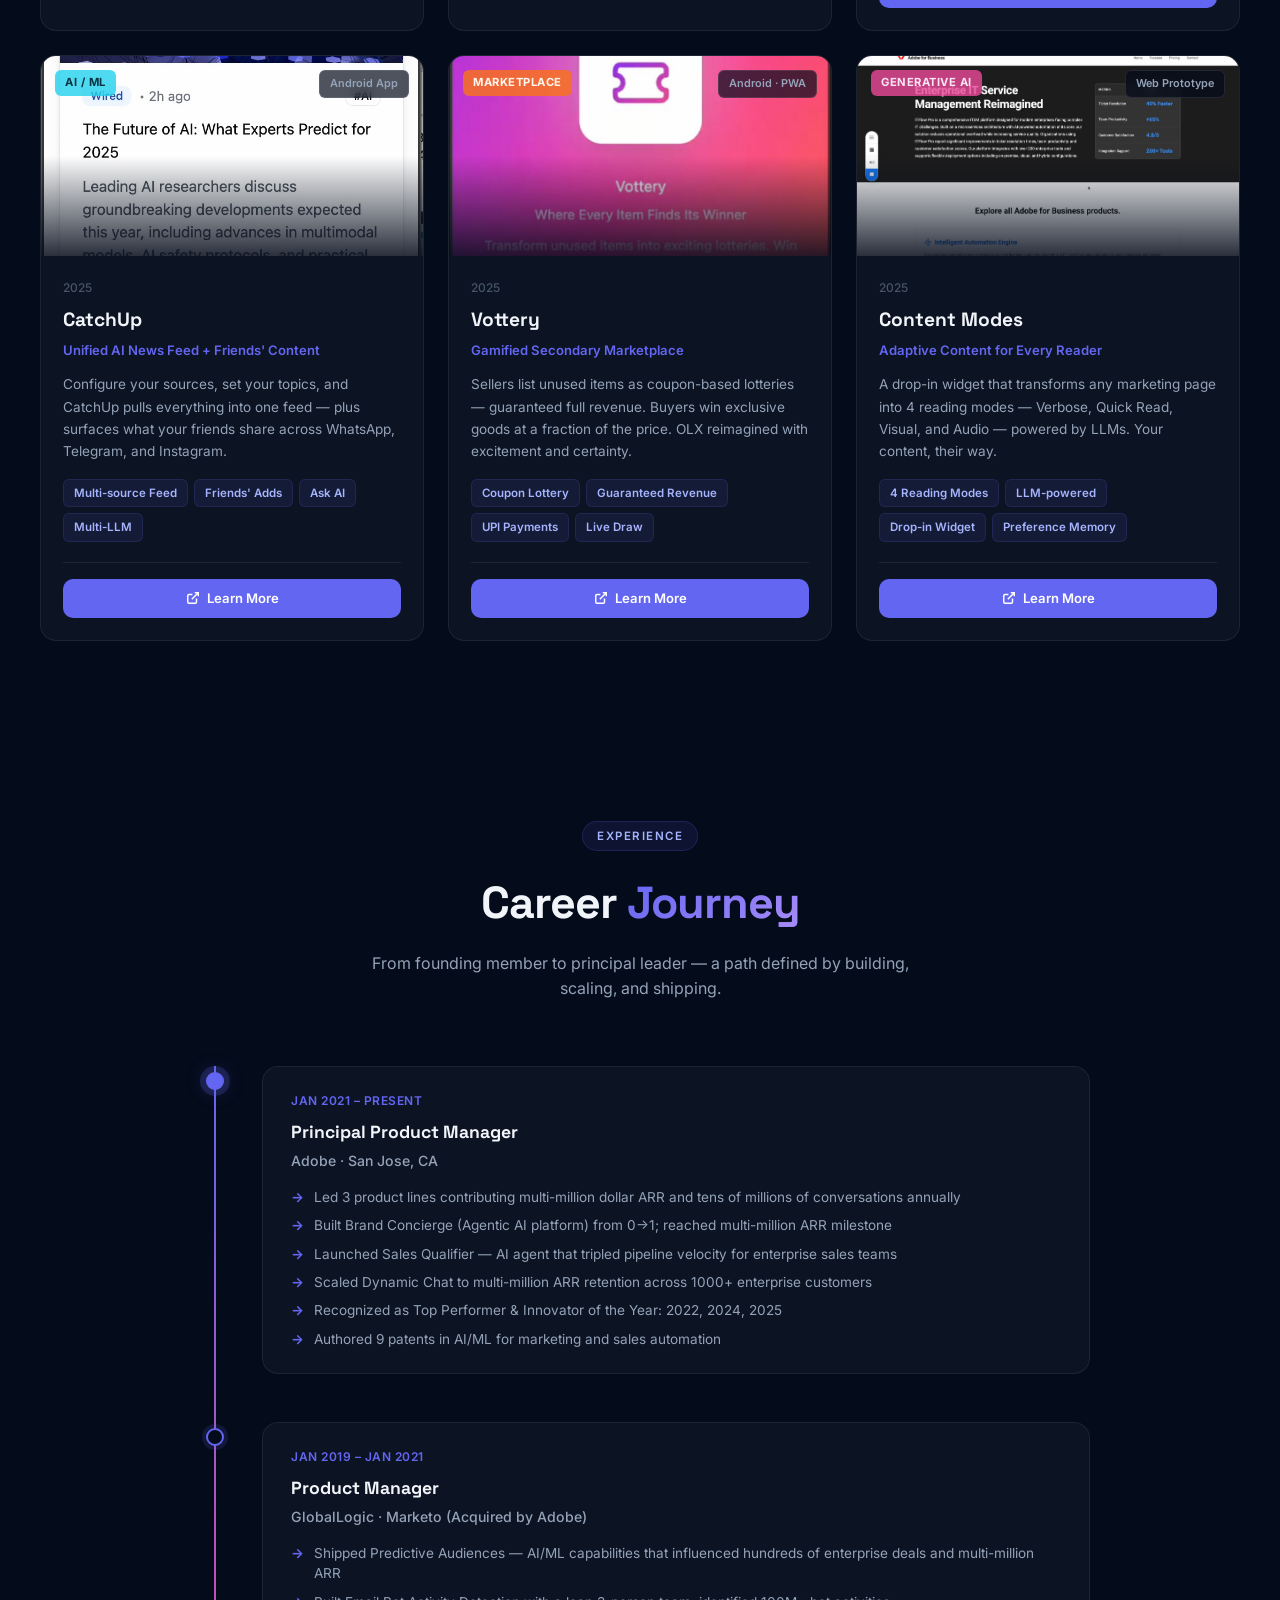
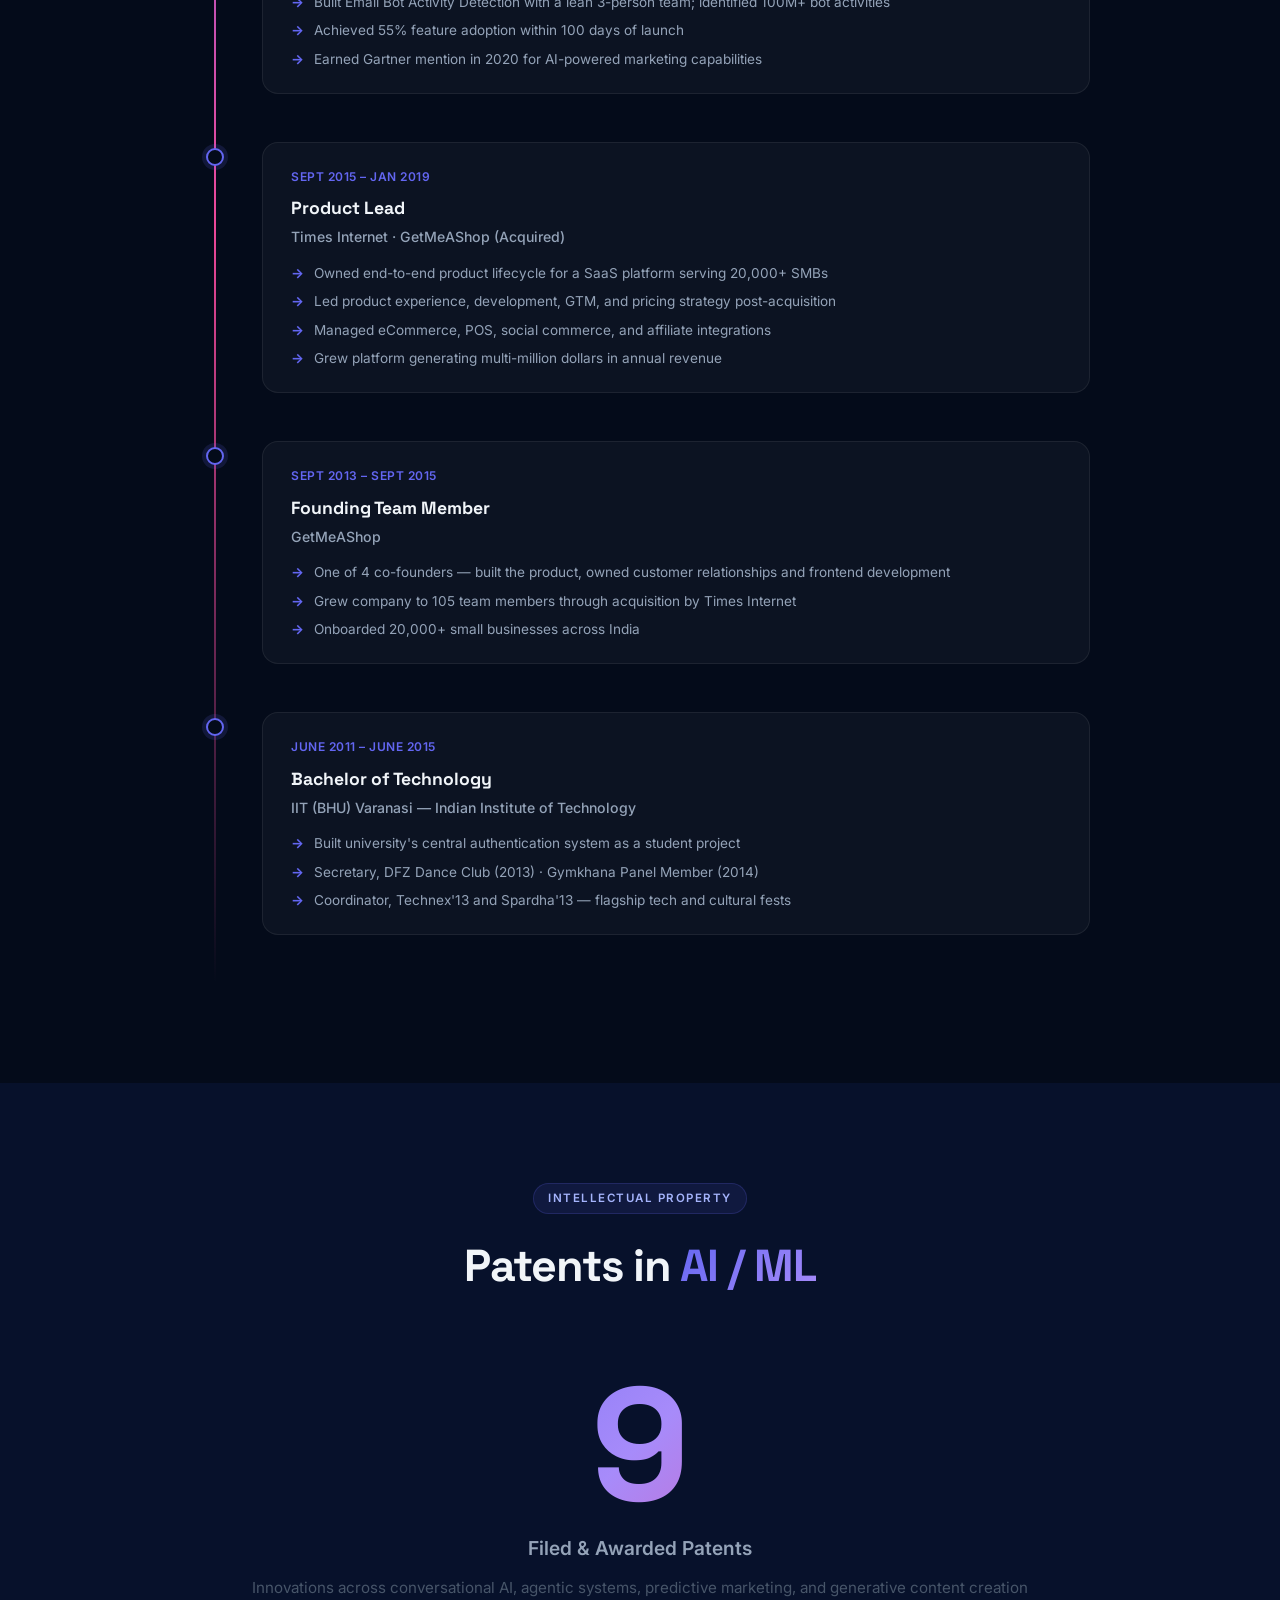
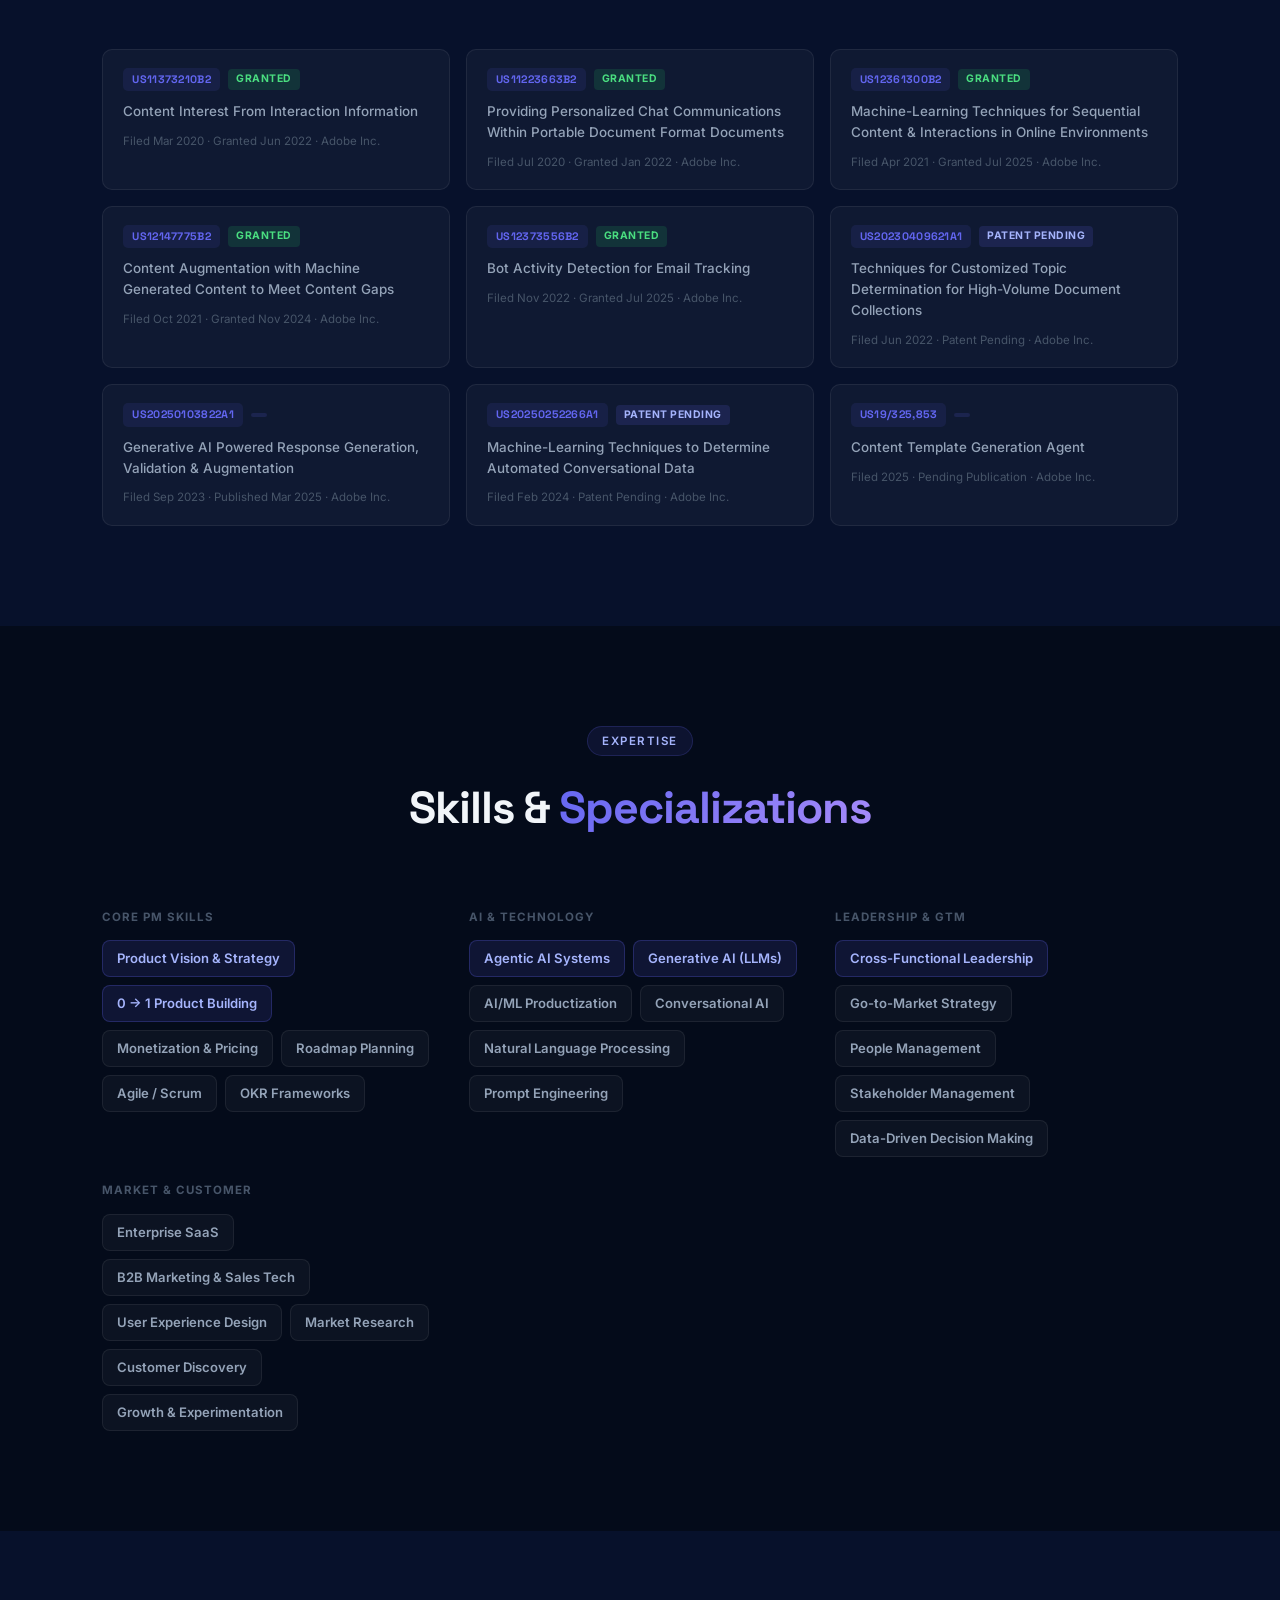
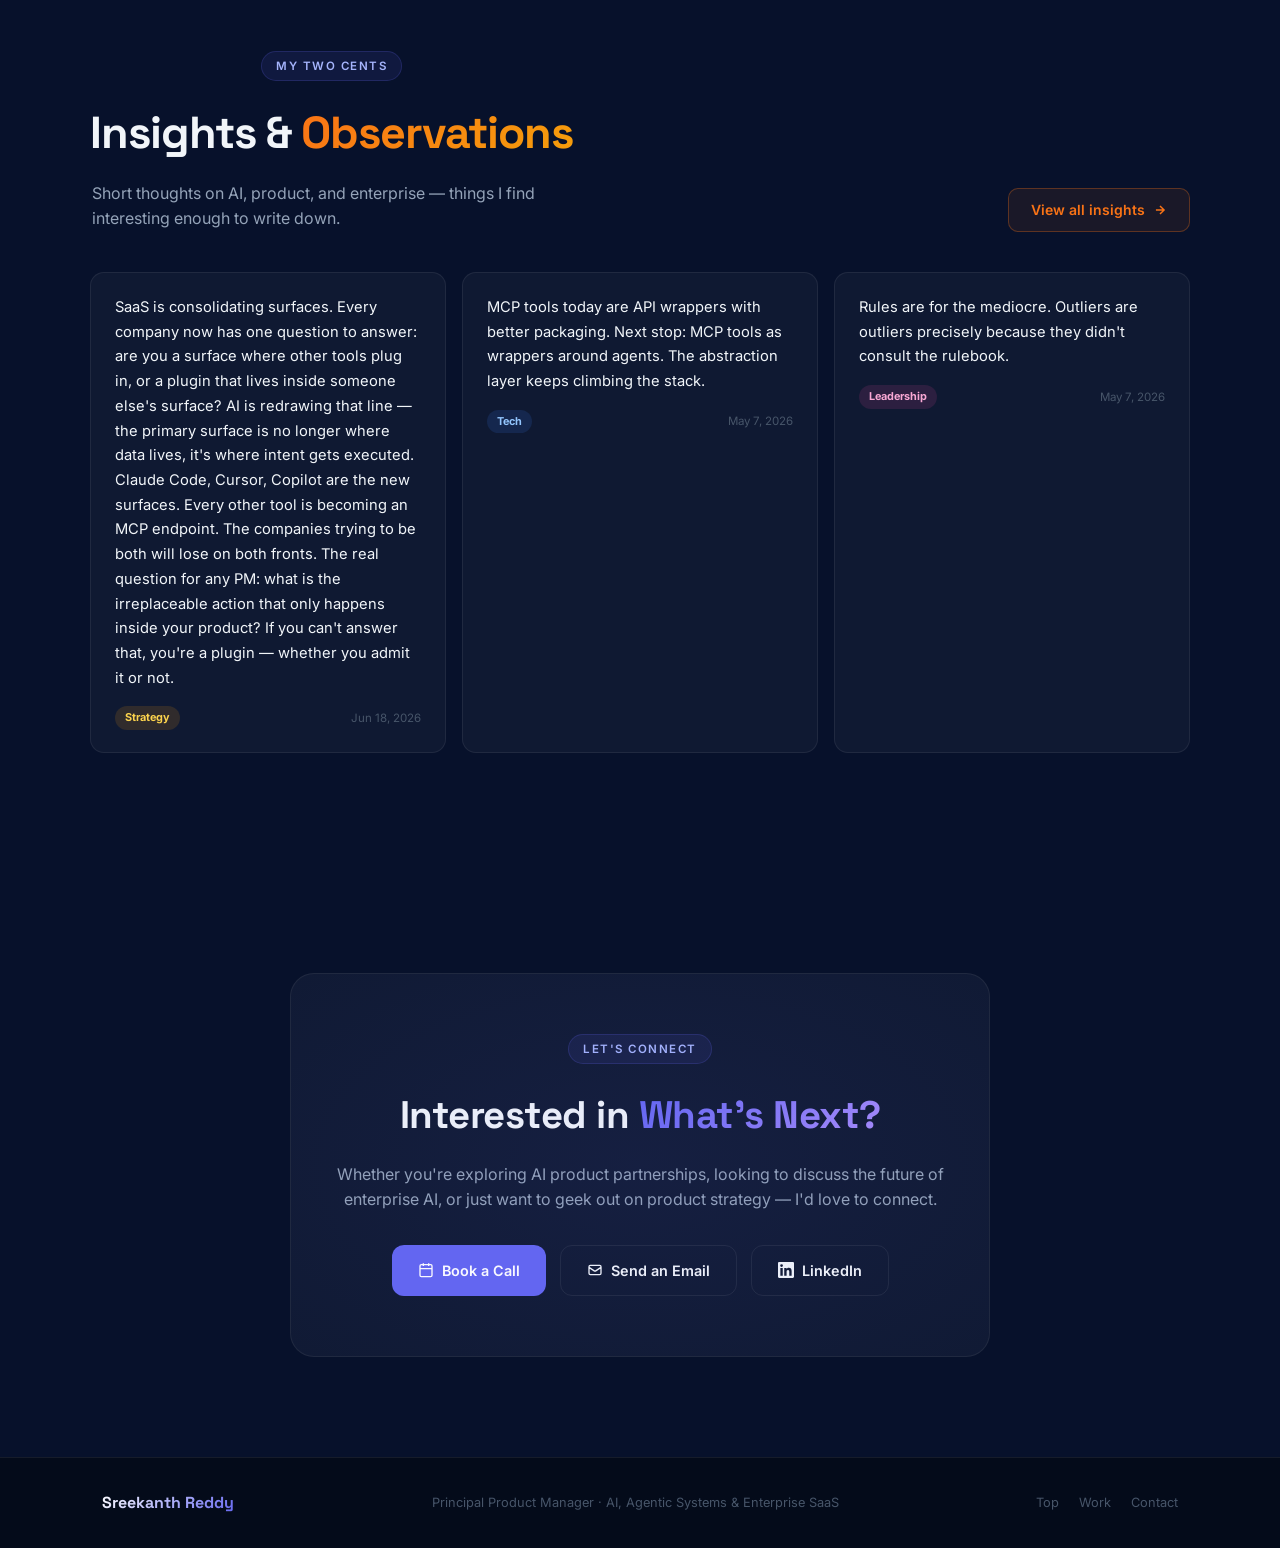
==== commit 2f30aeb1: "Rename patent statuses: Allowed/Published/Filed → Patent Pending" ====
--- a/index.html
+++ b/index.html
@@ -840,9 +840,7 @@
     }
 
     .status-granted  { background: rgba(34,197,94,0.15);  color: #4ade80; }
-    .status-allowed  { background: rgba(250,204,21,0.15); color: #facc15; }
-    .status-application { background: rgba(249,115,22,0.15); color: #fb923c; }
-    .status-filed    { background: rgba(148,163,184,0.15); color: #94a3b8; }
+    .status-allowed, .status-application, .status-filed { background: rgba(99,102,241,0.15); color: #a5b4fc; }
 
     .patent-title { font-size: 0.84rem; font-weight: 500; line-height: 1.55; color: var(--text-muted); }
     .patent-date { font-size: 0.72rem; color: var(--text-dim); }
@@ -1989,16 +1987,16 @@
       <div class="patent-item">
         <div class="patent-header">
           <a class="patent-num" href="https://patents.justia.com/patent/20230409621" target="_blank" rel="noopener">US20230409621A1</a>
-          <span class="patent-status status-allowed">Allowed</span>
+          <span class="patent-status status-allowed">Patent Pending</span>
         </div>
         <div class="patent-title">Techniques for Customized Topic Determination for High-Volume Document Collections</div>
-        <div class="patent-date">Filed Jun 2022 · Allowed · Adobe Inc.</div>
+        <div class="patent-date">Filed Jun 2022 · Patent Pending · Adobe Inc.</div>
       </div>
 
       <div class="patent-item">
         <div class="patent-header">
           <a class="patent-num" href="https://patents.justia.com/patent/20250103822" target="_blank" rel="noopener">US20250103822A1</a>
-          <span class="patent-status status-application">Published</span>
+          <span class="patent-status status-application"Patent Pending</span>
         </div>
         <div class="patent-title">Generative AI Powered Response Generation, Validation & Augmentation</div>
         <div class="patent-date">Filed Sep 2023 · Published Mar 2025 · Adobe Inc.</div>
@@ -2007,16 +2005,16 @@
       <div class="patent-item">
         <div class="patent-header">
           <a class="patent-num" href="https://patents.justia.com/patent/20250252266" target="_blank" rel="noopener">US20250252266A1</a>
-          <span class="patent-status status-allowed">Allowed</span>
+          <span class="patent-status status-allowed">Patent Pending</span>
         </div>
         <div class="patent-title">Machine-Learning Techniques to Determine Automated Conversational Data</div>
-        <div class="patent-date">Filed Feb 2024 · Allowed · Adobe Inc.</div>
+        <div class="patent-date">Filed Feb 2024 · Patent Pending · Adobe Inc.</div>
       </div>
 
       <div class="patent-item">
         <div class="patent-header">
           <span class="patent-num">US19/325,853</span>
-          <span class="patent-status status-filed">Filed</span>
+          <span class="patent-status status-filed"Patent Pending</span>
         </div>
         <div class="patent-title">Content Template Generation Agent</div>
         <div class="patent-date">Filed 2025 · Pending Publication · Adobe Inc.</div>
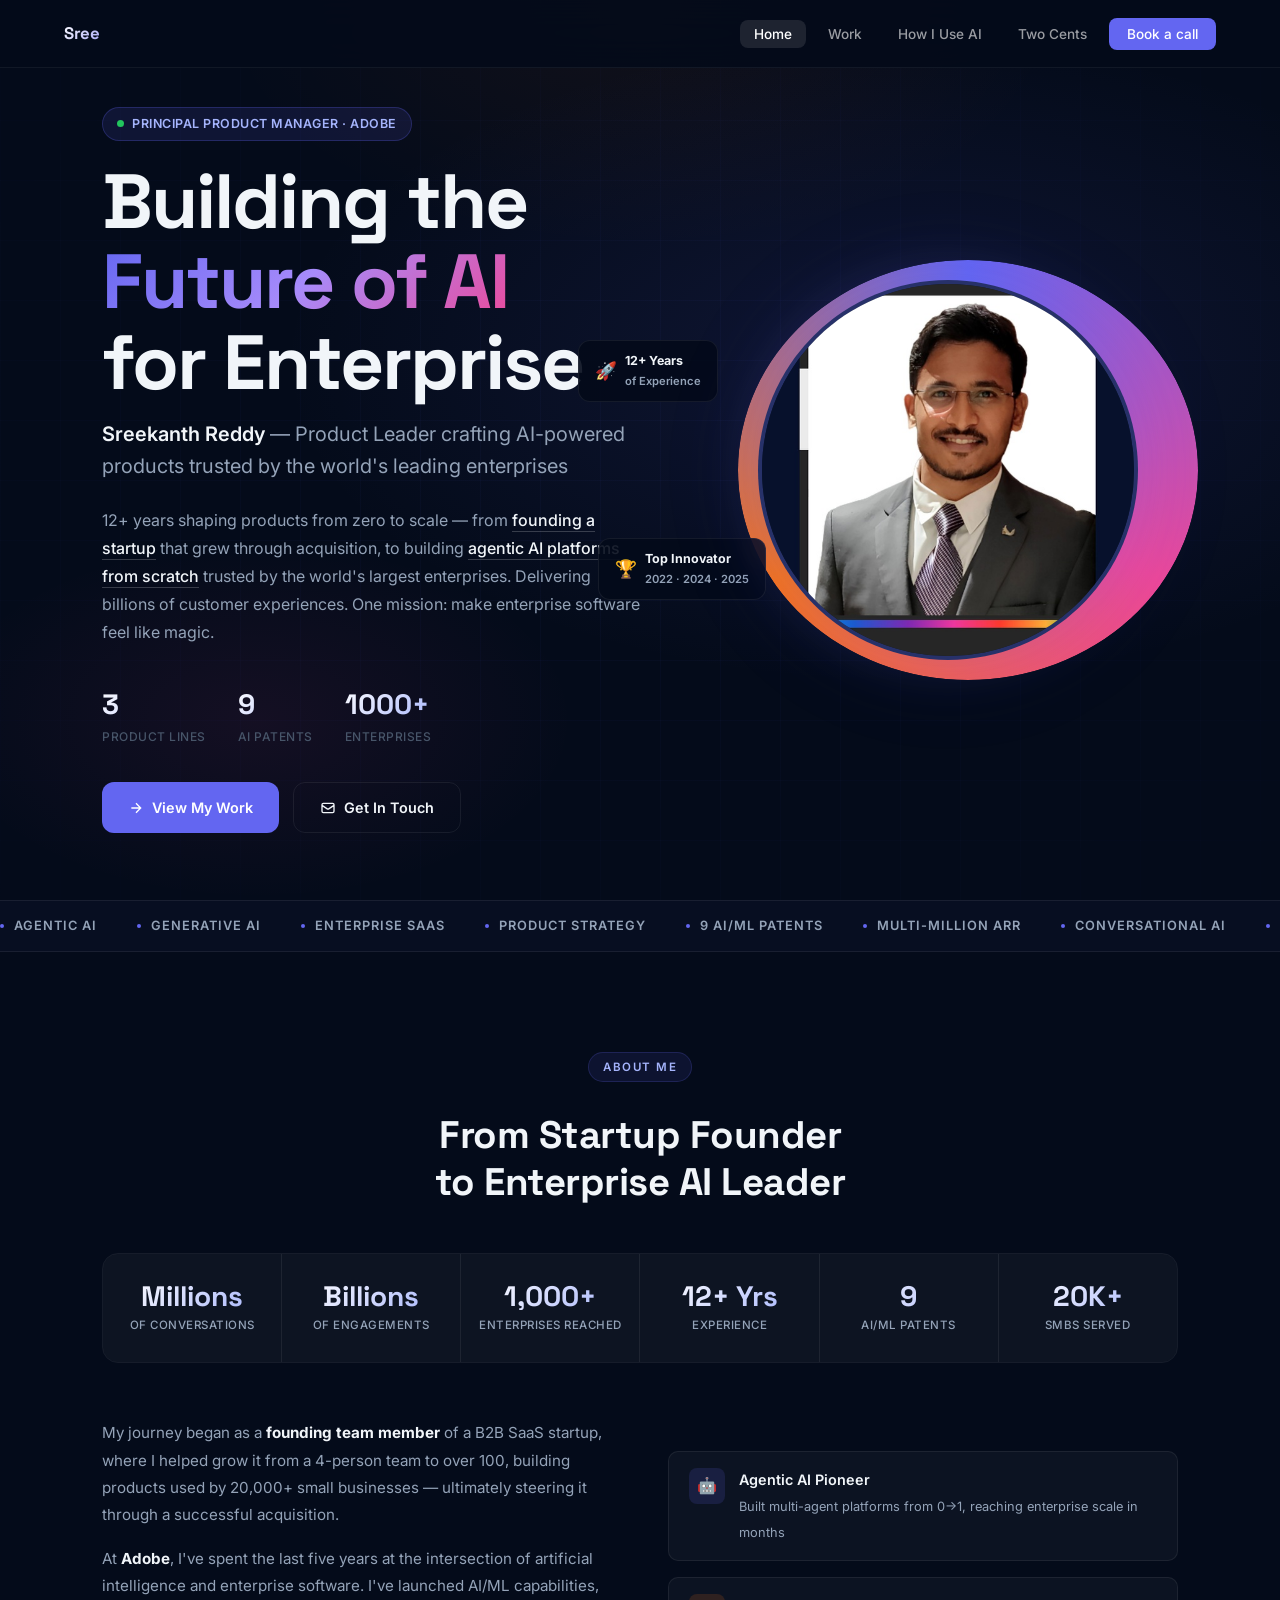
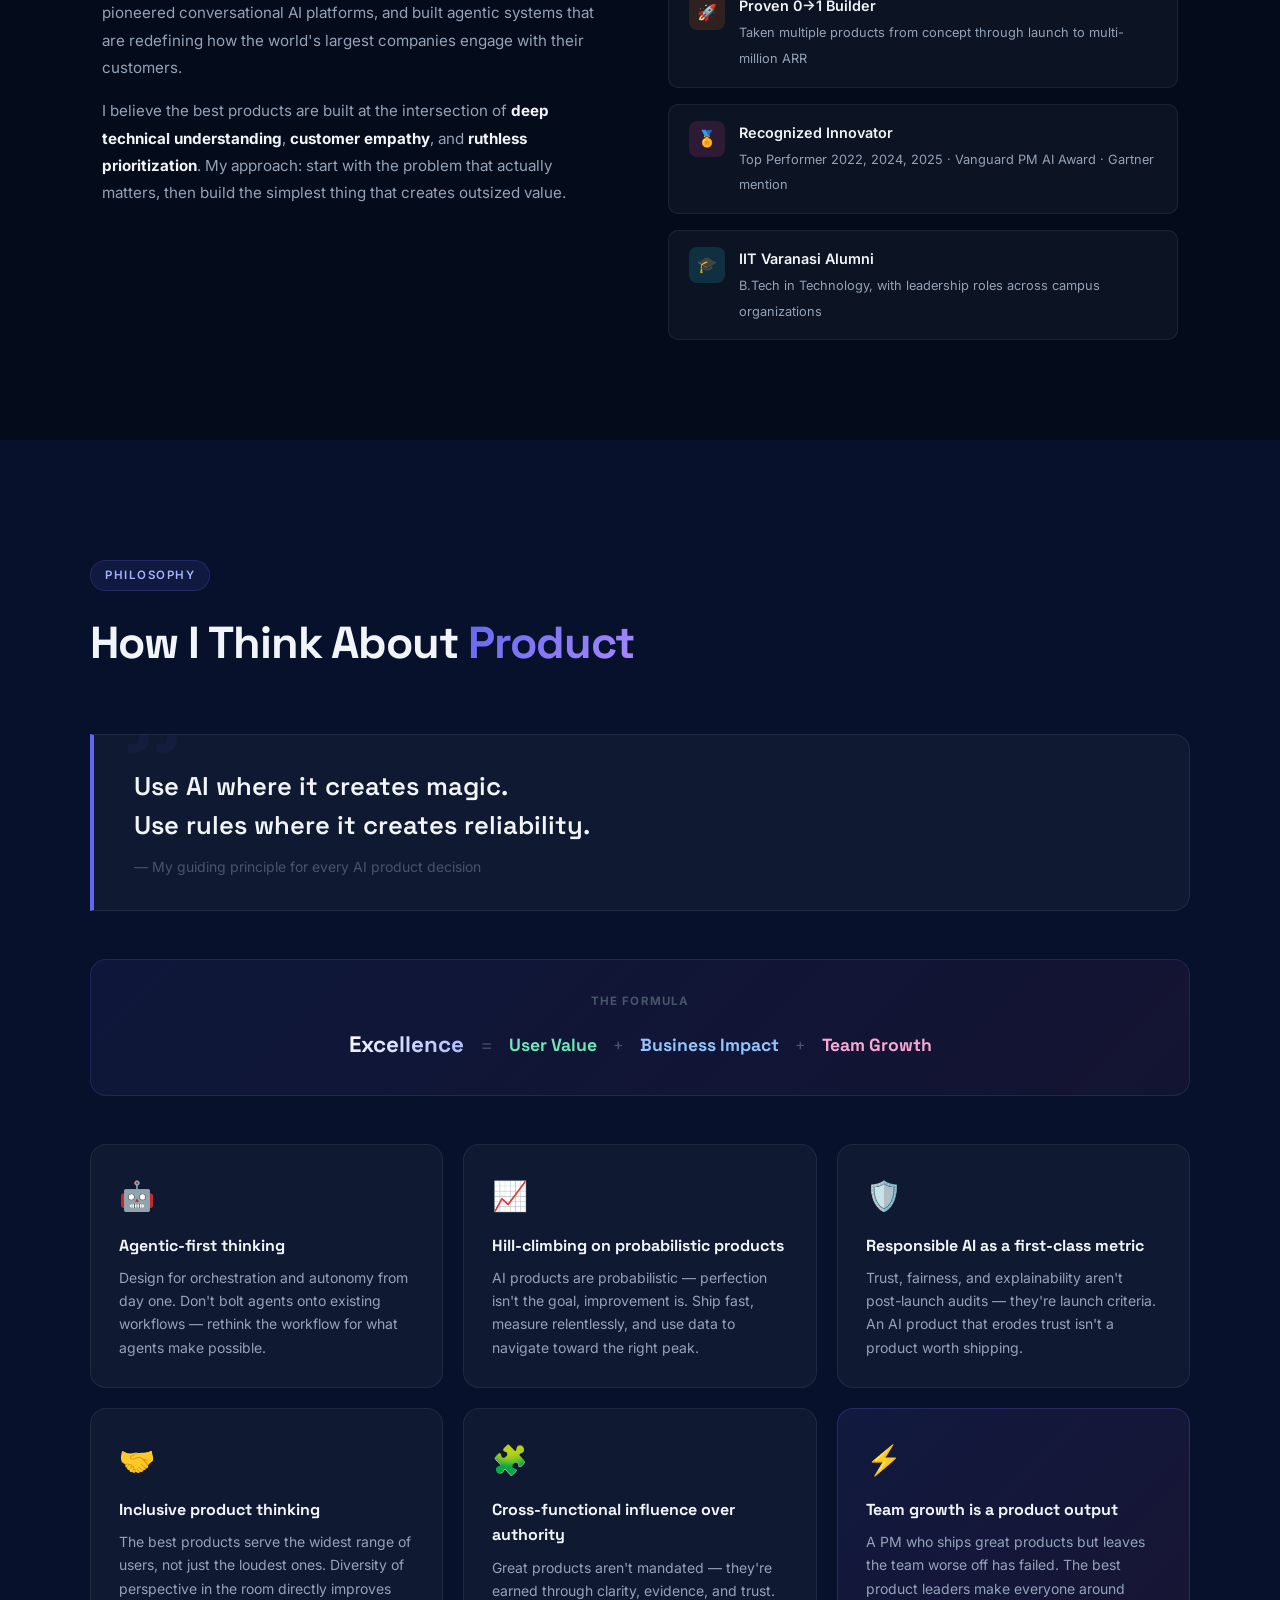
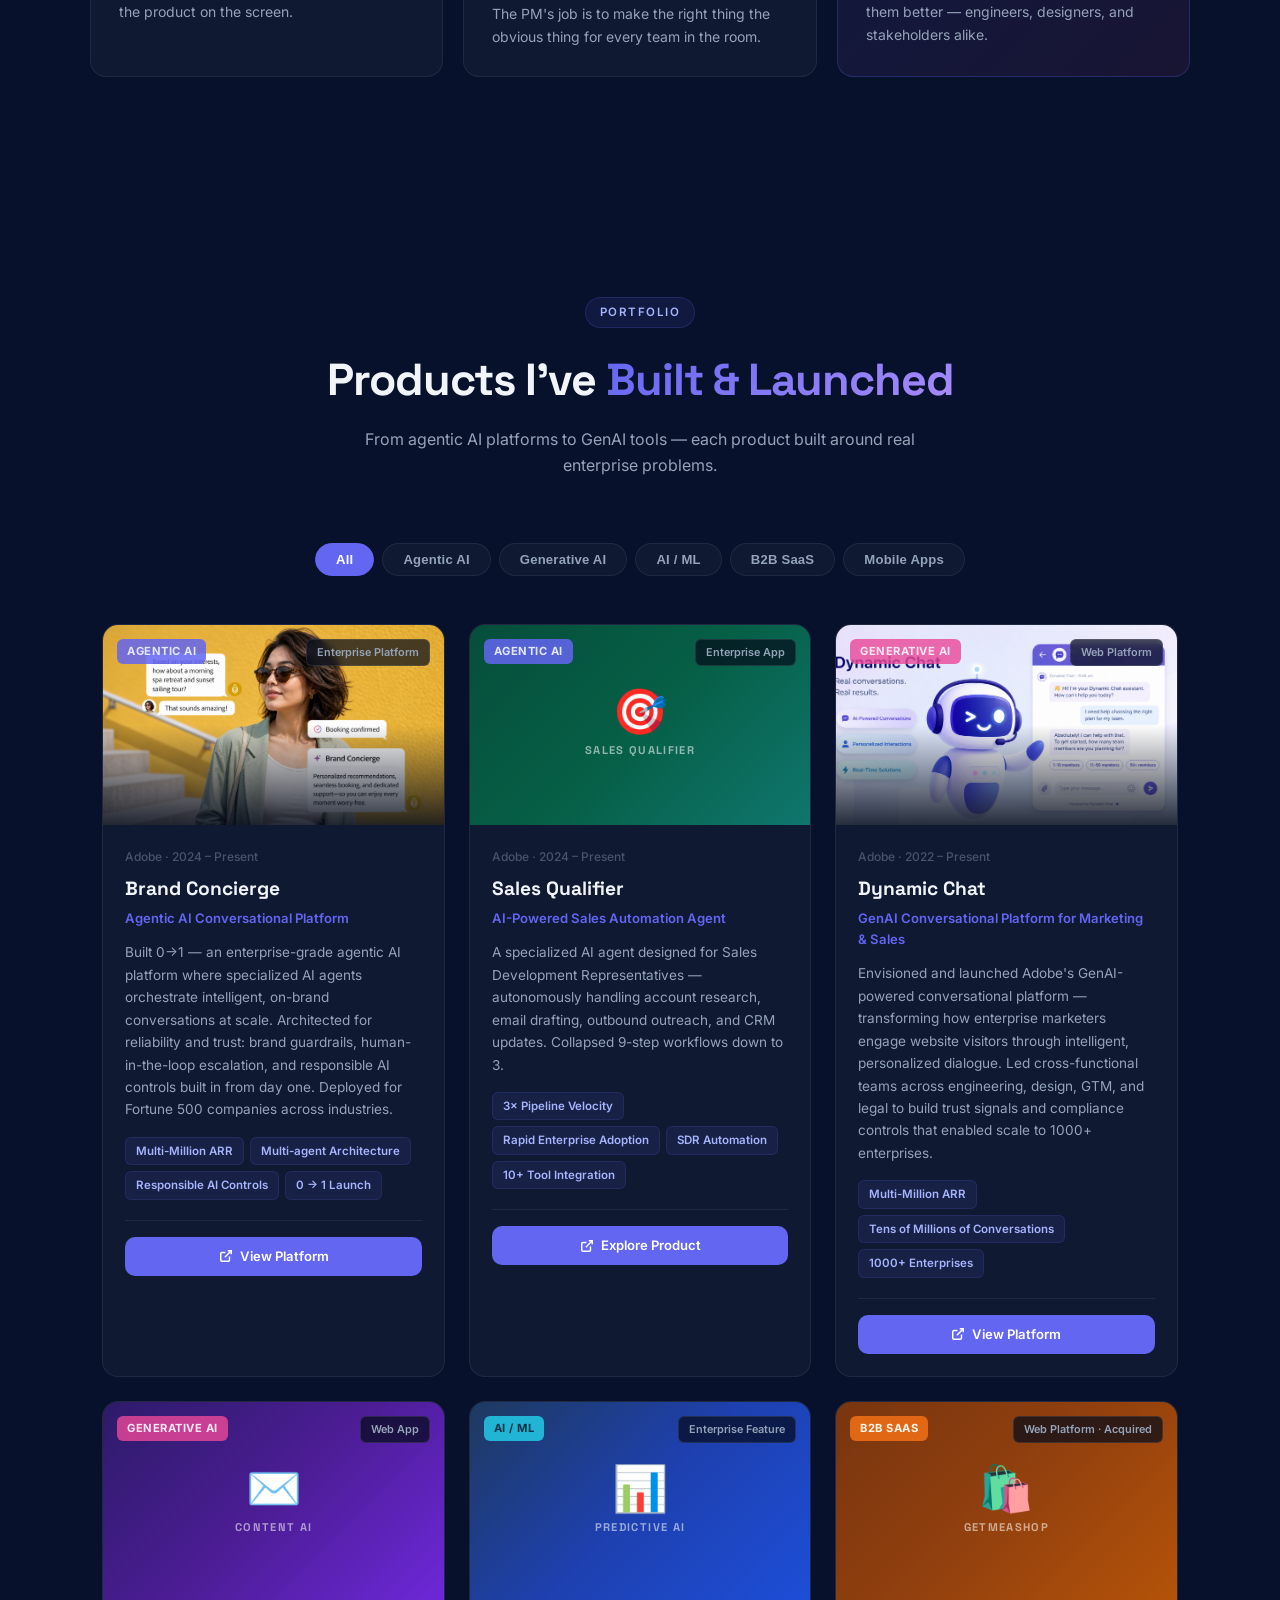
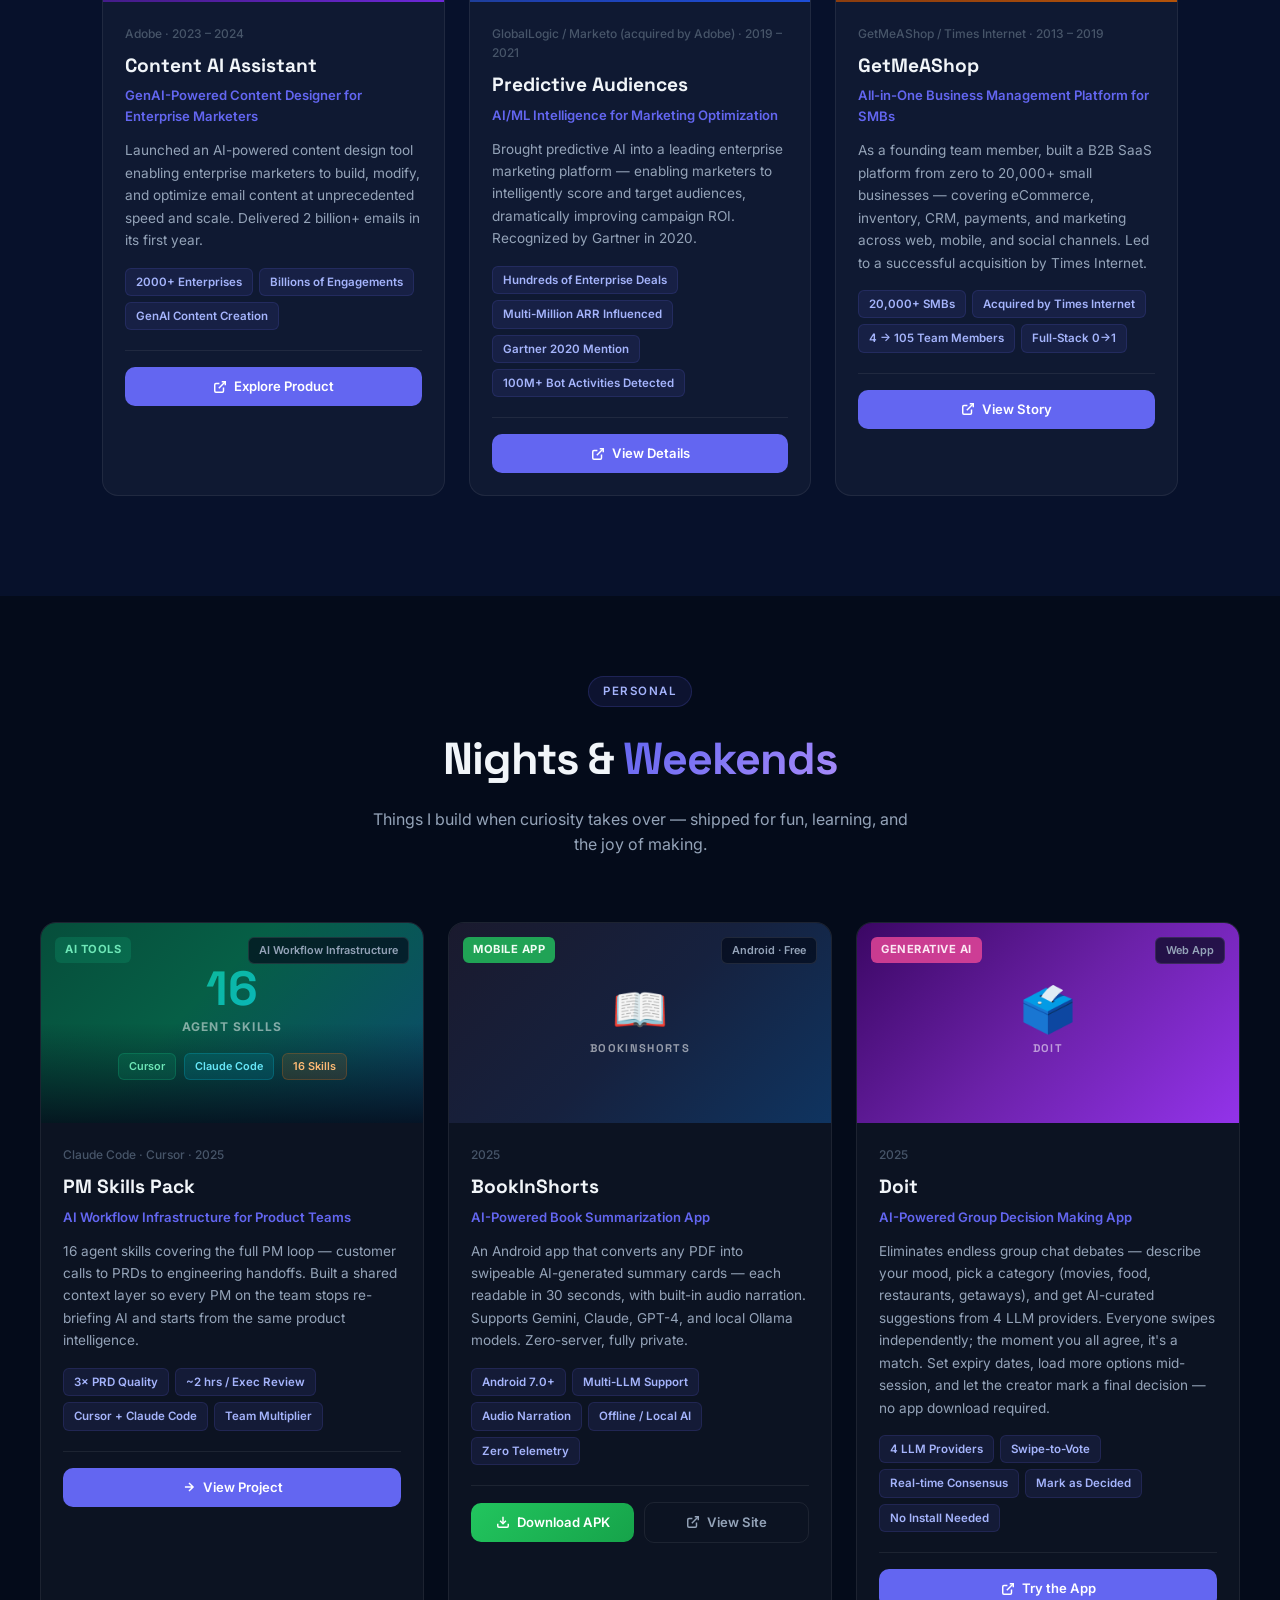
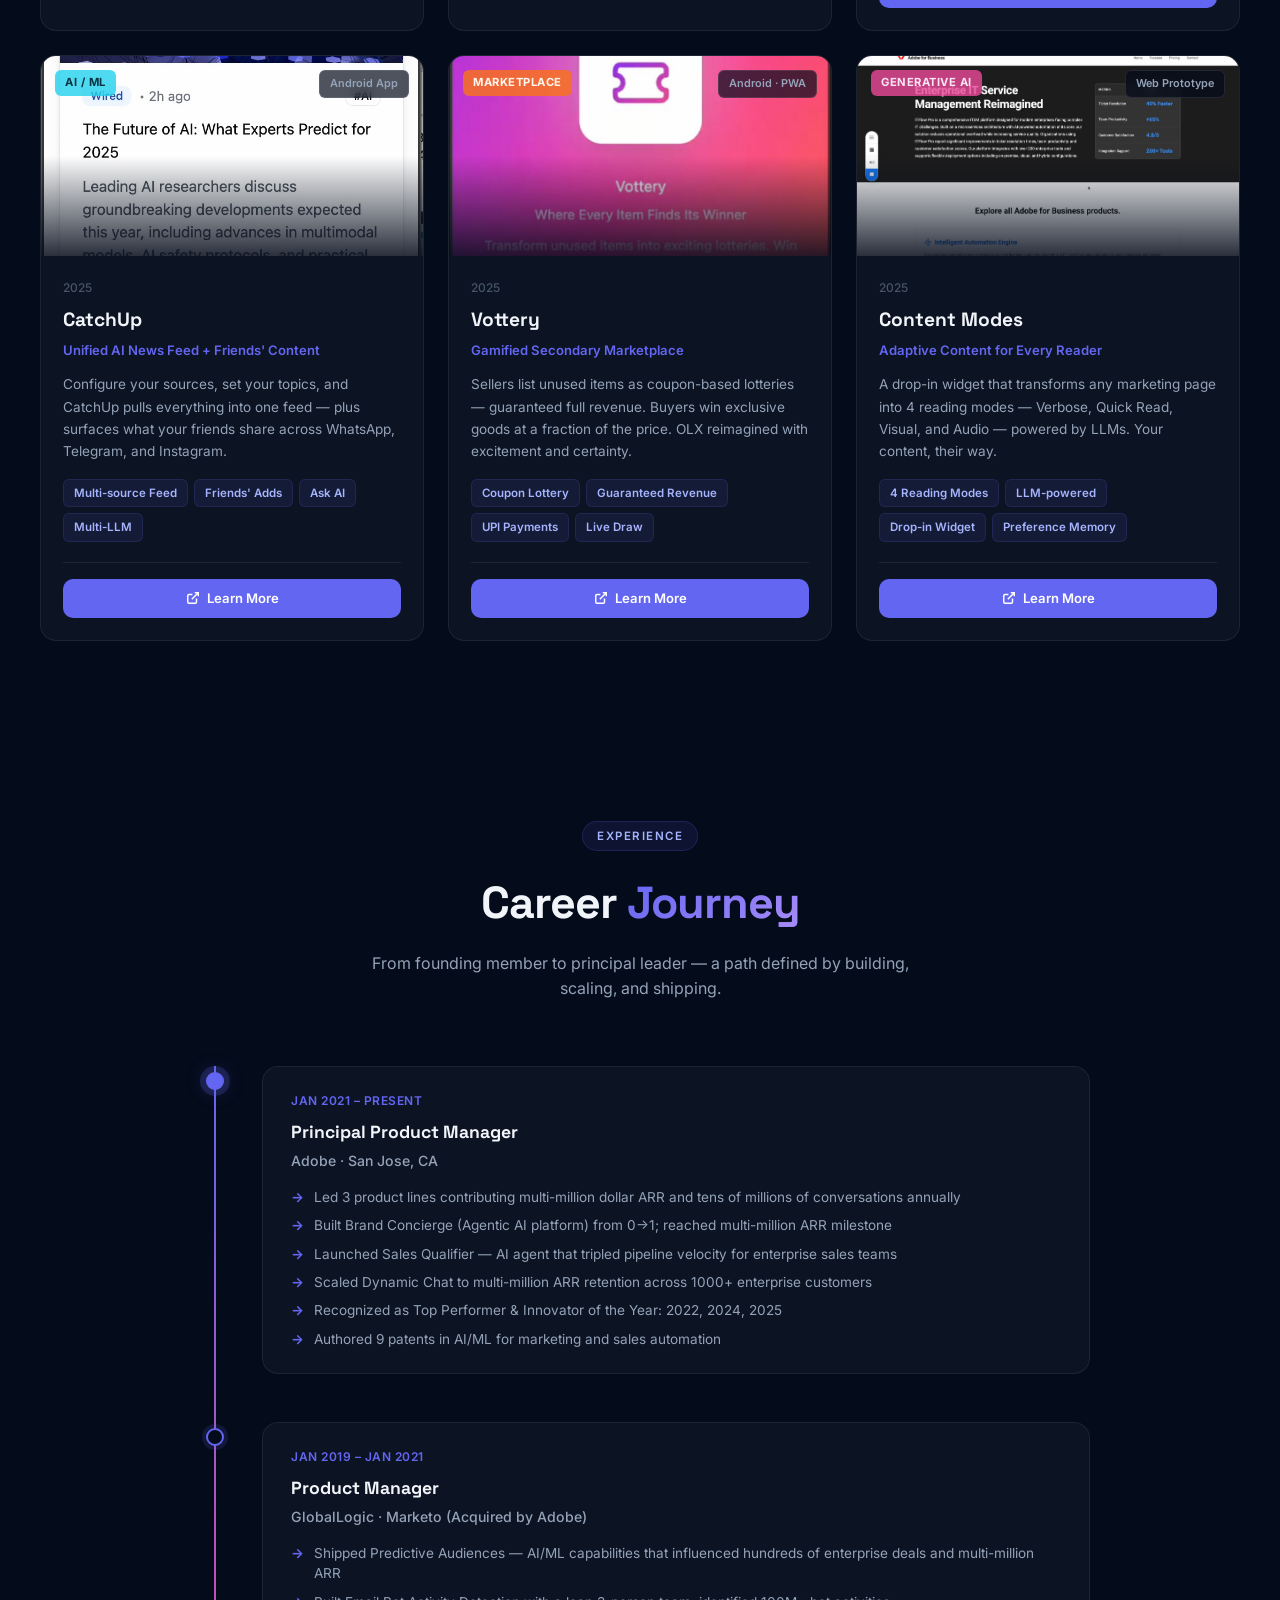
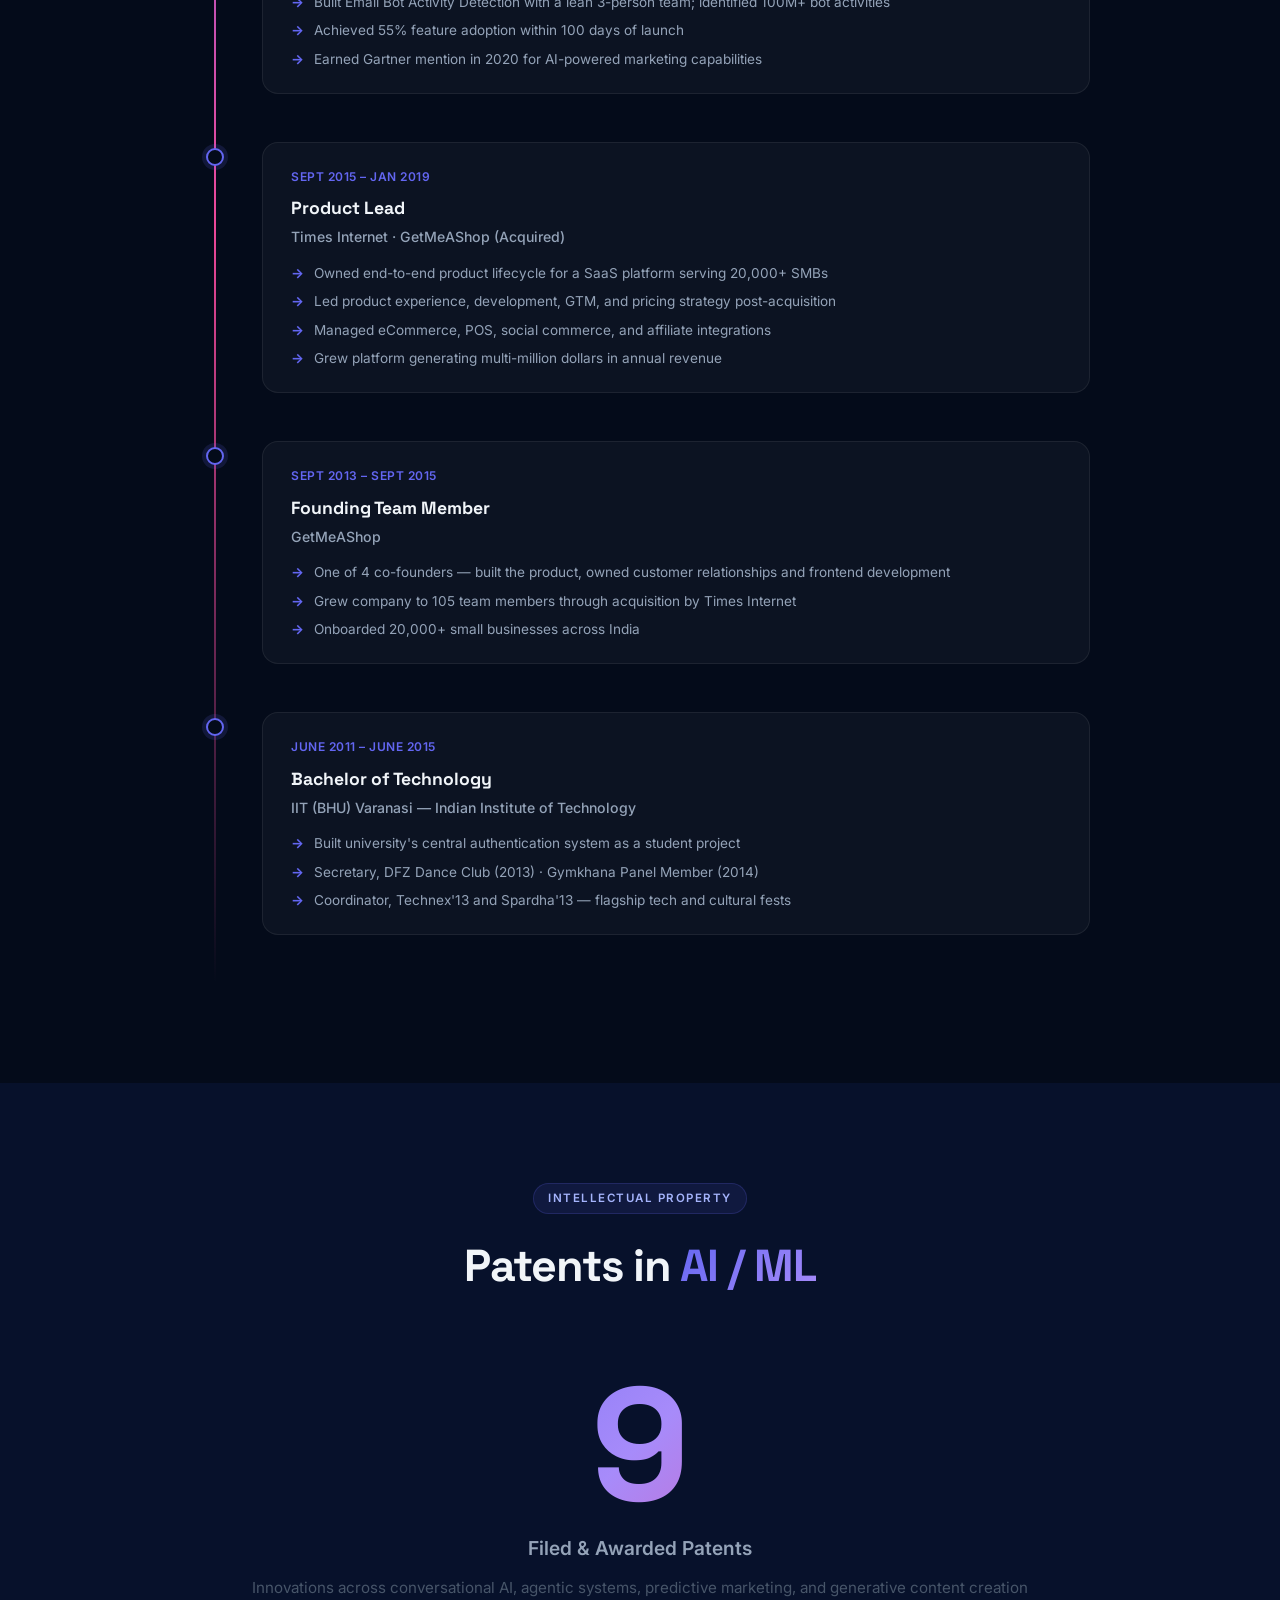
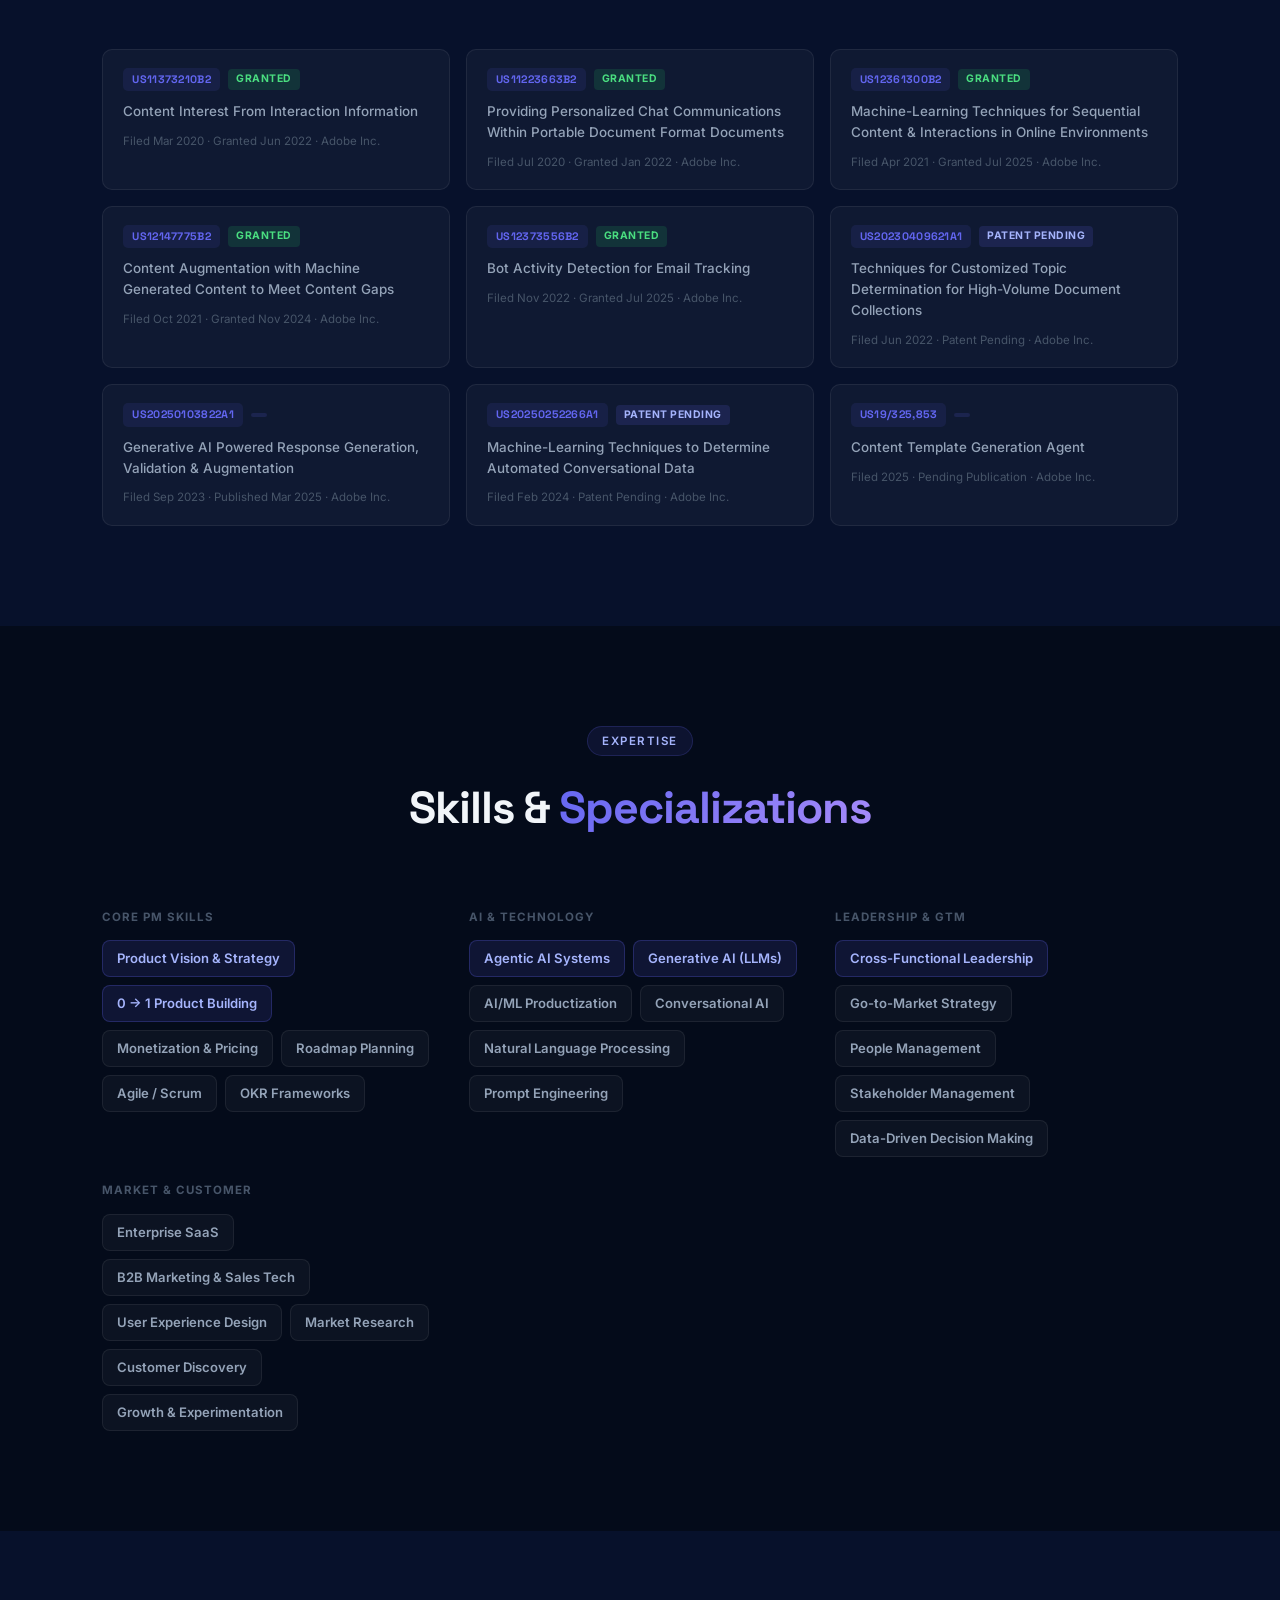
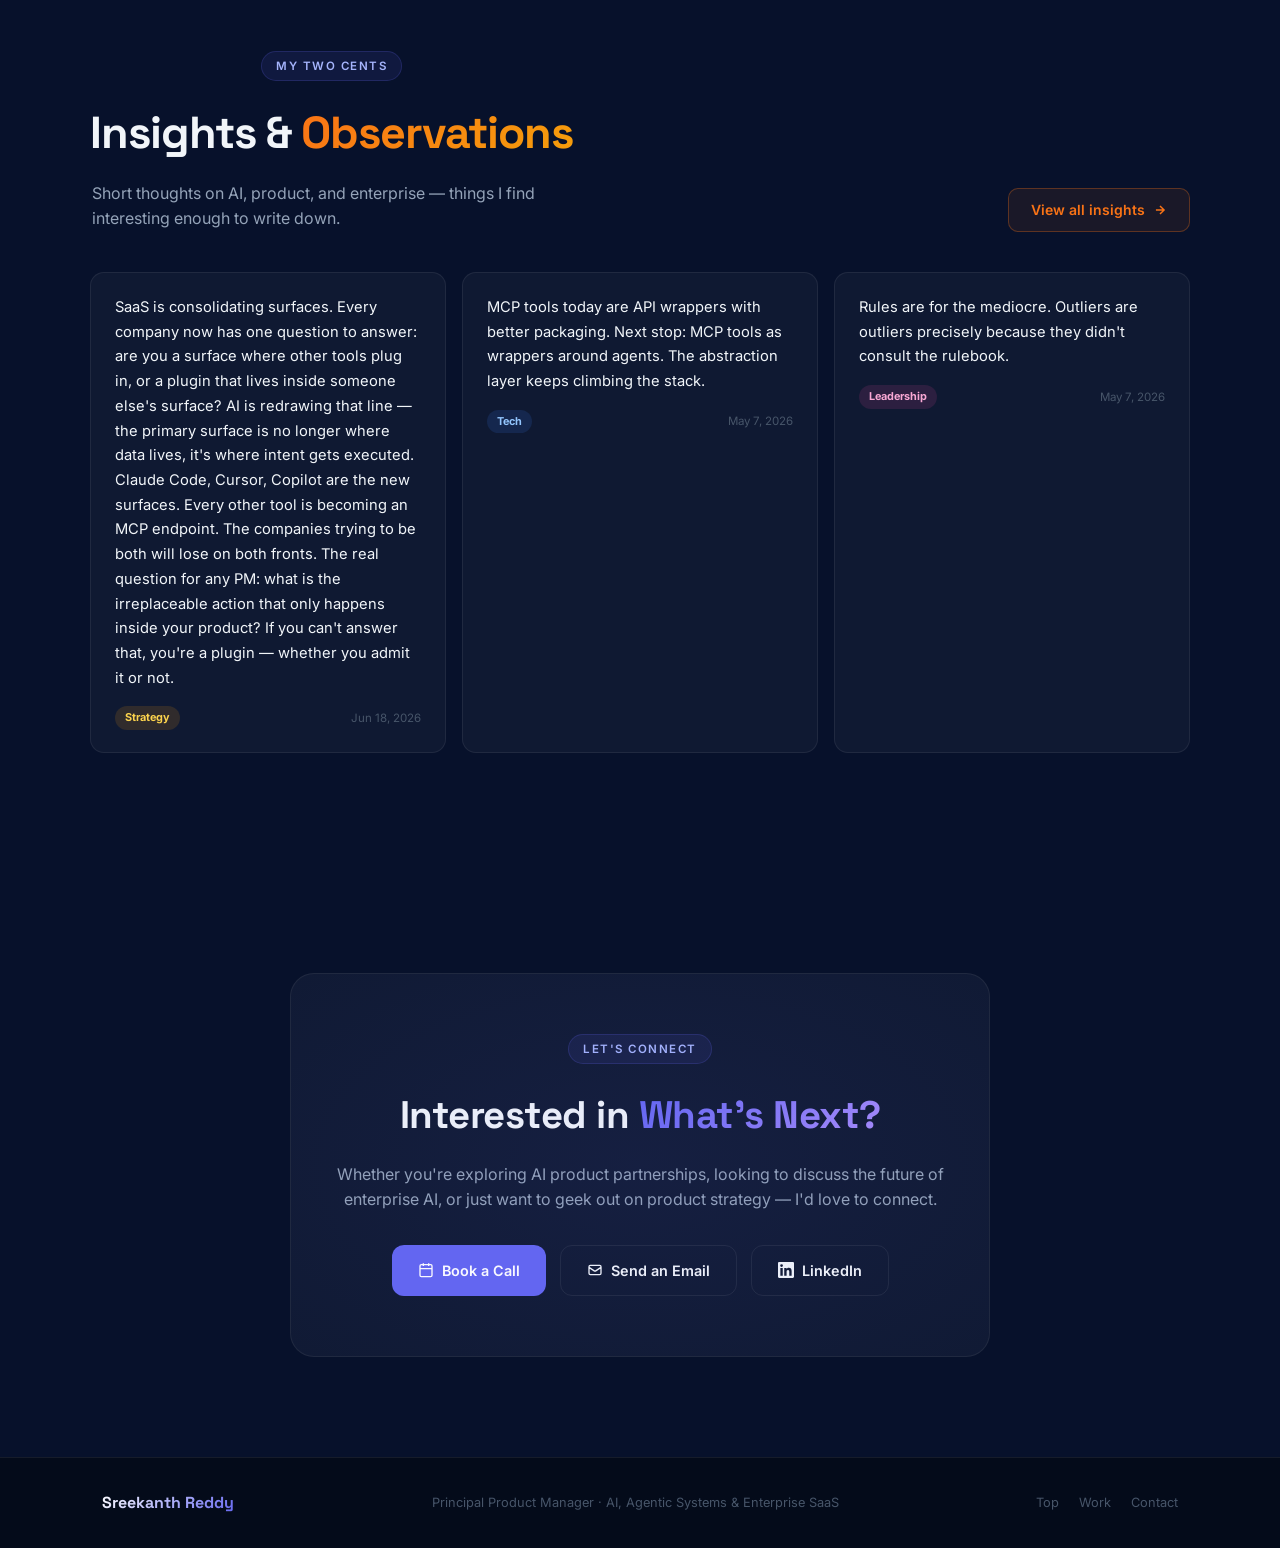
==== commit 01bf1f7b: "Unify nav across all 7 pages — Home, Work, How I Use AI, Two Cents, Book a call Replaces per-page na" ====
--- a/index.html
+++ b/index.html
@@ -187,45 +187,25 @@
     nav {
       position: fixed; top: 0; left: 0; right: 0; z-index: 100;
       display: flex; align-items: center; justify-content: space-between;
-      padding: 0 clamp(20px, 5vw, 80px);
-      height: 68px;
-      background: rgba(4,11,26,0.82);
-      backdrop-filter: blur(20px);
+      padding: 0 clamp(20px,5vw,80px); height: 68px;
+      background: rgba(4,11,26,0.88); backdrop-filter: blur(20px);
       border-bottom: 1px solid rgba(255,255,255,0.055);
-      transition: var(--transition);
-    }
-
+    }
     .nav-logo {
-      font-family: 'Space Grotesk', sans-serif;
-      font-weight: 700; font-size: 1.1rem;
-      background: linear-gradient(135deg, #fff 0%, var(--primary) 100%);
-      -webkit-background-clip: text; -webkit-text-fill-color: transparent;
-      letter-spacing: -0.3px;
-    }
-
-    .nav-links {
-      display: flex; gap: 8px; list-style: none;
-    }
-
-    .nav-links a {
-      text-decoration: none; color: var(--text-muted);
-      font-size: 0.85rem; font-weight: 500; padding: 6px 14px;
-      border-radius: 8px;
-      transition: var(--transition);
-    }
-
-    .nav-links a:hover { color: var(--text); background: rgba(255,255,255,0.06); }
-
-    .nav-cta {
-      background: var(--primary) !important;
-      color: #fff !important;
-      padding: 8px 18px !important;
-    }
-
-    .nav-cta:hover { background: #4f46e5 !important; transform: translateY(-1px); box-shadow: 0 4px 20px var(--primary-glow); }
-
-    .hamburger { display: none; flex-direction: column; gap: 5px; cursor: pointer; padding: 8px; }
-    .hamburger span { display: block; width: 22px; height: 2px; background: var(--text); border-radius: 2px; transition: var(--transition); }
+      font-family:'Space Grotesk',sans-serif; font-weight:700; font-size:1.05rem;
+      background: linear-gradient(135deg,#fff 0%,#6366f1 100%);
+      -webkit-background-clip:text; -webkit-text-fill-color:transparent;
+      letter-spacing:-.3px; text-decoration:none;
+    }
+    .nav-logo span { opacity:0.75; }
+    .nav-links { display:flex; gap:8px; list-style:none; align-items:center; }
+    .nav-links a { text-decoration:none; color:rgba(255,255,255,0.6); font-size:.85rem; font-weight:500; padding:6px 14px; border-radius:8px; transition:all .2s; }
+    .nav-links a:hover { color:#fff; background:rgba(255,255,255,0.06); }
+    .nav-links a.active { color:#fff; background:rgba(255,255,255,0.1); }
+    .nav-cta { background:#6366f1!important; color:#fff!important; padding:8px 18px!important; border-radius:8px; }
+    .nav-cta:hover { background:#4f46e5!important; }
+    .hamburger { display:none; flex-direction:column; gap:5px; cursor:pointer; padding:8px; }
+    .hamburger span { display:block; width:22px; height:2px; background:#fff; border-radius:2px; transition:all .2s; }
 
     /* ─── HERO ─── */
     .hero {
@@ -1034,24 +1014,14 @@
 
     /* ─── MOBILE NAV DRAWER ─── */
     .mobile-nav {
-      display: none;
-      position: fixed; top: 68px; left: 0; right: 0; z-index: 99;
-      background: rgba(4,11,26,0.97); backdrop-filter: blur(20px);
-      border-bottom: 1px solid var(--card-border);
-      flex-direction: column; padding: 16px clamp(20px, 5vw, 40px);
-      gap: 4px;
-    }
-
-    .mobile-nav.open { display: flex; }
-
-    .mobile-nav a {
-      text-decoration: none; color: var(--text-muted);
-      font-size: 0.95rem; font-weight: 500;
-      padding: 12px 16px; border-radius: 10px;
-      transition: var(--transition);
-    }
-
-    .mobile-nav a:hover { background: var(--card); color: var(--text); }
+      display:none; flex-direction:column; gap:4px;
+      position:fixed; top:68px; left:0; right:0; z-index:99;
+      background:rgba(4,11,26,0.97); padding:16px 24px 24px;
+      border-bottom:1px solid rgba(255,255,255,0.08);
+    }
+    .mobile-nav.open { display:flex; }
+    .mobile-nav a { color:rgba(255,255,255,0.7); text-decoration:none; font-size:.9rem; font-weight:500; padding:12px 0; border-bottom:1px solid rgba(255,255,255,0.06); }
+    .mobile-nav a:hover { color:#fff; }
 
     /* ─── MY TWO CENTS ─── */
     .tc-chip {
@@ -1105,32 +1075,26 @@
 <body>
 
   <!-- ─── NAV ─── -->
-  <nav id="main-nav">
-    <div class="nav-logo">Sreekanth Reddy</div>
+  <nav>
+    <a href="index.html" class="nav-logo">Sree<span>kanth</span></a>
     <ul class="nav-links">
-      <li><a href="#about">About</a></li>
-      <li><a href="#portfolio">Work</a></li>
-      <li><a href="#philosophy">Philosophy</a></li>
-      <li><a href="#career">Career</a></li>
-      <li><a href="#patents">Patents</a></li>
-      <li><a href="#skills">Skills</a></li>
-      <li><a href="#two-cents">My Two Cents</a></li>
-      <li><a href="#contact" class="nav-cta">Contact</a></li>
+      <li><a href="index.html" class="active">Home</a></li>
+      <li><a href="index.html#portfolio">Work</a></li>
+      <li><a href="how-i-use-ai.html">How I Use AI</a></li>
+      <li><a href="two-cents.html">Two Cents</a></li>
+      <li><a href="index.html#contact" class="nav-cta">Book a call</a></li>
     </ul>
-    <div class="hamburger" id="hamburger" onclick="toggleNav()">
+    <div class="hamburger" id="hamburger" onclick="document.getElementById('mobile-nav').classList.toggle('open')">
       <span></span><span></span><span></span>
     </div>
   </nav>
 
   <div class="mobile-nav" id="mobile-nav">
-    <a href="#about" onclick="toggleNav()">About</a>
-    <a href="#portfolio" onclick="toggleNav()">Work</a>
-    <a href="#philosophy" onclick="toggleNav()">Philosophy</a>
-    <a href="#career" onclick="toggleNav()">Career</a>
-    <a href="#patents" onclick="toggleNav()">Patents</a>
-    <a href="#skills" onclick="toggleNav()">Skills</a>
-    <a href="#two-cents" onclick="toggleNav()">My Two Cents</a>
-    <a href="#contact" onclick="toggleNav()">Contact</a>
+    <a href="index.html" onclick="document.getElementById('mobile-nav').classList.remove('open')">Home</a>
+    <a href="index.html#portfolio" onclick="document.getElementById('mobile-nav').classList.remove('open')">Work</a>
+    <a href="how-i-use-ai.html">How I Use AI</a>
+    <a href="two-cents.html">Two Cents</a>
+    <a href="index.html#contact" onclick="document.getElementById('mobile-nav').classList.remove('open')">Book a call</a>
   </div>
 
   <!-- ─── HERO ─── -->
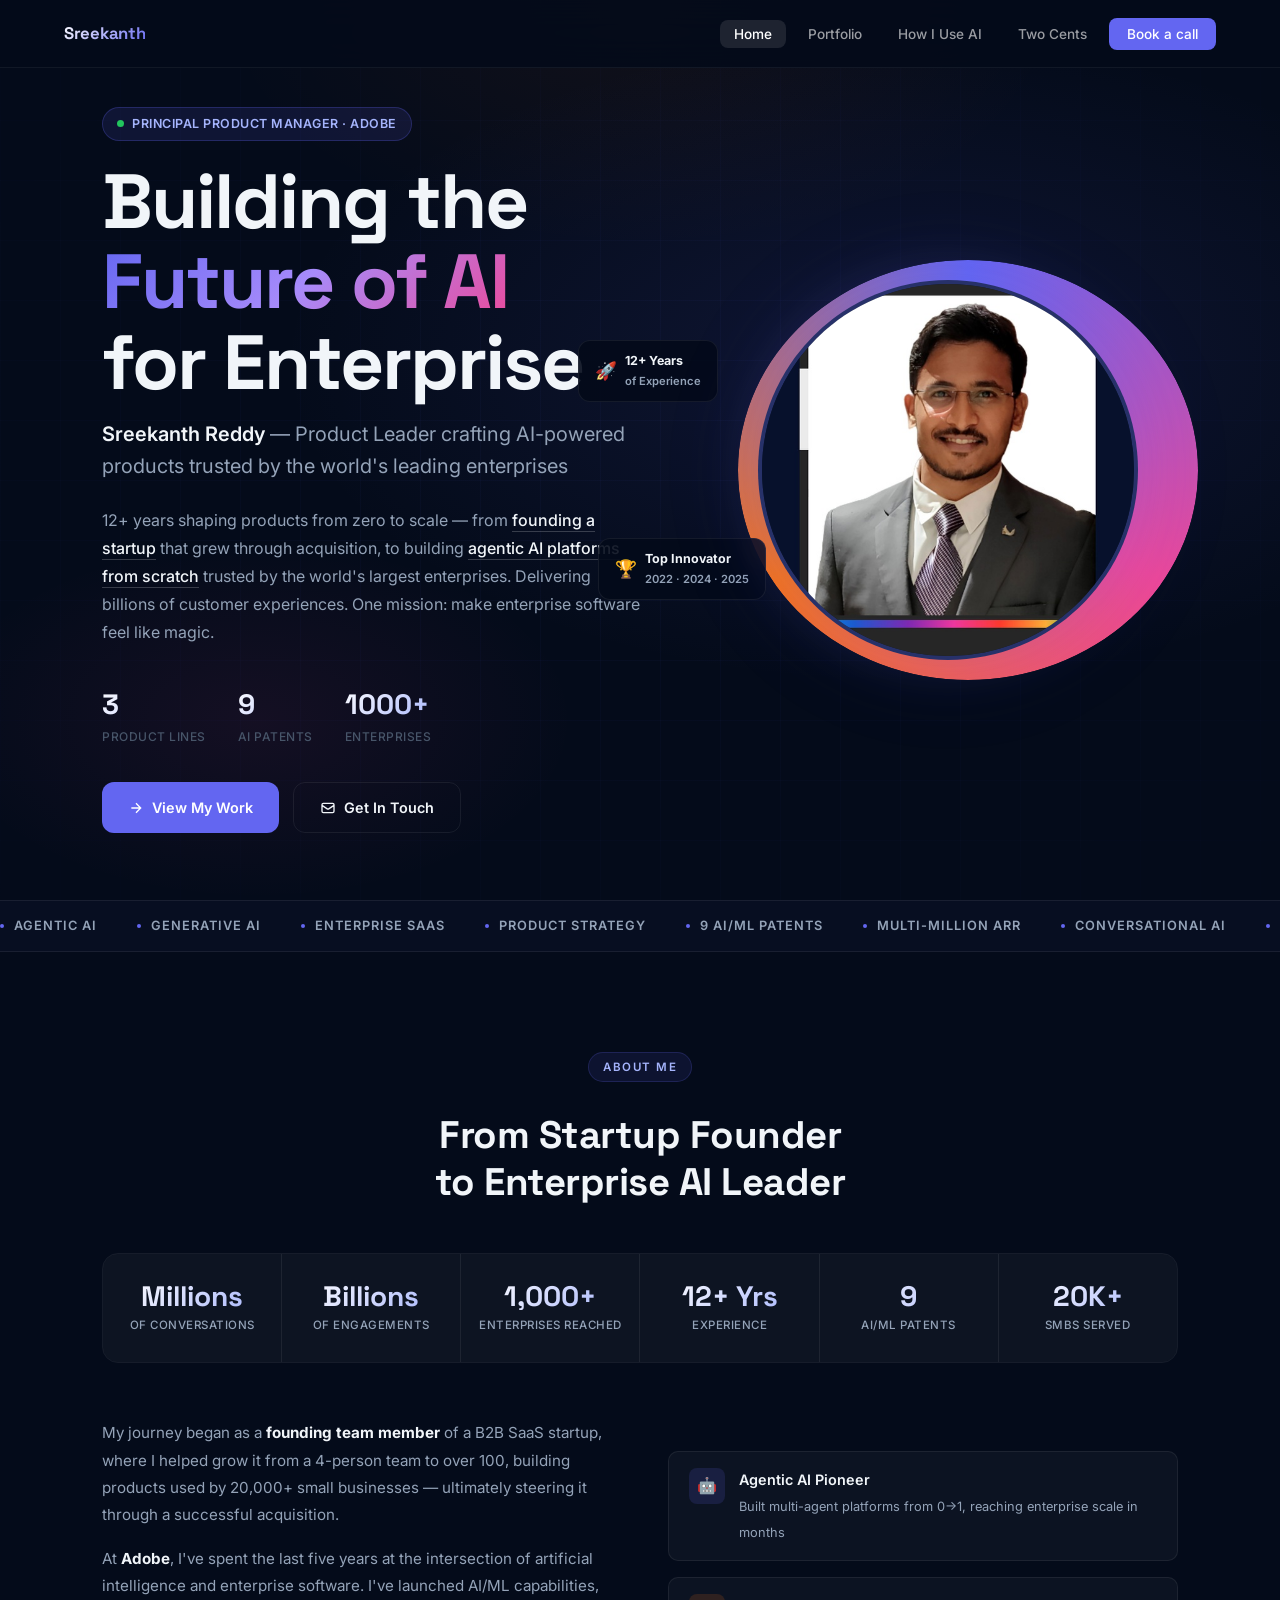
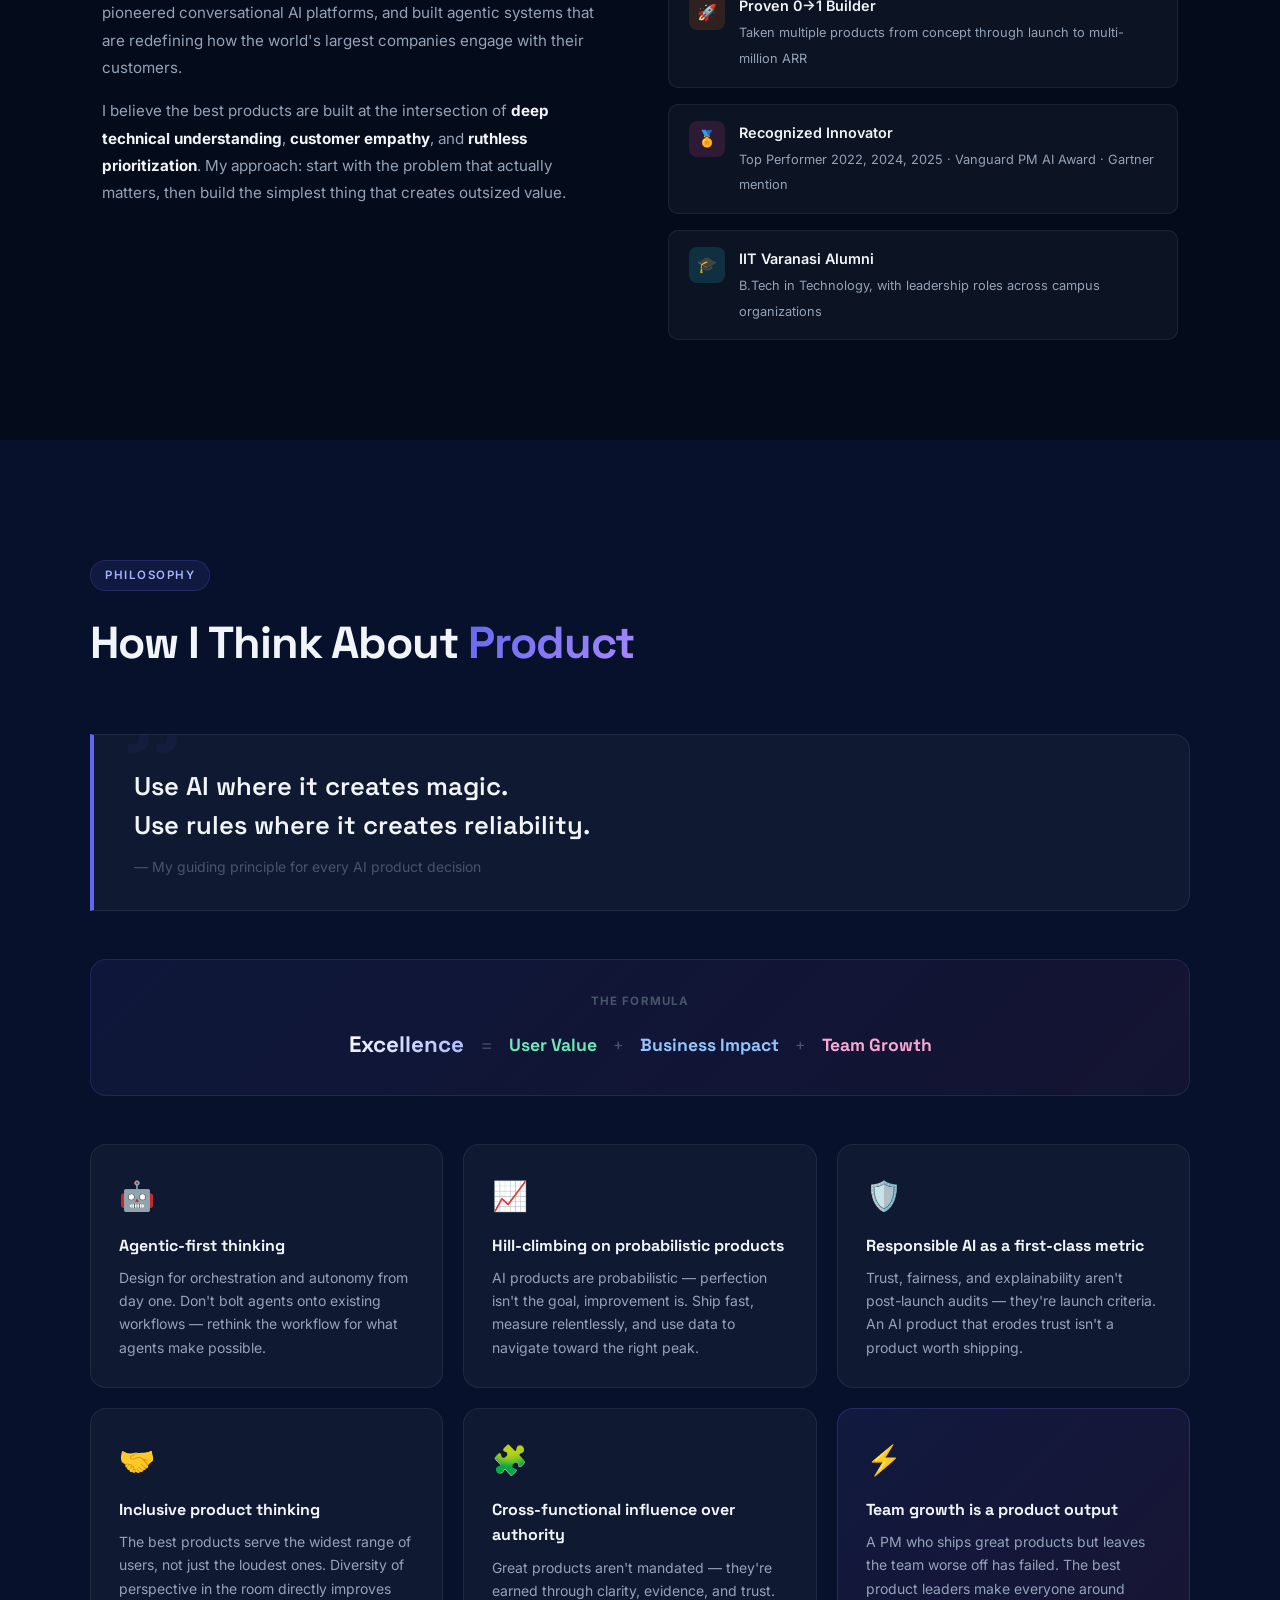
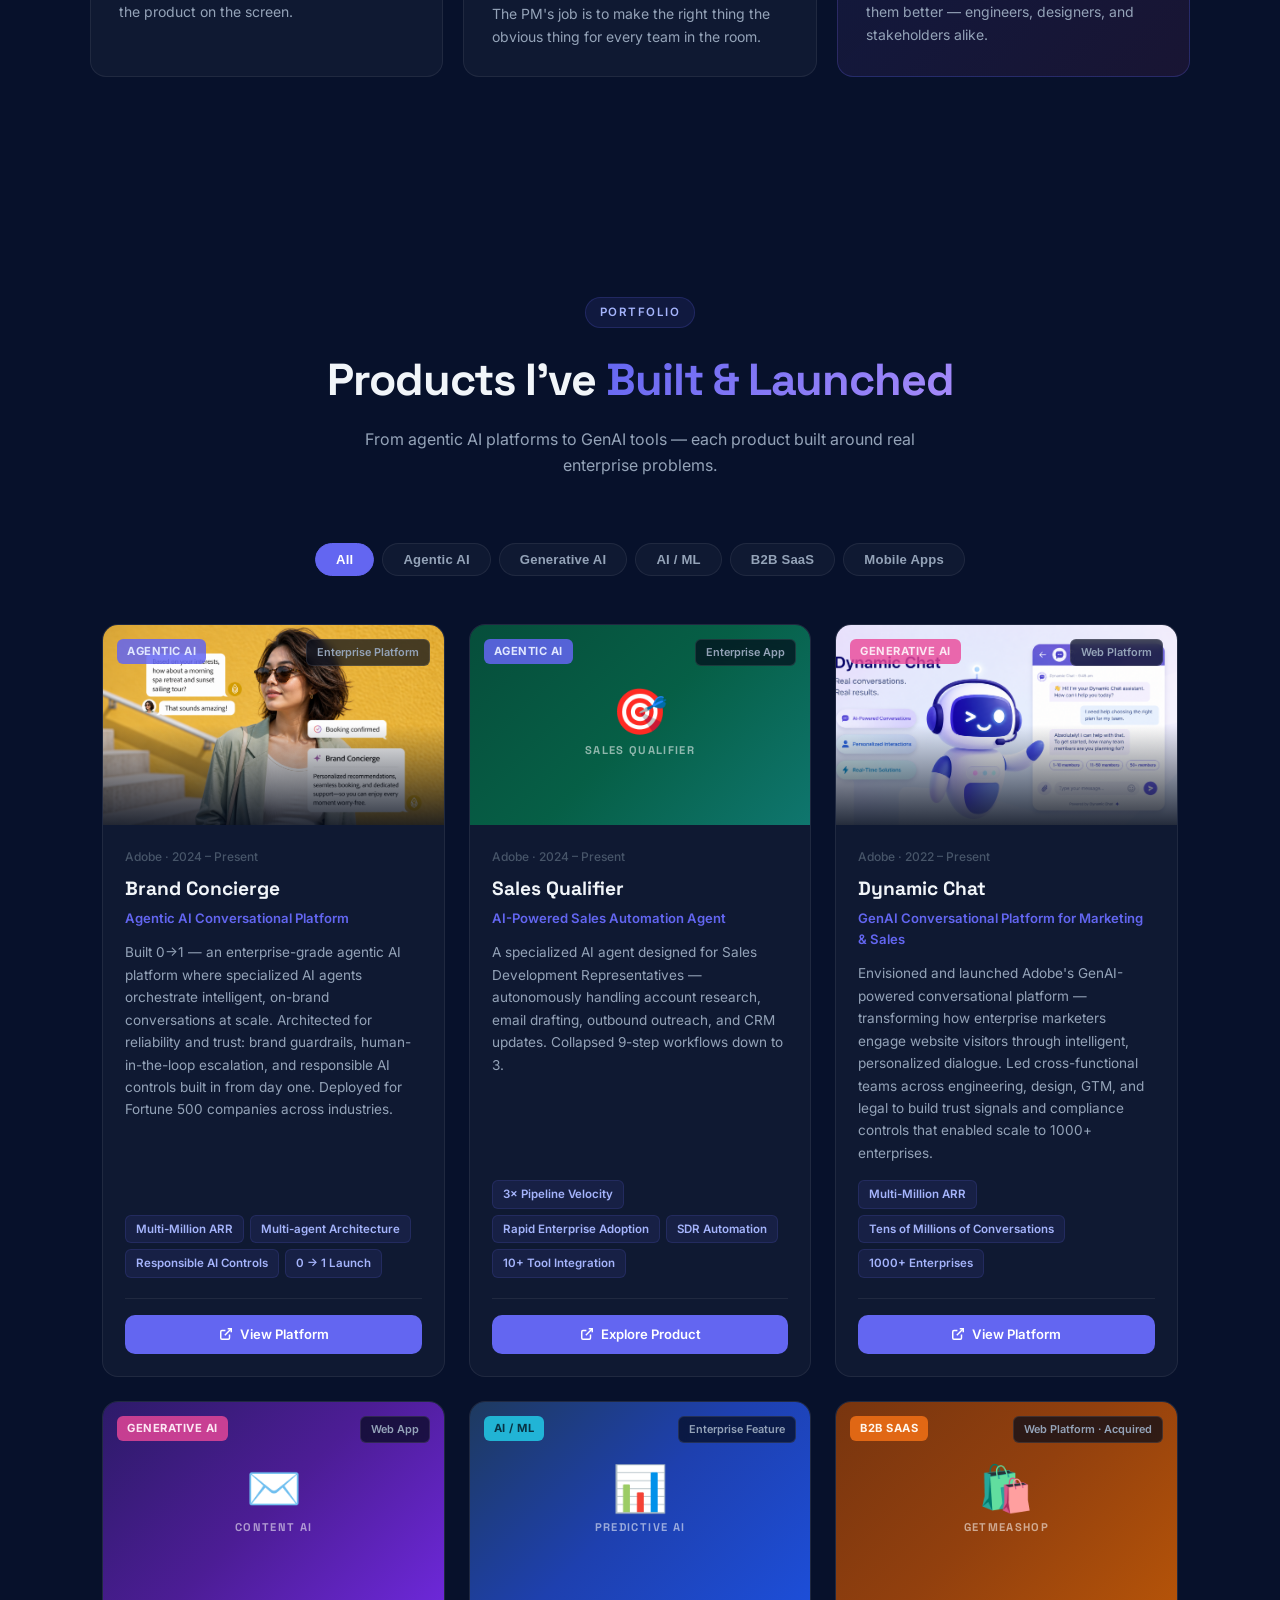
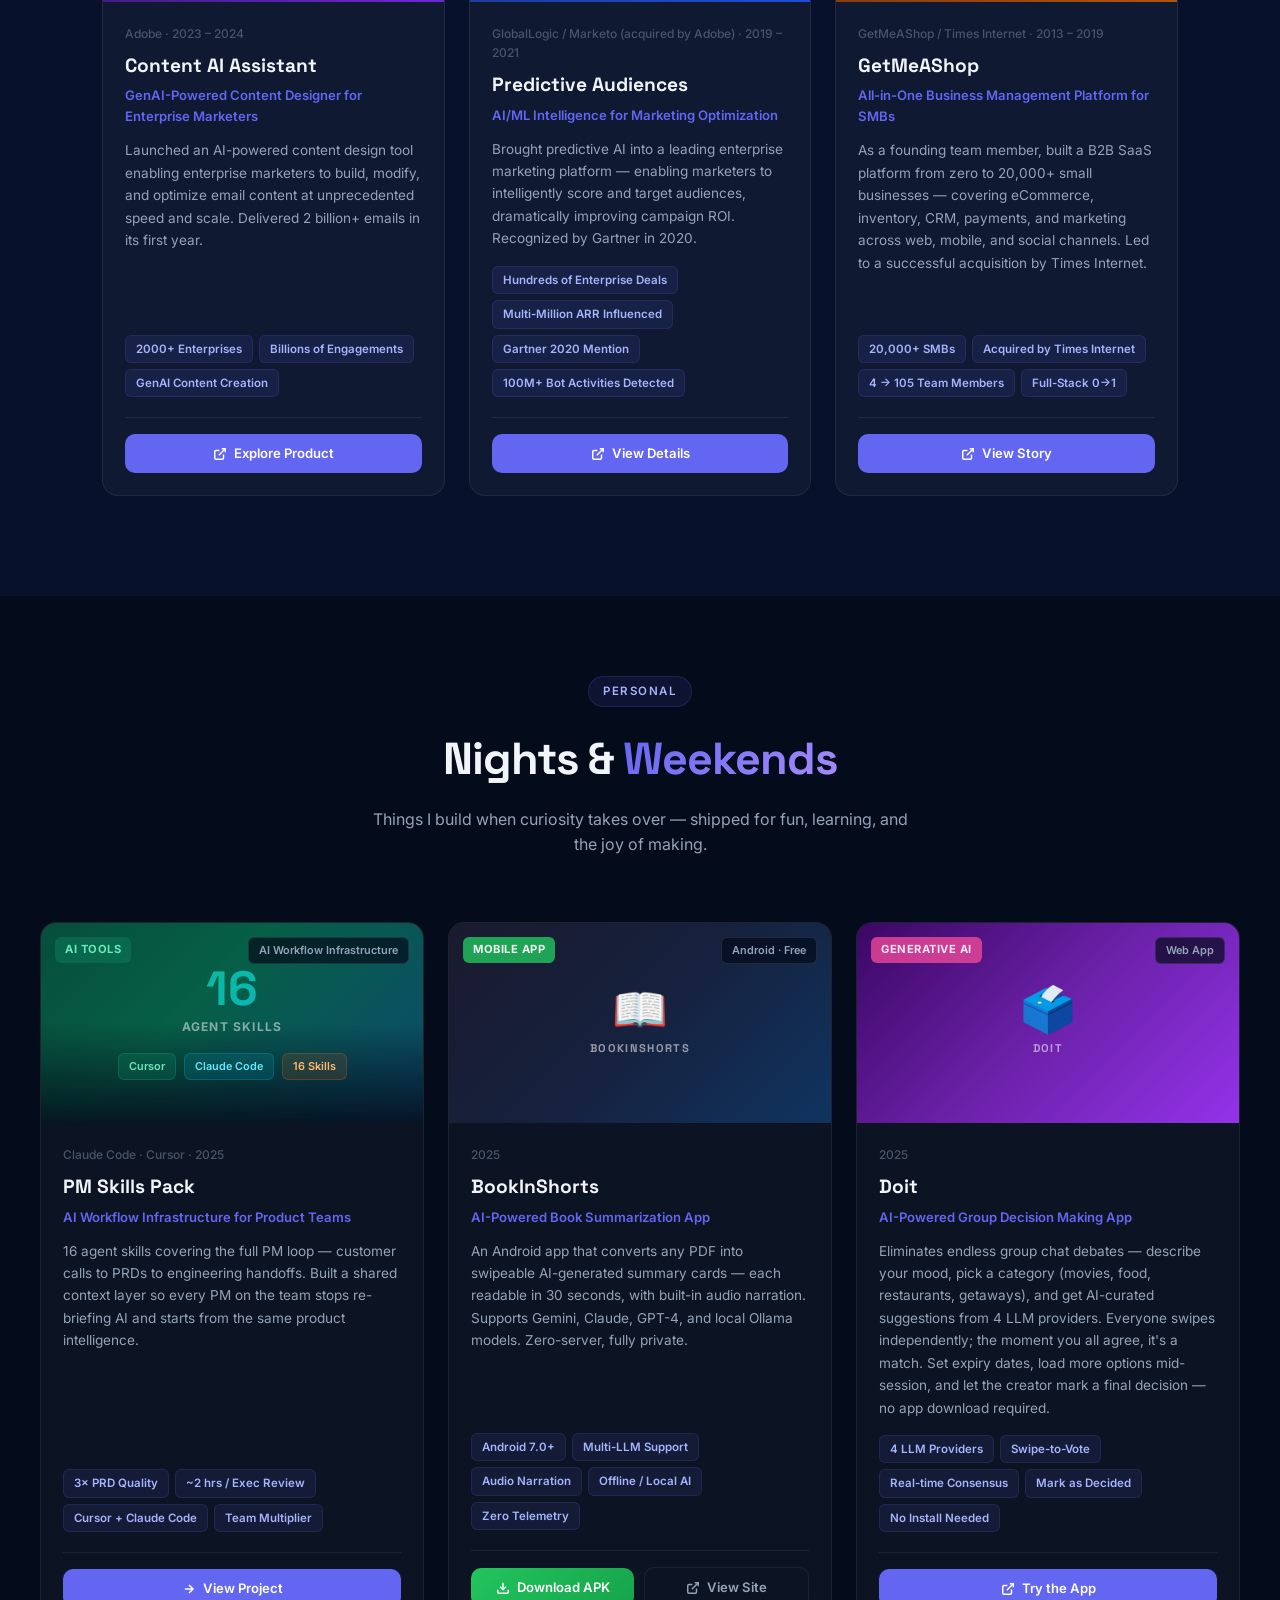
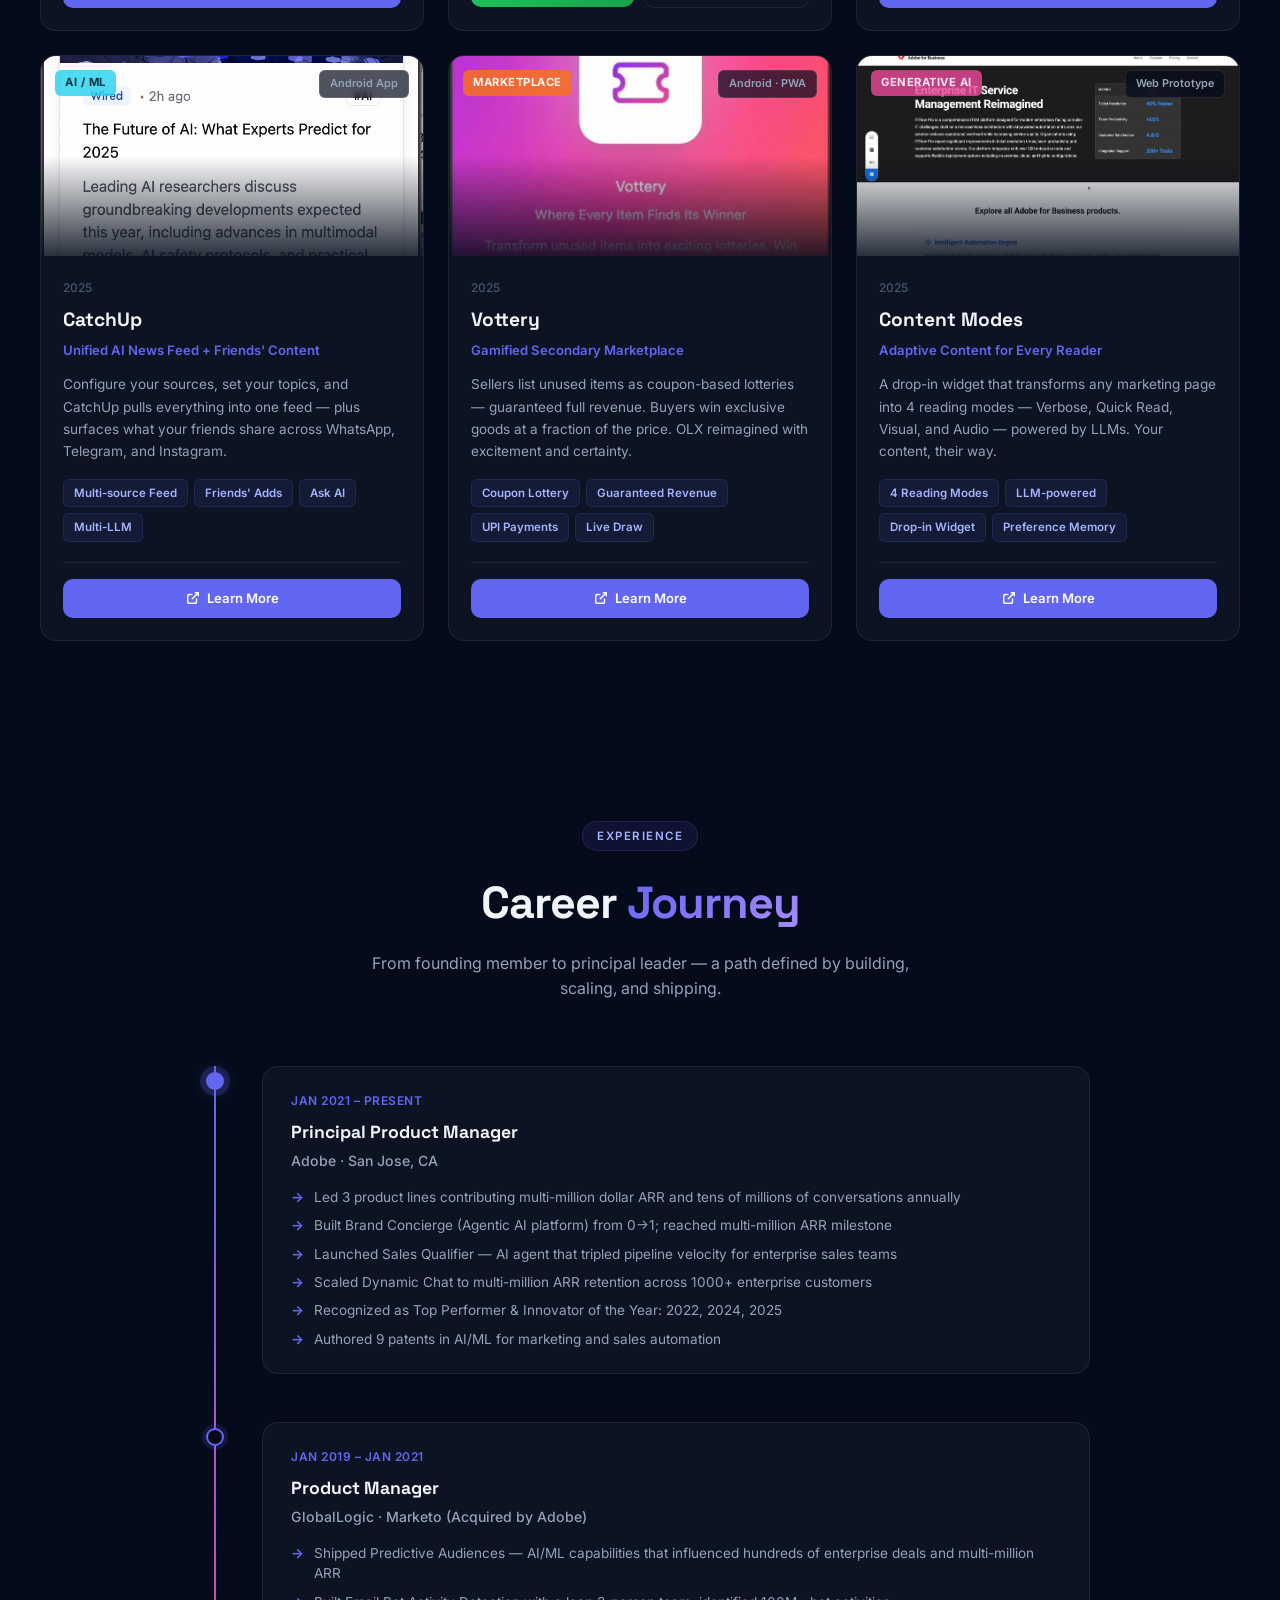
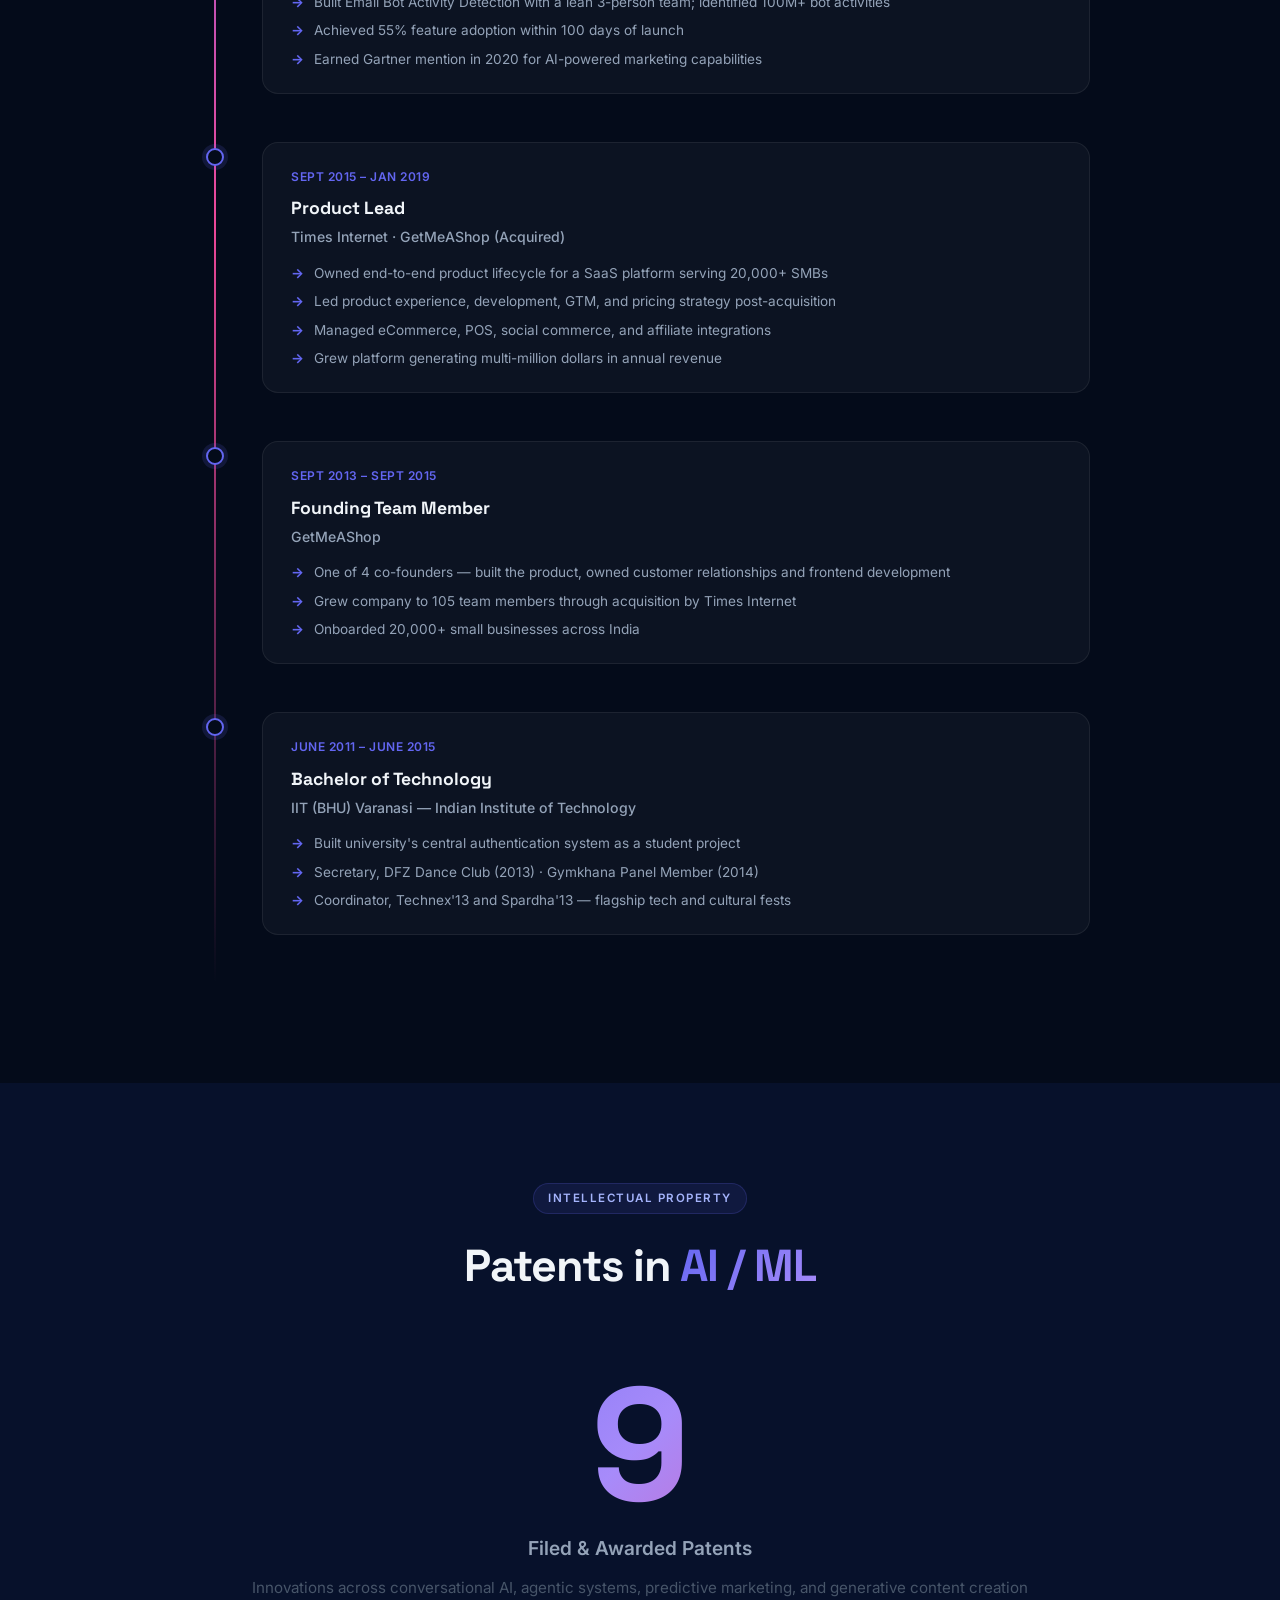
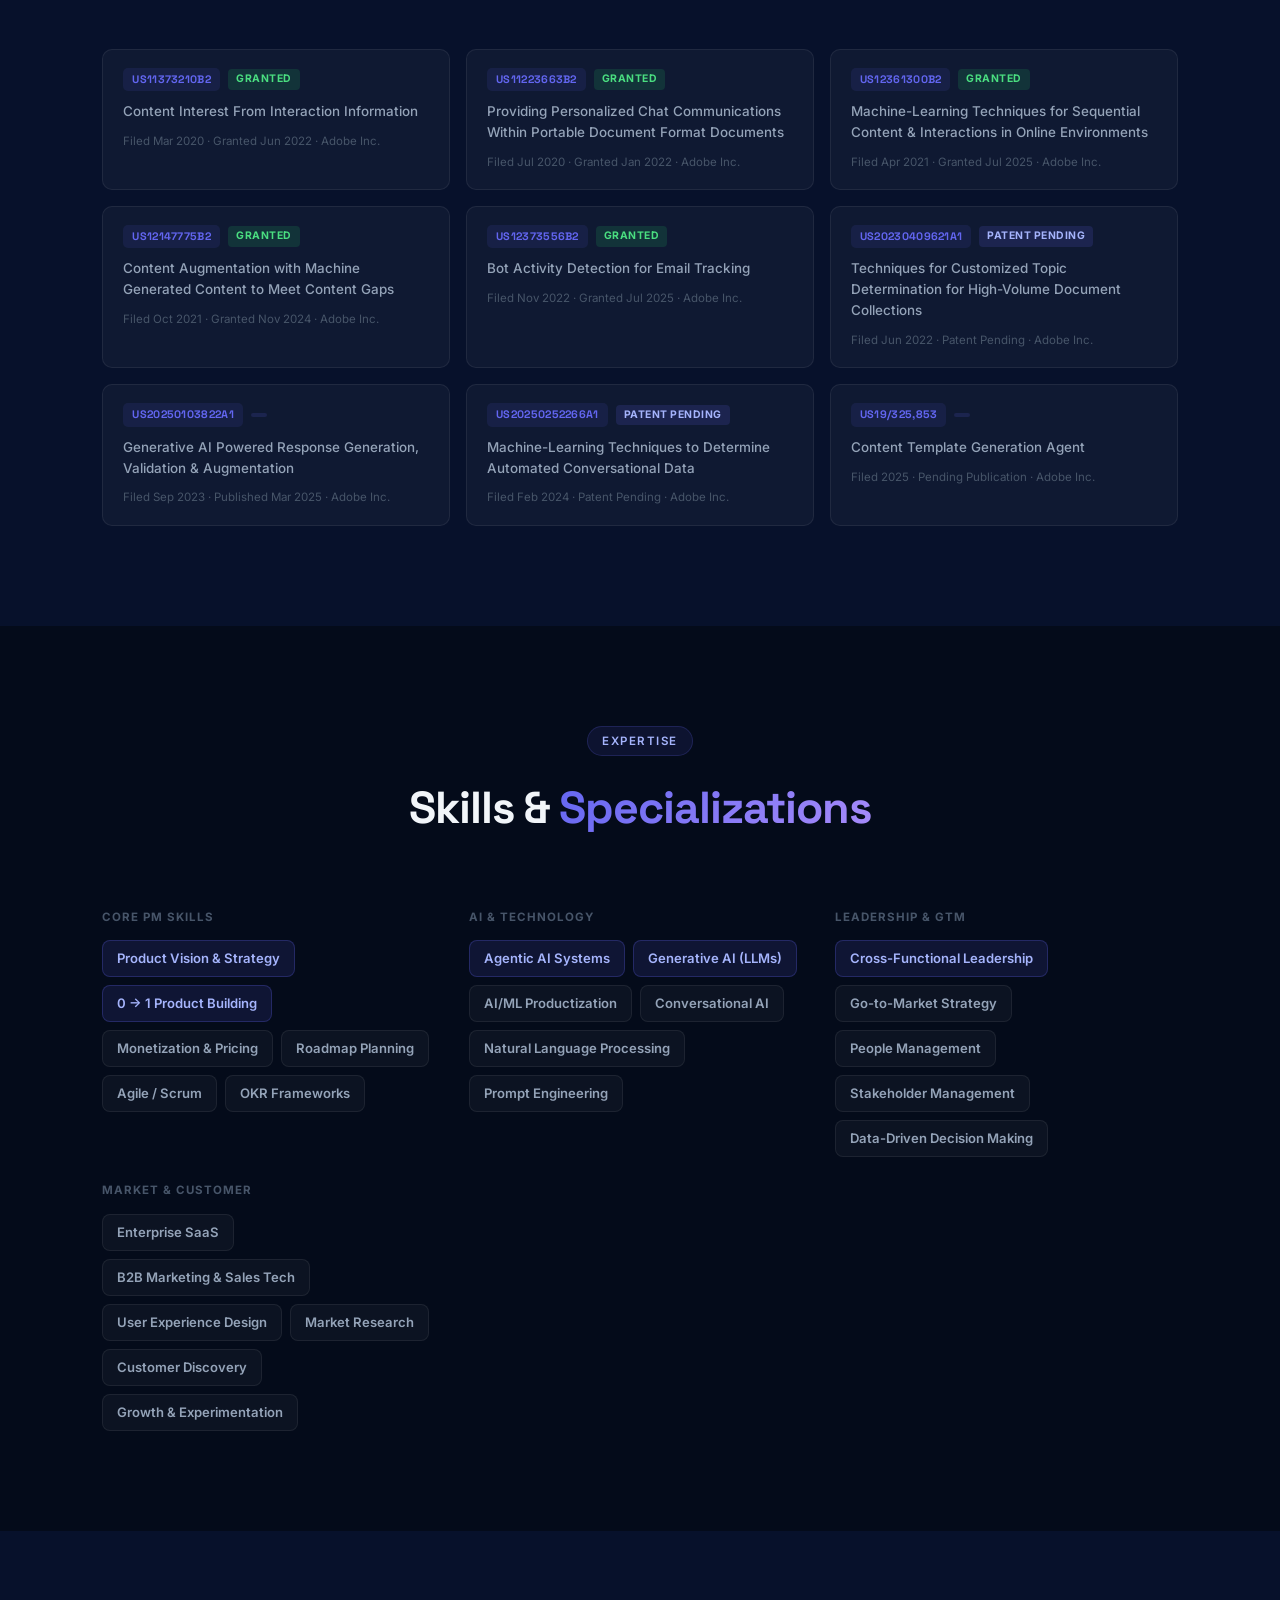
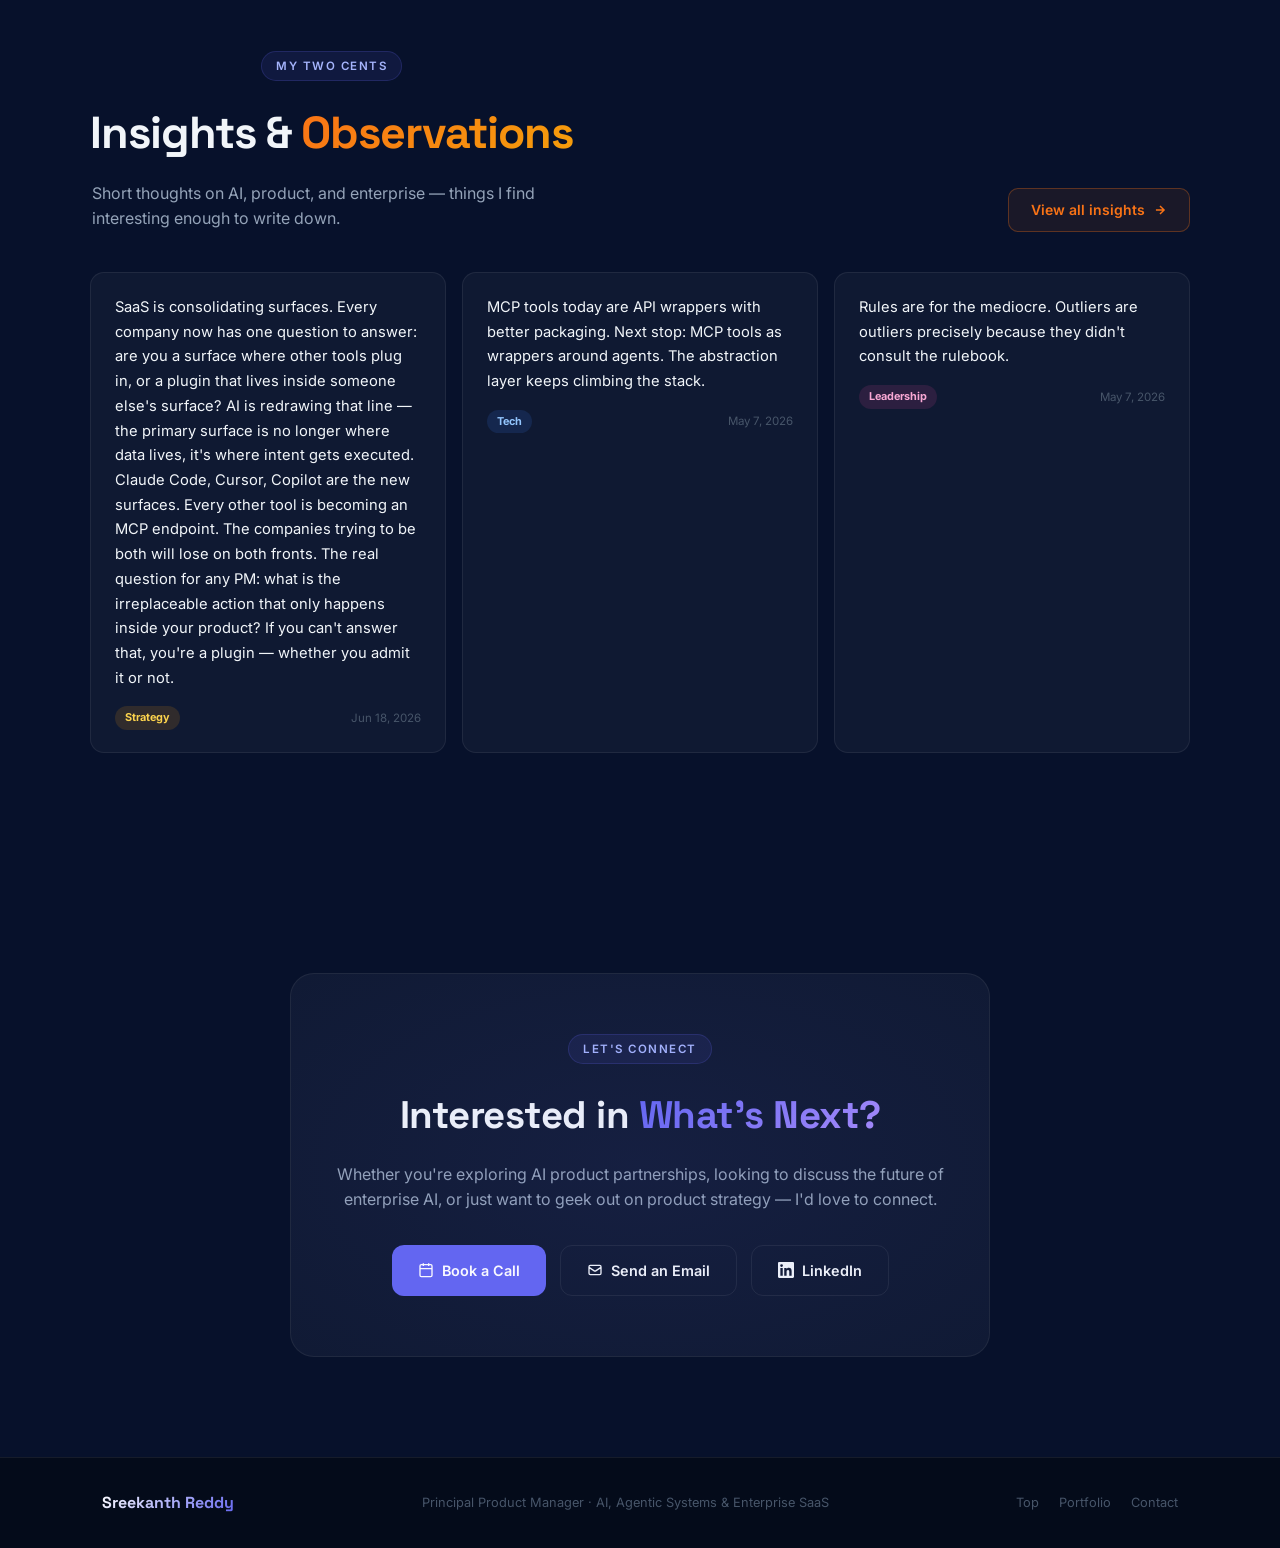
==== commit 77f6dbb7: "Fix 5 nav/UI issues: logo, Two Cents data, Portfolio rename, card height, mobile - Logo: full "Sreek" ====
--- a/index.html
+++ b/index.html
@@ -197,7 +197,7 @@
       -webkit-background-clip:text; -webkit-text-fill-color:transparent;
       letter-spacing:-.3px; text-decoration:none;
     }
-    .nav-logo span { opacity:0.75; }
+    
     .nav-links { display:flex; gap:8px; list-style:none; align-items:center; }
     .nav-links a { text-decoration:none; color:rgba(255,255,255,0.6); font-size:.85rem; font-weight:500; padding:6px 14px; border-radius:8px; transition:all .2s; }
     .nav-links a:hover { color:#fff; background:rgba(255,255,255,0.06); }
@@ -576,6 +576,7 @@
       border-radius: var(--radius); overflow: hidden;
       transition: var(--transition);
       position: relative;
+      display: flex; flex-direction: column;
     }
 
     .portfolio-card:hover {
@@ -623,7 +624,7 @@
       backdrop-filter: blur(4px);
     }
 
-    .card-body { padding: 22px; }
+    .card-body { padding: 22px; flex: 1; display: flex; flex-direction: column; }
 
     .card-year { font-size: 0.75rem; color: var(--text-dim); font-weight: 500; margin-bottom: 8px; }
 
@@ -639,7 +640,7 @@
 
     .card-desc {
       font-size: 0.85rem; color: var(--text-muted);
-      line-height: 1.65; margin-bottom: 16px;
+      line-height: 1.65; margin-bottom: 16px; flex: 1;
     }
 
     .card-highlights {
@@ -1076,10 +1077,10 @@
 
   <!-- ─── NAV ─── -->
   <nav>
-    <a href="index.html" class="nav-logo">Sree<span>kanth</span></a>
+    <a href="index.html" class="nav-logo">Sreekanth</a>
     <ul class="nav-links">
       <li><a href="index.html" class="active">Home</a></li>
-      <li><a href="index.html#portfolio">Work</a></li>
+      <li><a href="index.html#portfolio">Portfolio</a></li>
       <li><a href="how-i-use-ai.html">How I Use AI</a></li>
       <li><a href="two-cents.html">Two Cents</a></li>
       <li><a href="index.html#contact" class="nav-cta">Book a call</a></li>
@@ -1091,7 +1092,7 @@
 
   <div class="mobile-nav" id="mobile-nav">
     <a href="index.html" onclick="document.getElementById('mobile-nav').classList.remove('open')">Home</a>
-    <a href="index.html#portfolio" onclick="document.getElementById('mobile-nav').classList.remove('open')">Work</a>
+    <a href="index.html#portfolio" onclick="document.getElementById('mobile-nav').classList.remove('open')">Portfolio</a>
     <a href="how-i-use-ai.html">How I Use AI</a>
     <a href="two-cents.html">Two Cents</a>
     <a href="index.html#contact" onclick="document.getElementById('mobile-nav').classList.remove('open')">Book a call</a>
@@ -2095,7 +2096,7 @@
     <p>Principal Product Manager · AI, Agentic Systems & Enterprise SaaS</p>
     <div class="footer-links">
       <a href="#home">Top</a>
-      <a href="#portfolio">Work</a>
+      <a href="#portfolio">Portfolio</a>
       <a href="#contact">Contact</a>
     </div>
   </footer>
